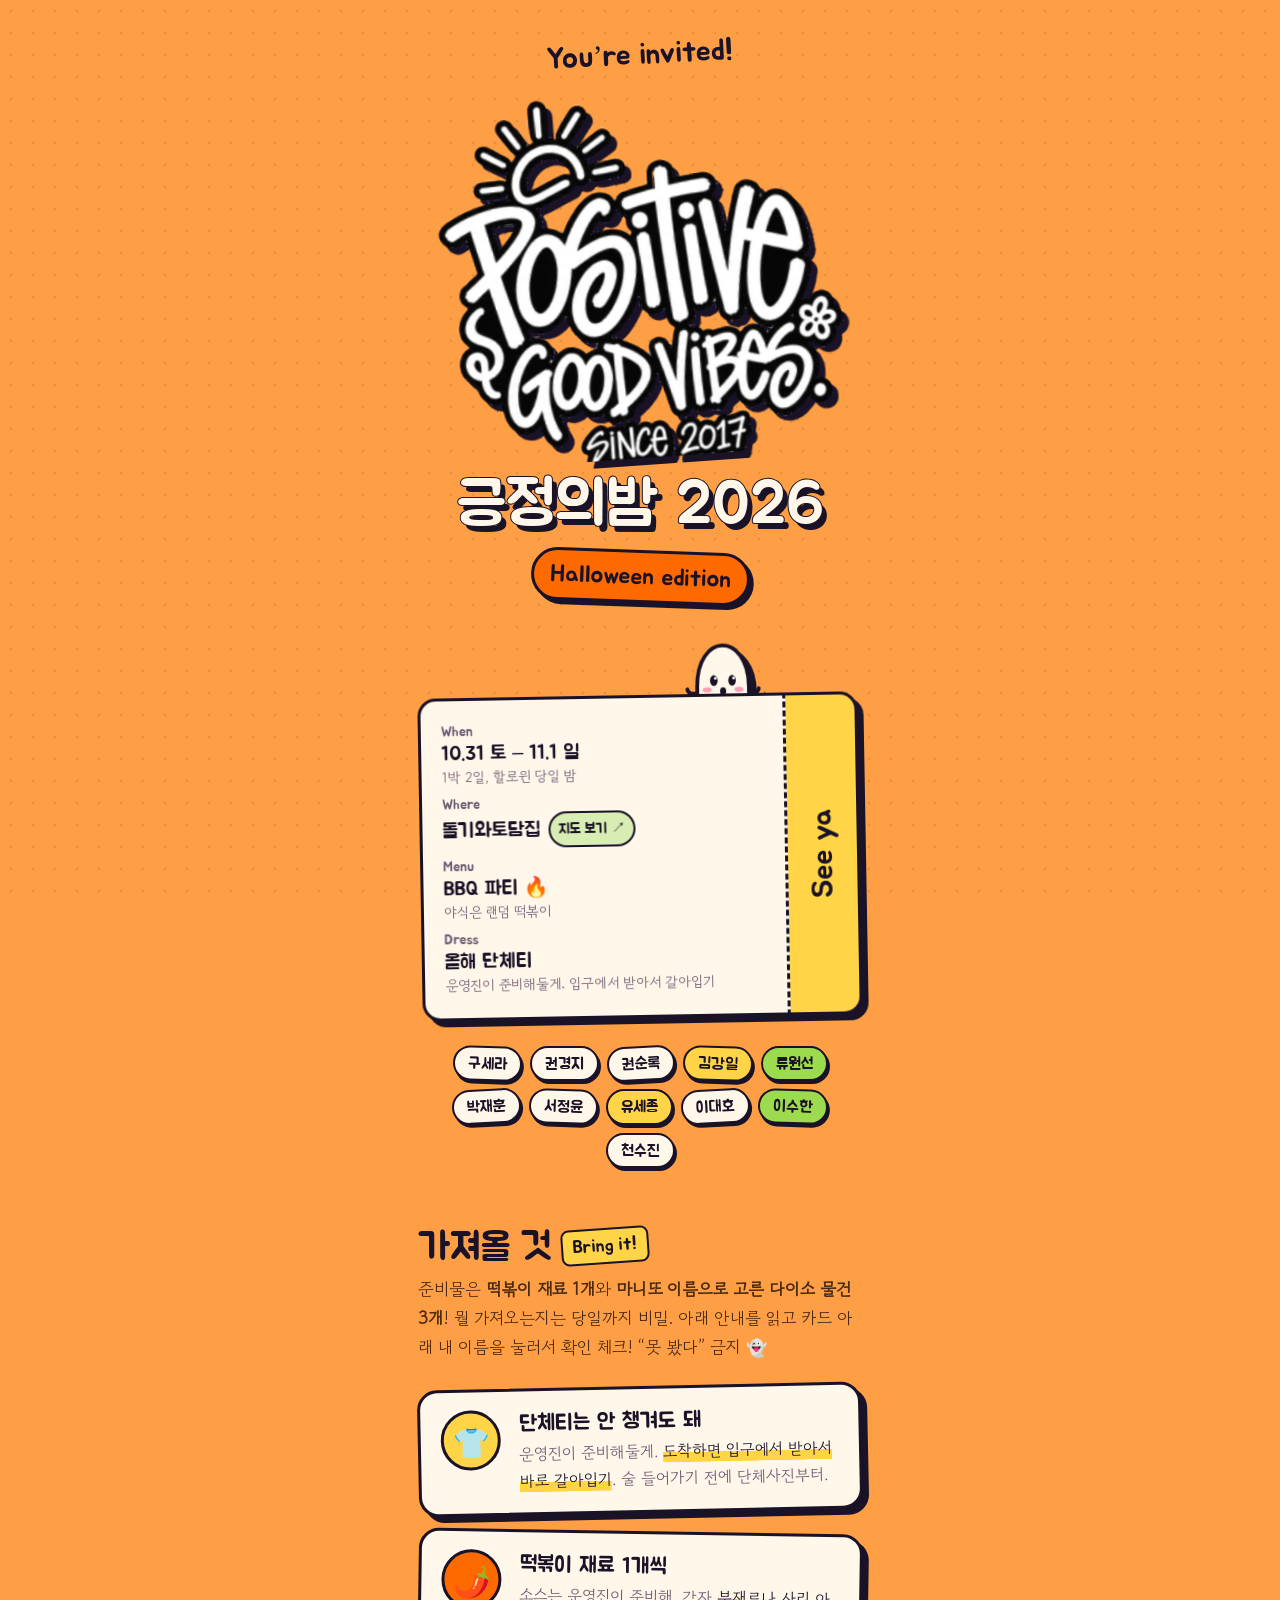
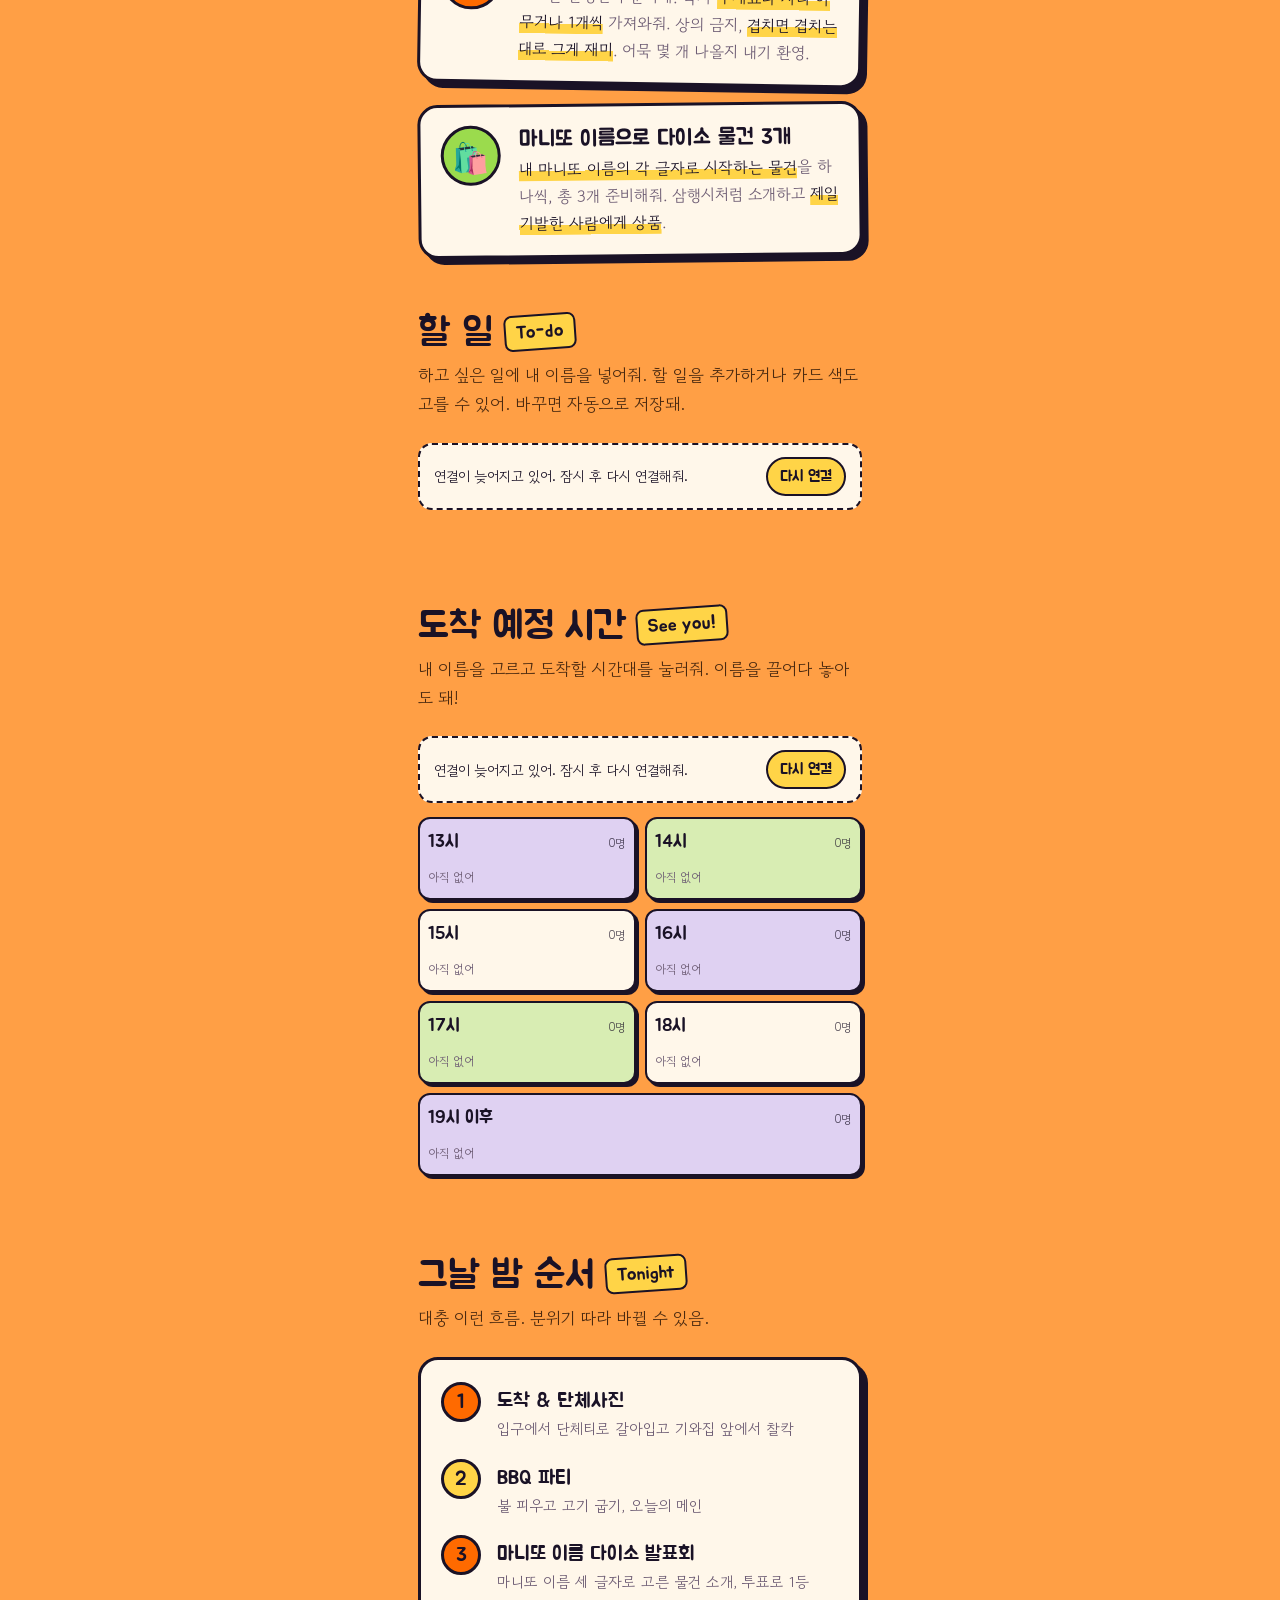
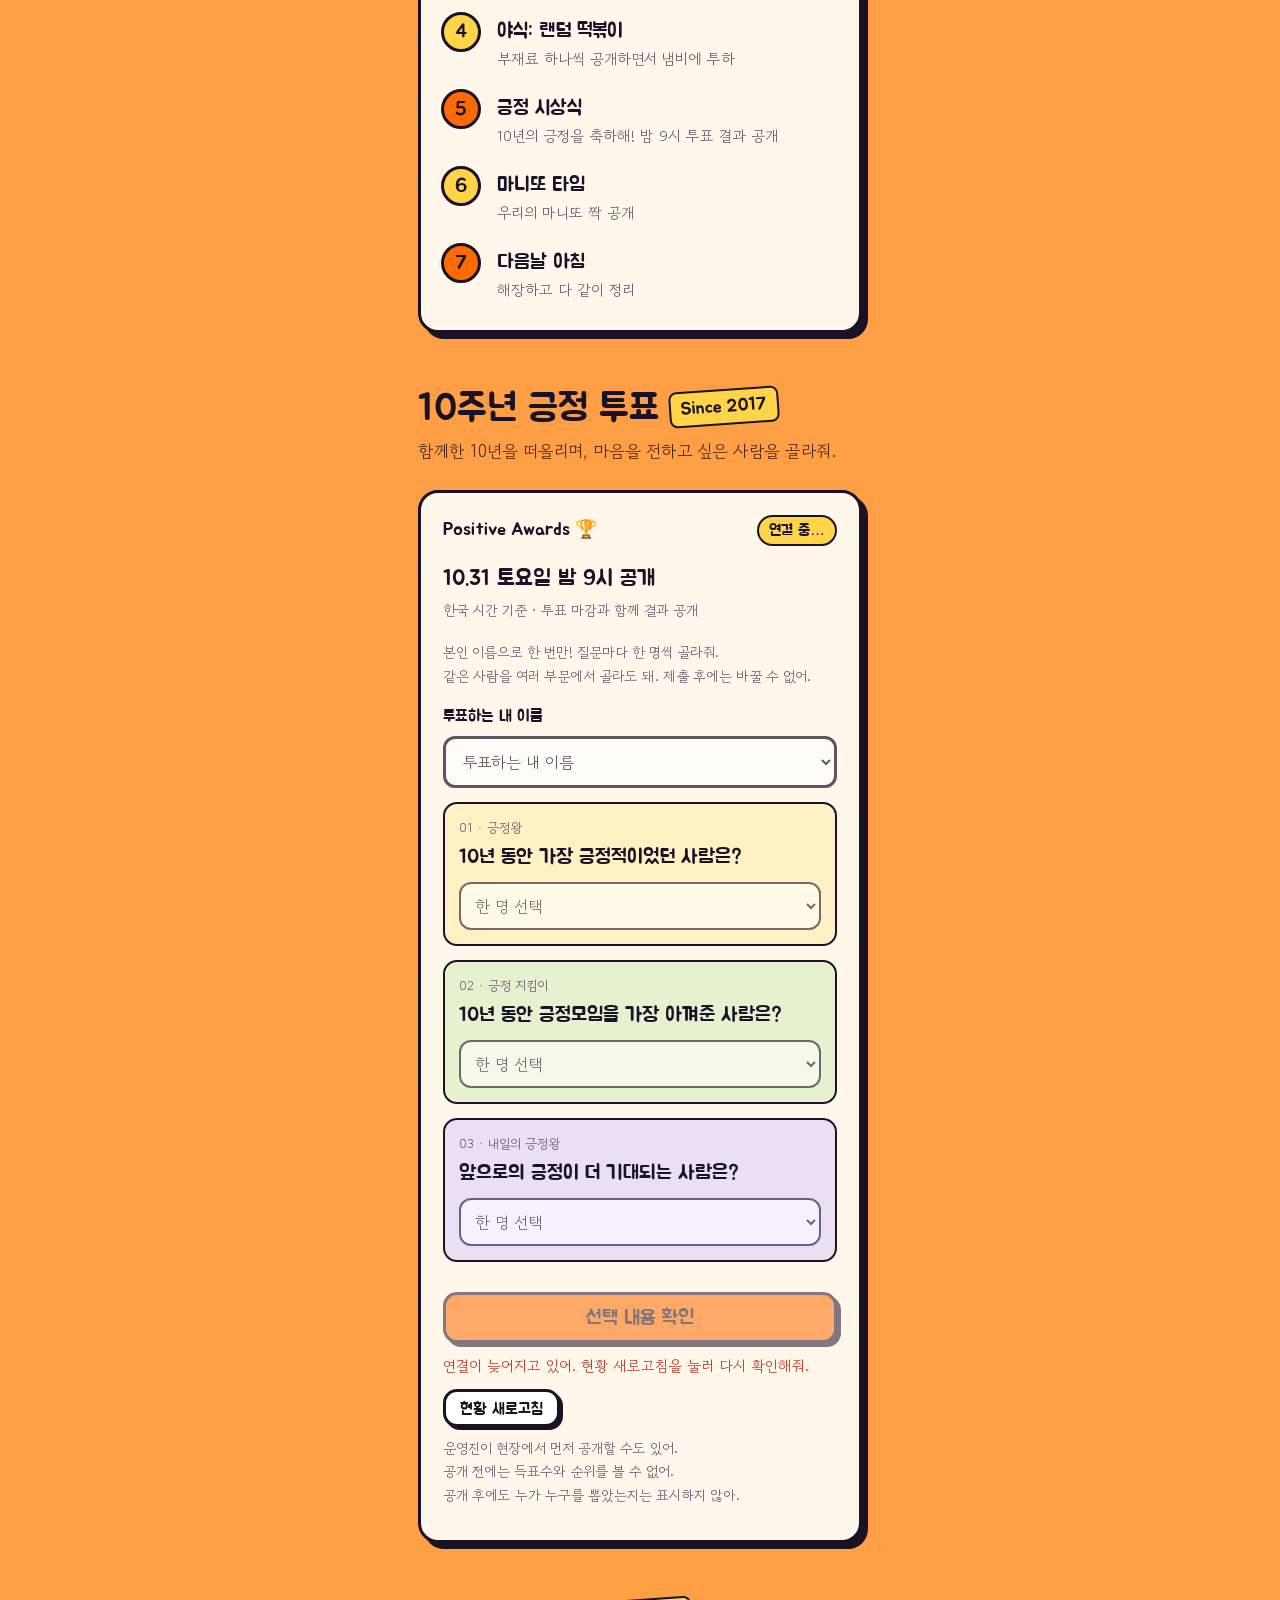
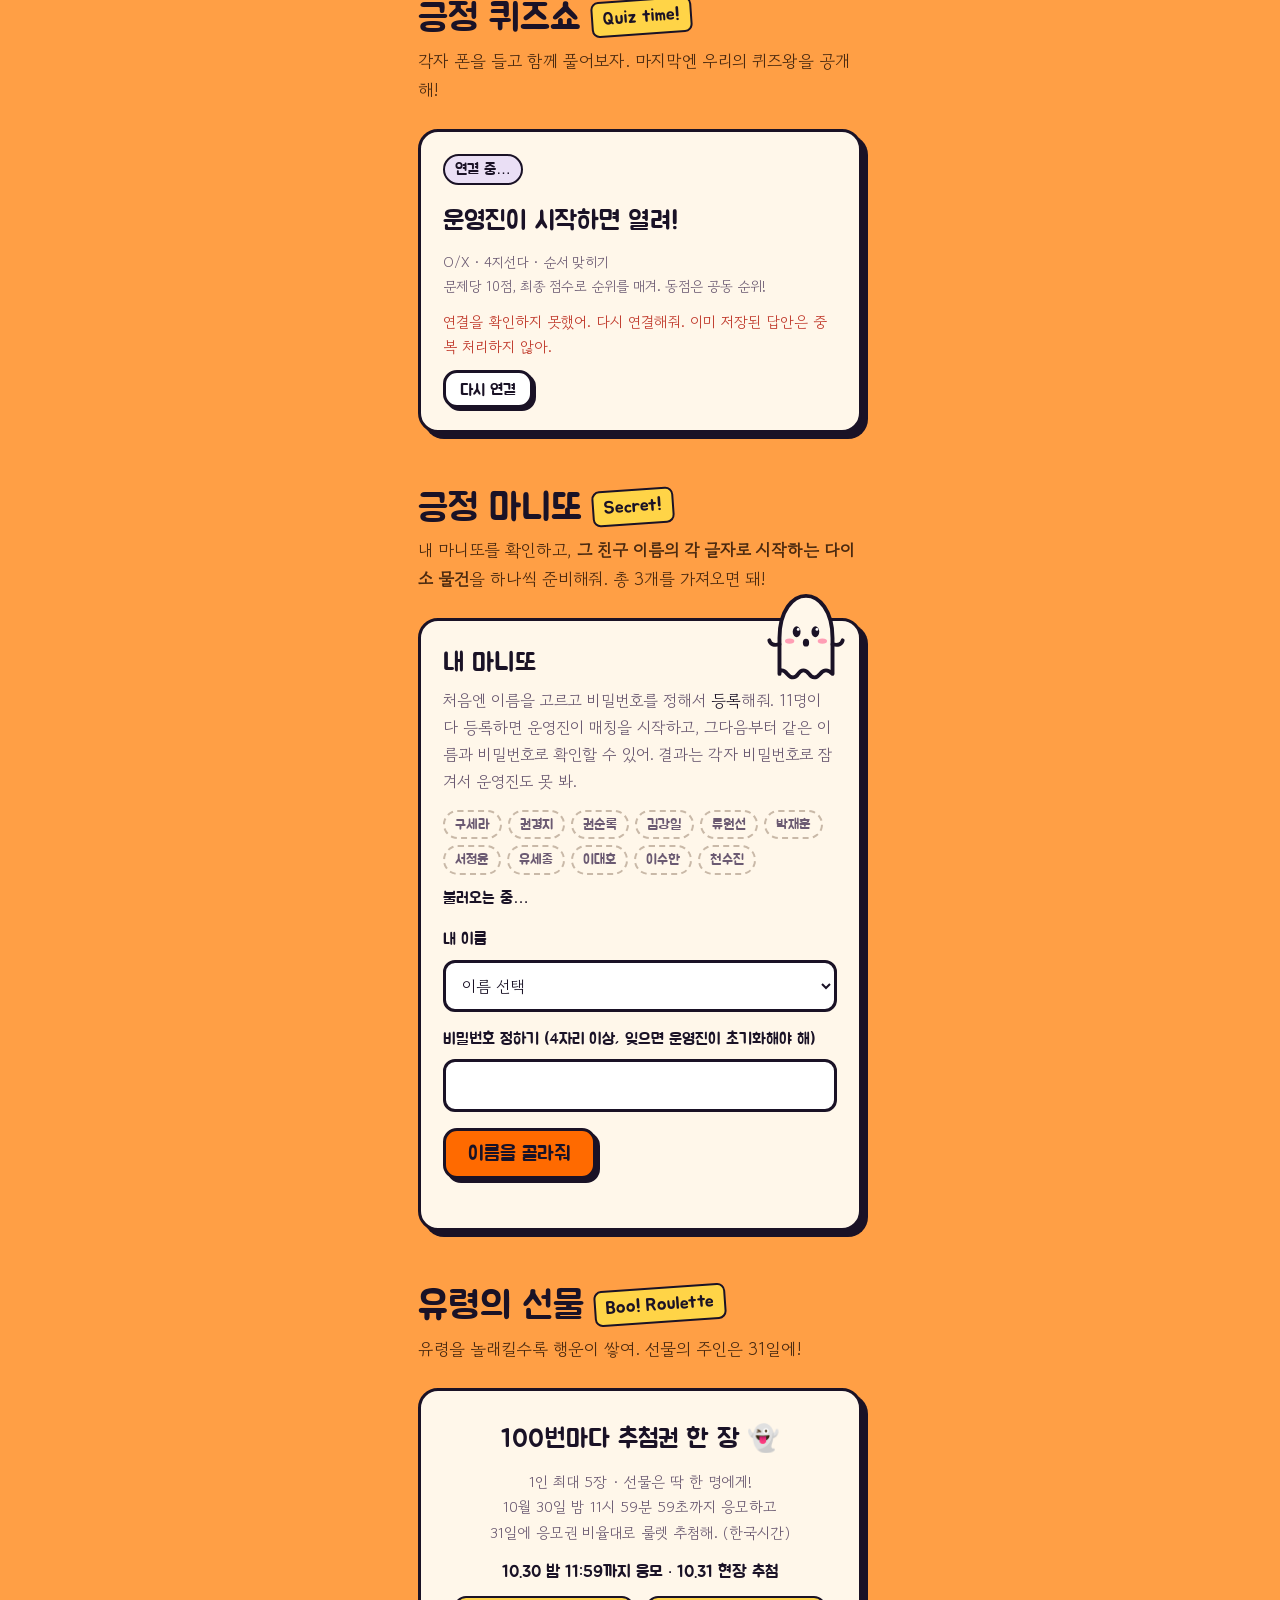
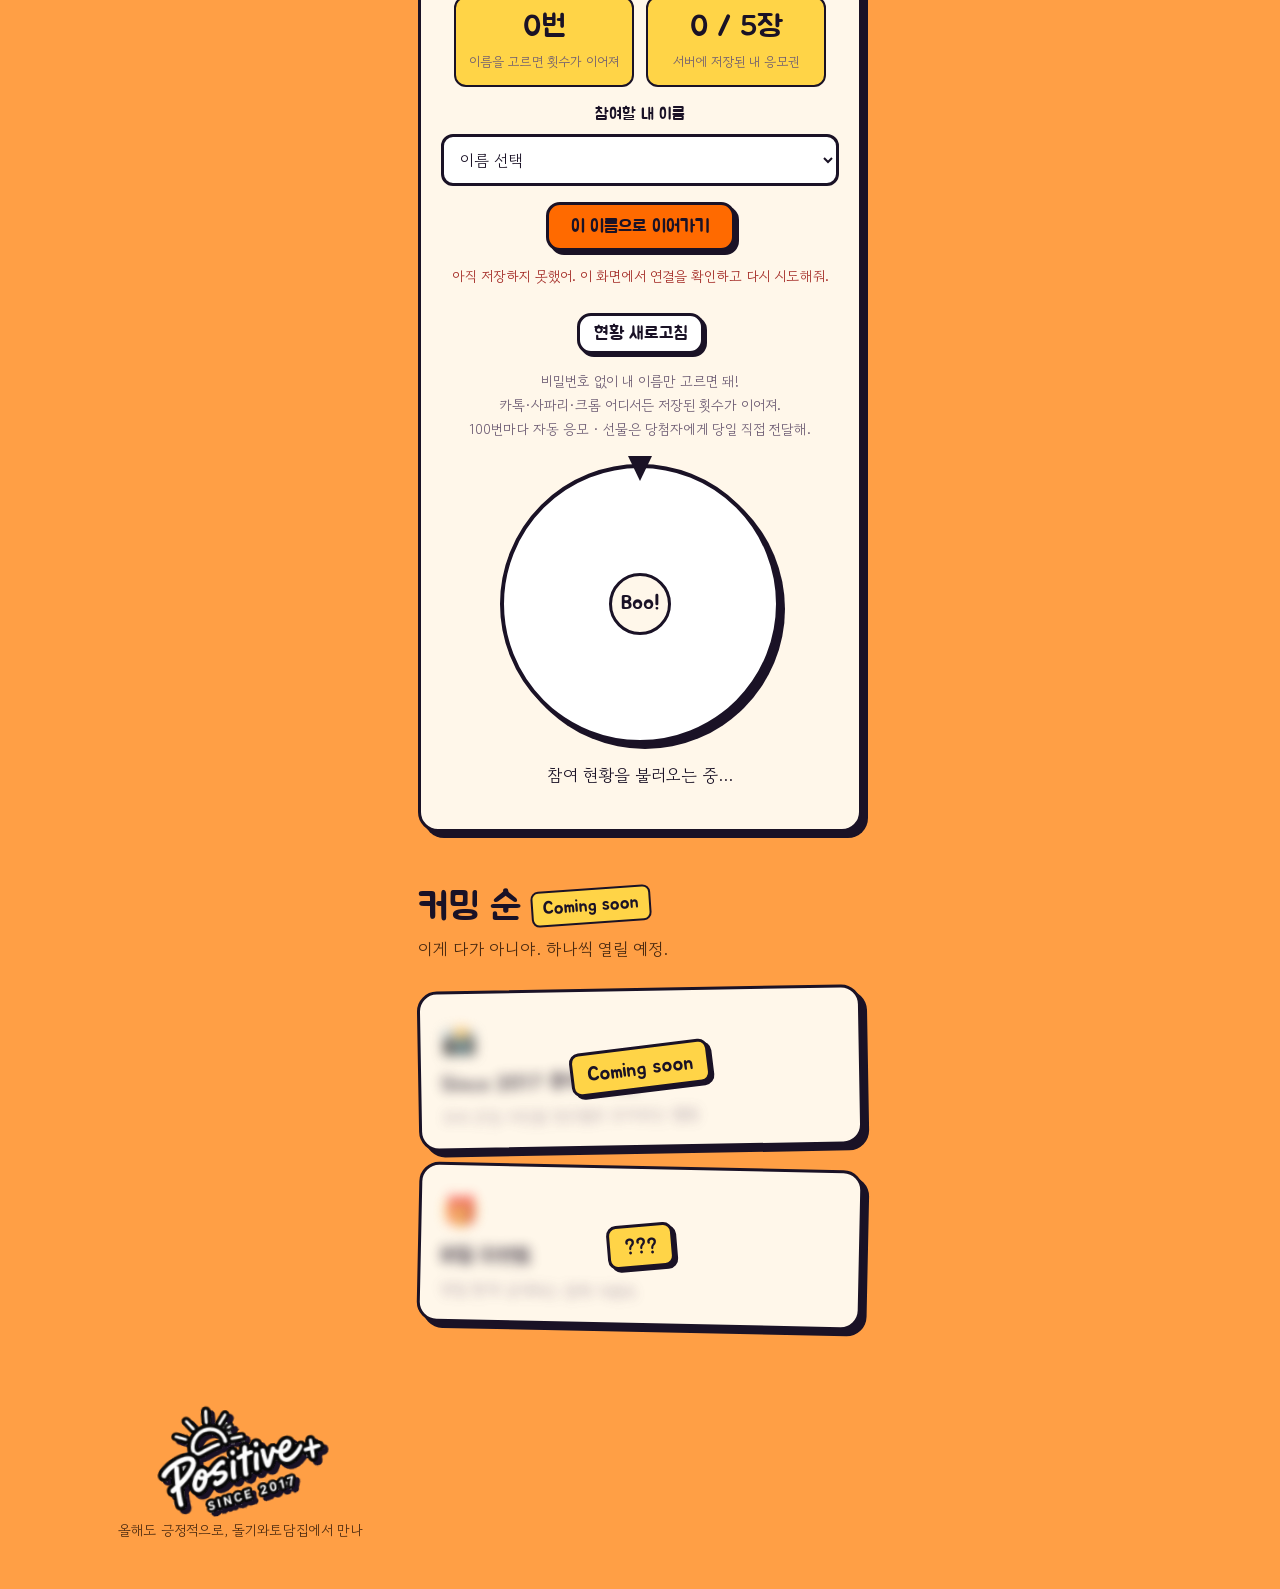
==== index.html @ c1f5f9d8 "다이소 준비물을 마니또 이름 기준으로 안내" ====
<!DOCTYPE html>
<html lang="ko">
<head>
<meta charset="utf-8">
<meta name="viewport" content="width=device-width, initial-scale=1, viewport-fit=cover">
<title>긍정의밤 2026 🎃</title>
<meta name="description" content="10.31(토)–11.1(일) 돌기와토담집. BBQ 파티와 할로윈 밤! 할 일 고르고 마니또 등록하러 와.">
<meta name="theme-color" content="#FF9F45">
<meta property="og:type" content="website">
<meta property="og:site_name" content="긍정의밤 2026">
<meta property="og:title" content="긍정의밤 2026 🎃 할로윈 에디션">
<meta property="og:description" content="10.31(토)–11.1(일) 돌기와토담집. BBQ 파티와 할로윈 밤! 할 일 고르고 마니또 등록하러 와.">
<meta property="og:url" content="https://ohead-yonsei.github.io/positive2026/">
<meta property="og:image" content="https://ohead-yonsei.github.io/positive2026/og.jpg">
<meta property="og:image:alt" content="Positive Good Vibes 로고와 긍정의밤 2026 초대장">
<meta property="og:locale" content="ko_KR">
<meta name="twitter:card" content="summary_large_image">
<link rel="preconnect" href="https://script.google.com">
<link rel="preconnect" href="https://script.googleusercontent.com">
<script src="config.js"></script>
<script>
// Start the board request before fonts and the rest of the page finish loading.
window.GJ_BOARD_REQUEST=function(){
  const api=(window.GJ_API||'').trim();
  if(!/^https:\/\/script\.google\.com\//.test(api))return Promise.resolve({error:new Error('noapi')});
  const controller=new AbortController(),timer=setTimeout(()=>controller.abort(),18000);
  return fetch(api+'?'+new URLSearchParams({a:'state',t:Date.now()}),{cache:'no-store',signal:controller.signal})
    .then(r=>{if(!r.ok)throw Error('network');return r.json()})
    .then(value=>({value}),error=>({error})).finally(()=>clearTimeout(timer));
};
window.GJ_BOARD_INITIAL=window.GJ_BOARD_REQUEST();
</script>
<link rel="icon" href="data:image/svg+xml,%3Csvg xmlns='http://www.w3.org/2000/svg' viewBox='0 0 100 100'%3E%3Ctext y='.9em' font-size='90'%3E%F0%9F%8E%83%3C/text%3E%3C/svg%3E">
<link rel="stylesheet" href="vote.css?v=20261028-2">
<link rel="stylesheet" href="quiz.css?v=20261028-1">
<link rel="preconnect" href="https://fonts.googleapis.com">
<link rel="preconnect" href="https://fonts.gstatic.com" crossorigin>
<link href="https://fonts.googleapis.com/css2?family=Jua&family=Permanent+Marker&family=Gowun+Dodum&display=swap" rel="stylesheet">
<style>
:root{
  color-scheme: light;
  --bg:#FF9F45; --bg2:#FF8A2A; --ink:#1A1226; --soft:#4B2A10;
  --paper:#FFF7EA; --paper-ink:#1A1226; --paper-soft:#6B5A72;
  --line:#1A1226; --pumpkin:#FF6A00; --candy:#FFD447; --slime:#9BDB4D; --grape:#7A4FD0; --blush:#FF9EB5;
  --dots:rgba(26,18,38,.10);
  --kr:"Jua","Apple SD Gothic Neo","Malgun Gothic",sans-serif;
  --marker:"Permanent Marker","Jua","Comic Sans MS",cursive;
  --body:"Gowun Dodum","Apple SD Gothic Neo","Malgun Gothic",sans-serif;
  box-sizing:border-box;
  padding-top:env(safe-area-inset-top,0px);
  padding-bottom:env(safe-area-inset-bottom,0px);
}
@media (prefers-color-scheme: dark){
  :root:not([data-theme="light"]){
    color-scheme: dark;
    --bg:#2A1846; --bg2:#1F1036; --ink:#FFF6E9; --soft:#CDBDE6;
    --paper:#FFF7EA; --paper-ink:#1A1226; --paper-soft:#6B5A72;
    --line:#0E0818; --pumpkin:#FF7B1C; --dots:rgba(255,255,255,.07);
  }
}
:root[data-theme="dark"]{
  color-scheme: dark;
  --bg:#2A1846; --bg2:#1F1036; --ink:#FFF6E9; --soft:#CDBDE6;
  --paper:#FFF7EA; --paper-ink:#1A1226; --paper-soft:#6B5A72;
  --line:#0E0818; --pumpkin:#FF7B1C; --dots:rgba(255,255,255,.07);
}
html{scroll-padding-top:env(safe-area-inset-top,0px)}
*,*::before,*::after{box-sizing:border-box}
body{margin:0;color:var(--ink);font-family:var(--body);font-size:17px;line-height:1.7;-webkit-text-size-adjust:100%;
  background:var(--bg) radial-gradient(var(--dots) 1.5px,transparent 1.6px) 0 0/22px 22px}
img,svg{max-width:100%}
html,body{overflow-x:hidden}
button{-webkit-tap-highlight-color:transparent;touch-action:manipulation}
@media (min-width:520px){body{background-attachment:fixed}main.wrap,header .wrap,footer{max-width:480px}}
:focus-visible{outline:3px solid var(--candy);outline-offset:3px;border-radius:6px}
.wrap{max-width:480px;margin:0 auto;padding:0 18px}

/* ---------- hero ---------- */
.hero{position:relative;text-align:center;padding:30px 0 10px}
.invited{font-family:var(--marker);font-size:clamp(22px,6vw,30px);color:var(--ink);margin:0;transform:rotate(-3deg)}
.logo-wrap{position:relative;width:min(86vw,400px);margin:12px auto 0}
.logo{display:block;width:100%;height:auto;transform:rotate(-4deg);filter:drop-shadow(6px 7px 0 var(--line))}
.title{font-family:var(--kr);font-weight:400;font-size:clamp(42px,13vw,62px);line-height:1;margin:16px 0 0;color:var(--paper);
  -webkit-text-stroke:2px var(--line);paint-order:stroke fill;text-shadow:5px 6px 0 var(--line)}
.edition{display:inline-block;font-family:var(--marker);font-size:clamp(18px,5vw,24px);background:var(--pumpkin);color:#1A1226;
  padding:4px 16px 2px;border:3px solid var(--line);border-radius:999px;margin-top:14px;transform:rotate(2deg);box-shadow:4px 4px 0 var(--line)}

/* ghost */
.ghost{position:absolute;width:96px;cursor:pointer;background:none;border:0;padding:0;-webkit-tap-highlight-color:transparent}
.ghost svg{display:block;width:100%;height:auto;overflow:visible}
.ticket{position:relative}
.ticket .ghost{right:96px;top:-82px;width:76px;z-index:0;animation:bob 3.2s ease-in-out infinite}
.ticket-main,.ticket-stub{position:relative;z-index:1}
@keyframes bob{0%,100%{transform:translateY(0) rotate(6deg)}50%{transform:translateY(-10px) rotate(2deg)}}
.ghost.wiggle,.ticket .ghost.wiggle{animation:wig .5s ease-in-out}
@keyframes wig{0%,100%{transform:rotate(0)}25%{transform:rotate(-14deg) scale(1.08)}75%{transform:rotate(12deg) scale(1.08)}}
.bubble{position:absolute;font-family:var(--marker);font-size:22px;background:var(--paper);color:var(--paper-ink);border:3px solid var(--line);
  border-radius:16px;padding:5px 12px 3px;box-shadow:3px 3px 0 var(--line);white-space:normal;word-break:keep-all;text-align:center;line-height:1.25;pointer-events:none;width:max-content}
.bubble::after{content:"";position:absolute;width:12px;height:12px;background:var(--paper);border:3px solid var(--line);border-top:0;border-left:0;transform:rotate(45deg)}
.ticket .bubble{right:164px;top:auto;bottom:calc(100% + 8px);z-index:2;font-size:19px;max-width:min(200px,calc(100vw - 196px));transform:rotate(-6deg)}
.ticket .bubble::after{right:-9px;bottom:12px;transform:rotate(-45deg)}
.bubble.pop{animation:bpop .35s ease-out}
@keyframes bpop{0%{transform:scale(.4) rotate(-20deg);opacity:0}100%{opacity:1}}
@media (prefers-reduced-motion: reduce){.ticket .ghost,.ghost.wiggle,.bubble.pop,.reveal.pop{animation:none!important}}

/* ticket */
.ticket{display:grid;grid-template-columns:1fr 72px;margin:92px auto 0;max-width:440px;text-align:left;color:var(--paper-ink);
  filter:drop-shadow(6px 6px 0 var(--line));transform:rotate(-1deg)}
.ticket-main,.ticket-stub{background:var(--paper);border:3px solid var(--line)}
.ticket-main{border-right:3px dashed var(--line);border-radius:18px 0 0 18px;padding:18px 20px}
.ticket-stub{border-left:0;border-radius:0 18px 18px 0;display:grid;place-items:center;background:var(--candy)}
.ticket-stub span{font-family:var(--marker);font-size:30px;writing-mode:vertical-rl;transform:rotate(180deg);line-height:1}
.trow{padding:5px 0}
.trow dt{font-family:var(--marker);font-size:14px;color:var(--paper-soft);line-height:1.2}
.trow dd{margin:0;font-family:var(--kr);font-size:20px;line-height:1.35}
.trow dd small{display:block;font-family:var(--body);font-size:14px;color:var(--paper-soft)}
.trow .venue-line{display:flex;flex-wrap:wrap;align-items:center;gap:5px 8px}
.venue-link{display:inline-flex;align-items:center;min-height:36px;padding:4px 8px;border:2px solid var(--line);border-radius:999px;background:#D8EDB3;color:var(--paper-ink);font:14px var(--kr);text-decoration:none;white-space:nowrap}
.venue-link:focus-visible{outline:3px solid var(--pumpkin);outline-offset:3px}

.guests{display:flex;flex-wrap:wrap;justify-content:center;gap:8px;margin:28px auto 0;padding:0;list-style:none;max-width:440px}
.guests li{font-family:var(--kr);font-size:16px;background:var(--paper);color:var(--paper-ink);border:2.5px solid var(--line);border-radius:999px;padding:3px 13px 1px;box-shadow:2px 3px 0 var(--line)}
.guests li:nth-child(3n){transform:rotate(-3deg)}.guests li:nth-child(3n+1){transform:rotate(2deg)}
.guests li:nth-child(4n){background:var(--candy)}.guests li:nth-child(5n){background:var(--slime)}

/* ---------- sections ---------- */
section{padding:50px 0 6px}
.sh{display:flex;align-items:flex-end;gap:10px;flex-wrap:wrap;margin:0 0 6px}
.sh h2{font-family:var(--kr);font-weight:400;font-size:clamp(30px,8.5vw,38px);line-height:1.1;margin:0}
.tag{font-family:var(--marker);font-size:18px;color:#1A1226;background:var(--candy);border:2.5px solid var(--line);border-radius:8px;padding:1px 10px 0;transform:rotate(-4deg);margin-bottom:6px}
.lede{color:var(--soft);margin:4px 0 24px}

.sticker{background:var(--paper);color:var(--paper-ink);border:3px solid var(--line);border-radius:20px;box-shadow:6px 6px 0 var(--line)}
.bring{display:grid;gap:18px}
.bring .sticker{display:grid;grid-template-columns:64px 1fr;gap:14px;padding:18px 20px}
.bring .sticker:nth-child(1){transform:rotate(-1.2deg)}
.bring .sticker:nth-child(2){transform:rotate(.9deg)}
.bring .sticker:nth-child(3){transform:rotate(-.6deg)}
.bring .ico{width:60px;height:60px;border-radius:50%;border:3px solid var(--line);display:grid;place-items:center;font-size:30px;background:var(--candy)}
.bring .sticker:nth-child(2) .ico{background:var(--pumpkin)}
.bring .sticker:nth-child(3) .ico{background:var(--slime)}
.bring h3{font-family:var(--kr);font-weight:400;font-size:22px;margin:0 0 2px;line-height:1.3}
.bring p{margin:0;color:var(--paper-soft);font-size:16px}
.bring p b{font-weight:400;color:var(--paper-ink);background:linear-gradient(transparent 58%,var(--candy) 58%)}

.pool-wrap{position:sticky;top:env(safe-area-inset-top,0px);z-index:5;background:var(--bg);padding:10px 0 12px;margin:0 -4px 14px;border-bottom:3px dashed var(--soft)}
.pool-help{margin:0 4px 8px;font-size:14px;color:var(--soft);line-height:1.5}
.pool{display:flex;flex-wrap:wrap;gap:7px;padding:0 4px}
.pchip{font-family:var(--kr);font-size:16px;background:var(--paper);color:var(--paper-ink);border:2.5px solid var(--line);border-radius:999px;
  padding:4px 12px 2px;box-shadow:2px 3px 0 var(--line);cursor:grab;touch-action:none;user-select:none;-webkit-user-select:none}
.pchip.sel{background:var(--candy);transform:translateY(-2px) rotate(-3deg)}
.floater{position:fixed;z-index:50;pointer-events:none;font-family:var(--kr);font-size:17px;background:var(--candy);color:var(--paper-ink);
  border:2.5px solid var(--line);border-radius:999px;padding:4px 13px 2px;box-shadow:4px 5px 0 var(--line);transform:translate(-50%,-60%) rotate(-6deg)}
.board{display:grid;gap:16px}
.task{position:relative;padding:14px 16px 16px;transition:transform .12s;background:var(--task-color,var(--paper))}
.task[data-color="cream"],.task-color[data-task-color="cream"]{--task-color:#FFF7EA}
.task[data-color="yellow"],.task-color[data-task-color="yellow"]{--task-color:#FFD447}
.task[data-color="mint"],.task-color[data-task-color="mint"]{--task-color:#D8EDB3}
.task[data-color="lavender"],.task-color[data-task-color="lavender"]{--task-color:#DFD1F2}
.task-color-toggle{display:inline-flex;align-items:center;gap:4px;flex:none;min-height:28px;padding:2px 6px;border:1.5px solid var(--line);border-radius:8px;background:#ffffff80;color:var(--paper-ink);font:12px var(--body);cursor:pointer;touch-action:manipulation}
.task-color-toggle::before{content:'';width:9px;height:9px;border:1px solid var(--line);border-radius:50%;background:var(--task-color)}
.task-color-toggle[aria-expanded="true"]{background:#fff}
.task-colors{position:absolute;right:12px;top:47px;z-index:6;display:flex;align-items:center;gap:7px;padding:8px;background:var(--paper);border:2px solid var(--line);border-radius:12px;box-shadow:3px 3px 0 var(--line)}
.task-colors[hidden]{display:none}
.task-color{flex:0 0 32px;width:32px;height:32px;border:2px solid var(--line);border-radius:50%;background:var(--task-color);color:var(--paper-ink);font:18px var(--kr);cursor:pointer;padding:0;touch-action:manipulation}
.task-color[aria-pressed="true"]{box-shadow:inset 0 0 0 3px #fff}
.task-color:focus-visible{outline-color:var(--line);border-radius:50%}
.task.over,.task.target{transform:scale(1.02) rotate(-.6deg);outline:3px dashed var(--pumpkin);outline-offset:4px}
.task-head{display:flex;align-items:center;gap:10px}
.task-head h3{font-family:var(--kr);font-weight:400;font-size:22px;margin:0;flex:1;line-height:1.3}
.cnt{font-family:var(--kr);font-size:14px;color:var(--paper-soft)}
.tdel{font:inherit;font-size:13px;background:none;border:2px solid var(--line);border-radius:8px;padding:2px 8px;cursor:pointer;color:var(--paper-ink)}
.tdel.arm{background:#C0392B;color:#fff;border-color:#C0392B}
.people{list-style:none;margin:10px 0 0;padding:0;display:flex;flex-wrap:wrap;gap:6px;min-height:34px}
.people li{display:inline-flex;align-items:center;gap:4px;font-family:var(--kr);font-size:16px;background:#fff;border:2px solid var(--line);border-radius:999px;padding:2px 6px 0 11px}
.people li.only{padding-right:11px}
.people li button{font:inherit;font-size:14px;line-height:1;width:22px;height:22px;border-radius:50%;border:0;background:transparent;color:var(--paper-soft);cursor:pointer;margin-bottom:2px}
.people .empty{background:none;border:2px dashed #C9B9A8;color:var(--paper-soft);font-family:var(--body);font-size:14px;padding:3px 12px}
.addtask{margin-top:20px;padding:14px 16px 16px}
.addtask label{margin-top:0}
.addrow{display:flex;gap:10px;align-items:stretch}
.addrow input{flex:1;min-width:0}
.addrow .btn{margin:0;white-space:nowrap}
.arrival-pool{display:flex;flex-wrap:wrap;gap:6px;margin:12px 0}
.arrival-pool[hidden]{display:none}
.arrival-pool .pchip{font-size:14px;padding:4px 9px 3px}
.arrival-grid{display:grid;grid-template-columns:repeat(2,minmax(0,1fr));gap:9px}
.arrival-slot{min-width:0;padding:7px 8px 8px;background:var(--paper);color:var(--paper-ink);border:2px solid var(--line);border-radius:12px;box-shadow:3px 3px 0 var(--line)}
.arrival-slot:nth-child(3n+1){background:#DFD1F2}
.arrival-slot:nth-child(3n+2){background:#D8EDB3}
.arrival-slot:last-child{grid-column:1/-1}
.arrival-slot.over,.arrival-slot.target{outline:2px dashed var(--pumpkin);outline-offset:2px}
.arrival-slot-button{display:flex;align-items:center;justify-content:space-between;gap:4px;width:100%;min-height:32px;padding:0;border:0;background:none;color:inherit;font:18px var(--kr);text-align:left;cursor:pointer}
.arrival-slot-button:disabled{cursor:default}
.arrival-slot-button small{font:12px var(--body);opacity:.75}
.arrival-names{display:flex;flex-wrap:wrap;gap:4px;list-style:none;margin:4px 0 0;padding:0;min-height:28px}
.arrival-names li{display:inline-flex;align-items:center;gap:1px;padding:0 1px 0 7px;background:#fff;border:1.5px solid var(--line);border-radius:999px;font:13px var(--kr)}
.arrival-names .empty{padding:2px 0;border:0;background:none;color:var(--paper-soft);font:12px var(--body)}
.arrival-names button{width:28px;height:28px;padding:0;border:0;border-radius:50%;background:none;color:var(--paper-soft);font:17px var(--body);cursor:pointer}
.arrival-names li.only{padding-right:7px}
#arrival-help{font-size:13px;line-height:1.5;color:var(--soft);margin:8px 0}
#arrival-sync{margin:8px 0 0;font-size:13px}
.savebar{position:fixed;left:50%;bottom:0;transform:translateX(-50%);z-index:40;width:min(460px,calc(100% - 24px));display:flex;align-items:center;justify-content:space-between;gap:12px;
  background:var(--paper);color:var(--paper-ink);border:3px solid var(--line);border-bottom:0;border-radius:18px 18px 0 0;padding:10px 14px calc(10px + env(safe-area-inset-bottom,0px));box-shadow:0 -4px 0 var(--line);font-family:var(--kr);font-size:16px}
.savebar[hidden]{display:none}
.savebar .btn{margin:0;font-size:16px;padding:8px 12px 6px}
.sb-btns{display:flex;gap:8px;flex-shrink:0}


.night{list-style:none;margin:0;padding:22px 20px 10px;counter-reset:t}
.night li{display:grid;grid-template-columns:44px 1fr;gap:12px;padding:0 0 16px;counter-increment:t}
.night li::before{content:counter(t);width:40px;height:40px;border-radius:50%;border:3px solid var(--line);background:var(--pumpkin);
  font-family:var(--marker);font-size:20px;display:grid;place-items:center;line-height:1;color:#1A1226}
.night li:nth-child(even)::before{background:var(--candy)}
.night b{display:block;font-family:var(--kr);font-weight:400;font-size:20px;line-height:1.3;padding-top:6px}
.night span{color:var(--paper-soft);font-size:15px}

/* manito */
.mcard{position:relative;padding:26px 22px 24px;margin-top:6px}
.mcard .ghost{position:absolute;top:-58px;right:14px;width:78px}
.mcard .bubble{right:92px;top:auto;bottom:calc(100% - 20px);font-size:17px;max-width:min(210px,calc(100vw - 160px));transform:rotate(4deg)}
.mcard .bubble::after{right:-9px;bottom:10px;transform:rotate(-45deg)}
.mh{font-family:var(--kr);font-weight:400;font-size:26px;margin:0 0 6px;line-height:1.3}
.how{color:var(--paper-soft);font-size:16px;margin:0 0 6px}
.how b{font-weight:400;color:var(--paper-ink)}
label{display:block;font-family:var(--kr);font-size:16px;margin:14px 0 6px}
input{width:100%;font:inherit;font-size:16px;color:var(--paper-ink);background:#fff;border:3px solid var(--line);border-radius:12px;padding:10px 12px}
.btn{display:inline-block;font-family:var(--kr);font-size:20px;padding:11px 22px 9px;border-radius:14px;border:3px solid var(--line);
  background:var(--pumpkin);color:#1A1226;cursor:pointer;margin-top:16px;box-shadow:4px 4px 0 var(--line);transition:transform .08s,box-shadow .08s}
.btn:active{transform:translate(3px,3px);box-shadow:1px 1px 0 var(--line)}
.btn.ghosty{background:#fff;font-size:16px;padding:7px 14px 5px;box-shadow:3px 3px 0 var(--line);margin-top:10px}
.msg{font-size:15px;margin:10px 0 0;min-height:1em}
.msg.ok{color:#2F7A3B}.msg.bad{color:#C0392B}
.reveal{text-align:center;padding:10px 0 4px}
.reveal p{margin:0;color:var(--paper-soft)}
.reveal strong{display:inline-block;font-family:var(--kr);font-weight:400;font-size:clamp(46px,14vw,70px);line-height:1.1;margin:10px 0;
  color:var(--pumpkin);-webkit-text-stroke:2px var(--line);paint-order:stroke fill;text-shadow:4px 4px 0 var(--line)}
.reveal.pop{animation:rpop .55s cubic-bezier(.3,1.6,.5,1)}
@keyframes rpop{0%{transform:scale(.6);opacity:0}100%{transform:none;opacity:1}}
.admin{margin-top:30px;padding:22px}
.admin h3{font-family:var(--kr);font-weight:400;font-size:24px;margin:0 0 4px}
.admin > p{margin:0;color:var(--paper-soft);font-size:15px}
.sendlist{list-style:none;margin:16px 0 0;padding:0}
.sendlist li{display:flex;align-items:center;justify-content:space-between;gap:10px;padding:8px 0;border-top:2px dashed #D9CDBF;font-family:var(--kr);font-size:18px}
.sendlist li:first-child{border-top:0}
.sendlist .btn{margin:0}
.sendlist .done{color:#2F7A3B}
select{width:100%;font:inherit;font-size:16px;color:var(--paper-ink);background:#fff;border:3px solid var(--line);border-radius:12px;padding:10px 12px}
.regchips{display:flex;flex-wrap:wrap;gap:6px;margin:14px 0 0;padding:0;list-style:none}
.regchips li{font-family:var(--kr);font-size:14px;padding:2px 10px 0;border-radius:999px;border:2px dashed #C9B9A8;color:var(--paper-soft)}
.regchips li.got{border-style:solid;border-color:var(--line);background:var(--slime);color:var(--paper-ink)}
.progress{font-family:var(--kr);font-size:16px;margin:10px 0 0}
.sync{font-size:14px;color:var(--soft);margin:0 0 10px;min-height:1.2em}
.sync.ok{color:var(--ink)}.sync.bad{color:var(--ink);font-weight:700}
.load-status{display:flex;align-items:center;flex-wrap:wrap;gap:10px;padding:12px 14px;margin:14px 0;background:var(--paper);color:var(--paper-ink);border:2px dashed var(--line);border-radius:14px;font-size:14px;line-height:1.6}
.load-status[hidden],.load-spinner[hidden],.load-retry[hidden]{display:none}
.load-note{flex:1;min-width:180px}
.load-spinner{width:18px;height:18px;flex:none;border:3px solid #DFD1F2;border-top-color:#7A4FD0;border-radius:50%;animation:load-spin .9s linear infinite}
.load-retry{border:2px solid var(--line);border-radius:999px;background:var(--candy);color:var(--paper-ink);padding:8px 12px;font:15px var(--kr);cursor:pointer}
@keyframes load-spin{to{transform:rotate(360deg)}}
@media(prefers-reduced-motion:reduce){.load-spinner{animation:none}}
.nosrv{background:var(--paper);color:var(--paper-ink);border:3px dashed var(--line);border-radius:14px;padding:10px 14px;font-size:15px}
.addrow select{flex:1;min-width:0}
.note{font-size:14px;color:var(--paper-soft);margin:16px 0 0}
.ack{margin-top:12px;padding-top:10px;border-top:2px dashed #D9CDBF}
.ack[hidden]{display:none}
.ack-head{display:flex;justify-content:space-between;gap:8px;font-family:var(--kr);font-size:14px;color:var(--paper-soft)}
.ack-cnt{color:var(--paper-ink)}
.ack-cnt.done{color:#2F7A3B}
.ackchips{display:flex;flex-wrap:wrap;gap:5px;list-style:none;margin:6px 0 0;padding:0}
.ackchip{font-family:var(--kr);font-size:14px;line-height:1.4;min-height:32px;padding:4px 10px 2px;border-radius:999px;border:2px dashed #C9B9A8;background:transparent;color:var(--paper-soft);cursor:pointer}
.ackchip.on{border:2px solid var(--line);background:var(--slime);color:var(--paper-ink)}
.soon-grid{display:grid;grid-template-columns:1fr;gap:18px}
.soon{position:relative;overflow:hidden;padding:18px 20px;min-height:130px}
.soon:nth-child(1){transform:rotate(-1deg)}.soon:nth-child(2){transform:rotate(1.2deg)}.soon:nth-child(3){transform:rotate(-.5deg)}
.soon .blur{filter:blur(6px);opacity:.7;user-select:none;-webkit-user-select:none;pointer-events:none}
.soon-ico{font-size:30px}
.soon h3{font-family:var(--kr);font-weight:400;font-size:21px;margin:4px 0 2px}
.soon p{margin:0;font-size:15px;color:var(--paper-soft)}
.stamp{position:absolute;inset:0;display:grid;place-items:center}
.stamp span{font-family:var(--marker);font-size:20px;background:var(--candy);color:#1A1226;border:3px solid var(--line);border-radius:10px;padding:3px 14px 1px;transform:rotate(-6deg);box-shadow:3px 3px 0 var(--line)}


footer{text-align:center;padding:70px 20px 40px;color:var(--soft);font-size:14px}
footer img{width:170px;height:auto;display:block;margin:0 auto 10px;transform:rotate(-5deg);filter:drop-shadow(4px 4px 0 var(--line))}
.boocount{font-family:var(--kr);font-size:15px;margin-top:6px}
.bootoast{position:fixed;left:50%;bottom:calc(16px + env(safe-area-inset-bottom,0px));transform:translateX(-50%);z-index:60;width:max-content;max-width:calc(100% - 32px);
  background:var(--paper);color:var(--paper-ink);border:3px solid var(--line);border-radius:14px;box-shadow:4px 4px 0 var(--line);padding:8px 14px 6px;font-family:var(--kr);font-size:15px;text-align:center;line-height:1.35}
.bootoast[hidden]{display:none}
.bootoast small{display:block;font-size:13px;color:var(--paper-soft)}
.gmodal{position:fixed;inset:0;z-index:80;background:rgba(14,8,24,.62);display:grid;place-items:center;padding:20px}
.gmodal[hidden]{display:none}
.gbox{position:relative;width:min(400px,100%);max-height:calc(100% - 20px);overflow:auto;padding:22px 20px 20px;text-align:center}
.gbox h3{font-family:var(--kr);font-weight:400;font-size:26px;margin:4px 0 6px}
.gbox p{margin:0;color:var(--paper-soft);font-size:15px}
.gbox p b{font-weight:400;color:var(--paper-ink)}
.gbox label{text-align:left}
.gbox img{display:block;width:100%;height:auto;border:3px solid var(--line);border-radius:12px;margin:10px 0 0;background:#fff}
.gghost svg{width:72px;height:auto;display:block;margin:0 auto}
.gclose{position:absolute;top:8px;right:10px;width:36px;height:36px;border:0;background:none;font-size:26px;line-height:1;color:var(--paper-ink);cursor:pointer}

</style>
<link rel="stylesheet" href="raffle.css?v=20261023-2">
</head>
<body>

<svg width="0" height="0" style="position:absolute" aria-hidden="true">
  <symbol id="ghost" viewBox="0 0 100 124">
    <path d="M16 62C16 27 33 8 50 8s34 19 34 54v46c-6-6-11-6-16 0-5 6-10 6-14 0-5-6-10-6-14 0-4 6-9 6-14 0-5-6-10-6-10 0Z" fill="#FFF7EA" stroke="#1A1226" stroke-width="5" stroke-linejoin="round"/>
    <path d="M16 70c-7 2-12 0-13-5M84 70c7 2 12 0 13-5" fill="none" stroke="#1A1226" stroke-width="5" stroke-linecap="round"/>
    <ellipse cx="38" cy="54" rx="5" ry="7" fill="#1A1226"/><ellipse cx="62" cy="54" rx="5" ry="7" fill="#1A1226"/>
    <circle cx="40" cy="51" r="1.8" fill="#fff"/><circle cx="64" cy="51" r="1.8" fill="#fff"/>
    <ellipse cx="29" cy="66" rx="6" ry="3.5" fill="#FF9EB5"/><ellipse cx="71" cy="66" rx="6" ry="3.5" fill="#FF9EB5"/>
    <ellipse cx="50" cy="68" rx="4" ry="5" fill="#1A1226"/>
  </symbol>
</svg>

<header class="hero">
  <div class="wrap">
    <p class="invited">You’re invited!</p>
    <div class="logo-wrap">
      <img class="logo" src="[data-uri]" alt="Positive Good Vibes since 2017 로고">
    </div>
    <h1 class="title">긍정의밤 2026</h1>
    <span class="edition">Halloween edition</span>

    <div class="ticket">
      <span class="bubble" id="b1" hidden>Boo!</span>
      <button class="ghost" data-bubble="b1" aria-label="유령 누르기"><svg><use href="#ghost"/></svg></button>
      <div class="ticket-main">
        <dl style="margin:0">
          <div class="trow"><dt>When</dt><dd>10.31 토 – 11.1 일<small>1박 2일, 할로윈 당일 밤</small></dd></div>
          <div class="trow"><dt>Where</dt><dd class="venue-line"><span>돌기와토담집</span><a class="venue-link" href="https://naver.me/xgNSc8Xl" target="_blank" rel="noopener noreferrer" aria-label="돌기와토담집 지도 보기 (새 창)">지도 보기 ↗</a></dd></div>
          <div class="trow"><dt>Menu</dt><dd>BBQ 파티 🔥<small>야식은 랜덤 떡볶이</small></dd></div>
          <div class="trow"><dt>Dress</dt><dd>올해 단체티<small>운영진이 준비해둘게. 입구에서 받아서 갈아입기</small></dd></div>
        </dl>
      </div>
      <div class="ticket-stub"><span id="dday">D-?</span></div>
    </div>

    <ul class="guests" aria-label="초대된 사람">
      <li>구세라</li><li>권경지</li><li>권순록</li><li>김강일</li><li>류원선</li><li>박재훈</li><li>서정윤</li><li>유세종</li><li>이대호</li><li>이수한</li><li>천수진</li>
    </ul>
  </div>
</header>

<main class="wrap">
  <section id="bring">
    <div class="sh"><h2>가져올 것</h2><span class="tag">Bring it!</span></div>
    <p class="lede">준비물은 <b>떡볶이 재료 1개</b>와 <b>마니또 이름으로 고른 다이소 물건 3개</b>! 뭘 가져오는지는 당일까지 비밀. 아래 안내를 읽고 카드 아래 내 이름을 눌러서 확인 체크! “못 봤다” 금지 👻</p>
    <div class="bring">
      <div class="sticker"><div class="ico" aria-hidden="true">👕</div><div><h3>단체티는 안 챙겨도 돼</h3><p>운영진이 준비해둘게. <b>도착하면 입구에서 받아서 바로 갈아입기</b>. 술 들어가기 전에 단체사진부터.</p></div></div>
      <div class="sticker"><div class="ico" aria-hidden="true">🌶️</div><div><h3>떡볶이 재료 1개씩</h3><p>소스는 운영진이 준비해. 각자 <b>부재료나 사리 아무거나 1개씩</b> 가져와줘. 상의 금지, <b>겹치면 겹치는 대로 그게 재미</b>. 어묵 몇 개 나올지 내기 환영.</p><div class="ack" data-ack="ack-ttk"><div class="ack-head"><span>확인했으면 내 이름 톡</span><span class="ack-cnt"></span></div><ul class="ackchips"></ul></div></div></div>
      <div class="sticker"><div class="ico" aria-hidden="true">🛍️</div><div><h3>마니또 이름으로 다이소 물건 3개</h3><p><b>내 마니또 이름의 각 글자로 시작하는 물건</b>을 하나씩, 총 3개 준비해줘. 삼행시처럼 소개하고 <b>제일 기발한 사람에게 상품</b>.</p><div class="ack" data-ack="ack-daiso"><div class="ack-head"><span>확인했으면 내 이름 톡</span><span class="ack-cnt"></span></div><ul class="ackchips"></ul></div></div></div>
    </div>
  </section>

  <section id="todo">
    <div class="sh"><h2>할 일</h2><span class="tag">To-do</span></div>
    <p class="lede" id="todo-lede">하고 싶은 일에 내 이름을 넣어줘. 할 일을 추가하거나 카드 색도 고를 수 있어. 바꾸면 자동으로 저장돼.</p>

    <div class="pool-wrap" id="pool-wrap" hidden>
      <p class="pool-help" id="pool-help">이름을 할 일 카드로 끌어다 놓거나, 이름을 누른 다음 카드를 눌러줘. 한 사람이 여러 일을 맡아도 돼.</p>
      <div class="pool" id="pool"></div>
    </div>

    <p class="nosrv" id="nosrv" hidden>아직 서버가 연결되지 않았어. 연결되면 여기서 바로 이름을 넣을 수 있어.</p>
    <div class="load-status" id="board-load" role="status"><span class="load-spinner" aria-hidden="true"></span><span class="load-note">할 일을 불러오는 중이야… 잠깐만 기다려줘 👻</span><button type="button" class="load-retry" hidden>다시 연결</button></div>
    <p class="sync" id="sync" aria-live="polite"></p>
    <div class="board" id="board" aria-busy="true"></div>

    <div class="addtask sticker" id="addtask" hidden>
      <label for="t-new">할 일 추가</label>
      <div class="addrow">
        <input id="t-new" placeholder="예: 장보기, 고기 굽기, 설거지" maxlength="30" autocomplete="off">
        <button class="btn" id="t-add">추가</button>
      </div>
    </div>
  </section>



  <section id="arrival">
    <div class="sh"><h2>도착 예정 시간</h2><span class="tag">See you!</span></div>
    <p class="lede">내 이름을 고르고 도착할 시간대를 눌러줘. 이름을 끌어다 놓아도 돼!</p>
    <div class="load-status" id="arrival-load" role="status"><span class="load-spinner" aria-hidden="true"></span><span class="load-note">도착 시간을 불러오는 중이야…</span><button type="button" class="load-retry" hidden>다시 연결</button></div>
    <div class="arrival-pool" id="arrival-pool" aria-label="도착 시간을 정할 이름" hidden></div>
    <p id="arrival-help">도착 시간을 불러오는 중…</p>
    <div class="arrival-grid" id="arrival-grid" aria-label="도착 예정 시간별 명단" aria-busy="true"></div>
    <p class="sync" id="arrival-sync" aria-live="polite"></p>
  </section>

  <section id="night">
    <div class="sh"><h2>그날 밤 순서</h2><span class="tag">Tonight</span></div>
    <p class="lede">대충 이런 흐름. 분위기 따라 바뀔 수 있음.</p>
    <ol class="night sticker">
      <li><div><b>도착 &amp; 단체사진</b><span>입구에서 단체티로 갈아입고 기와집 앞에서 찰칵</span></div></li>
      <li><div><b>BBQ 파티</b><span>불 피우고 고기 굽기, 오늘의 메인</span></div></li>
      <li><div><b>마니또 이름 다이소 발표회</b><span>마니또 이름 세 글자로 고른 물건 소개, 투표로 1등</span></div></li>
      <li><div><b>야식: 랜덤 떡볶이</b><span>부재료 하나씩 공개하면서 냄비에 투하</span></div></li>
      <li><div><b>긍정 시상식</b><span>10년의 긍정을 축하해! 밤 9시 투표 결과 공개</span></div></li>
      <li><div><b>마니또 타임</b><span>우리의 마니또 짝 공개</span></div></li>
      <li><div><b>다음날 아침</b><span>해장하고 다 같이 정리</span></div></li>
    </ol>
  </section>

  <section id="vote">
    <div class="sh"><h2>10주년 긍정 투표</h2><span class="tag">Since 2017</span></div>
    <p class="lede">함께한 10년을 떠올리며, 마음을 전하고 싶은 사람을 골라줘.</p>
    <div class="sticker vote-card">
      <div class="vote-top"><p class="vote-kicker">Positive Awards 🏆</p><span class="vote-total" id="vote-total">연결 중…</span></div>
      <p class="vote-date" id="vote-date">10.31 토요일 밤 9시 공개</p>
      <p class="vote-clock" id="vote-clock">한국 시간 기준 · 투표 마감과 함께 결과 공개</p>
      <div id="vote-entry">
        <p class="vote-note">본인 이름으로 한 번만! 질문마다 한 명씩 골라줘.<br>같은 사람을 여러 부문에서 골라도 돼. 제출 후에는 바꿀 수 없어.</p>
        <label for="vote-name">투표하는 내 이름</label>
        <select id="vote-name" disabled></select>
        <p class="vote-done" id="vote-done" role="status" hidden></p>
        <form id="vote-form">
          <div id="vote-fields">
            <div class="vote-question"><label for="vote-choice-0"><small>01 · 긍정왕</small>10년 동안 가장 긍정적이었던 사람은?</label><select id="vote-choice-0" required disabled></select></div>
            <div class="vote-question"><label for="vote-choice-1"><small>02 · 긍정 지킴이</small>10년 동안 긍정모임을 가장 아껴준 사람은?</label><select id="vote-choice-1" required disabled></select></div>
            <div class="vote-question"><label for="vote-choice-2"><small>03 · 내일의 긍정왕</small>앞으로의 긍정이 더 기대되는 사람은?</label><select id="vote-choice-2" required disabled></select></div>
            <button class="btn" id="vote-review" type="submit" disabled>선택 내용 확인</button>
          </div>
          <div class="vote-confirm" id="vote-confirm" hidden>
            <h3 id="vote-review-name" tabindex="-1"></h3>
            <ul class="vote-review" id="vote-review-list"></ul>
            <p class="vote-note">제출하면 수정할 수 없어. 내 이름과 선택을 한 번 더 확인해줘.</p>
            <button class="btn" id="vote-send" type="button" disabled>이대로 투표하기</button>
            <button class="btn ghosty" id="vote-edit" type="button">다시 고르기</button>
          </div>
        </form>
      </div>
      <div id="vote-results" hidden></div>
      <p class="msg" id="vote-status" role="status">투표함을 불러오는 중이야…</p>
      <button class="btn ghosty" id="vote-retry" type="button">현황 새로고침</button>
      <p class="vote-note">운영진이 현장에서 먼저 공개할 수도 있어.<br>공개 전에는 득표수와 순위를 볼 수 없어.<br>공개 후에도 누가 누구를 뽑았는지는 표시하지 않아.</p>
      <noscript><p>투표하려면 브라우저의 자바스크립트를 켜줘.</p></noscript>
    </div>
  </section>

  <section id="quiz">
    <div class="sh"><h2>긍정 퀴즈쇼</h2><span class="tag">Quiz time!</span></div>
    <p class="lede">각자 폰을 들고 함께 풀어보자. 마지막엔 우리의 퀴즈왕을 공개해!</p>
    <div class="sticker quiz-card">
      <div class="quiz-top"><span id="quiz-phase" class="quiz-pill">연결 중…</span><span id="quiz-count" class="quiz-note"></span></div>
      <h3 id="quiz-title" class="quiz-title">운영진이 시작하면 열려!</h3>
      <p id="quiz-intro" class="quiz-note">O/X · 4지선다 · 순서 맞히기<br>문제당 10점, 최종 점수로 순위를 매겨. 동점은 공동 순위!</p>
      <div id="quiz-entry" hidden>
        <label for="quiz-name">참여할 내 이름</label>
        <select id="quiz-name" disabled></select>
        <button class="btn" type="button" id="quiz-join" disabled>이 이름으로 입장</button>
        <p class="quiz-note">본인 이름으로 참여해줘. 브라우저가 바뀌어도 같은 이름으로 이어갈 수 있어.</p>
      </div>
      <ul id="quiz-people" class="quiz-people" aria-label="퀴즈 참가자"></ul>
      <div id="quiz-play" hidden>
        <p class="quiz-note" id="quiz-help"></p>
        <div id="quiz-answers"></div>
        <button class="btn" id="quiz-submit" type="button" disabled>답안 제출</button>
        <div id="quiz-feedback" class="quiz-feedback" hidden></div>
      </div>
      <div id="quiz-results" hidden><p id="quiz-final-note" class="quiz-note"></p><ol id="quiz-ranking" class="quiz-ranking"></ol></div>
      <p id="quiz-status" class="msg" role="status">퀴즈 진행 상황을 불러오는 중…</p>
      <button class="btn ghosty" id="quiz-retry" type="button">다시 연결</button>
    </div>
  </section>

  <section id="event-admin" hidden>
    <div class="sh"><h2>운영진 진행실</h2><span class="tag">Admin</span></div>
    <div class="sticker event-admin-card">
      <div id="qa-login"><label for="qa-pw">운영진 비밀번호</label><input id="qa-pw" type="password" autocomplete="off"><button class="btn" id="qa-auth" type="button">운영진 연결</button></div>
      <p class="msg" id="qa-status" role="status">운영진 비밀번호로 퀴즈와 투표 공개를 진행해줘.</p>
      <div id="qa-body" hidden>
        <button class="btn ghosty" id="qa-refresh" type="button">진행 상황 새로고침</button>
        <button class="btn ghosty" id="qa-logout" type="button">운영진 연결 해제</button>
        <div class="quiz-admin-section">
          <h3>투표 결과 공개</h3><p class="quiz-note" id="qa-vote-state">투표 현황을 확인하는 중…</p>
          <button class="btn" id="qa-vote-open" type="button">투표 마감 · 결과 미리 공개</button>
          <p class="quiz-note">공개하면 투표가 즉시 마감되고 다시 숨길 수 없어. 미리 공개하지 않으면 10월 31일 밤 9시에 자동 공개돼.</p>
        </div>
        <div class="quiz-admin-section">
          <h3>퀴즈 진행</h3><p id="qa-summary" class="quiz-admin-summary"></p>
          <button class="btn" id="qa-open" type="button">퀴즈 시작 · 입장 열기</button>
          <button class="btn" id="qa-question" type="button" hidden>첫 문제 시작</button>
          <button class="btn" id="qa-reveal" type="button" hidden>답안 마감 · 정답 공개</button>
          <button class="btn" id="qa-next" type="button" hidden>다음 문제</button>
          <button class="btn" id="qa-finish" type="button" hidden>퀴즈 종료 · 최종 순위 공개</button>
          <button class="btn ghosty" id="qa-prepare" type="button" hidden>새 게임 준비</button>
          <p class="quiz-note">입장을 열고 친구들이 들어오면 첫 문제를 시작해줘. 제출 현황을 보며 정답을 공개하고 다음 문제로 넘어가면 돼.</p>
        </div>
        <div id="qa-confirm" class="quiz-admin-confirm" hidden><p id="qa-confirm-text"></p><button class="btn" id="qa-confirm-go" type="button">진행하기</button><button class="btn ghosty" id="qa-confirm-cancel" type="button">취소</button></div>
        <details class="quiz-admin-section" id="qa-editor-details">
          <summary>퀴즈 문제 만들기 · 수정</summary>
          <p class="quiz-note" id="qa-draft-note"></p>
          <ol class="quiz-edit-list" id="qa-list"></ol>
          <div class="quiz-editor" id="qa-editor">
            <h4 id="qa-editor-title">새 문제 추가</h4>
            <label for="qa-type">문제 유형</label><select id="qa-type"><option value="ox">O/X</option><option value="choice">4지선다</option><option value="order">순서대로 배치</option></select>
            <label for="qa-prompt">문제</label><textarea id="qa-prompt" rows="2" maxlength="200"></textarea>
            <div id="qa-options-wrap" hidden><label for="qa-options" id="qa-options-label">보기 · 한 줄에 하나씩</label><textarea id="qa-options" rows="4"></textarea></div>
            <div id="qa-answer-wrap"><label for="qa-answer">정답</label><select id="qa-answer"></select></div>
            <label for="qa-explanation">정답 공개 때 보여줄 설명 (선택)</label><textarea id="qa-explanation" rows="2" maxlength="500"></textarea>
            <button class="btn" id="qa-add" type="button">목록에 추가</button><button class="btn ghosty" id="qa-cancel-edit" type="button" hidden>수정 취소</button>
          </div>
          <p class="quiz-note" id="qa-unsaved"></p><button class="btn" id="qa-save" type="button">문제 목록 저장</button>
          <p class="quiz-note">최대 20문제. 순서 문제는 정답 순서로 입력하면 참가자에게는 섞어서 보여줘. 게임 중에는 문제를 바꿀 수 없어.</p>
        </details>
      </div>
    </div>
  </section>

  <section id="manito">
    <div class="sh"><h2>긍정 마니또</h2><span class="tag">Secret!</span></div>
    <p class="lede">내 마니또를 확인하고, <b>그 친구 이름의 각 글자로 시작하는 다이소 물건</b>을 하나씩 준비해줘. 총 3개를 가져오면 돼!</p>

    <div class="sticker mcard">
      <span class="bubble" id="b2" hidden>Boo!</span>
      <button class="ghost" data-bubble="b2" aria-label="유령 누르기"><svg><use href="#ghost"/></svg></button>
      <h3 class="mh">내 마니또</h3>
      <p class="how">처음엔 이름을 고르고 비밀번호를 정해서 <b>등록</b>해줘. 11명이 다 등록하면 운영진이 매칭을 시작하고, 그다음부터 같은 이름과 비밀번호로 확인할 수 있어. 결과는 각자 비밀번호로 잠겨서 운영진도 못 봐.</p>
      <ul class="regchips" id="mn-chips"></ul>
      <p class="progress" id="mn-progress"></p>
      <div id="mn-form">
        <label for="mn-name">내 이름</label>
        <select id="mn-name"></select>
        <label for="mn-pw" id="mn-pwlabel">비밀번호</label>
        <input id="mn-pw" type="password" autocomplete="off">
        <div id="mn-pw2-wrap" hidden>
          <label for="mn-pw2">비밀번호 한 번 더</label>
          <input id="mn-pw2" type="password" autocomplete="off">
        </div>
        <button class="btn" id="mn-go">등록하기</button>
        <p class="msg" id="mn-msg" aria-live="polite"></p>
      </div>
      <div id="m-show" hidden>
        <div class="reveal" id="r-card">
          <p>너의 마니또는</p>
          <strong id="r-who"></strong>
          <p>우선 짝만 기억해둬! 무엇을 할지는 정해지면 안내할게.</p>
        </div>
        <button class="btn ghosty" id="m-hide">화면에서 가리기</button>
      </div>
    </div>

    <div id="m-admin" class="sticker admin" hidden>
      <h3>운영진 전용</h3>
      <p>매칭을 시작해도 결과는 어디에도 표시되지 않아. 운영진도 누가 누구인지 볼 수 없어.</p>
      <label for="ad-pw">운영진 비밀번호</label>
      <input id="ad-pw" type="password" autocomplete="off">
      <button class="btn" id="ad-start" disabled>매칭 시작</button>
      <p class="msg" id="ad-msg" aria-live="polite"></p>
      <label for="ad-who">비밀번호를 잊은 사람 초기화</label>
      <div class="addrow"><select id="ad-who"></select><button class="btn ghosty" id="ad-reset">초기화</button></div>
      <p class="note">초기화하면 그 사람은 다시 등록해야 하고, 매칭도 처음부터 다시 시작해야 해.</p>
    </div>
  </section>
  <section id="raffle">
    <div class="sh"><h2>유령의 선물</h2><span class="tag">Boo! Roulette</span></div>
    <p class="lede">유령을 놀래킬수록 행운이 쌓여. 선물의 주인은 31일에!</p>
    <div class="sticker raffle-card">
      <h3>100번마다 추첨권 한 장 👻</h3>
      <p class="raffle-rules">1인 최대 5장 · 선물은 딱 한 명에게!<br>10월 30일 밤 11시 59분 59초까지 응모하고<br>31일에 응모권 비율대로 룰렛 추첨해. (한국시간)</p>
      <p id="rf-clock" class="raffle-clock"></p>
      <div class="raffle-meter"><div><strong id="rf-count">0번</strong><span id="rf-count-label">이름을 고르면 횟수가 이어져</span></div><div><strong id="rf-tickets">0 / 5장</strong><span>서버에 저장된 내 응모권</span></div></div>
      <label for="rf-name">참여할 내 이름</label>
      <select id="rf-name"></select>
      <button class="btn" id="rf-enroll" disabled>이 이름으로 이어가기</button>
      <button class="btn" id="rf-sync" hidden>내 횟수 저장 확인</button>
      <p id="rf-status" class="raffle-status" role="status">추첨 이벤트를 불러오는 중…</p>
      <button class="btn ghosty" id="rf-retry">현황 새로고침</button>
      <p class="note">비밀번호 없이 내 이름만 고르면 돼!<br>카톡·사파리·크롬 어디서든 저장된 횟수가 이어져.<br>100번마다 자동 응모 · 선물은 당첨자에게 당일 직접 전달해.</p>
      <div class="raffle-wheel"><canvas id="rf-wheel" width="600" height="600" role="img" aria-label="응모권 수에 비례한 룰렛. 아래에서 이름별 응모권과 확률을 확인할 수 있어."></canvas></div>
      <p id="rf-total">참여 현황을 불러오는 중…</p>
      <ul class="raffle-entries" id="rf-entries" aria-label="이름별 응모권과 당첨 확률"></ul>
      <p id="rf-winner" role="status" hidden></p>
      <div id="rf-admin" hidden>
        <h3>운영진 · 선물 추첨</h3>
        <p class="note">10월 31일 0시부터 한 번만 추첨할 수 있어. 당일 다 같이 모였을 때 눌러줘. 응모자가 없으면 추첨하지 않아.</p>
        <label for="rf-admin-pw">운영진 비밀번호</label>
        <input id="rf-admin-pw" type="password" autocomplete="off">
        <button class="btn" id="rf-draw" disabled>룰렛 돌려 한 명 뽑기</button>
        <p class="msg" id="rf-admin-msg" role="status"></p>
      </div>
    </div>
  </section>
  <section id="soon">
    <div class="sh"><h2>커밍 순</h2><span class="tag">Coming soon</span></div>
    <p class="lede">이게 다가 아니야. 하나씩 열릴 예정.</p>
    <div class="soon-grid">
      <div class="sticker soon"><div class="blur" aria-hidden="true"><div class="soon-ico">📸</div><h3>Since 2017 추억 사진관</h3><p>우리 모임 사진을 연도별로 모아보는 앨범</p></div><div class="stamp"><span>Coming soon</span></div></div>
      <div class="sticker soon"><div class="blur" aria-hidden="true"><div class="soon-ico">🎁</div><h3>비밀 이벤트</h3><p>당일 밤에 공개되는 깜짝 이벤트</p></div><div class="stamp"><span>???</span></div></div>
    </div>
  </section>
</main>

<footer>
  <img src="[data-uri]" alt="Positive+ since 2017">
  올해도 긍정적으로, 돌기와토담집에서 만나
  <div class="boocount" id="boocount"></div>
</footer>
<div class="bootoast" id="bootoast" aria-live="polite" hidden></div>

<div class="gmodal" id="gift-modal" hidden>
  <div class="sticker gbox" role="dialog" aria-modal="true" aria-labelledby="g-title">
    <button class="gclose" id="g-close" aria-label="닫기">×</button>
    <h3 id="g-title">👻 100번 놀래킴 달성!</h3>
    <div id="g-ask">
      <p>내 이름을 고르면 100번마다 자동으로 응모돼!<br>10월 31일 추첨하고 선물은 당일 직접 전달해.</p>
      <button class="btn" id="g-enter">내 추첨권 받으러 가기</button>
    </div>

  </div>
</div>

<script>
(function(){
const NAMES=['구세라','권경지','권순록','김강일','류원선','박재훈','서정윤','유세종','이대호','이수한','천수진'];
const N=NAMES.length;
const $=id=>document.getElementById(id);
const store={get(k){try{return localStorage.getItem(k)}catch(e){return null}},set(k,v){try{localStorage.setItem(k,v)}catch(e){}}};

(function(){
  const start=new Date('2026-10-31T00:00:00+09:00'), end=new Date('2026-11-02T00:00:00+09:00'), now=new Date();
  const el=$('dday');
  if(now>=end) el.textContent='See ya';
  else if(now>=start) el.textContent='Today!';
  else el.textContent='D-'+Math.ceil((start-now)/86400000);
})();

/* Boo! ghosts */
const BOOS=['Boo!','Boo! 놀랐지?','긍정 Boo!','Boo~ 떡볶이 뭐 가져와?','Boo! 입구에서 단체티 받아!','Boo! 마니또 확인했어?','Booooo!'];
let booN=0;
document.querySelectorAll('.ghost').forEach(g=>g.addEventListener('click',()=>{
  const b=$(g.dataset.bubble);
  booN++;
  b.textContent=BOOS[(booN-1)%BOOS.length];
  b.hidden=false;b.classList.remove('pop');void b.offsetWidth;b.classList.add('pop');
  g.classList.remove('wiggle');void g.offsetWidth;g.classList.add('wiggle');
  clearTimeout(b._t);b._t=setTimeout(()=>{b.hidden=true},1800);
  document.dispatchEvent(new CustomEvent('gj-boo',{detail:booN}));
}));
document.querySelectorAll('.ghost').forEach(g=>g.addEventListener('animationend',e=>{if(e.animationName==='wig')g.classList.remove('wiggle')}));


})();
</script>
<script>
(function(){
const NAMES=['구세라','권경지','권순록','김강일','류원선','박재훈','서정윤','유세종','이대호','이수한','천수진'];
const N=NAMES.length;
const API=/^https:\/\/script\.google\.com\//.test((window.GJ_API||'').trim())?window.GJ_API.trim():'';
const $=id=>document.getElementById(id);
const store={get(k){try{return localStorage.getItem(k)}catch(e){return null}},set(k,v){try{localStorage.setItem(k,v)}catch(e){}}};
const C=window.crypto&&crypto.subtle;
function el(tag,cls,text){const e=document.createElement(tag);if(cls)e.className=cls;if(text!=null)e.textContent=text;return e}

/* ---------- server ---------- */
async function api(params,post){
  if(!API){const e=new Error('noapi');e.code='noapi';throw e}
  let r;
  if(post) r=await fetch(API,{method:'POST',body:JSON.stringify(params)});
  else r=await fetch(API+'?'+new URLSearchParams({...params,t:Date.now()}).toString(),{cache:'no-store'});
  const j=await r.json();
  if(!j.ok){const e=new Error(j.err);e.code=j.err;e.data=j;throw e}
  return j;
}

let S={board:{tasks:[]},registered:[],started:false};
let loaded=false, cachedBoard=false;
const BOARD_CACHE='gj26-board-cache-v1';
try{
  const c=JSON.parse(store.get(BOARD_CACHE));
  if(c&&c.api===API&&Date.now()-c.at<7*86400000&&Array.isArray(c.board?.tasks)&&c.board.tasks.every(t=>typeof t.id==='string'&&typeof t.title==='string'&&Array.isArray(t.people))){S.board=c.board;cachedBoard=true}
}catch(e){}
function cacheBoard(){store.set(BOARD_CACHE,JSON.stringify({api:API,at:Date.now(),board:S.board}));cachedBoard=true}

/* ---------- board ---------- */
let selected=null, arrivalSelected=null, armed=null, colorOpen=null, pending=0, queue=Promise.resolve();
const ARRIVAL_HOURS=[13,14,15,16,17,18,19];
const arrivalLabel=hour=>hour===19?'19시 이후':hour+'시';
const TASK_COLORS=[['cream','크림'],['yellow','노랑'],['mint','연두'],['lavender','라벤더']];
const taskColor=t=>TASK_COLORS.some(([key])=>key===t.color)?t.color:t.id==='staff'?'yellow':'cream';
function setSync(t,cls){['sync','arrival-sync'].forEach(id=>{const s=$(id);s.textContent=t;s.className='sync'+(cls?' '+cls:'')})}

function renderBoard(){
  const live=!!API&&loaded;
  $('pool-wrap').hidden=!live;$('addtask').hidden=!live;
  const pool=$('pool');pool.innerHTML='';
  NAMES.forEach((n,i)=>{const b=el('button','pchip'+(selected===i?' sel':''),n);b.type='button';b.dataset.i=i;pool.appendChild(b)});
  $('pool-help').textContent=selected===null?'내 이름을 할 일 카드로 끌어다 놓거나, 이름을 누른 다음 카드를 눌러줘. 자동으로 저장돼.':NAMES[selected]+' 선택됨. 넣을 카드를 눌러줘.';
  const board=$('board'), focused=document.activeElement?.closest('[data-task-color],[data-color-toggle]');
  const restore=focused?{tid:focused.closest('.task').dataset.id,color:focused.dataset.taskColor}:null;
  board.innerHTML='';
  S.board.tasks.filter(t=>!String(t.id).startsWith('ack-')).forEach(t=>{
    const card=el('div','sticker task'+(t.id==='staff'?' staff':'')+(selected!==null&&live?' target':''));card.dataset.id=t.id;
    card.dataset.color=taskColor(t);
    const head=el('div','task-head');
    head.append(el('h3',null,t.title),el('span','cnt',t.people.length+'명'));
    if(live){
      const toggle=el('button','task-color-toggle','색');toggle.type='button';toggle.dataset.colorToggle=t.id;
      toggle.setAttribute('aria-label',t.title+' 카드 색 고르기');toggle.setAttribute('aria-expanded',String(colorOpen===t.id));toggle.setAttribute('aria-controls','task-colors-'+t.id);head.appendChild(toggle);
    }
    if(live&&t.id!=='staff'){const d=el('button','tdel'+(armed===t.id?' arm':''),armed===t.id?'정말 삭제?':'삭제');d.type='button';d.dataset.del=t.id;head.appendChild(d)}
    const ul=el('ul','people');
    if(!t.people.length) ul.appendChild(el('li','empty',live?'이름을 여기로':'아직 비어 있어'));
    t.people.forEach(i=>{const li=el('li',live?'':'only',NAMES[i]);if(live){const x=el('button',null,'×');x.type='button';x.dataset.rm=t.id+':'+i;x.setAttribute('aria-label',NAMES[i]+' 빼기');li.appendChild(x)}ul.appendChild(li)});
    card.append(head,ul);
    if(live){
      const colors=el('div','task-colors');colors.setAttribute('role','group');colors.setAttribute('aria-label',t.title+' 배경색');
      colors.id='task-colors-'+t.id;colors.hidden=colorOpen!==t.id;
      TASK_COLORS.forEach(([key,label])=>{
        const active=key===taskColor(t),button=el('button','task-color',active?'✓':'');
        button.type='button';button.dataset.taskColor=key;button.title=label;
        button.setAttribute('aria-label',t.title+': '+label+' 배경');button.setAttribute('aria-pressed',String(active));colors.appendChild(button);
      });
      card.appendChild(colors);
    }
    board.appendChild(card);
  });
  if(restore){
    const card=Array.from(board.children).find(c=>c.dataset.id===restore.tid);
    const control=restore.color&&colorOpen===restore.tid?Array.from(card?.querySelectorAll('[data-task-color]')||[]).find(b=>b.dataset.taskColor===restore.color):card?.querySelector('[data-color-toggle]');
    control?.focus({preventScroll:true});
  }
}
function applyLocal(op){
  const b=S.board, t=op.tid?b.tasks.find(x=>x.id===op.tid):null;
  if(op.type==='add'&&t&&!t.people.includes(op.i)) t.people.push(op.i);
  else if(op.type==='remove'&&t) t.people=t.people.filter(p=>p!==op.i);
  else if(op.type==='setColor'&&t&&TASK_COLORS.some(([key])=>key===op.color)) t.color=op.color;
  else if(op.type==='setArrival'||op.type==='removeArrival'){
    if(!Array.isArray(b.arrivals))b.arrivals=Array(N).fill(null);
    if(op.type==='setArrival')b.arrivals[op.i]=op.hour;
    else if(b.arrivals[op.i]===op.hour)b.arrivals[op.i]=null;
  }
  else if(op.type==='addTask') b.tasks.push({id:op.id,title:op.title,people:[]});
  else if(op.type==='delTask') b.tasks=b.tasks.filter(x=>x.id!==op.tid);
}
function send(op){
  applyLocal(op);renderBoard();renderAcks();renderArrivals();
  pending++;setSync('저장 중…');
  queue=queue.then(async()=>{
    try{const j=await api({a:'board',op},true);pending--;if(!pending){S.board=j.board;S.registered=j.registered;S.started=j.started;cacheBoard();renderAll();setSync('저장됨 ✓','ok')}}
    catch(e){pending--;setSync('저장하지 못했어. 새로고침 후 다시 해줘','bad');refresh()}
  });
}
$('board').addEventListener('click',e=>{
  if(!API||!loaded) return;
  const toggle=e.target.closest('[data-color-toggle]');
  if(toggle){colorOpen=colorOpen===toggle.dataset.colorToggle?null:toggle.dataset.colorToggle;renderBoard();return}
  const color=e.target.closest('[data-task-color]');
  if(color){
    const card=color.closest('.task');
    colorOpen=null;
    if(card.dataset.color!==color.dataset.taskColor)send({type:'setColor',tid:card.dataset.id,color:color.dataset.taskColor});
    else renderBoard();
    return;
  }
  if(e.target.closest('.task-colors'))return;
  const rm=e.target.closest('[data-rm]');
  if(rm){const[tid,i]=rm.dataset.rm.split(':');send({type:'remove',tid,i:+i});return}
  const del=e.target.closest('[data-del]');
  if(del){const id=del.dataset.del;
    if(armed===id){armed=null;send({type:'delTask',tid:id})}
    else{armed=id;renderBoard();setTimeout(()=>{if(armed===id){armed=null;renderBoard()}},3000)}
    return}
  const card=e.target.closest('.task');
  if(card&&selected!==null){const i=selected;selected=null;send({type:'add',tid:card.dataset.id,i})}
});
$('board').addEventListener('keydown',e=>{if(e.key==='Escape'&&colorOpen!==null){e.preventDefault();colorOpen=null;renderBoard()}});
let drag=null;
function startDrag(e,scope){
  if(!API||!loaded)return;
  const c=e.target.closest('.pchip');if(!c)return;
  drag={scope,i:+c.dataset.i,x:e.clientX,y:e.clientY,on:false,fl:null,over:null};
}
$('pool').addEventListener('pointerdown',e=>startDrag(e,'task'));
$('arrival-pool').addEventListener('pointerdown',e=>startDrag(e,'arrival'));
function dropAt(x,y,scope){const t=document.elementFromPoint(x,y);return t?t.closest(scope==='arrival'?'.arrival-slot':'.task'):null}
document.addEventListener('pointermove',e=>{
  if(!drag)return;
  if(!drag.on&&Math.hypot(e.clientX-drag.x,e.clientY-drag.y)>6){drag.on=true;drag.fl=el('div','floater',NAMES[drag.i]);document.body.appendChild(drag.fl)}
  if(!drag.on)return;
  e.preventDefault();
  drag.fl.style.left=e.clientX+'px';drag.fl.style.top=e.clientY+'px';
  const t=dropAt(e.clientX,e.clientY,drag.scope);
  if(drag.over&&drag.over!==t)drag.over.classList.remove('over');
  if(t)t.classList.add('over');drag.over=t;
  if(e.clientY<70)window.scrollBy(0,-12);else if(e.clientY>innerHeight-70)window.scrollBy(0,12);
},{passive:false});
function endDrag(e,cancel){
  if(!drag)return;const d=drag;drag=null;
  if(d.fl)d.fl.remove();if(d.over)d.over.classList.remove('over');
  if(cancel)return;
  if(d.on){const t=dropAt(e.clientX,e.clientY,d.scope);if(t){
    if(d.scope==='arrival'){arrivalSelected=null;send({type:'setArrival',i:d.i,hour:+t.dataset.hour})}
    else{selected=null;send({type:'add',tid:t.dataset.id,i:d.i})}
  }}
  else if(d.scope==='arrival'){arrivalSelected=arrivalSelected===d.i?null:d.i;renderArrivals()}
  else{selected=(selected===d.i?null:d.i);renderBoard()}
}
document.addEventListener('pointerup',e=>endDrag(e,false));
document.addEventListener('pointercancel',e=>endDrag(e,true));
function addTask(){
  const v=$('t-new').value.trim();if(!v||!API||!loaded)return;
  $('t-new').value='';
  send({type:'addTask',id:'t'+Date.now().toString(36)+Math.floor(Math.random()*1e4),title:v.slice(0,40)});
}
$('t-add').addEventListener('click',addTask);
$('t-new').addEventListener('keydown',e=>{if(e.key==='Enter'&&!e.isComposing){e.preventDefault();addTask()}});

/* ---------- 도착 예정 시간 ---------- */
function renderArrivals(){
  const live=!!API&&loaded, values=Array.isArray(S.board.arrivals)?S.board.arrivals:[];
  const available=NAMES.map((_,i)=>i).filter(i=>!ARRIVAL_HOURS.includes(values[i]));
  if(arrivalSelected!==null&&!available.includes(arrivalSelected))arrivalSelected=null;
  const active=document.activeElement, poolFocus=active?.closest('#arrival-pool .pchip'), slotFocus=active?.closest('.arrival-slot');
  const restoreName=poolFocus?.dataset.i,restoreHour=slotFocus?.dataset.hour;
  const pool=$('arrival-pool');pool.hidden=!live||!available.length;pool.replaceChildren();
  $('arrival-help').hidden=!live;
  available.forEach(i=>{const b=el('button','pchip'+(arrivalSelected===i?' sel':''),NAMES[i]);b.type='button';b.dataset.i=i;b.setAttribute('aria-pressed',String(arrivalSelected===i));pool.appendChild(b)});
  $('arrival-help').textContent=!live?(API?'도착 시간을 불러오는 중…':'서버가 연결되면 도착 시간을 정할 수 있어.'):!available.length?'모두 도착 시간을 정했어! 바꾸려면 이름 옆 ×로 빼고 다시 골라줘.':arrivalSelected===null?'시간을 정한 이름은 위 목록에서 사라져. 시간 변경은 ×로 빼고 다시 골라줘.':NAMES[arrivalSelected]+' 선택됨. 도착할 시간대를 눌러줘.';
  const grid=$('arrival-grid');grid.replaceChildren();
  ARRIVAL_HOURS.forEach(hour=>{
    const people=NAMES.map((_,i)=>i).filter(i=>values[i]===hour),label=arrivalLabel(hour);
    const slot=el('div','arrival-slot'+(live&&arrivalSelected!==null?' target':''));slot.dataset.hour=hour;
    const button=el('button','arrival-slot-button');button.type='button';button.disabled=!live;button.setAttribute('aria-label',label+' 도착 시간 선택');
    button.append(el('span',null,label),el('small',null,people.length+'명'));
    const ul=el('ul','arrival-names');ul.setAttribute('aria-label',label+' 도착 예정');
    if(!people.length)ul.appendChild(el('li','empty','아직 없어'));
    people.forEach(i=>{const li=el('li',live?'':'only',NAMES[i]);if(live){const remove=el('button',null,'×');remove.type='button';remove.dataset.arrivalRemove=i;remove.setAttribute('aria-label',NAMES[i]+' '+label+' 도착 취소');li.appendChild(remove)}ul.appendChild(li)});
    slot.append(button,ul);grid.appendChild(slot);
  });
  if(restoreName!==undefined)Array.from(pool.children).find(b=>b.dataset.i===restoreName)?.focus({preventScroll:true});
  else if(restoreHour!==undefined)Array.from(grid.children).find(s=>s.dataset.hour===restoreHour)?.querySelector('.arrival-slot-button').focus({preventScroll:true});
}
$('arrival-pool').addEventListener('click',e=>{
  if(e.detail!==0||!API||!loaded)return;
  const b=e.target.closest('.pchip');if(!b)return;
  arrivalSelected=arrivalSelected===+b.dataset.i?null:+b.dataset.i;renderArrivals();
});
$('arrival-grid').addEventListener('click',e=>{
  if(!API||!loaded)return;
  const slot=e.target.closest('.arrival-slot');if(!slot)return;
  const hour=+slot.dataset.hour,remove=e.target.closest('[data-arrival-remove]');
  if(remove){send({type:'removeArrival',i:+remove.dataset.arrivalRemove,hour});return}
  if(arrivalSelected===null){$('arrival-help').textContent='위에서 내 이름을 먼저 골라줘.';return}
  const i=arrivalSelected;arrivalSelected=null;send({type:'setArrival',i,hour});
});

/* ---------- 가져올 것 확인 ---------- */
const ACKS=[['ack-ttk','떡볶이 확인'],['ack-daiso','다이소 확인']];
let acksEnsured=false;
function ensureAcks(){
  if(acksEnsured||!API||!loaded)return;acksEnsured=true;
  ACKS.forEach(([id,title])=>{if(!S.board.tasks.some(t=>t.id===id))send({type:'addTask',id,title})});
}
function renderAcks(){
  const live=!!API&&loaded;
  document.querySelectorAll('.ack').forEach(box=>{
    box.hidden=!live;if(!live)return;
    const t=S.board.tasks.find(x=>x.id===box.dataset.ack), on=new Set(t?t.people:[]);
    const cnt=box.querySelector('.ack-cnt');cnt.textContent=on.size===N?'전원 확인 완료 🎉':`확인 ${on.size}/${N}`;cnt.className='ack-cnt'+(on.size===N?' done':'');
    const ul=box.querySelector('.ackchips');ul.innerHTML='';
    NAMES.forEach((n,i)=>{const li=document.createElement('li');const b=el('button','ackchip'+(on.has(i)?' on':''),(on.has(i)?'✓ ':'')+n);b.type='button';b.dataset.i=i;b.setAttribute('aria-pressed',on.has(i));li.appendChild(b);ul.appendChild(li)});
  });
}
document.querySelector('.bring').addEventListener('click',e=>{
  const b=e.target.closest('.ackchip');if(!b||!API||!loaded)return;
  const tid=b.closest('.ack').dataset.ack, i=+b.dataset.i;
  const t=S.board.tasks.find(x=>x.id===tid);
  if(!t){send({type:'addTask',id:tid,title:'확인'});send({type:'add',tid,i});return}
  send({type:t.people.includes(i)?'remove':'add',tid,i});
});

/* ---------- manito crypto ---------- */
const b64={enc(u8){let s='';u8=new Uint8Array(u8);for(let i=0;i<u8.length;i++)s+=String.fromCharCode(u8[i]);return btoa(s)},dec(s){const b=atob(s);const u=new Uint8Array(b.length);for(let i=0;i<b.length;i++)u[i]=b.charCodeAt(i);return u}};
const hex=u8=>[...new Uint8Array(u8)].map(x=>x.toString(16).padStart(2,'0')).join('');
const rnd=n=>crypto.getRandomValues(new Uint8Array(n));
const EC={name:'ECDH',namedCurve:'P-256'};
async function pinKeys(pin,salt){
  const base=await C.importKey('raw',new TextEncoder().encode(pin),'PBKDF2',false,['deriveBits']);
  const bits=new Uint8Array(await C.deriveBits({name:'PBKDF2',salt,iterations:300000,hash:'SHA-256'},base,512));
  const aes=await C.importKey('raw',bits.slice(0,32),'AES-GCM',false,['encrypt','decrypt']);
  const ver=hex(await C.digest('SHA-256',bits.slice(32)));
  return {aes,ver};
}

/* ---------- manito UI ---------- */
const sel=$('mn-name');
sel.innerHTML='<option value="">이름 선택</option>'+NAMES.map((n,i)=>`<option value="${i}">${n}</option>`).join('');
const savedName=store.get('gj26-name');if(savedName!==null)sel.value=savedName;
$('ad-who').innerHTML=NAMES.map((n,i)=>`<option value="${i}">${n}</option>`).join('');

function msg(id,t,cls){const m=$(id);m.textContent=t||'';m.className='msg'+(cls?' '+cls:'')}
function renderManito(){
  const reg=new Set(S.registered);
  $('mn-chips').innerHTML=NAMES.map((n,i)=>`<li class="${reg.has(i)?'got':''}">${reg.has(i)?'✓ ':''}${n}</li>`).join('');
  $('mn-progress').textContent=!loaded?'불러오는 중…':S.started?'매칭 완료! 이름과 비밀번호로 내 마니또를 확인해봐.':`${reg.size}/${N}명 등록${reg.size===N?'. 운영진이 매칭을 시작하면 확인할 수 있어.':''}`;
  const v=sel.value, isReg=v!==''&&reg.has(+v);
  $('mn-pw2-wrap').hidden=isReg||v==='';
  $('mn-go').textContent=v===''?'이름을 골라줘':isReg?(S.started?'내 마니또 확인하기':'등록 확인하기'):'등록하기';
  $('mn-go').disabled=v===''||!loaded;
  $('mn-pwlabel').textContent=isReg?'비밀번호':'비밀번호 정하기 (4자리 이상, 잊으면 운영진이 초기화해야 해)';
  $('ad-start').textContent=S.started?'다시 섞기':'매칭 시작';
  $('ad-start').disabled=!(reg.size===N);
}
sel.addEventListener('change',()=>{msg('mn-msg','');$('m-show').hidden=true;renderManito()});

$('mn-go').addEventListener('click',async()=>{
  const v=sel.value;if(v==='')return;
  const i=+v, pw=$('mn-pw').value, isReg=S.registered.includes(i);
  if(!C){msg('mn-msg','이 브라우저에서는 안 돼. 크롬이나 사파리로 열어줘.','bad');return}
  if(pw.length<4){msg('mn-msg','비밀번호는 4자리 이상이야.','bad');return}
  $('mn-go').disabled=true;
  try{
    if(!isReg){
      if(pw!==$('mn-pw2').value){msg('mn-msg','두 비밀번호가 달라. 다시 입력해줘.','bad');return}
      msg('mn-msg','등록하는 중…');
      const kp=await C.generateKey(EC,true,['deriveKey']);
      const pub=await C.exportKey('raw',kp.publicKey), priv=await C.exportKey('pkcs8',kp.privateKey);
      const salt=rnd(16), iv=rnd(12);
      const {aes,ver}=await pinKeys(pw,salt);
      const enc=await C.encrypt({name:'AES-GCM',iv,additionalData:new Uint8Array([i])},aes,priv);
      const j=await api({a:'register',i,pub:b64.enc(pub),salt:b64.enc(salt),iv:b64.enc(iv),enc:b64.enc(enc),ver},true);
      S.registered=j.registered;S.started=j.started;store.set('gj26-name',v);
      $('mn-pw').value='';$('mn-pw2').value='';
      msg('mn-msg',NAMES[i]+' 등록 완료! 비밀번호 꼭 기억해둬.','ok');renderManito();
    }else{
      msg('mn-msg','확인하는 중…');
      const s=await api({a:'salt',i});
      const {aes,ver}=await pinKeys(pw,b64.dec(s.salt));
      const r=await api({a:'mine',i,v:ver});
      store.set('gj26-name',v);$('mn-pw').value='';
      if(!r.started){msg('mn-msg','등록은 잘 돼 있어. 아직 매칭 전이니까 조금만 기다려줘.','ok');return}
      const priv=await C.decrypt({name:'AES-GCM',iv:b64.dec(r.iv),additionalData:new Uint8Array([i])},aes,b64.dec(r.enc));
      const pk=await C.importKey('pkcs8',priv,EC,false,['deriveKey']);
      const ep=await C.importKey('raw',b64.dec(r.eph),EC,false,[]);
      const k=await C.deriveKey({name:'ECDH',public:ep},pk,{name:'AES-GCM',length:256},false,['decrypt']);
      const t=new Uint8Array(await C.decrypt({name:'AES-GCM',iv:b64.dec(r.iv2),additionalData:new Uint8Array([i])},k,b64.dec(r.ct)))[0];
      msg('mn-msg','');
      $('r-who').textContent=NAMES[t];$('m-show').hidden=false;
      const c=$('r-card');c.classList.remove('pop');void c.offsetWidth;c.classList.add('pop');
    }
  }catch(e){
    const c=e.code;
    const M={taken:'이미 등록된 이름이야. 본인인데 비밀번호가 기억 안 나면 운영진에게 초기화를 부탁해.',badpin:'비밀번호가 맞지 않아.'+(e.data&&e.data.left!=null?` (남은 시도 ${e.data.left}번)`:''),locked:'비밀번호를 너무 많이 틀렸어. 운영진에게 초기화를 부탁해.',notreg:'아직 등록되지 않은 이름이야.',noapi:'아직 서버가 연결되지 않았어.'};
    msg('mn-msg',M[c]||'문제가 생겼어. 잠시 후 다시 해줘.','bad');
    refresh();
  }finally{$('mn-go').disabled=false;renderManito()}
});
$('m-hide').addEventListener('click',()=>{$('m-show').hidden=true;$('r-who').textContent=''});

/* ---------- admin (#admin) ---------- */
let startArmed=false;
$('ad-start').addEventListener('click',async()=>{
  const pw=$('ad-pw').value;if(!pw){msg('ad-msg','운영진 비밀번호를 입력해줘.','bad');return}
  if(S.started&&!startArmed){startArmed=true;$('ad-start').textContent='정말 다시 섞을까?';setTimeout(()=>{startArmed=false;renderManito()},4000);return}
  startArmed=false;$('ad-start').disabled=true;msg('ad-msg','섞는 중…');
  try{
    const {pubs}=await api({a:'pubs',pw},true);
    const order=[...Array(N).keys()];
    for(let i=N-1;i>0;i--){const r=crypto.getRandomValues(new Uint32Array(1))[0]%(i+1);[order[i],order[r]]=[order[r],order[i]]}
    let target=new Array(N);for(let k=0;k<N;k++)target[order[k]]=order[(k+1)%N];
    const eph=await C.generateKey(EC,true,['deriveKey']);
    const items=[];
    for(let i=0;i<N;i++){
      const rp=await C.importKey('raw',b64.dec(pubs[i]),EC,false,[]);
      const k=await C.deriveKey({name:'ECDH',public:rp},eph.privateKey,{name:'AES-GCM',length:256},false,['encrypt']);
      const iv2=rnd(12);
      const ct=await C.encrypt({name:'AES-GCM',iv:iv2,additionalData:new Uint8Array([i])},k,new Uint8Array([target[i]]));
      items.push({i,iv2:b64.enc(iv2),ct:b64.enc(ct)});
    }
    target=null;order.length=0;
    const j=await api({a:'start',pw,eph:b64.enc(await C.exportKey('raw',eph.publicKey)),items},true);
    S.registered=j.registered;S.started=j.started;
    msg('ad-msg','매칭 완료! 결과는 아무 데도 표시되지 않아. 단톡방에 확인하라고 알려줘.','ok');
  }catch(e){msg('ad-msg',e.code==='badpw'?'운영진 비밀번호가 틀렸어.':e.code==='not_all'?'아직 11명이 다 등록하지 않았어.':'문제가 생겼어. 잠시 후 다시 해줘.','bad')}
  finally{renderManito()}
});
$('ad-reset').addEventListener('click',async()=>{
  const pw=$('ad-pw').value;if(!pw){msg('ad-msg','운영진 비밀번호를 입력해줘.','bad');return}
  const i=+$('ad-who').value;
  try{const j=await api({a:'reset',pw,i},true);S.registered=j.registered;S.started=j.started;msg('ad-msg',NAMES[i]+' 초기화 완료. 다시 등록하면 매칭도 다시 시작해줘.','ok')}
  catch(e){msg('ad-msg',e.code==='badpw'?'운영진 비밀번호가 틀렸어.':'문제가 생겼어. 잠시 후 다시 해줘.','bad')}
  renderManito();
});
function applyHash(){$('m-admin').hidden=location.hash!=='#admin';if(location.hash==='#admin')requestAnimationFrame(()=>($('event-admin')||$('manito')).scrollIntoView({block:'start'}))}
window.addEventListener('hashchange',applyHash);applyHash();

/* ---------- load & poll ---------- */
function renderAll(){renderBoard();renderArrivals();renderManito();renderAcks()}
let refreshing=false, firstState=window.GJ_BOARD_INITIAL;
function loadStatus(mode){
  ['board','arrival'].forEach(kind=>{
    const box=$(kind+'-load'),name=kind==='board'?'할 일':'도착 시간';
    box.hidden=mode==='done'||mode==='none';
    box.querySelector('.load-spinner').hidden=mode==='error';
    box.querySelector('.load-retry').hidden=mode!=='error';
    box.querySelector('.load-note').textContent=mode==='error'?'연결이 늦어지고 있어. 잠시 후 다시 연결해줘.':mode==='slow'?'서버에서 '+name+'을 가져오는 중이야. 조금만 더 기다려줘 👻':cachedBoard?'마지막으로 본 '+name+'이야. 최신 내용을 확인하고 있어…':name+'을 불러오는 중이야… 잠깐만 기다려줘 👻';
  });
  ['board','arrival-grid'].forEach(id=>$(id).setAttribute('aria-busy',String(mode==='loading'||mode==='slow')));
}
async function refresh(){
  if(!API){renderAll();loadStatus('none');$('nosrv').hidden=false;return}
  if(refreshing||pending||drag)return;
  refreshing=true;
  if(!loaded)loadStatus('loading');
  const slow=setTimeout(()=>{if(!loaded)loadStatus('slow')},6000);
  try{
    const request=firstState||window.GJ_BOARD_REQUEST();firstState=null;
    const result=await request;if(result.error)throw result.error;
    const j=result.value;if(!j.ok)throw Error(j.err);
    if(!pending&&!drag){S=j;loaded=true;cacheBoard();renderAll();loadStatus('done');ensureAcks()}
  }catch(e){if(!loaded)loadStatus('error')}
  finally{clearTimeout(slow);refreshing=false}
}
document.querySelectorAll('.load-retry').forEach(b=>b.addEventListener('click',refresh));
renderAll();refresh();
setInterval(()=>{if(document.visibilityState==='visible')refresh()},20000);
document.addEventListener('visibilitychange',()=>{if(document.visibilityState==='visible')refresh()});
})();
</script>
<script src="raffle.js?v=20261023-2"></script>
<script src="vote.js?v=20261028-2"></script>
<script src="quiz.js?v=20261028-1"></script>
</body>
</html>
---- vote.css ----
#vote [hidden]{display:none!important}
.vote-card{padding:22px;color:var(--paper-ink)}
.vote-top{display:flex;align-items:center;justify-content:space-between;gap:8px;flex-wrap:wrap}
.vote-kicker{font:18px var(--marker);margin:0}
.vote-total{font:15px var(--kr);background:var(--candy);border:2px solid var(--line);border-radius:999px;padding:4px 10px}
.vote-date{font:22px/1.35 var(--kr);margin:18px 0 6px;word-break:keep-all}
.vote-clock{font-size:14px;color:var(--paper-soft);margin:0 0 18px;min-height:24px}
.vote-note{font-size:14px;color:var(--paper-soft);margin:10px 0;word-break:keep-all}
.vote-question{border:2px solid var(--line);border-radius:14px;margin:14px 0;padding:14px;background:#FFF1C4}
.vote-question:nth-child(2){background:#E6F1CF}
.vote-question:nth-child(3){background:#EADFF5}
.vote-question label,.vote-question h3{font:20px/1.45 var(--kr);margin:0 0 10px;word-break:keep-all}
.vote-question small{display:block;font:13px var(--body);margin-bottom:6px;color:var(--paper-soft)}
.vote-question select{padding:9px 10px;border-width:2px}
.vote-question select:disabled{opacity:.6}
.vote-card button:disabled{opacity:.55;cursor:default}
.vote-card .btn{width:100%}
.vote-card .btn.ghosty{width:auto}
.vote-confirm{border-top:2px dashed #C9B9A8;margin-top:18px;padding-top:16px}
.vote-confirm h3{font:23px var(--kr);margin:0 0 10px}
.vote-review{list-style:none;padding:0;margin:0}
.vote-review li{padding:8px 0;border-bottom:1px solid #DDCFBD;font-size:14px}
.vote-review strong{display:block;font:21px var(--kr);margin-top:4px}
.vote-done{padding:16px;border:2px dashed var(--line);border-radius:14px;background:#E6F1CF;margin:16px 0;font:19px/1.5 var(--kr);word-break:keep-all}
.vote-winner{font:25px/1.4 var(--kr);margin:10px 0 14px;word-break:keep-all}
.vote-ranking{list-style:none;padding:0;margin:0;font-size:14px}
.vote-ranking li{display:grid;grid-template-columns:58px 1fr 30px;gap:8px;align-items:center;padding:4px 0}
.vote-bar{height:9px;background:#fff8;border-radius:8px;overflow:hidden}
.vote-bar span{display:block;height:100%;background:var(--grape);border-radius:8px}
.vote-ranking b{text-align:right;font-weight:400}
#vote-status{word-break:keep-all}
@media(max-width:360px){.vote-card{padding:16px}.vote-question{padding:12px}.vote-question label,.vote-question h3{font-size:18px}}
---- quiz.css ----
#quiz [hidden],#event-admin[hidden],#event-admin [hidden]{display:none!important}
.quiz-card,.event-admin-card{padding:22px;color:var(--paper-ink)}
.quiz-top{display:flex;justify-content:space-between;gap:8px;align-items:center;flex-wrap:wrap}
.quiz-pill{font:15px var(--kr);padding:4px 10px;border:2px solid var(--line);border-radius:99px;background:#EADFF5}
.quiz-title{font:26px/1.4 var(--kr);margin:18px 0 12px;word-break:keep-all}
.quiz-note{font-size:14px;color:var(--paper-soft);word-break:keep-all;margin:10px 0}
.quiz-people{display:flex;flex-wrap:wrap;gap:6px;list-style:none;padding:0;margin:12px 0}
.quiz-people li{font:14px var(--kr);background:#E6F1CF;border:2px solid var(--line);border-radius:99px;padding:4px 9px}
.quiz-options{display:grid;grid-template-columns:1fr 1fr;gap:10px;margin:18px 0}
.quiz-option{min-height:60px;border:2px solid var(--line);border-radius:12px;background:#fff;font:18px/1.5 var(--kr);color:var(--paper-ink);padding:12px;cursor:pointer;overflow-wrap:anywhere}
.quiz-option[aria-pressed="true"]{background:var(--candy);box-shadow:3px 3px 0 var(--line)}
.quiz-order{list-style:none;padding:0;margin:18px 0;counter-reset:quizorder}
.quiz-order li{display:flex;gap:8px;align-items:center;padding:10px 0;border-bottom:1px dashed #CABEA8;counter-increment:quizorder}
.quiz-order li::before{content:counter(quizorder);font:18px var(--marker);width:22px;flex:none}
.quiz-order li>span{flex:1;min-width:0;overflow-wrap:anywhere;font:17px/1.4 var(--kr)}
.quiz-move{width:40px;height:44px;flex:none;border:2px solid var(--line);border-radius:10px;background:#EADFF5;font:20px var(--kr);color:var(--paper-ink);cursor:pointer}
.quiz-feedback{background:#E6F1CF;border:2px solid var(--line);border-radius:14px;padding:16px;margin:16px 0;word-break:keep-all}
.quiz-feedback h4{font:22px var(--kr);margin:0 0 8px}
.quiz-feedback p{margin:6px 0;font-size:15px}
.quiz-feedback.wrong{background:#FFF1C4}
.quiz-card .btn{width:100%}
.quiz-card .btn.ghosty{width:auto}
#quiz button:disabled,#event-admin button:disabled{opacity:.5;cursor:default}
.quiz-ranking{list-style:none;padding:0;margin:14px 0}
.quiz-ranking li{display:grid;grid-template-columns:42px 1fr auto;gap:10px;align-items:center;padding:12px 8px;border-top:1px dashed #CABEA8;font:20px var(--kr)}
.quiz-ranking li.mine{background:#FFF1C4;border-radius:10px}
.quiz-ranking small{display:block;font:13px var(--body);color:var(--paper-soft);margin-top:3px}
.event-admin-card h3{font:24px var(--kr);margin:0 0 12px}
.event-admin-card h4{font:21px var(--kr);margin:18px 0 8px}
.event-admin-card textarea{width:100%;resize:vertical;font:16px/1.6 var(--body);color:var(--paper-ink);background:#fff;border:2px solid var(--line);border-radius:10px;padding:10px}
.event-admin-card select,.event-admin-card input{border-width:2px}
.event-admin-card .btn{font-size:17px;margin:8px 6px 0 0;padding:10px 14px}
.quiz-admin-section{border-top:2px dashed #CABEA8;margin-top:20px;padding-top:16px}
.quiz-admin-summary{font:18px/1.5 var(--kr);word-break:keep-all}
.quiz-edit-list{list-style:none;padding:0;margin:12px 0}
.quiz-edit-list li{border:2px solid var(--line);border-radius:12px;background:#EADFF5;padding:12px;margin:8px 0}
.quiz-edit-list p{font:17px/1.5 var(--kr);margin:0;overflow-wrap:anywhere}
.quiz-edit-list small{display:block;font:13px/1.5 var(--body);margin:6px 0;overflow-wrap:anywhere}
.quiz-edit-list button{border:1px solid var(--line);border-radius:8px;padding:8px 10px;min-height:36px;margin:3px 4px 0 0;font:14px var(--kr);background:#fff;color:var(--paper-ink);cursor:pointer}
.quiz-editor{border:2px solid var(--line);border-radius:12px;background:#FFF1C4;padding:14px}
.quiz-editor label{margin-top:12px}
.quiz-admin-confirm{margin-top:16px;padding:14px;border:3px solid var(--line);border-radius:12px;background:#FFE0B5}
.quiz-admin-confirm p{font:18px/1.5 var(--kr);margin:0}
.event-admin-card details>summary{font:20px var(--kr);cursor:pointer;padding:12px 0}
@media(max-width:360px){.quiz-card,.event-admin-card{padding:16px}.quiz-options{gap:8px}.quiz-option{font-size:16px;padding:10px}}
---- raffle.css ----
.raffle-card{padding:22px 20px;text-align:center}
.raffle-card h3{font-family:var(--kr);font-weight:400;font-size:26px;margin:4px 0 8px}
.raffle-rules{color:var(--paper-soft);font-size:15px;margin:0 auto 16px;max-width:360px}
.raffle-meter{display:flex;justify-content:center;gap:12px;margin:14px 0}
.raffle-meter div{flex:1;max-width:180px;padding:10px 5px;border:2px solid var(--line);border-radius:12px;background:var(--candy)}
.raffle-meter strong{display:block;font:30px var(--kr);color:var(--paper-ink)}
.raffle-meter span{font-size:13px;color:var(--paper-soft)}
.raffle-clock{font:17px var(--kr);margin:10px 0}
.raffle-status{font-size:14px;min-height:1.5em;color:var(--paper-soft);overflow-wrap:anywhere}
.raffle-status.bad{color:#a32924}
.raffle-entries{list-style:none;padding:0;margin:16px 0 0;display:grid;grid-template-columns:repeat(2,minmax(0,1fr));gap:7px;text-align:left}
.raffle-entries li{font:14px var(--kr);border:2px solid var(--line);border-radius:10px;padding:7px 9px;display:flex;justify-content:space-between;gap:4px;background:#fff}
.raffle-entries li.empty{grid-column:1/-1;display:block;text-align:center;color:var(--paper-soft);border-style:dashed}
.raffle-wheel{position:relative;width:min(280px,100%);margin:22px auto 12px}
.raffle-wheel::before{content:'';position:absolute;z-index:2;left:50%;top:-8px;transform:translateX(-50%);border-left:12px solid transparent;border-right:12px solid transparent;border-top:25px solid var(--line)}
.raffle-wheel canvas{display:block;width:100%;height:auto;border:4px solid var(--line);border-radius:50%;background:#fff;box-shadow:5px 5px 0 var(--line);transition:transform 5s cubic-bezier(.12,.75,.12,1)}
.raffle-wheel::after{content:'Boo!';position:absolute;left:50%;top:50%;transform:translate(-50%,-50%);background:var(--paper);border:3px solid var(--line);border-radius:50%;width:62px;height:62px;display:grid;place-items:center;font:20px var(--marker)}
#rf-winner{font:28px var(--kr);margin:14px 0 4px;color:var(--paper-ink)}
#rf-admin{text-align:left;border-top:3px dashed var(--paper-soft);margin-top:24px;padding-top:18px}
#rf-admin .note{line-height:1.6}
.raffle-card .btn{max-width:100%;font-size:18px}
.raffle-card [hidden]{display:none!important}
@media(prefers-reduced-motion:reduce){.raffle-wheel canvas{transition:none}}
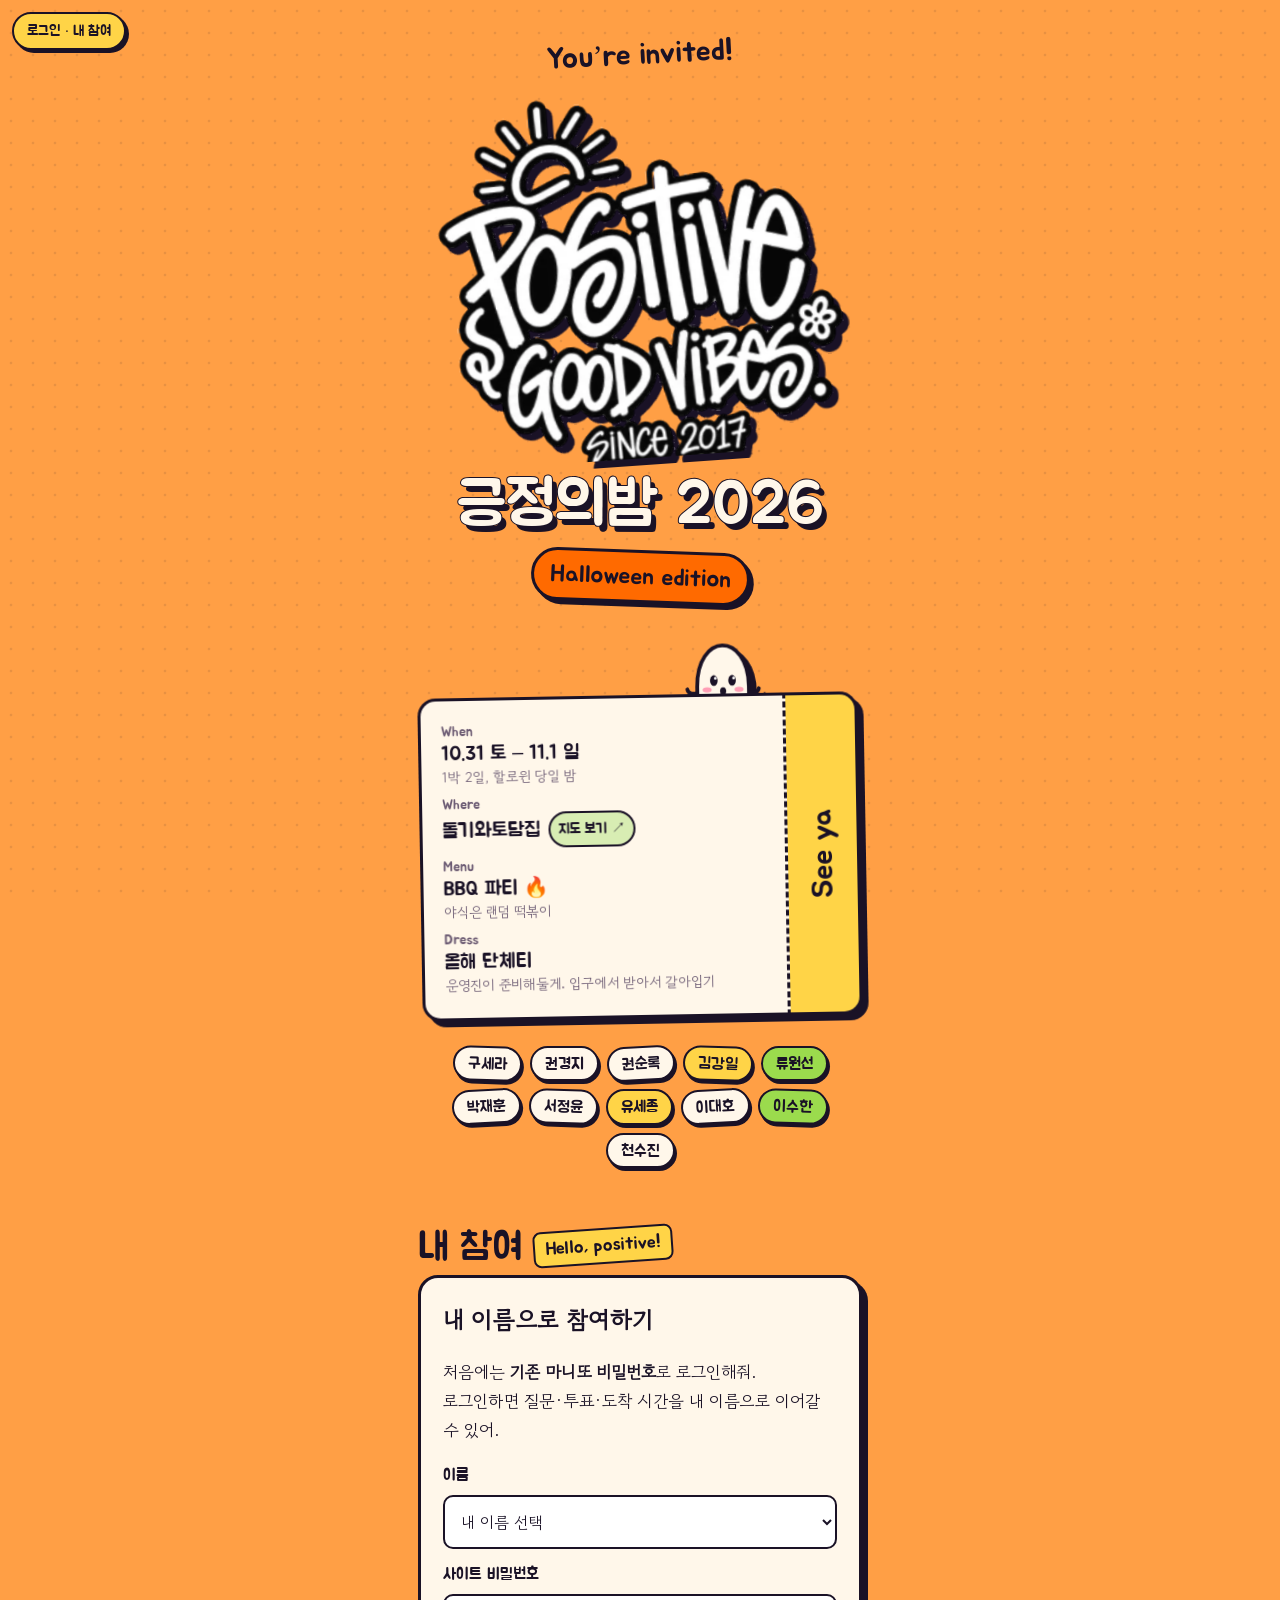
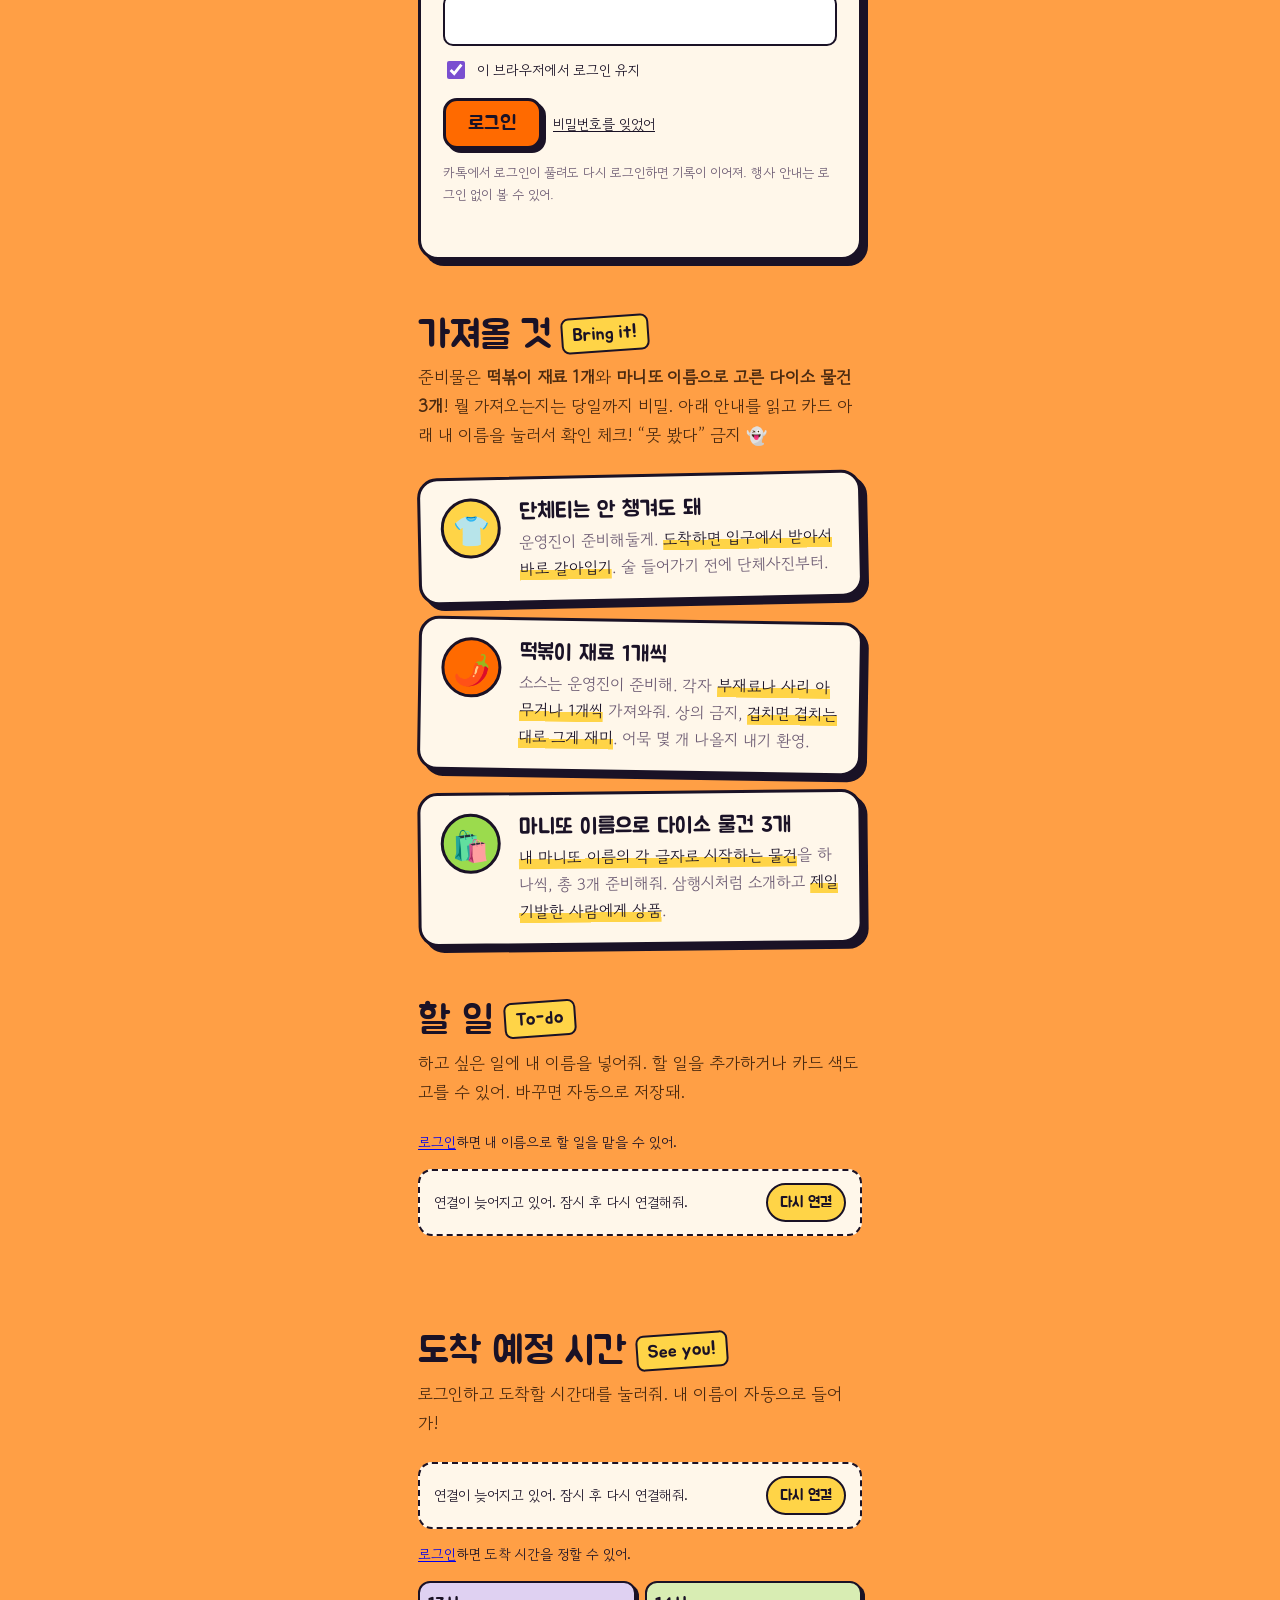
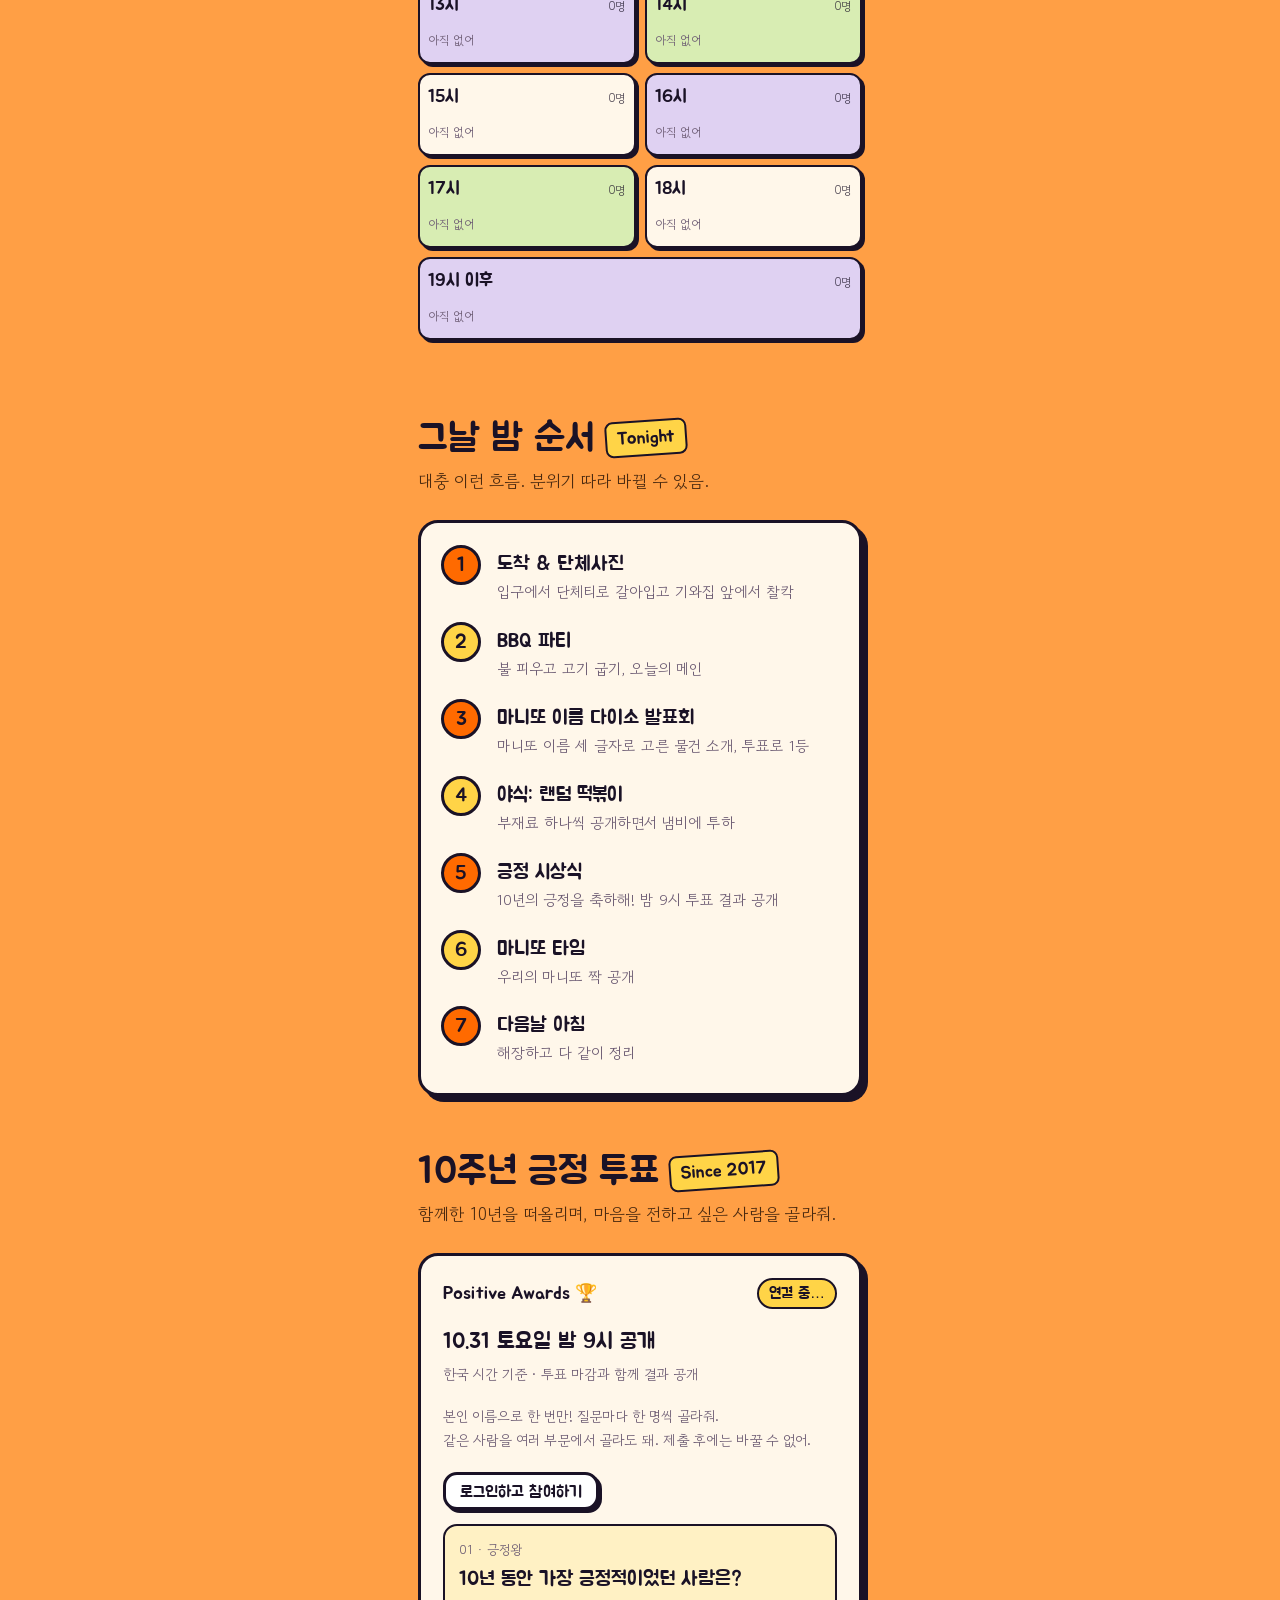
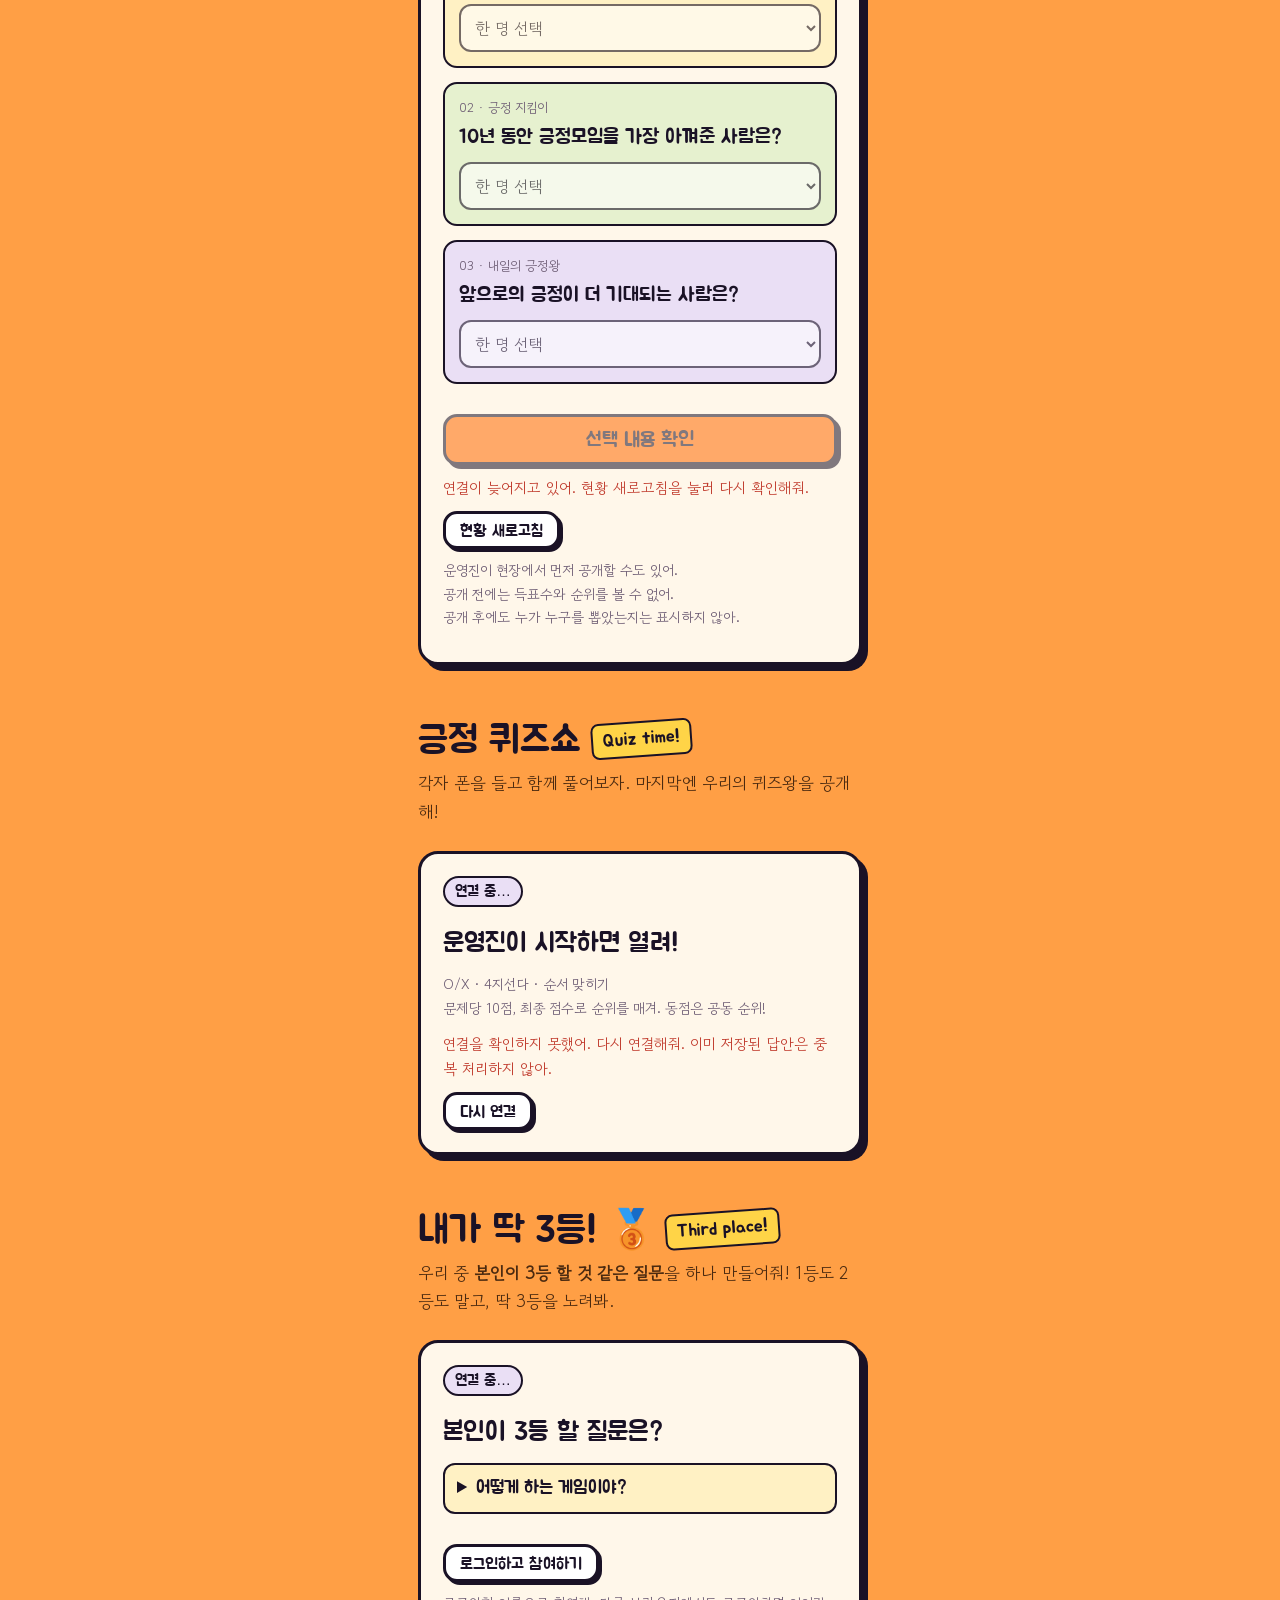
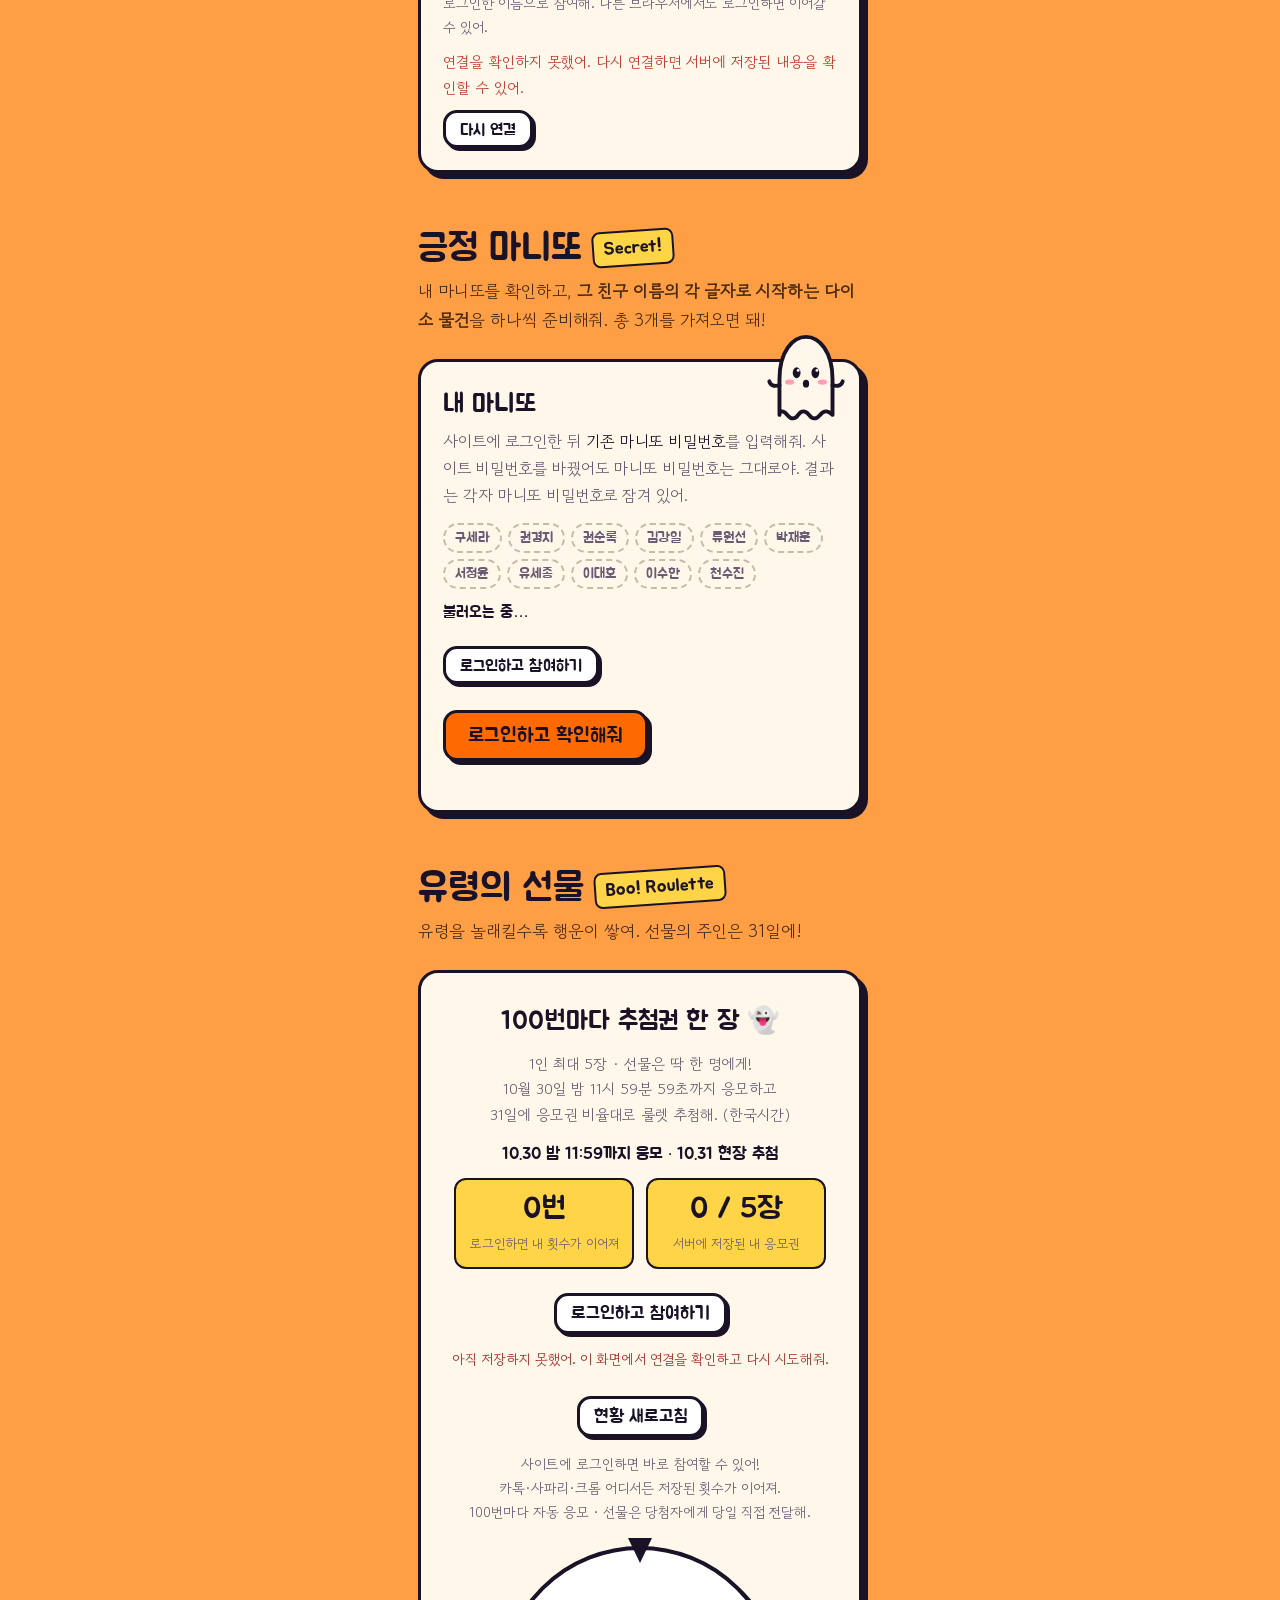
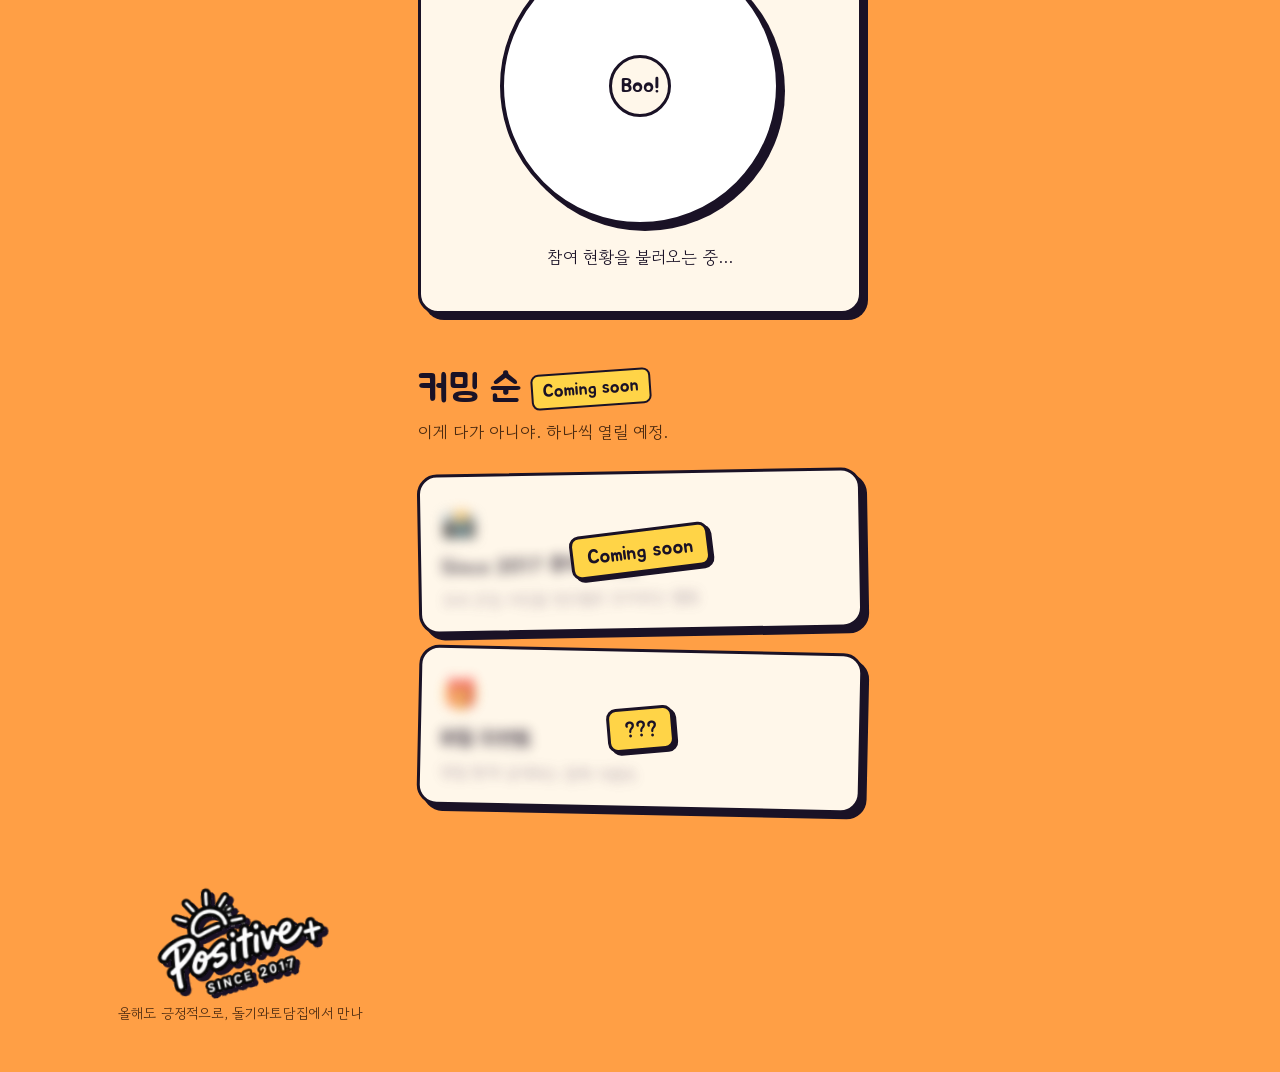
==== commit 8b4ab6dc: "통합 로그인과 3등 질문 게임 배포" ====
--- a/index.html
+++ b/index.html
@@ -33,6 +33,8 @@
 <link rel="icon" href="data:image/svg+xml,%3Csvg xmlns='http://www.w3.org/2000/svg' viewBox='0 0 100 100'%3E%3Ctext y='.9em' font-size='90'%3E%F0%9F%8E%83%3C/text%3E%3C/svg%3E">
 <link rel="stylesheet" href="vote.css?v=20261028-2">
 <link rel="stylesheet" href="quiz.css?v=20261028-1">
+<link rel="stylesheet" href="third.css?v=20261029-1">
+<link rel="stylesheet" href="auth.css?v=20261029-1">
 <link rel="preconnect" href="https://fonts.googleapis.com">
 <link rel="preconnect" href="https://fonts.gstatic.com" crossorigin>
 <link href="https://fonts.googleapis.com/css2?family=Jua&family=Permanent+Marker&family=Gowun+Dodum&display=swap" rel="stylesheet">
@@ -344,7 +346,39 @@
   </div>
 </header>
 
+<nav class="account-nav" aria-label="내 계정"><button type="button" id="auth-jump">로그인 · 내 참여</button></nav>
 <main class="wrap">
+  <section id="account">
+    <div class="sh"><h2>내 참여</h2><span class="tag">Hello, positive!</span></div>
+    <div class="sticker auth-card">
+      <h3 id="auth-heading" tabindex="-1">내 이름으로 참여하기</h3>
+      <form id="auth-login-form">
+        <p>처음에는 <b>기존 마니또 비밀번호</b>로 로그인해줘.<br>로그인하면 질문·투표·도착 시간을 내 이름으로 이어갈 수 있어.</p>
+        <label for="auth-name">이름</label><select id="auth-name" autocomplete="username" required></select>
+        <label for="auth-password">사이트 비밀번호</label><input id="auth-password" type="password" autocomplete="current-password" minlength="4" maxlength="128" required>
+        <label class="auth-check"><input id="auth-remember" type="checkbox" checked>이 브라우저에서 로그인 유지</label>
+        <button class="btn" id="auth-login" type="submit">로그인</button>
+        <button class="auth-link" id="auth-forgot" type="button">비밀번호를 잊었어</button>
+        <p class="auth-note">카톡에서 로그인이 풀려도 다시 로그인하면 기록이 이어져. 행사 안내는 로그인 없이 볼 수 있어.</p>
+      </form>
+      <div id="auth-member" hidden>
+        <p>아래에서 내 기록을 확인하고 바로 참여해봐!</p>
+        <div class="auth-summary" id="auth-summary"></div>
+        <button class="btn ghosty" id="auth-logout" type="button">로그아웃</button>
+      </div>
+      <details id="auth-change" hidden>
+        <summary id="auth-change-title">사이트 비밀번호 변경</summary>
+        <p class="auth-note" id="auth-change-note"></p>
+        <form id="auth-change-form">
+          <label for="auth-current">현재 사이트 비밀번호 (또는 임시 비밀번호)</label><input id="auth-current" type="password" autocomplete="current-password" minlength="4" maxlength="128" required>
+          <label for="auth-new">새 사이트 비밀번호</label><input id="auth-new" type="password" autocomplete="new-password" minlength="4" maxlength="128" required>
+          <label for="auth-new-confirm">새 비밀번호 한 번 더</label><input id="auth-new-confirm" type="password" autocomplete="new-password" minlength="4" maxlength="128" required>
+          <button class="btn" id="auth-change-save" type="submit">사이트 비밀번호 저장</button>
+        </form>
+      </details>
+      <p class="msg" id="auth-status" role="status" aria-live="polite"></p>
+    </div>
+  </section>
   <section id="bring">
     <div class="sh"><h2>가져올 것</h2><span class="tag">Bring it!</span></div>
     <p class="lede">준비물은 <b>떡볶이 재료 1개</b>와 <b>마니또 이름으로 고른 다이소 물건 3개</b>! 뭘 가져오는지는 당일까지 비밀. 아래 안내를 읽고 카드 아래 내 이름을 눌러서 확인 체크! “못 봤다” 금지 👻</p>
@@ -359,6 +393,7 @@
     <div class="sh"><h2>할 일</h2><span class="tag">To-do</span></div>
     <p class="lede" id="todo-lede">하고 싶은 일에 내 이름을 넣어줘. 할 일을 추가하거나 카드 색도 고를 수 있어. 바꾸면 자동으로 저장돼.</p>
 
+    <p class="auth-locked-note" id="board-login-note"><a href="#account">로그인</a>하면 내 이름으로 할 일을 맡을 수 있어.</p>
     <div class="pool-wrap" id="pool-wrap" hidden>
       <p class="pool-help" id="pool-help">이름을 할 일 카드로 끌어다 놓거나, 이름을 누른 다음 카드를 눌러줘. 한 사람이 여러 일을 맡아도 돼.</p>
       <div class="pool" id="pool"></div>
@@ -382,8 +417,9 @@
 
   <section id="arrival">
     <div class="sh"><h2>도착 예정 시간</h2><span class="tag">See you!</span></div>
-    <p class="lede">내 이름을 고르고 도착할 시간대를 눌러줘. 이름을 끌어다 놓아도 돼!</p>
+    <p class="lede">로그인하고 도착할 시간대를 눌러줘. 내 이름이 자동으로 들어가!</p>
     <div class="load-status" id="arrival-load" role="status"><span class="load-spinner" aria-hidden="true"></span><span class="load-note">도착 시간을 불러오는 중이야…</span><button type="button" class="load-retry" hidden>다시 연결</button></div>
+    <p class="auth-locked-note" id="arrival-login-note"><a href="#account">로그인</a>하면 도착 시간을 정할 수 있어.</p>
     <div class="arrival-pool" id="arrival-pool" aria-label="도착 시간을 정할 이름" hidden></div>
     <p id="arrival-help">도착 시간을 불러오는 중…</p>
     <div class="arrival-grid" id="arrival-grid" aria-label="도착 예정 시간별 명단" aria-busy="true"></div>
@@ -466,14 +502,68 @@
     </div>
   </section>
 
+  <section id="third">
+    <div class="sh"><h2>내가 딱 3등! 🥉</h2><span class="tag">Third place!</span></div>
+    <p class="lede">우리 중 <b>본인이 3등 할 것 같은 질문</b>을 하나 만들어줘! 1등도 2등도 말고, 딱 3등을 노려봐.</p>
+    <div class="sticker third-card">
+      <div class="quiz-top"><span class="quiz-pill" id="third-phase">질문 모집 중</span><span class="quiz-note" id="third-count"></span></div>
+      <h3 id="third-title" class="quiz-title">본인이 3등 할 질문은?</h3>
+      <details class="third-rules"><summary>어떻게 하는 게임이야?</summary>
+        <ol><li>본인이 3등 할 것 같은 질문을 하나 제출해.</li><li>운영진이 시작하면 질문이 무작위 순서로 나와.</li><li>질문에 어울리는 사람을 1·2·3순위로 골라. 각각 3·2·1점!</li><li>순위 공개 후 작성자 공개! 본인이 쓴 질문에서 본인이 3등이면 성공이야.</li></ol>
+        <p>작성자는 자기 질문에 투표하지 않아. 다른 참가자는 본인에게도 투표할 수 있어. 3등이 걸린 동점은 추가 투표하고, 그래도 동점이면 공동 3등으로 인정해.</p>
+      </details>
+      <div id="third-identity"><label for="third-name">참여할 내 이름</label><select id="third-name" disabled></select><p class="quiz-note">로그인한 이름으로 참여해. 다른 브라우저에서도 로그인하면 이어갈 수 있어.</p></div>
+      <form id="third-entry" hidden>
+        <label for="third-prompt">본인이 3등 할 것 같은 질문</label>
+        <textarea id="third-prompt" rows="3" minlength="5" maxlength="180" placeholder="예: 무인도에 떨어져도 은근히 잘 살 것 같은 사람은?"></textarea>
+        <p class="quiz-note">1등 할 것 같은 질문이 아니라, <b>본인이 3등 할 것 같은 질문!</b> 이름을 직접 쓰지 말고, 누구에게 표가 갈지 고민되는 질문으로 만들어봐.</p>
+        <button class="btn" id="third-save" type="submit" disabled>질문 저장</button>
+        <p class="quiz-note" id="third-saved">한 사람당 하나. 운영진이 시작하기 전까지 수정할 수 있어.</p>
+      </form>
+      <div id="third-ballot" hidden><p class="quiz-note" id="third-vote-help"></p><div id="third-picks"></div><button class="btn" id="third-vote" type="button" disabled>선택한 순서로 투표</button></div>
+      <div id="third-results" hidden><h4>친구들이 뽑은 순위</h4><ol id="third-ranking" class="quiz-ranking"></ol></div>
+      <div id="third-reveal" class="third-reveal" hidden></div>
+      <div id="third-finish" hidden><h4>오늘의 3등 예측 성공자 🥉</h4><p id="third-winners"></p><ol id="third-history" class="third-history"></ol></div>
+      <p class="msg" id="third-status" role="status">질문함을 불러오는 중이야…</p><button class="btn ghosty" id="third-retry" type="button">다시 연결</button>
+    </div>
+  </section>
+
   <section id="event-admin" hidden>
     <div class="sh"><h2>운영진 진행실</h2><span class="tag">Admin</span></div>
     <div class="sticker event-admin-card">
       <div id="qa-login"><label for="qa-pw">운영진 비밀번호</label><input id="qa-pw" type="password" autocomplete="off"><button class="btn" id="qa-auth" type="button">운영진 연결</button></div>
-      <p class="msg" id="qa-status" role="status">운영진 비밀번호로 퀴즈와 투표 공개를 진행해줘.</p>
+      <p class="msg" id="qa-status" role="status">운영진 비밀번호로 퀴즈·3등 게임·투표 공개를 진행해줘.</p>
       <div id="qa-body" hidden>
+        <div id="auth-admin" hidden>
+          <h3>사이트 로그인 비밀번호 초기화</h3>
+          <p class="quiz-note">사이트 비밀번호만 바뀌어. 마니또 등록·매칭과 질문·투표 기록은 유지돼. 기존 사이트 로그인은 모두 해제돼.</p>
+          <form id="auth-admin-reset-form">
+            <label for="auth-admin-who">초기화할 사람</label><select id="auth-admin-who"></select>
+            <p class="quiz-note" id="auth-admin-info"></p>
+            <label for="auth-admin-temp">전달할 임시 사이트 비밀번호 (4자 이상)</label><input id="auth-admin-temp" type="password" autocomplete="new-password" minlength="4" maxlength="128" required>
+            <label class="auth-check"><input id="auth-admin-confirm" type="checkbox" required>선택한 사람의 사이트 비밀번호만 초기화할게</label>
+            <button class="btn" id="auth-admin-reset" type="submit" disabled>사이트 비밀번호만 초기화</button>
+            <button class="btn ghosty" id="auth-admin-refresh" type="button">계정 현황 다시 확인</button>
+          </form>
+          <p class="quiz-note">임시 비밀번호를 본인에게 따로 알려줘. 로그인 후 새 비밀번호를 정하게 돼.</p>
+          <p class="msg" id="auth-admin-status" role="status"></p>
+        </div>
         <button class="btn ghosty" id="qa-refresh" type="button">진행 상황 새로고침</button>
         <button class="btn ghosty" id="qa-logout" type="button">운영진 연결 해제</button>
+        <div class="quiz-admin-section" id="third-admin">
+          <h3>내가 딱 3등! 진행</h3><p id="third-admin-summary" class="quiz-admin-summary">운영진 연결을 기다리는 중…</p>
+          <p class="quiz-note">질문을 확인하고 시작하면 무작위 순서가 확정돼. 작성자는 순위 다음에 별도로 공개해.</p>
+          <button class="btn ghosty" id="third-admin-refresh" type="button">질문·진행 새로고침</button>
+          <details id="third-review"><summary>제출된 질문 검토</summary><p class="quiz-note">작성자 이름은 이 목록에 표시하지 않아. 진행하지 않을 질문은 제외할 수 있어.</p><ul id="third-admin-list" class="quiz-edit-list"></ul></details>
+          <button class="btn" id="third-start" type="button" disabled>질문 마감 · 무작위 시작</button>
+          <button class="btn" id="third-close" type="button" hidden>투표 마감 · 순위 확인</button>
+          <button class="btn" id="third-author" type="button" hidden>작성자 · 성공 여부 공개</button>
+          <button class="btn" id="third-next" type="button" hidden>다음 질문</button>
+          <button class="btn" id="third-end" type="button" hidden>최종 결과 공개</button>
+          <button class="btn ghosty" id="third-prepare" type="button" hidden>질문 다시 모으기</button>
+          <div id="third-confirm" class="quiz-admin-confirm" hidden><p id="third-confirm-text"></p><button class="btn" id="third-confirm-go" type="button">진행하기</button><button class="btn ghosty" id="third-confirm-cancel" type="button">취소</button></div>
+          <p class="msg" id="third-admin-status" role="status"></p>
+        </div>
         <div class="quiz-admin-section">
           <h3>투표 결과 공개</h3><p class="quiz-note" id="qa-vote-state">투표 현황을 확인하는 중…</p>
           <button class="btn" id="qa-vote-open" type="button">투표 마감 · 결과 미리 공개</button>
@@ -518,7 +608,7 @@
       <span class="bubble" id="b2" hidden>Boo!</span>
       <button class="ghost" data-bubble="b2" aria-label="유령 누르기"><svg><use href="#ghost"/></svg></button>
       <h3 class="mh">내 마니또</h3>
-      <p class="how">처음엔 이름을 고르고 비밀번호를 정해서 <b>등록</b>해줘. 11명이 다 등록하면 운영진이 매칭을 시작하고, 그다음부터 같은 이름과 비밀번호로 확인할 수 있어. 결과는 각자 비밀번호로 잠겨서 운영진도 못 봐.</p>
+      <p class="how">사이트에 로그인한 뒤 <b>기존 마니또 비밀번호</b>를 입력해줘. 사이트 비밀번호를 바꿨어도 마니또 비밀번호는 그대로야. 결과는 각자 마니또 비밀번호로 잠겨 있어.</p>
       <ul class="regchips" id="mn-chips"></ul>
       <p class="progress" id="mn-progress"></p>
       <div id="mn-form">
@@ -550,9 +640,9 @@
       <input id="ad-pw" type="password" autocomplete="off">
       <button class="btn" id="ad-start" disabled>매칭 시작</button>
       <p class="msg" id="ad-msg" aria-live="polite"></p>
-      <label for="ad-who">비밀번호를 잊은 사람 초기화</label>
-      <div class="addrow"><select id="ad-who"></select><button class="btn ghosty" id="ad-reset">초기화</button></div>
-      <p class="note">초기화하면 그 사람은 다시 등록해야 하고, 매칭도 처음부터 다시 시작해야 해.</p>
+      <label for="ad-who">마니또 등록 초기화 · 매칭 재진행 필요</label>
+      <div class="addrow"><select id="ad-who"></select><button class="btn ghosty" id="ad-reset">마니또 초기화</button></div>
+      <p class="note">마니또 초기화는 그 사람의 등록과 기존 매칭을 지워. 사이트 로그인 비밀번호를 잊은 경우에는 위 운영진 진행실의 ‘사이트 비밀번호만 초기화’를 사용해줘.</p>
     </div>
   </section>
   <section id="raffle">
@@ -562,14 +652,14 @@
       <h3>100번마다 추첨권 한 장 👻</h3>
       <p class="raffle-rules">1인 최대 5장 · 선물은 딱 한 명에게!<br>10월 30일 밤 11시 59분 59초까지 응모하고<br>31일에 응모권 비율대로 룰렛 추첨해. (한국시간)</p>
       <p id="rf-clock" class="raffle-clock"></p>
-      <div class="raffle-meter"><div><strong id="rf-count">0번</strong><span id="rf-count-label">이름을 고르면 횟수가 이어져</span></div><div><strong id="rf-tickets">0 / 5장</strong><span>서버에 저장된 내 응모권</span></div></div>
+      <div class="raffle-meter"><div><strong id="rf-count">0번</strong><span id="rf-count-label">로그인하면 내 횟수가 이어져</span></div><div><strong id="rf-tickets">0 / 5장</strong><span>서버에 저장된 내 응모권</span></div></div>
       <label for="rf-name">참여할 내 이름</label>
       <select id="rf-name"></select>
-      <button class="btn" id="rf-enroll" disabled>이 이름으로 이어가기</button>
+      <button class="btn" id="rf-enroll" disabled>내 횟수 불러오기</button>
       <button class="btn" id="rf-sync" hidden>내 횟수 저장 확인</button>
       <p id="rf-status" class="raffle-status" role="status">추첨 이벤트를 불러오는 중…</p>
       <button class="btn ghosty" id="rf-retry">현황 새로고침</button>
-      <p class="note">비밀번호 없이 내 이름만 고르면 돼!<br>카톡·사파리·크롬 어디서든 저장된 횟수가 이어져.<br>100번마다 자동 응모 · 선물은 당첨자에게 당일 직접 전달해.</p>
+      <p class="note">사이트에 로그인하면 바로 참여할 수 있어!<br>카톡·사파리·크롬 어디서든 저장된 횟수가 이어져.<br>100번마다 자동 응모 · 선물은 당첨자에게 당일 직접 전달해.</p>
       <div class="raffle-wheel"><canvas id="rf-wheel" width="600" height="600" role="img" aria-label="응모권 수에 비례한 룰렛. 아래에서 이름별 응모권과 확률을 확인할 수 있어."></canvas></div>
       <p id="rf-total">참여 현황을 불러오는 중…</p>
       <ul class="raffle-entries" id="rf-entries" aria-label="이름별 응모권과 당첨 확률"></ul>
@@ -606,13 +696,14 @@
     <button class="gclose" id="g-close" aria-label="닫기">×</button>
     <h3 id="g-title">👻 100번 놀래킴 달성!</h3>
     <div id="g-ask">
-      <p>내 이름을 고르면 100번마다 자동으로 응모돼!<br>10월 31일 추첨하고 선물은 당일 직접 전달해.</p>
+      <p>로그인하면 100번마다 자동으로 응모돼!<br>10월 31일 추첨하고 선물은 당일 직접 전달해.</p>
       <button class="btn" id="g-enter">내 추첨권 받으러 가기</button>
     </div>
 
   </div>
 </div>
 
+<script src="auth.js?v=20261029-1"></script>
 <script>
 (function(){
 const NAMES=['구세라','권경지','권순록','김강일','류원선','박재훈','서정윤','유세종','이대호','이수한','천수진'];
@@ -655,15 +746,10 @@
 const C=window.crypto&&crypto.subtle;
 function el(tag,cls,text){const e=document.createElement(tag);if(cls)e.className=cls;if(text!=null)e.textContent=text;return e}
 
+const A=window.GJ_AUTH;
 /* ---------- server ---------- */
 async function api(params,post){
-  if(!API){const e=new Error('noapi');e.code='noapi';throw e}
-  let r;
-  if(post) r=await fetch(API,{method:'POST',body:JSON.stringify(params)});
-  else r=await fetch(API+'?'+new URLSearchParams({...params,t:Date.now()}).toString(),{cache:'no-store'});
-  const j=await r.json();
-  if(!j.ok){const e=new Error(j.err);e.code=j.err;e.data=j;throw e}
-  return j;
+  return A.request(params,{required:['board','register','mine'].includes(params.a)});
 }
 
 let S={board:{tasks:[]},registered:[],started:false};
@@ -684,11 +770,13 @@
 function setSync(t,cls){['sync','arrival-sync'].forEach(id=>{const s=$(id);s.textContent=t;s.className='sync'+(cls?' '+cls:'')})}
 
 function renderBoard(){
-  const live=!!API&&loaded;
+  const live=!!API&&loaded&&A.identity()!==null;
+  selected=live?A.identity():null;
+  $('board-login-note').hidden=A.identity()!==null;
   $('pool-wrap').hidden=!live;$('addtask').hidden=!live;
   const pool=$('pool');pool.innerHTML='';
-  NAMES.forEach((n,i)=>{const b=el('button','pchip'+(selected===i?' sel':''),n);b.type='button';b.dataset.i=i;pool.appendChild(b)});
-  $('pool-help').textContent=selected===null?'내 이름을 할 일 카드로 끌어다 놓거나, 이름을 누른 다음 카드를 눌러줘. 자동으로 저장돼.':NAMES[selected]+' 선택됨. 넣을 카드를 눌러줘.';
+  NAMES.forEach((n,i)=>{if(i!==A.identity())return;const b=el('button','pchip'+(selected===i?' sel':''),n);b.type='button';b.dataset.i=i;pool.appendChild(b)});
+  $('pool-help').textContent=selected===null?'내 이름을 할 일 카드로 끌어다 놓거나, 이름을 누른 다음 카드를 눌러줘. 자동으로 저장돼.':NAMES[selected]+' · 맡고 싶은 카드를 누르면 내 이름이 들어가.';
   const board=$('board'), focused=document.activeElement?.closest('[data-task-color],[data-color-toggle]');
   const restore=focused?{tid:focused.closest('.task').dataset.id,color:focused.dataset.taskColor}:null;
   board.innerHTML='';
@@ -701,10 +789,10 @@
       const toggle=el('button','task-color-toggle','색');toggle.type='button';toggle.dataset.colorToggle=t.id;
       toggle.setAttribute('aria-label',t.title+' 카드 색 고르기');toggle.setAttribute('aria-expanded',String(colorOpen===t.id));toggle.setAttribute('aria-controls','task-colors-'+t.id);head.appendChild(toggle);
     }
-    if(live&&t.id!=='staff'){const d=el('button','tdel'+(armed===t.id?' arm':''),armed===t.id?'정말 삭제?':'삭제');d.type='button';d.dataset.del=t.id;head.appendChild(d)}
+    if(live&&t.id!=='staff'&&!t.people.some(i=>i!==A.identity())){const d=el('button','tdel'+(armed===t.id?' arm':''),armed===t.id?'정말 삭제?':'삭제');d.type='button';d.dataset.del=t.id;head.appendChild(d)}
     const ul=el('ul','people');
     if(!t.people.length) ul.appendChild(el('li','empty',live?'이름을 여기로':'아직 비어 있어'));
-    t.people.forEach(i=>{const li=el('li',live?'':'only',NAMES[i]);if(live){const x=el('button',null,'×');x.type='button';x.dataset.rm=t.id+':'+i;x.setAttribute('aria-label',NAMES[i]+' 빼기');li.appendChild(x)}ul.appendChild(li)});
+    t.people.forEach(i=>{const li=el('li',live?'':'only',NAMES[i]);if(live&&i===A.identity()){const x=el('button',null,'×');x.type='button';x.dataset.rm=t.id+':'+i;x.setAttribute('aria-label',NAMES[i]+' 빼기');li.appendChild(x)}ul.appendChild(li)});
     card.append(head,ul);
     if(live){
       const colors=el('div','task-colors');colors.setAttribute('role','group');colors.setAttribute('aria-label',t.title+' 배경색');
@@ -738,15 +826,17 @@
   else if(op.type==='delTask') b.tasks=b.tasks.filter(x=>x.id!==op.tid);
 }
 function send(op){
+  if(A.identity()===null){A.open();return}
+  const owner=A.identity();
   applyLocal(op);renderBoard();renderAcks();renderArrivals();
   pending++;setSync('저장 중…');
   queue=queue.then(async()=>{
-    try{const j=await api({a:'board',op},true);pending--;if(!pending){S.board=j.board;S.registered=j.registered;S.started=j.started;cacheBoard();renderAll();setSync('저장됨 ✓','ok')}}
-    catch(e){pending--;setSync('저장하지 못했어. 새로고침 후 다시 해줘','bad');refresh()}
+    try{if(A.identity()!==owner)throw Error('auth_changed');const j=await api({a:'board',op},true);pending--;if(!pending){S.board=j.board;S.registered=j.registered;S.started=j.started;cacheBoard();renderAll();setSync('저장됨 ✓','ok')}}
+    catch(e){pending--;setSync(A.errorText(e),'bad');refresh()}
   });
 }
 $('board').addEventListener('click',e=>{
-  if(!API||!loaded) return;
+  if(!API||!loaded||A.identity()===null) return;
   const toggle=e.target.closest('[data-color-toggle]');
   if(toggle){colorOpen=colorOpen===toggle.dataset.colorToggle?null:toggle.dataset.colorToggle;renderBoard();return}
   const color=e.target.closest('[data-task-color]');
@@ -771,7 +861,7 @@
 $('board').addEventListener('keydown',e=>{if(e.key==='Escape'&&colorOpen!==null){e.preventDefault();colorOpen=null;renderBoard()}});
 let drag=null;
 function startDrag(e,scope){
-  if(!API||!loaded)return;
+  if(!API||!loaded||A.identity()===null)return;
   const c=e.target.closest('.pchip');if(!c)return;
   drag={scope,i:+c.dataset.i,x:e.clientX,y:e.clientY,on:false,fl:null,over:null};
 }
@@ -803,7 +893,7 @@
 document.addEventListener('pointerup',e=>endDrag(e,false));
 document.addEventListener('pointercancel',e=>endDrag(e,true));
 function addTask(){
-  const v=$('t-new').value.trim();if(!v||!API||!loaded)return;
+  const v=$('t-new').value.trim();if(!v||!API||!loaded||A.identity()===null)return;
   $('t-new').value='';
   send({type:'addTask',id:'t'+Date.now().toString(36)+Math.floor(Math.random()*1e4),title:v.slice(0,40)});
 }
@@ -812,15 +902,18 @@
 
 /* ---------- 도착 예정 시간 ---------- */
 function renderArrivals(){
-  const live=!!API&&loaded, values=Array.isArray(S.board.arrivals)?S.board.arrivals:[];
-  const available=NAMES.map((_,i)=>i).filter(i=>!ARRIVAL_HOURS.includes(values[i]));
-  if(arrivalSelected!==null&&!available.includes(arrivalSelected))arrivalSelected=null;
+  const live=!!API&&loaded&&A.identity()!==null, values=Array.isArray(S.board.arrivals)?S.board.arrivals:[];
+  const available=NAMES.map((_,i)=>i).filter(i=>i===A.identity()&&!ARRIVAL_HOURS.includes(values[i]));
+  arrivalSelected=live?A.identity():null;
+  $('arrival-login-note').hidden=A.identity()!==null;
+  if(A.identity()!==null)A.summary('arrival',values[A.identity()]?arrivalLabel(values[A.identity()])+' 도착 예정':'도착 시간 정하기',A.identity());
+
   const active=document.activeElement, poolFocus=active?.closest('#arrival-pool .pchip'), slotFocus=active?.closest('.arrival-slot');
   const restoreName=poolFocus?.dataset.i,restoreHour=slotFocus?.dataset.hour;
   const pool=$('arrival-pool');pool.hidden=!live||!available.length;pool.replaceChildren();
   $('arrival-help').hidden=!live;
   available.forEach(i=>{const b=el('button','pchip'+(arrivalSelected===i?' sel':''),NAMES[i]);b.type='button';b.dataset.i=i;b.setAttribute('aria-pressed',String(arrivalSelected===i));pool.appendChild(b)});
-  $('arrival-help').textContent=!live?(API?'도착 시간을 불러오는 중…':'서버가 연결되면 도착 시간을 정할 수 있어.'):!available.length?'모두 도착 시간을 정했어! 바꾸려면 이름 옆 ×로 빼고 다시 골라줘.':arrivalSelected===null?'시간을 정한 이름은 위 목록에서 사라져. 시간 변경은 ×로 빼고 다시 골라줘.':NAMES[arrivalSelected]+' 선택됨. 도착할 시간대를 눌러줘.';
+  $('arrival-help').textContent=!live?(API?'도착 시간을 불러오는 중…':'서버가 연결되면 도착 시간을 정할 수 있어.'):NAMES[A.identity()]+'의 도착할 시간대를 눌러줘. 다른 시간대를 누르면 바로 변경돼.';
   const grid=$('arrival-grid');grid.replaceChildren();
   ARRIVAL_HOURS.forEach(hour=>{
     const people=NAMES.map((_,i)=>i).filter(i=>values[i]===hour),label=arrivalLabel(hour);
@@ -829,7 +922,7 @@
     button.append(el('span',null,label),el('small',null,people.length+'명'));
     const ul=el('ul','arrival-names');ul.setAttribute('aria-label',label+' 도착 예정');
     if(!people.length)ul.appendChild(el('li','empty','아직 없어'));
-    people.forEach(i=>{const li=el('li',live?'':'only',NAMES[i]);if(live){const remove=el('button',null,'×');remove.type='button';remove.dataset.arrivalRemove=i;remove.setAttribute('aria-label',NAMES[i]+' '+label+' 도착 취소');li.appendChild(remove)}ul.appendChild(li)});
+    people.forEach(i=>{const li=el('li',live?'':'only',NAMES[i]);if(live&&i===A.identity()){const remove=el('button',null,'×');remove.type='button';remove.dataset.arrivalRemove=i;remove.setAttribute('aria-label',NAMES[i]+' '+label+' 도착 취소');li.appendChild(remove)}ul.appendChild(li)});
     slot.append(button,ul);grid.appendChild(slot);
   });
   if(restoreName!==undefined)Array.from(pool.children).find(b=>b.dataset.i===restoreName)?.focus({preventScroll:true});
@@ -841,7 +934,7 @@
   arrivalSelected=arrivalSelected===+b.dataset.i?null:+b.dataset.i;renderArrivals();
 });
 $('arrival-grid').addEventListener('click',e=>{
-  if(!API||!loaded)return;
+  if(!API||!loaded||A.identity()===null)return;
   const slot=e.target.closest('.arrival-slot');if(!slot)return;
   const hour=+slot.dataset.hour,remove=e.target.closest('[data-arrival-remove]');
   if(remove){send({type:'removeArrival',i:+remove.dataset.arrivalRemove,hour});return}
@@ -853,21 +946,21 @@
 const ACKS=[['ack-ttk','떡볶이 확인'],['ack-daiso','다이소 확인']];
 let acksEnsured=false;
 function ensureAcks(){
-  if(acksEnsured||!API||!loaded)return;acksEnsured=true;
+  if(acksEnsured||!API||!loaded||A.identity()===null)return;acksEnsured=true;
   ACKS.forEach(([id,title])=>{if(!S.board.tasks.some(t=>t.id===id))send({type:'addTask',id,title})});
 }
 function renderAcks(){
-  const live=!!API&&loaded;
+  const live=!!API&&loaded&&A.identity()!==null;
   document.querySelectorAll('.ack').forEach(box=>{
     box.hidden=!live;if(!live)return;
     const t=S.board.tasks.find(x=>x.id===box.dataset.ack), on=new Set(t?t.people:[]);
     const cnt=box.querySelector('.ack-cnt');cnt.textContent=on.size===N?'전원 확인 완료 🎉':`확인 ${on.size}/${N}`;cnt.className='ack-cnt'+(on.size===N?' done':'');
     const ul=box.querySelector('.ackchips');ul.innerHTML='';
-    NAMES.forEach((n,i)=>{const li=document.createElement('li');const b=el('button','ackchip'+(on.has(i)?' on':''),(on.has(i)?'✓ ':'')+n);b.type='button';b.dataset.i=i;b.setAttribute('aria-pressed',on.has(i));li.appendChild(b);ul.appendChild(li)});
+    NAMES.forEach((n,i)=>{const li=document.createElement('li');const b=el('button','ackchip'+(on.has(i)?' on':''),(on.has(i)?'✓ ':'')+n);b.type='button';b.disabled=i!==A.identity();b.dataset.i=i;b.setAttribute('aria-pressed',on.has(i));li.appendChild(b);ul.appendChild(li)});
   });
 }
 document.querySelector('.bring').addEventListener('click',e=>{
-  const b=e.target.closest('.ackchip');if(!b||!API||!loaded)return;
+  const b=e.target.closest('.ackchip');if(!b||!API||!loaded||A.identity()===null||+b.dataset.i!==A.identity())return;
   const tid=b.closest('.ack').dataset.ack, i=+b.dataset.i;
   const t=S.board.tasks.find(x=>x.id===tid);
   if(!t){send({type:'addTask',id:tid,title:'확인'});send({type:'add',tid,i});return}
@@ -890,19 +983,20 @@
 /* ---------- manito UI ---------- */
 const sel=$('mn-name');
 sel.innerHTML='<option value="">이름 선택</option>'+NAMES.map((n,i)=>`<option value="${i}">${n}</option>`).join('');
-const savedName=store.get('gj26-name');if(savedName!==null)sel.value=savedName;
+A.bindIdentity(sel);
 $('ad-who').innerHTML=NAMES.map((n,i)=>`<option value="${i}">${n}</option>`).join('');
 
 function msg(id,t,cls){const m=$(id);m.textContent=t||'';m.className='msg'+(cls?' '+cls:'')}
 function renderManito(){
   const reg=new Set(S.registered);
   $('mn-chips').innerHTML=NAMES.map((n,i)=>`<li class="${reg.has(i)?'got':''}">${reg.has(i)?'✓ ':''}${n}</li>`).join('');
-  $('mn-progress').textContent=!loaded?'불러오는 중…':S.started?'매칭 완료! 이름과 비밀번호로 내 마니또를 확인해봐.':`${reg.size}/${N}명 등록${reg.size===N?'. 운영진이 매칭을 시작하면 확인할 수 있어.':''}`;
+  $('mn-progress').textContent=!loaded?'불러오는 중…':S.started?'매칭 완료! 기존 마니또 비밀번호로 확인해봐.':`${reg.size}/${N}명 등록${reg.size===N?'. 운영진이 매칭을 시작하면 확인할 수 있어.':''}`;
   const v=sel.value, isReg=v!==''&&reg.has(+v);
   $('mn-pw2-wrap').hidden=isReg||v==='';
-  $('mn-go').textContent=v===''?'이름을 골라줘':isReg?(S.started?'내 마니또 확인하기':'등록 확인하기'):'등록하기';
+  $('mn-pw').hidden=v==='';$('mn-pwlabel').hidden=v==='';
+  $('mn-go').textContent=v===''?'로그인하고 확인해줘':isReg?(S.started?'내 마니또 확인하기':'등록 확인하기'):'등록하기';
   $('mn-go').disabled=v===''||!loaded;
-  $('mn-pwlabel').textContent=isReg?'비밀번호':'비밀번호 정하기 (4자리 이상, 잊으면 운영진이 초기화해야 해)';
+  $('mn-pwlabel').textContent=isReg?'기존 마니또 비밀번호 (사이트 비밀번호와 별도)':'비밀번호 정하기 (4자리 이상, 잊으면 운영진이 초기화해야 해)';
   $('ad-start').textContent=S.started?'다시 섞기':'매칭 시작';
   $('ad-start').disabled=!(reg.size===N);
 }
@@ -910,7 +1004,7 @@
 
 $('mn-go').addEventListener('click',async()=>{
   const v=sel.value;if(v==='')return;
-  const i=+v, pw=$('mn-pw').value, isReg=S.registered.includes(i);
+  const i=+v, authEpoch=A.epoch, pw=$('mn-pw').value, isReg=S.registered.includes(i);
   if(!C){msg('mn-msg','이 브라우저에서는 안 돼. 크롬이나 사파리로 열어줘.','bad');return}
   if(pw.length<4){msg('mn-msg','비밀번호는 4자리 이상이야.','bad');return}
   $('mn-go').disabled=true;
@@ -939,13 +1033,14 @@
       const ep=await C.importKey('raw',b64.dec(r.eph),EC,false,[]);
       const k=await C.deriveKey({name:'ECDH',public:ep},pk,{name:'AES-GCM',length:256},false,['decrypt']);
       const t=new Uint8Array(await C.decrypt({name:'AES-GCM',iv:b64.dec(r.iv2),additionalData:new Uint8Array([i])},k,b64.dec(r.ct)))[0];
+      if(A.identity()!==i||A.epoch!==authEpoch)return;
       msg('mn-msg','');
       $('r-who').textContent=NAMES[t];$('m-show').hidden=false;
       const c=$('r-card');c.classList.remove('pop');void c.offsetWidth;c.classList.add('pop');
     }
   }catch(e){
     const c=e.code;
-    const M={taken:'이미 등록된 이름이야. 본인인데 비밀번호가 기억 안 나면 운영진에게 초기화를 부탁해.',badpin:'비밀번호가 맞지 않아.'+(e.data&&e.data.left!=null?` (남은 시도 ${e.data.left}번)`:''),locked:'비밀번호를 너무 많이 틀렸어. 운영진에게 초기화를 부탁해.',notreg:'아직 등록되지 않은 이름이야.',noapi:'아직 서버가 연결되지 않았어.'};
+    const M={auth_required:'사이트에 먼저 로그인해줘.',auth_change_required:'사이트 비밀번호를 먼저 변경해줘.',auth_changed:'로그인 정보가 바뀌었어. 다시 확인해줘.',taken:'이미 등록된 이름이야. 본인인데 비밀번호가 기억 안 나면 운영진에게 초기화를 부탁해.',badpin:'비밀번호가 맞지 않아.'+(e.data&&e.data.left!=null?` (남은 시도 ${e.data.left}번)`:''),locked:'비밀번호를 너무 많이 틀렸어. 운영진에게 초기화를 부탁해.',notreg:'아직 등록되지 않은 이름이야.',noapi:'아직 서버가 연결되지 않았어.'};
     msg('mn-msg',M[c]||'문제가 생겼어. 잠시 후 다시 해줘.','bad');
     refresh();
   }finally{$('mn-go').disabled=false;renderManito()}
@@ -990,7 +1085,14 @@
 window.addEventListener('hashchange',applyHash);applyHash();
 
 /* ---------- load & poll ---------- */
-function renderAll(){renderBoard();renderArrivals();renderManito();renderAcks()}
+function renderAll(){
+  renderBoard();renderArrivals();renderManito();renderAcks();
+  const i=A.identity();if(i!==null&&loaded){
+    const tasks=S.board.tasks.filter(t=>!t.id.startsWith('ack-')&&t.people.includes(i)).map(t=>t.title);
+    A.summary('todo',tasks.length?'내 할 일: '+tasks.join(' · '):'내 할 일 고르기',i);
+    A.summary('bring','준비물 확인 '+ACKS.filter(([id])=>S.board.tasks.find(t=>t.id===id)?.people.includes(i)).length+'/2',i);
+  }
+}
 let refreshing=false, firstState=window.GJ_BOARD_INITIAL;
 function loadStatus(mode){
   ['board','arrival'].forEach(kind=>{
@@ -1017,13 +1119,17 @@
   finally{clearTimeout(slow);refreshing=false}
 }
 document.querySelectorAll('.load-retry').forEach(b=>b.addEventListener('click',refresh));
+A.subscribe(()=>{sel.value=A.identity()===null?'':String(A.identity());selected=A.identity();arrivalSelected=A.identity();colorOpen=null;armed=null;
+  $('m-show').hidden=true;$('r-who').textContent='';$('mn-pw').value='';$('mn-pw2').value='';msg('mn-msg','');
+  renderAll();ensureAcks();});
 renderAll();refresh();
 setInterval(()=>{if(document.visibilityState==='visible')refresh()},20000);
 document.addEventListener('visibilitychange',()=>{if(document.visibilityState==='visible')refresh()});
 })();
 </script>
-<script src="raffle.js?v=20261023-2"></script>
-<script src="vote.js?v=20261028-2"></script>
-<script src="quiz.js?v=20261028-1"></script>
+<script src="raffle.js?v=20261029-auth1"></script>
+<script src="vote.js?v=20261029-auth1"></script>
+<script src="third.js?v=20261029-auth1"></script>
+<script src="quiz.js?v=20261029-auth1"></script>
 </body>
 </html>
--- a/third.css
+++ b/third.css
@@ -0,0 +1,23 @@
+#third [hidden],#third-admin [hidden]{display:none!important}
+.third-card{padding:22px;color:var(--paper-ink)}
+.third-card h4{font:22px var(--kr);margin:20px 0 10px}
+.third-card textarea{box-sizing:border-box;width:100%;resize:vertical;font:16px/1.6 var(--body);color:var(--paper-ink);background:#fff;border:2px solid var(--line);border-radius:12px;padding:12px;min-height:110px}
+.third-card .btn{width:100%;margin-top:10px}
+.third-card .btn.ghosty{width:auto}
+.third-card button:disabled,#third-admin button:disabled{opacity:.5;cursor:default}
+.third-rules{background:#FFF1C4;border:2px solid var(--line);border-radius:12px;padding:12px;margin:12px 0 20px;font-size:14px}
+.third-rules summary{font:18px var(--kr);cursor:pointer}
+.third-rules ol{padding-left:22px;margin:12px 0}.third-rules li{margin:7px 0}
+.third-rules p{margin:8px 0 0}
+#third-entry label{margin-top:18px}
+.third-pick{display:grid;grid-template-columns:64px 1fr;gap:10px;align-items:center;margin:12px 0}
+.third-pick label{margin:0;font:18px var(--kr)}
+.third-pick select{margin:0;min-width:0}
+.third-reveal{border:3px solid var(--line);border-radius:14px;background:#EADFF5;padding:16px;margin-top:20px;word-break:keep-all}
+.third-reveal.success{background:#E6F1CF}.third-reveal h4{margin:0 0 10px}.third-reveal p{margin:6px 0}
+.third-history{padding-left:23px;font-size:14px}.third-history li{margin:12px 0;overflow-wrap:anywhere}
+#third-winners{font:22px/1.5 var(--kr)}
+#third-review summary{font:18px var(--kr);cursor:pointer;padding:12px 0}
+#third-admin-list li.excluded{background:#eee;opacity:.75}
+#third-title{overflow-wrap:anywhere}
+@media(max-width:360px){.third-card{padding:16px}.third-pick{grid-template-columns:56px 1fr;gap:7px}}
--- a/auth.css
+++ b/auth.css
@@ -0,0 +1,13 @@
+[hidden]{display:none!important}
+.account-nav{position:fixed;top:calc(12px + env(safe-area-inset-top,0px));left:12px;z-index:30}
+.account-nav button{font-family:var(--kr);font-size:14px;color:var(--paper-ink);background:var(--candy);border:2px solid var(--line);border-radius:20px;padding:8px 13px;box-shadow:3px 3px 0 var(--line);cursor:pointer;max-width:65vw}
+#account{scroll-margin-top:75px}.auth-card{padding:22px}.auth-card h3{font-size:24px;margin:0 0 8px}.auth-card p{line-height:1.7}
+.auth-card label,#auth-admin label{display:block;margin:12px 0 6px;font-family:var(--kr)}
+.auth-card input:not([type=checkbox]),.auth-card select,#auth-admin input:not([type=checkbox]),#auth-admin select{width:100%;font:16px var(--body);padding:12px;border:2px solid var(--line);border-radius:10px;background:#fff;color:var(--paper-ink)}
+.auth-card .auth-check,#auth-admin .auth-check{display:flex;gap:9px;align-items:center;font:14px var(--body);line-height:1.5}
+.auth-check input{width:18px;height:18px;flex-shrink:0;accent-color:#7A4FD0}.auth-card .btn{margin:10px 6px 0 0}.auth-card .auth-note{font-size:13px;color:var(--paper-soft)}
+.auth-summary{display:grid;grid-template-columns:repeat(2,minmax(0,1fr));gap:8px;margin:16px 0}.auth-summary a{color:var(--paper-ink);background:#F1E7FF;border:2px solid var(--line);border-radius:10px;padding:10px;font:14px var(--kr);text-decoration:none;overflow-wrap:anywhere;line-height:1.5}
+.auth-summary a:hover{background:var(--candy)}.auth-card details{border-top:2px dashed var(--line);margin-top:16px;padding-top:12px}.auth-card summary{cursor:pointer;font-family:var(--kr)}
+.auth-identity{font-family:var(--kr);margin:10px 0;color:var(--paper-ink)}.auth-identity .btn{margin:0}.auth-link{display:inline-block;border:0;background:none;text-decoration:underline;font:14px var(--body);color:var(--paper-ink);cursor:pointer;padding:10px 0}
+#auth-admin{border-top:2px dashed var(--line);padding-top:16px;margin-top:16px}.auth-locked-note{font:14px var(--body);line-height:1.7}.ackchip:disabled{opacity:1;cursor:default}.auth-summary[hidden],.auth-card [hidden],#auth-admin[hidden],.auth-identity[hidden]{display:none!important}
+@media(max-width:360px){.auth-card{padding:16px}.auth-summary{grid-template-columns:1fr}}
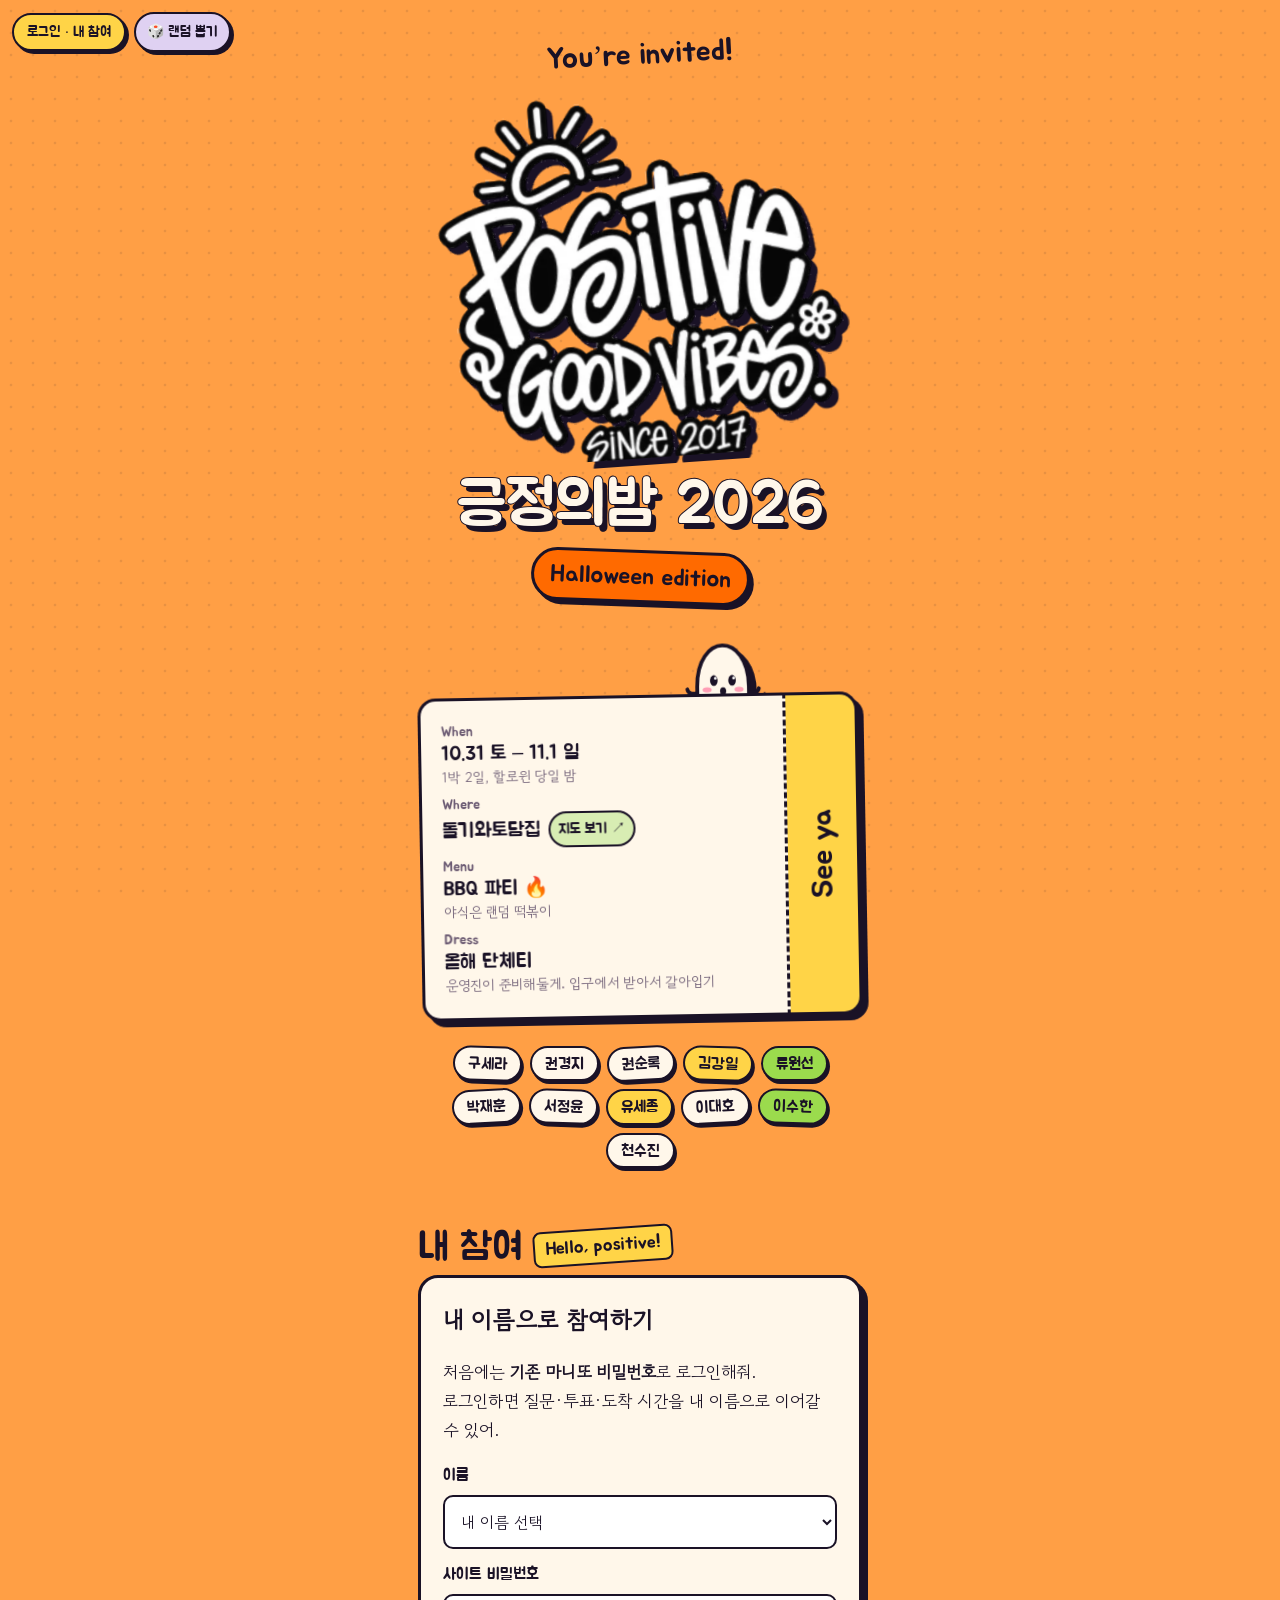
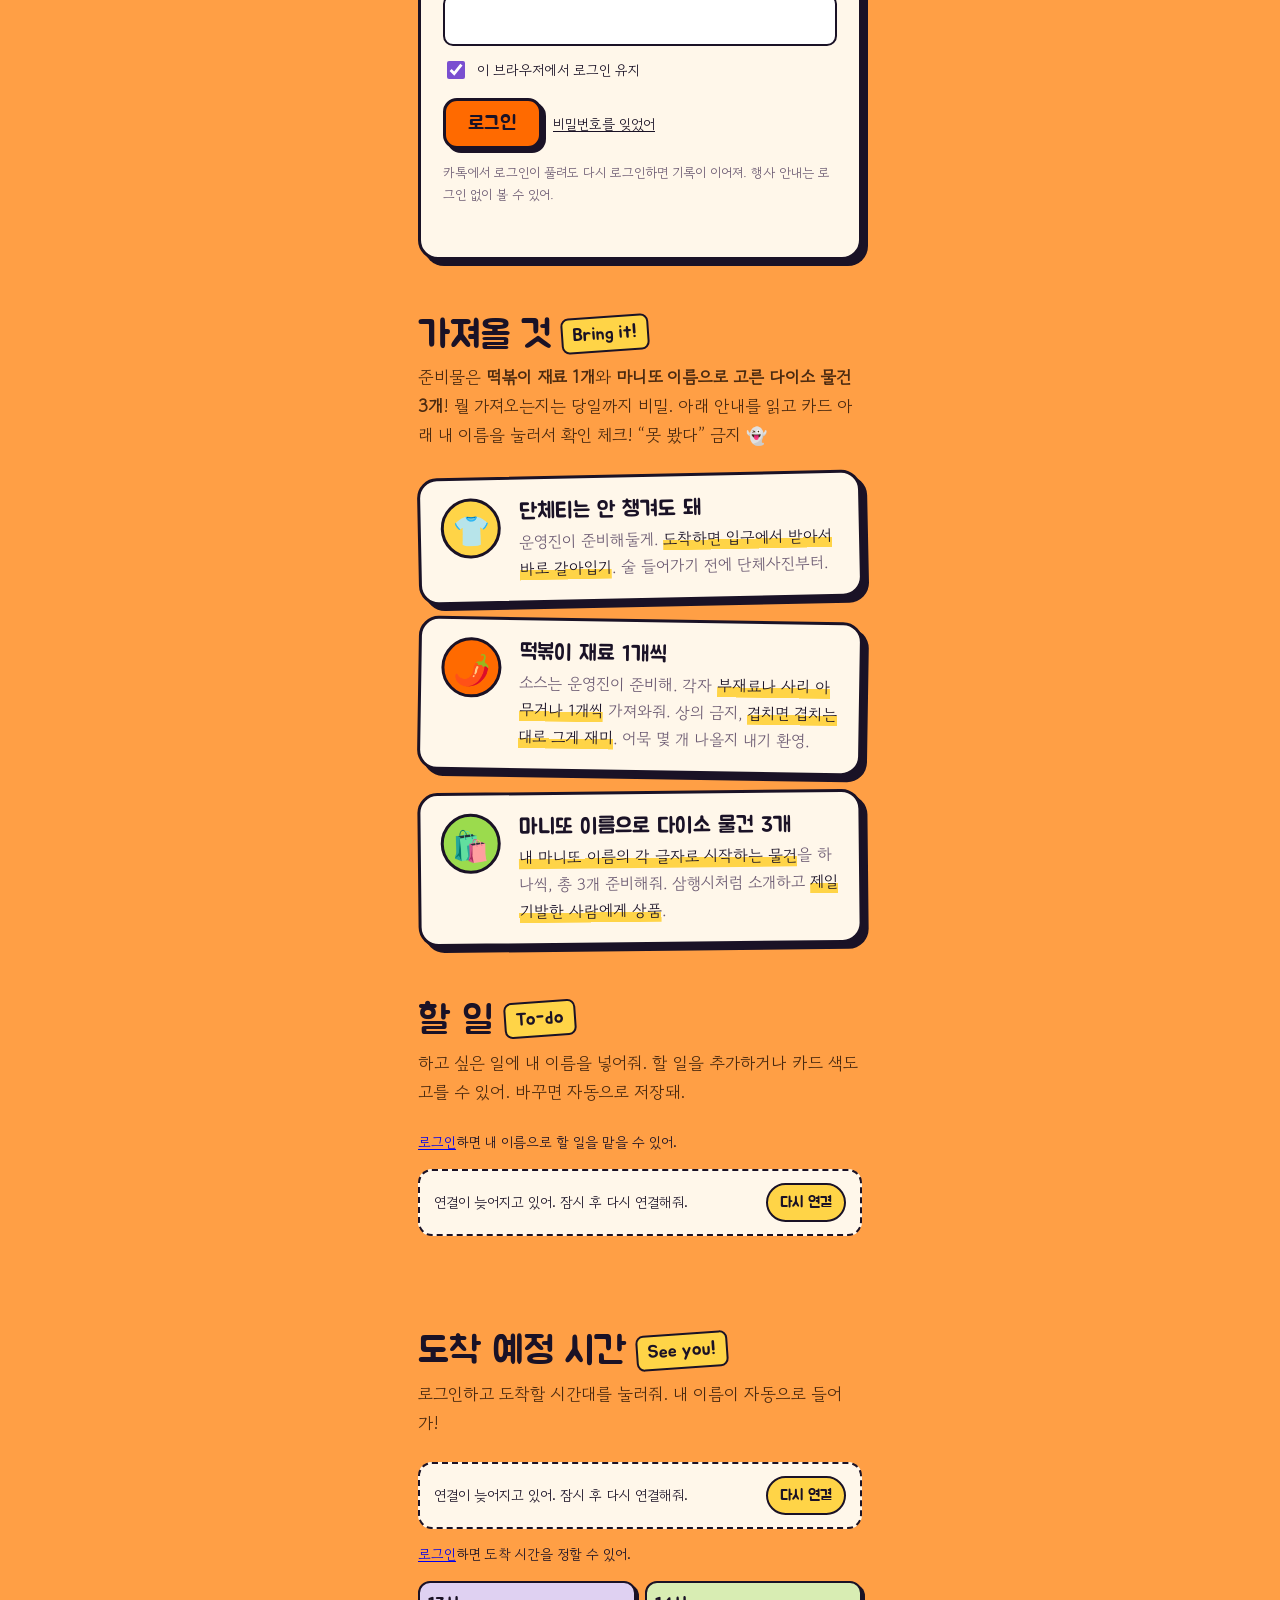
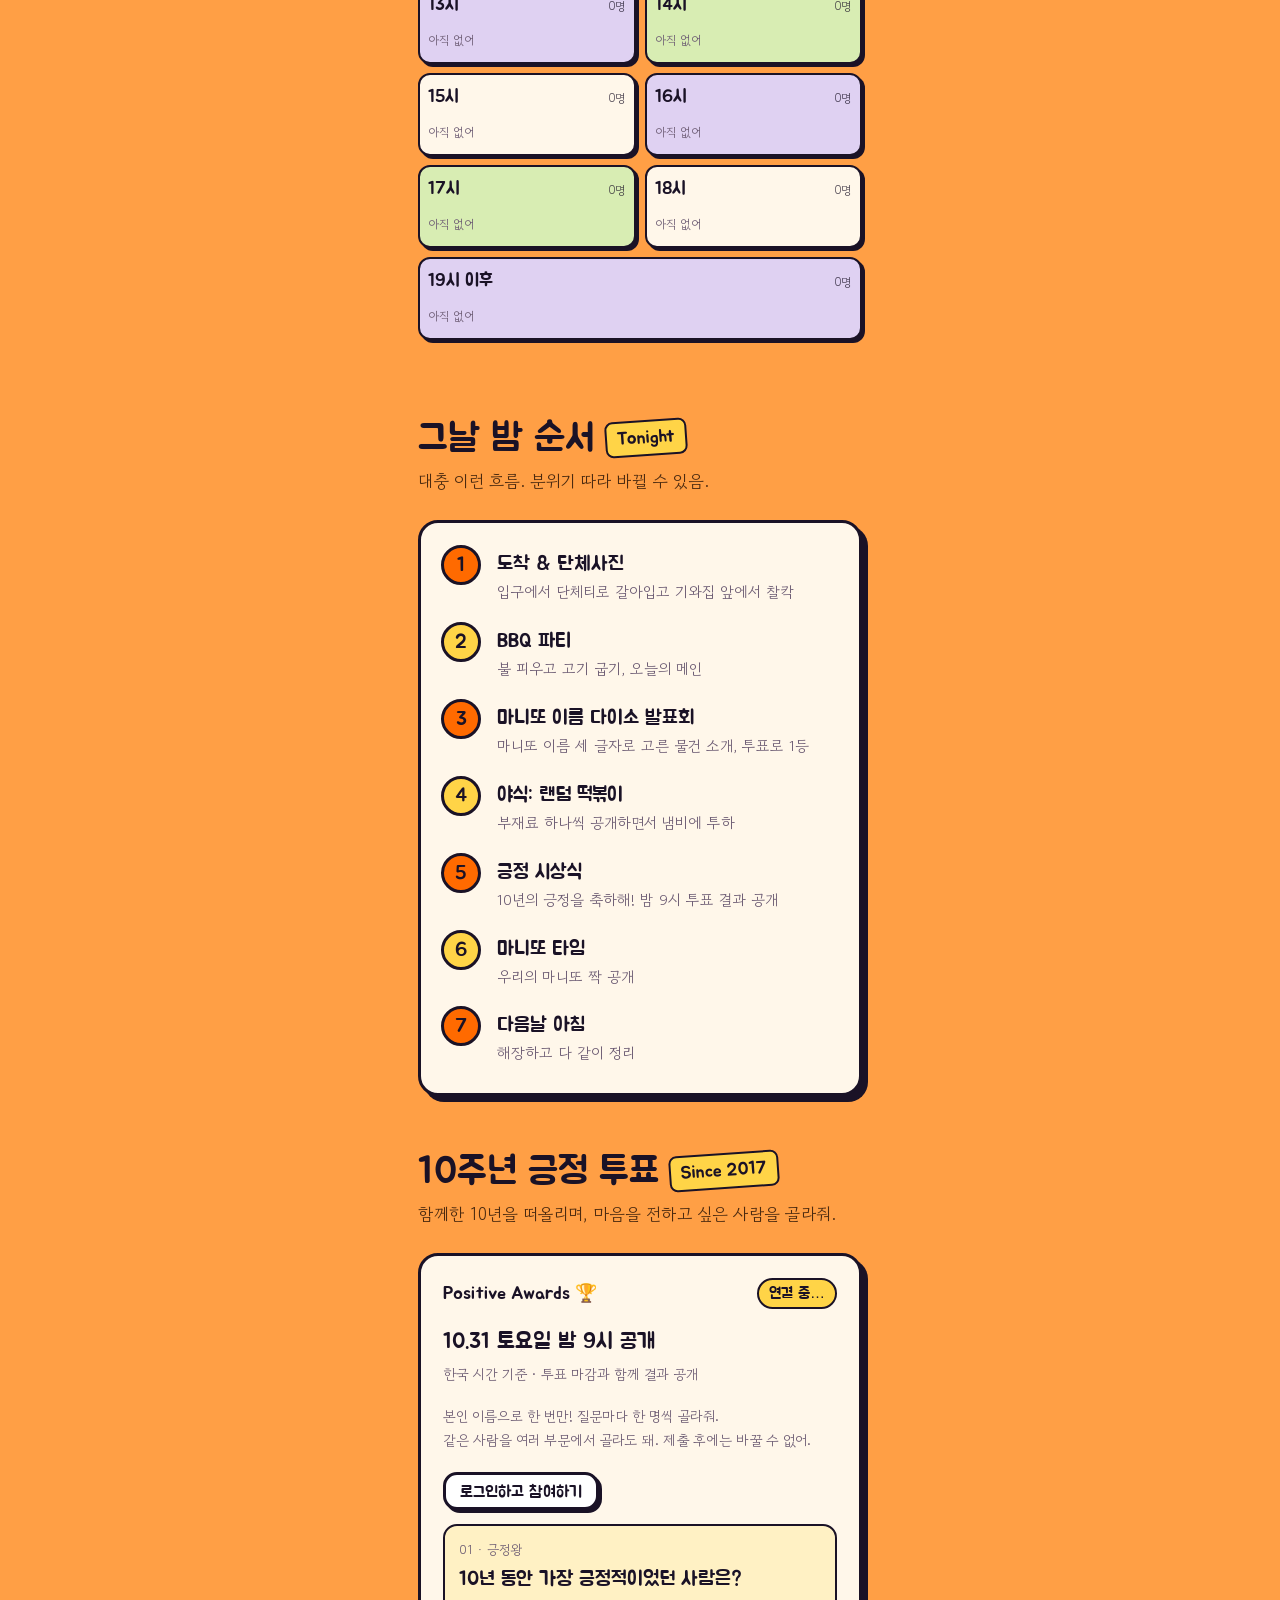
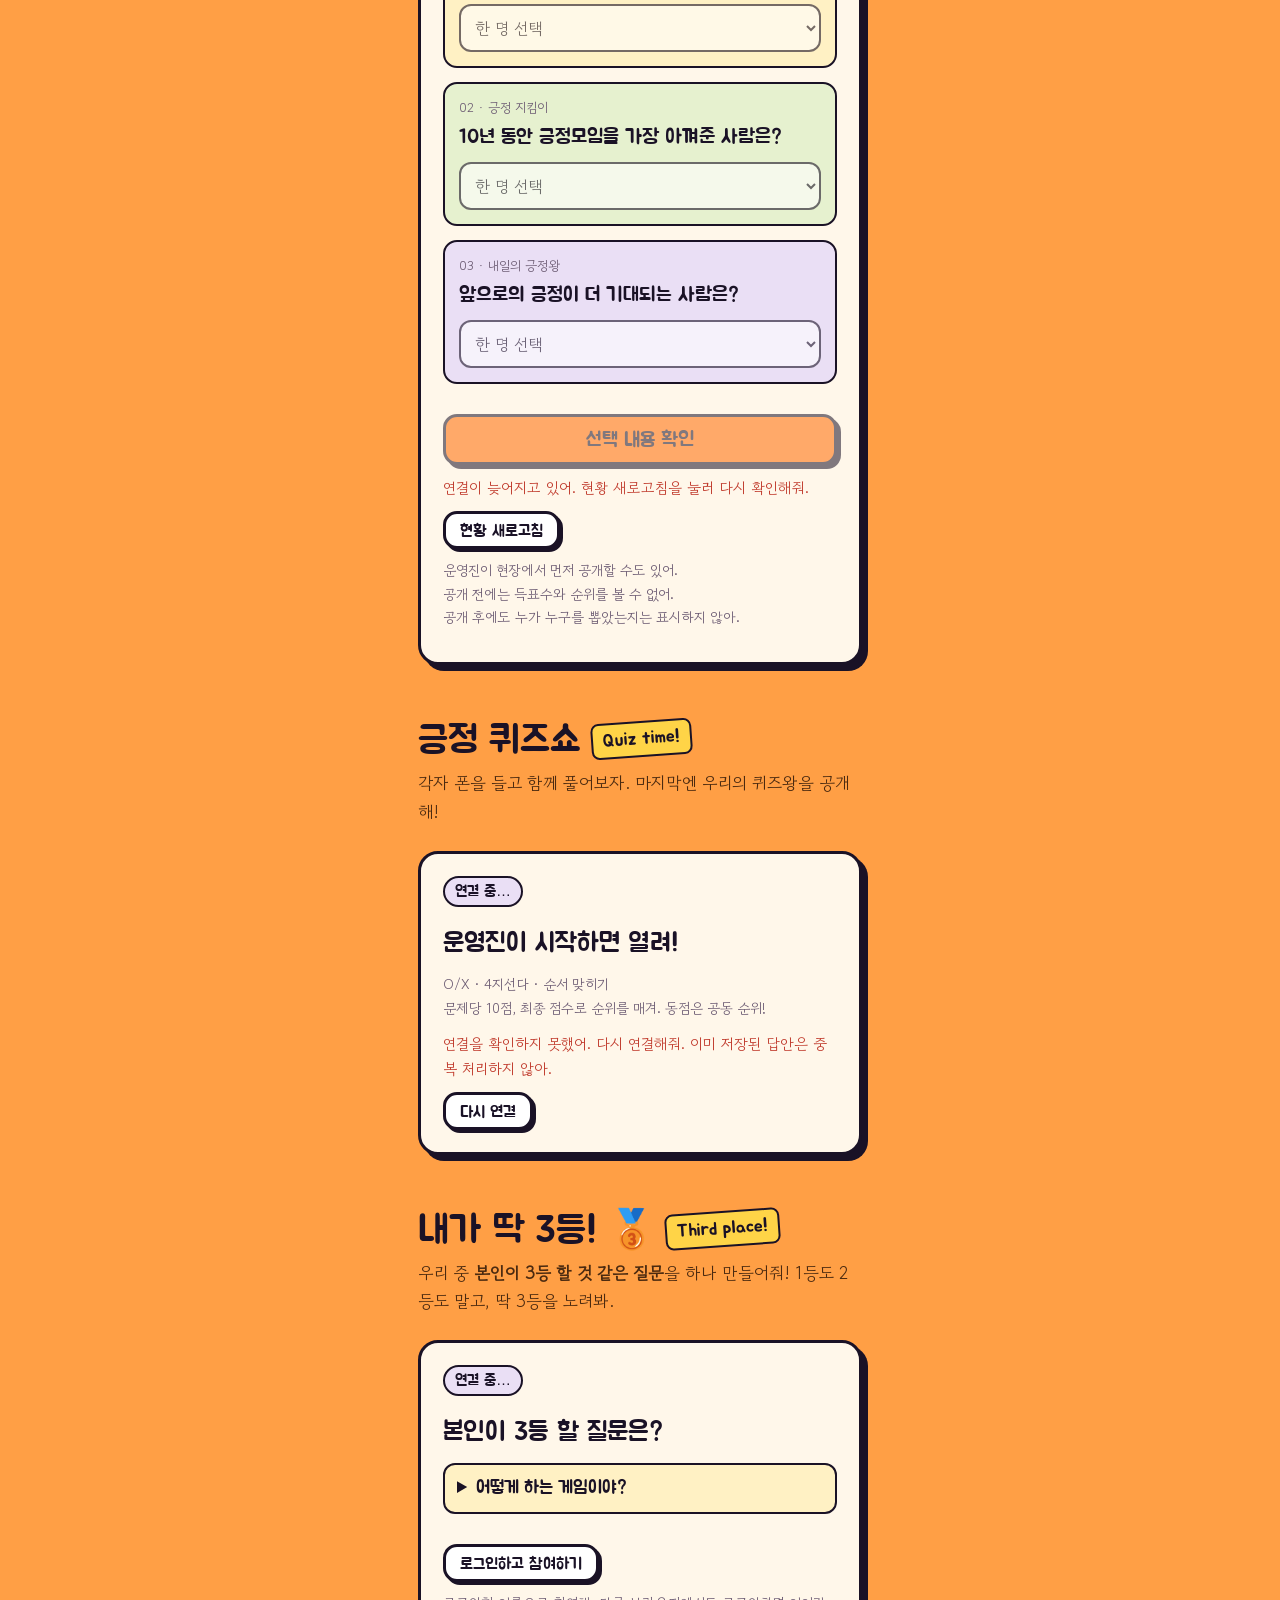
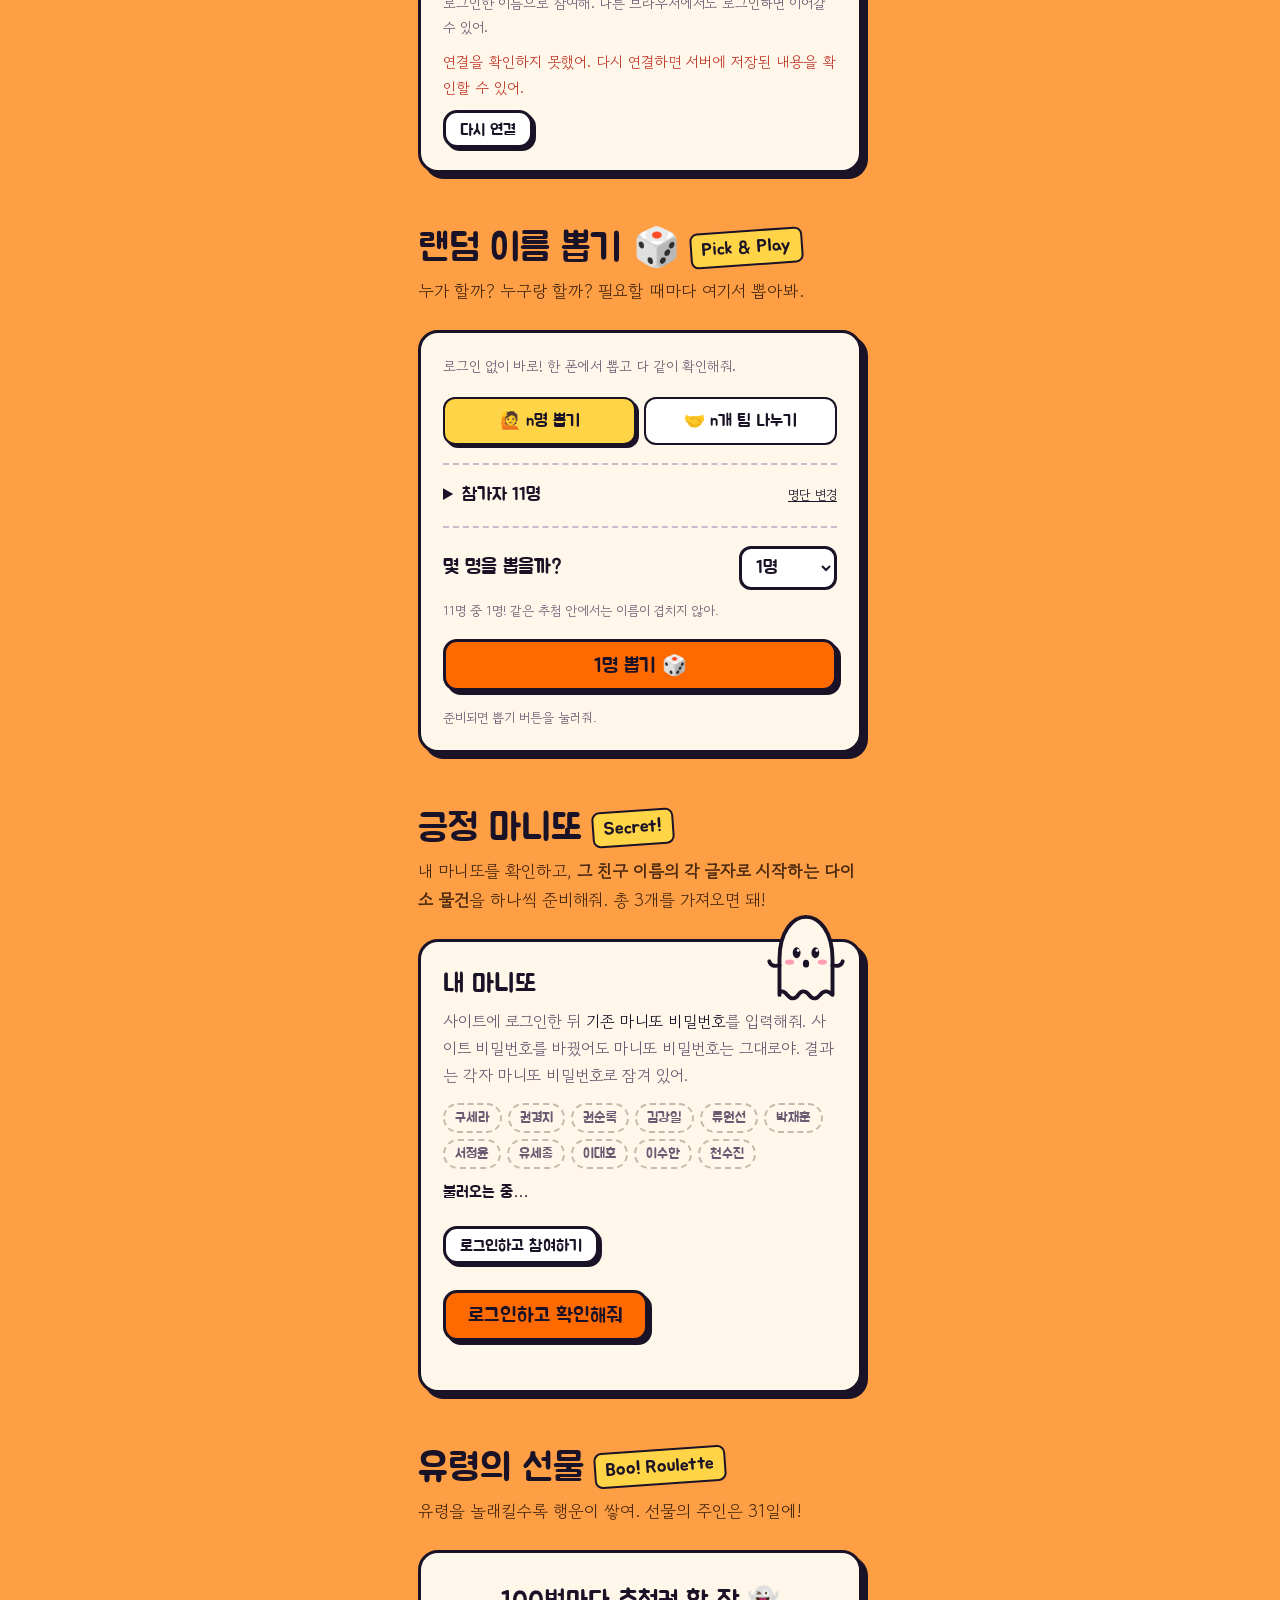
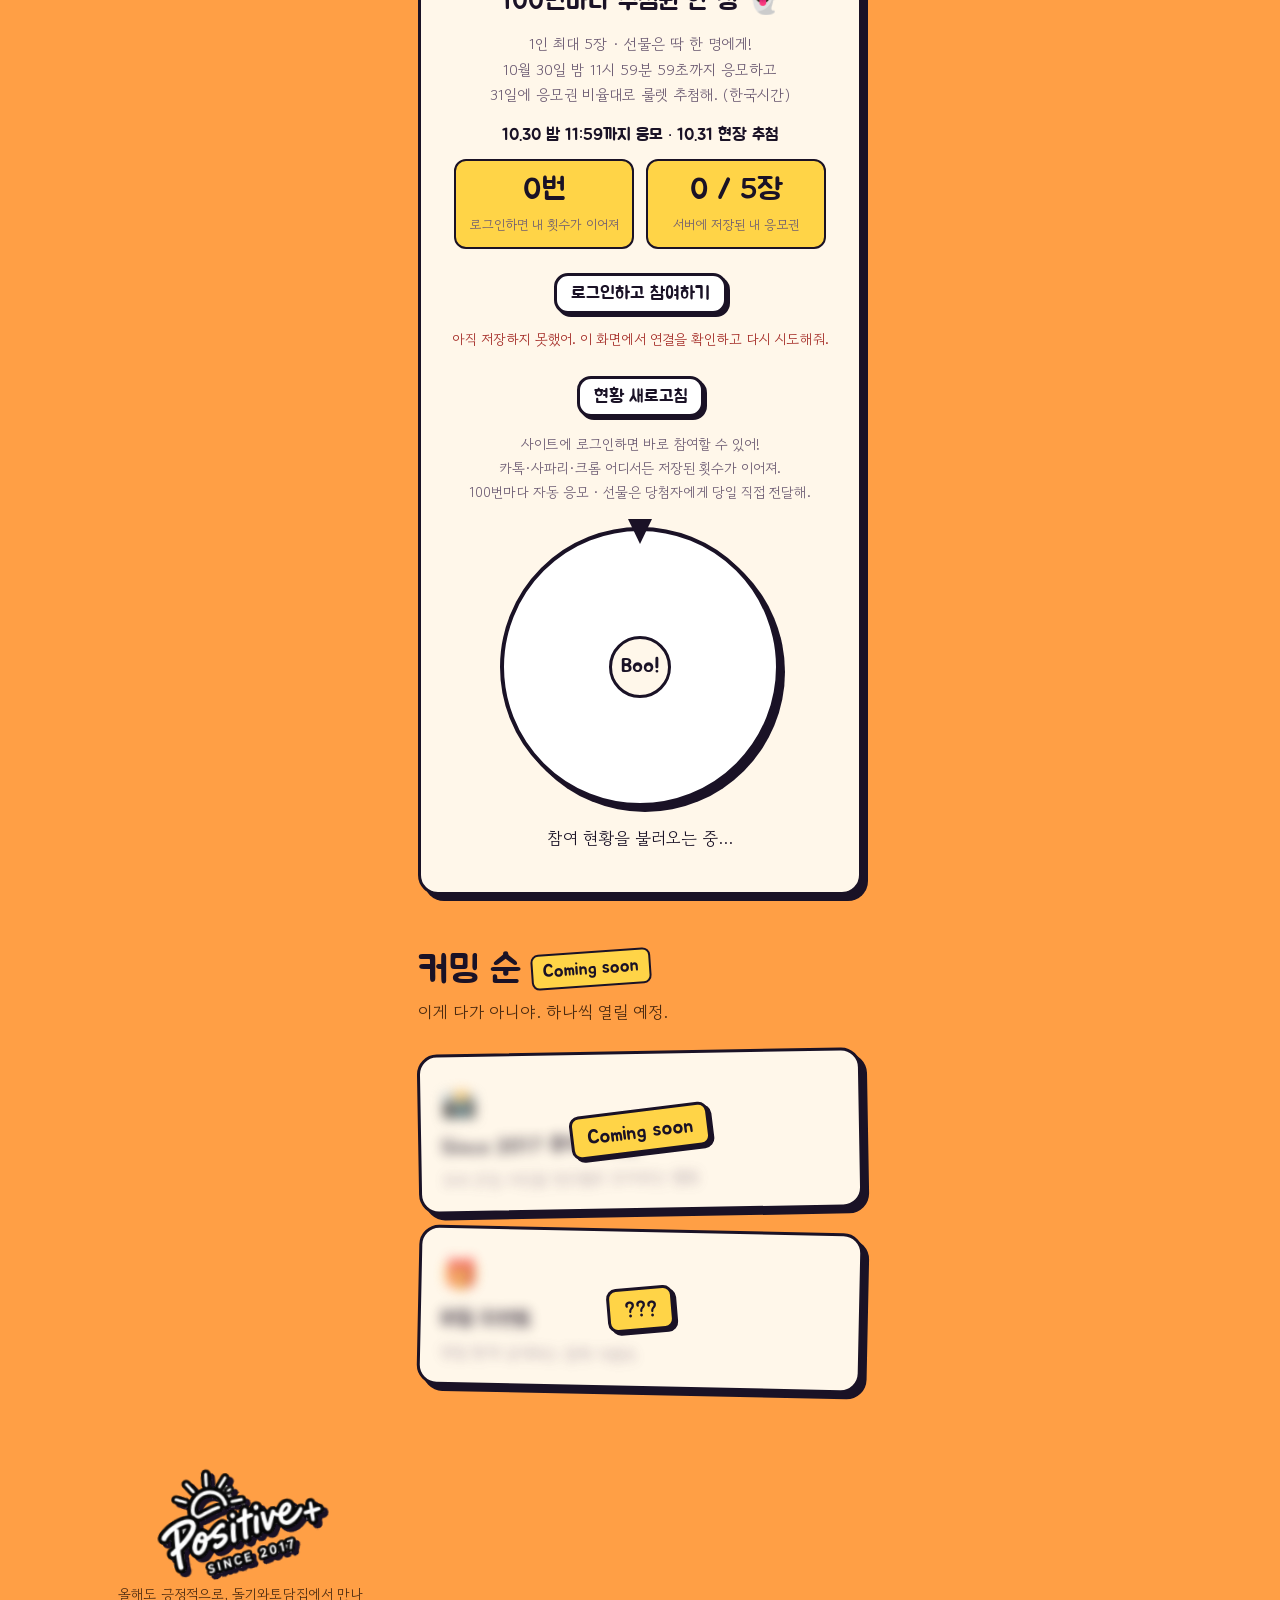
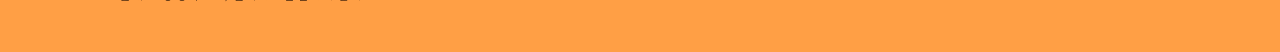
==== commit dbe39c29: "현장용 랜덤 이름 추첨과 균등 팀 배정 추가" ====
--- a/index.html
+++ b/index.html
@@ -35,6 +35,7 @@
 <link rel="stylesheet" href="quiz.css?v=20261028-1">
 <link rel="stylesheet" href="third.css?v=20261029-1">
 <link rel="stylesheet" href="auth.css?v=20261029-1">
+<link rel="stylesheet" href="picker.css?v=20261030-1">
 <link rel="preconnect" href="https://fonts.googleapis.com">
 <link rel="preconnect" href="https://fonts.gstatic.com" crossorigin>
 <link href="https://fonts.googleapis.com/css2?family=Jua&family=Permanent+Marker&family=Gowun+Dodum&display=swap" rel="stylesheet">
@@ -346,7 +347,7 @@
   </div>
 </header>
 
-<nav class="account-nav" aria-label="내 계정"><button type="button" id="auth-jump">로그인 · 내 참여</button></nav>
+<nav class="account-nav" aria-label="바로가기"><button type="button" id="auth-jump">로그인 · 내 참여</button><a class="picker-shortcut" href="#picker">🎲 랜덤 뽑기</a></nav>
 <main class="wrap">
   <section id="account">
     <div class="sh"><h2>내 참여</h2><span class="tag">Hello, positive!</span></div>
@@ -525,6 +526,36 @@
       <div id="third-reveal" class="third-reveal" hidden></div>
       <div id="third-finish" hidden><h4>오늘의 3등 예측 성공자 🥉</h4><p id="third-winners"></p><ol id="third-history" class="third-history"></ol></div>
       <p class="msg" id="third-status" role="status">질문함을 불러오는 중이야…</p><button class="btn ghosty" id="third-retry" type="button">다시 연결</button>
+    </div>
+  </section>
+
+  <section id="picker" aria-labelledby="picker-heading">
+    <div class="sh"><h2 id="picker-heading">랜덤 이름 뽑기 🎲</h2><span class="tag">Pick &amp; Play</span></div>
+    <p class="lede">누가 할까? 누구랑 할까? 필요할 때마다 여기서 뽑아봐.</p>
+    <div class="sticker picker-card">
+      <p class="picker-intro">로그인 없이 바로! 한 폰에서 뽑고 다 같이 확인해줘.</p>
+      <form id="picker-form">
+        <fieldset class="picker-modes">
+          <legend class="picker-sr">뽑기 방식</legend>
+          <label><input type="radio" name="picker-mode" id="picker-mode-people" value="people" checked><span>🙋 n명 뽑기</span></label>
+          <label><input type="radio" name="picker-mode" id="picker-mode-teams" value="teams"><span>🤝 n개 팀 나누기</span></label>
+        </fieldset>
+        <details class="picker-participants">
+          <summary><span id="picker-selected">참가자 11명</span><span class="picker-edit">명단 변경</span></summary>
+          <p class="picker-note">이번에 함께할 사람만 체크해줘.</p>
+          <div class="picker-selection"><button type="button" id="picker-all">모두 선택</button><button type="button" id="picker-none">모두 해제</button></div>
+          <div id="picker-people" class="picker-people" role="group" aria-label="뽑기 참가자"></div>
+        </details>
+        <div class="picker-count-row"><label for="picker-count" id="picker-count-label">몇 명을 뽑을까?</label><select id="picker-count" aria-describedby="picker-help" disabled><option value="1">1명</option></select></div>
+        <p class="picker-note" id="picker-help">같은 추첨 안에서는 이름이 겹치지 않아.</p>
+        <button class="btn picker-go" id="picker-go" type="submit" disabled>1명 뽑기 🎲</button>
+      </form>
+      <p class="picker-note picker-feedback" id="picker-feedback" role="status" aria-live="polite">뽑기를 준비하고 있어…</p>
+      <div id="picker-result" class="picker-result" role="region" aria-labelledby="picker-result-title" hidden>
+        <h3 id="picker-result-title"></h3><div id="picker-result-list"></div>
+        <p class="picker-note" id="picker-result-note"></p>
+      </div>
+      <noscript>랜덤 뽑기를 사용하려면 브라우저에서 자바스크립트를 켜줘.</noscript>
     </div>
   </section>
 
@@ -1131,5 +1162,6 @@
 <script src="vote.js?v=20261029-auth1"></script>
 <script src="third.js?v=20261029-auth1"></script>
 <script src="quiz.js?v=20261029-auth1"></script>
+<script src="picker.js?v=20261030-1"></script>
 </body>
 </html>
--- a/picker.css
+++ b/picker.css
@@ -0,0 +1,39 @@
+.account-nav{display:flex;align-items:center;gap:8px}
+.picker-shortcut{display:inline-flex;align-items:center;min-height:40px;padding:7px 11px;border:2px solid var(--line);border-radius:20px;box-shadow:3px 3px 0 var(--line);background:#DFD1F2;color:var(--paper-ink);font:14px var(--kr);text-decoration:none;white-space:nowrap}
+#picker{scroll-margin-top:70px}
+.picker-card{padding:22px;color-scheme:light}
+.picker-intro{font-size:14px;color:var(--paper-soft);margin:0 0 18px;word-break:keep-all}
+.picker-modes{display:grid;grid-template-columns:1fr 1fr;gap:8px;border:0;padding:0;margin:0 0 18px;min-width:0}
+.picker-modes label{position:relative;margin:0;cursor:pointer;font:17px var(--kr)}
+.picker-modes input,.picker-sr{position:absolute;width:1px;height:1px;padding:0;margin:-1px;overflow:hidden;clip:rect(0,0,0,0);white-space:nowrap;border:0}
+.picker-modes span{display:flex;align-items:center;justify-content:center;min-height:48px;padding:8px 4px;border:2px solid var(--line);border-radius:12px;background:#fff;text-align:center}
+.picker-modes input:checked+span{background:var(--candy);box-shadow:3px 3px 0 var(--line)}
+.picker-modes input:focus-visible+span{outline:3px solid var(--grape);outline-offset:3px}
+.picker-participants{border-block:2px dashed #C9BACC;padding:12px 0;margin:0 0 18px}
+.picker-participants summary{font:18px/1.6 var(--kr);cursor:pointer;min-height:36px;padding:4px 0}
+.picker-edit{float:right;font:13px/2.2 var(--body);text-decoration:underline}
+.picker-note{font-size:13px;color:var(--paper-soft);line-height:1.65;margin:10px 0;word-break:keep-all}
+.picker-selection{display:flex;gap:16px;margin:8px 0}
+.picker-selection button{border:0;background:none;color:var(--paper-ink);font:14px var(--body);text-decoration:underline;padding:8px 0;cursor:pointer}
+.picker-people{display:grid;grid-template-columns:repeat(3,minmax(0,1fr));gap:8px;padding:3px 0 8px}
+.picker-people label{display:flex;align-items:center;justify-content:center;gap:5px;font:16px var(--kr);margin:0;padding:9px 3px;min-height:44px;border:2px solid var(--line);border-radius:11px;background:#fff;cursor:pointer}
+.picker-people label:has(input:checked){background:#E6F1CF}
+.picker-people input{width:16px;height:16px;margin:0;padding:0;accent-color:#6A45B4;flex-shrink:0}
+.picker-count-row{display:flex;align-items:center;justify-content:space-between;gap:12px}
+.picker-count-row label{margin:0;font:20px var(--kr)}
+.picker-count-row select{width:98px;flex-shrink:0;padding:9px 10px;font:18px var(--kr)}
+.picker-card .picker-go{width:100%;margin-top:8px}
+.picker-card button:disabled,.picker-card select:disabled{opacity:.45;cursor:default}
+.picker-feedback{margin:16px 0 0;min-height:1.65em}
+.picker-result{border-top:2px dashed var(--line);margin-top:18px;padding-top:18px}
+.picker-result h3{font:26px var(--kr);margin:0 0 15px}
+.picker-result-list{display:flex;flex-wrap:wrap;gap:10px;list-style:none;padding:0;margin:0}
+.picker-result-list li{background:var(--candy);border:2px solid var(--line);border-radius:12px;box-shadow:3px 3px 0 var(--line);padding:7px 15px;font:24px var(--kr)}
+.picker-teams{display:grid;gap:12px}
+.picker-team{border:2px solid var(--line);border-radius:14px;padding:14px;background:#DFD1F2}
+.picker-team:nth-child(4n+2){background:#E6F1CF}.picker-team:nth-child(4n+3){background:#FFE1B8}.picker-team:nth-child(4n+4){background:#FFF1B5}
+.picker-team h4{font:20px var(--kr);margin:0 0 10px;display:flex;align-items:center;justify-content:space-between}
+.picker-team h4 small{font:13px var(--body)}
+.picker-team ul{display:flex;flex-wrap:wrap;gap:7px;list-style:none;margin:0;padding:0}
+.picker-team li{font:20px var(--kr);background:#ffffffb8;padding:4px 9px;border-radius:8px}
+@media(max-width:360px){.picker-card{padding:16px}.picker-modes label{font-size:15px}.picker-people{gap:6px}.picker-people label{font-size:15px}}
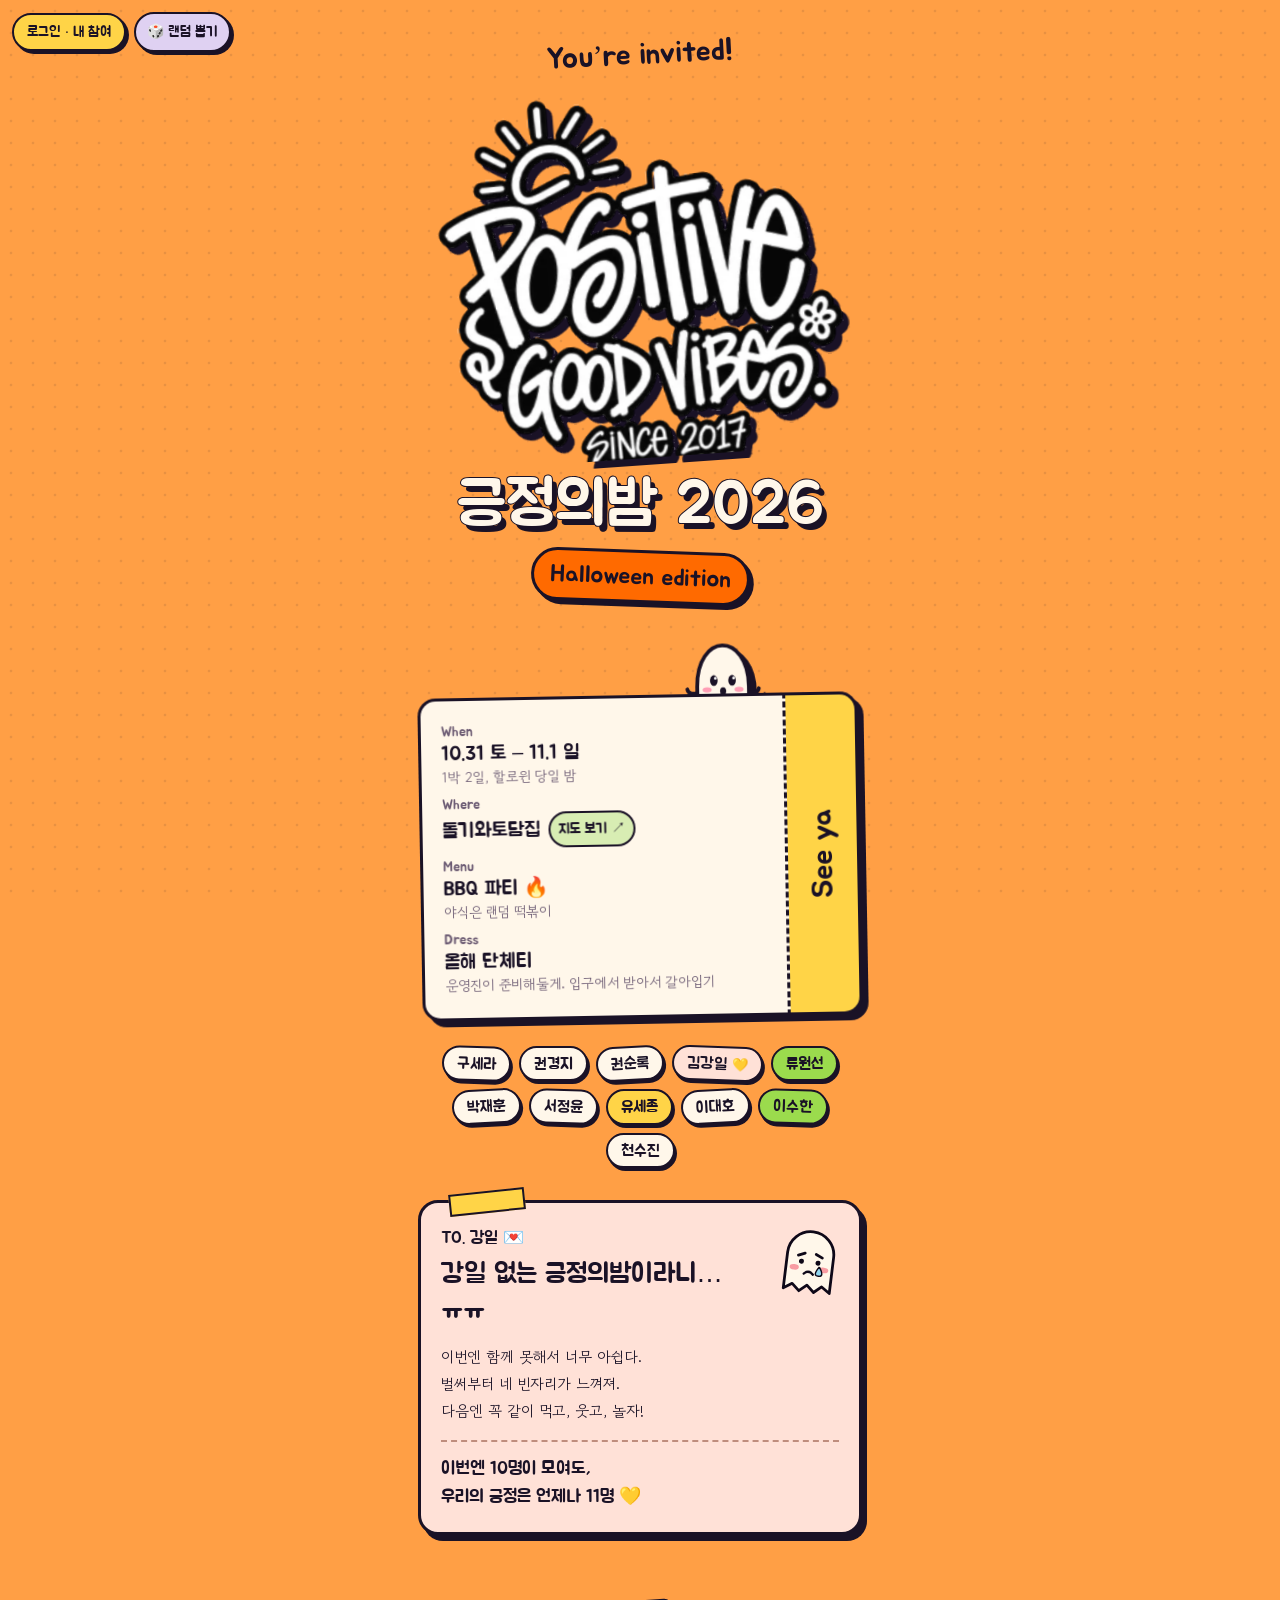
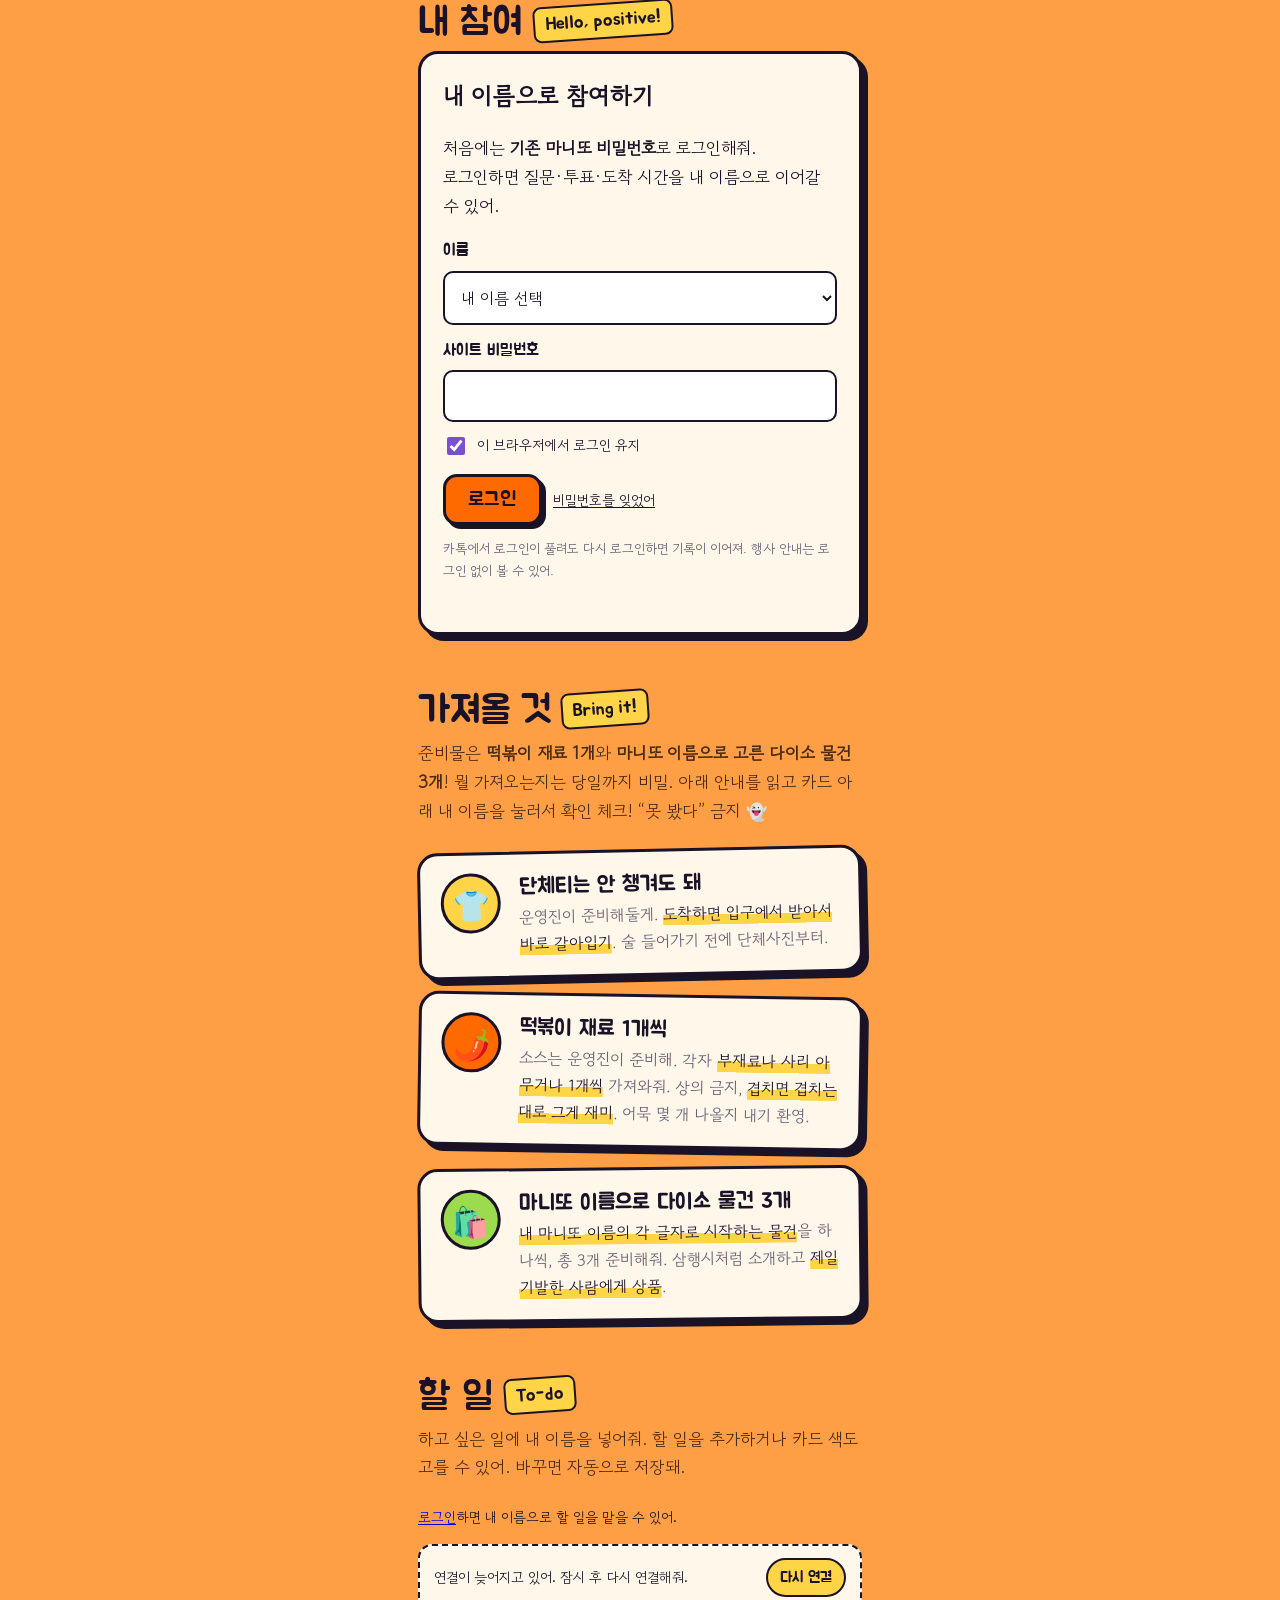
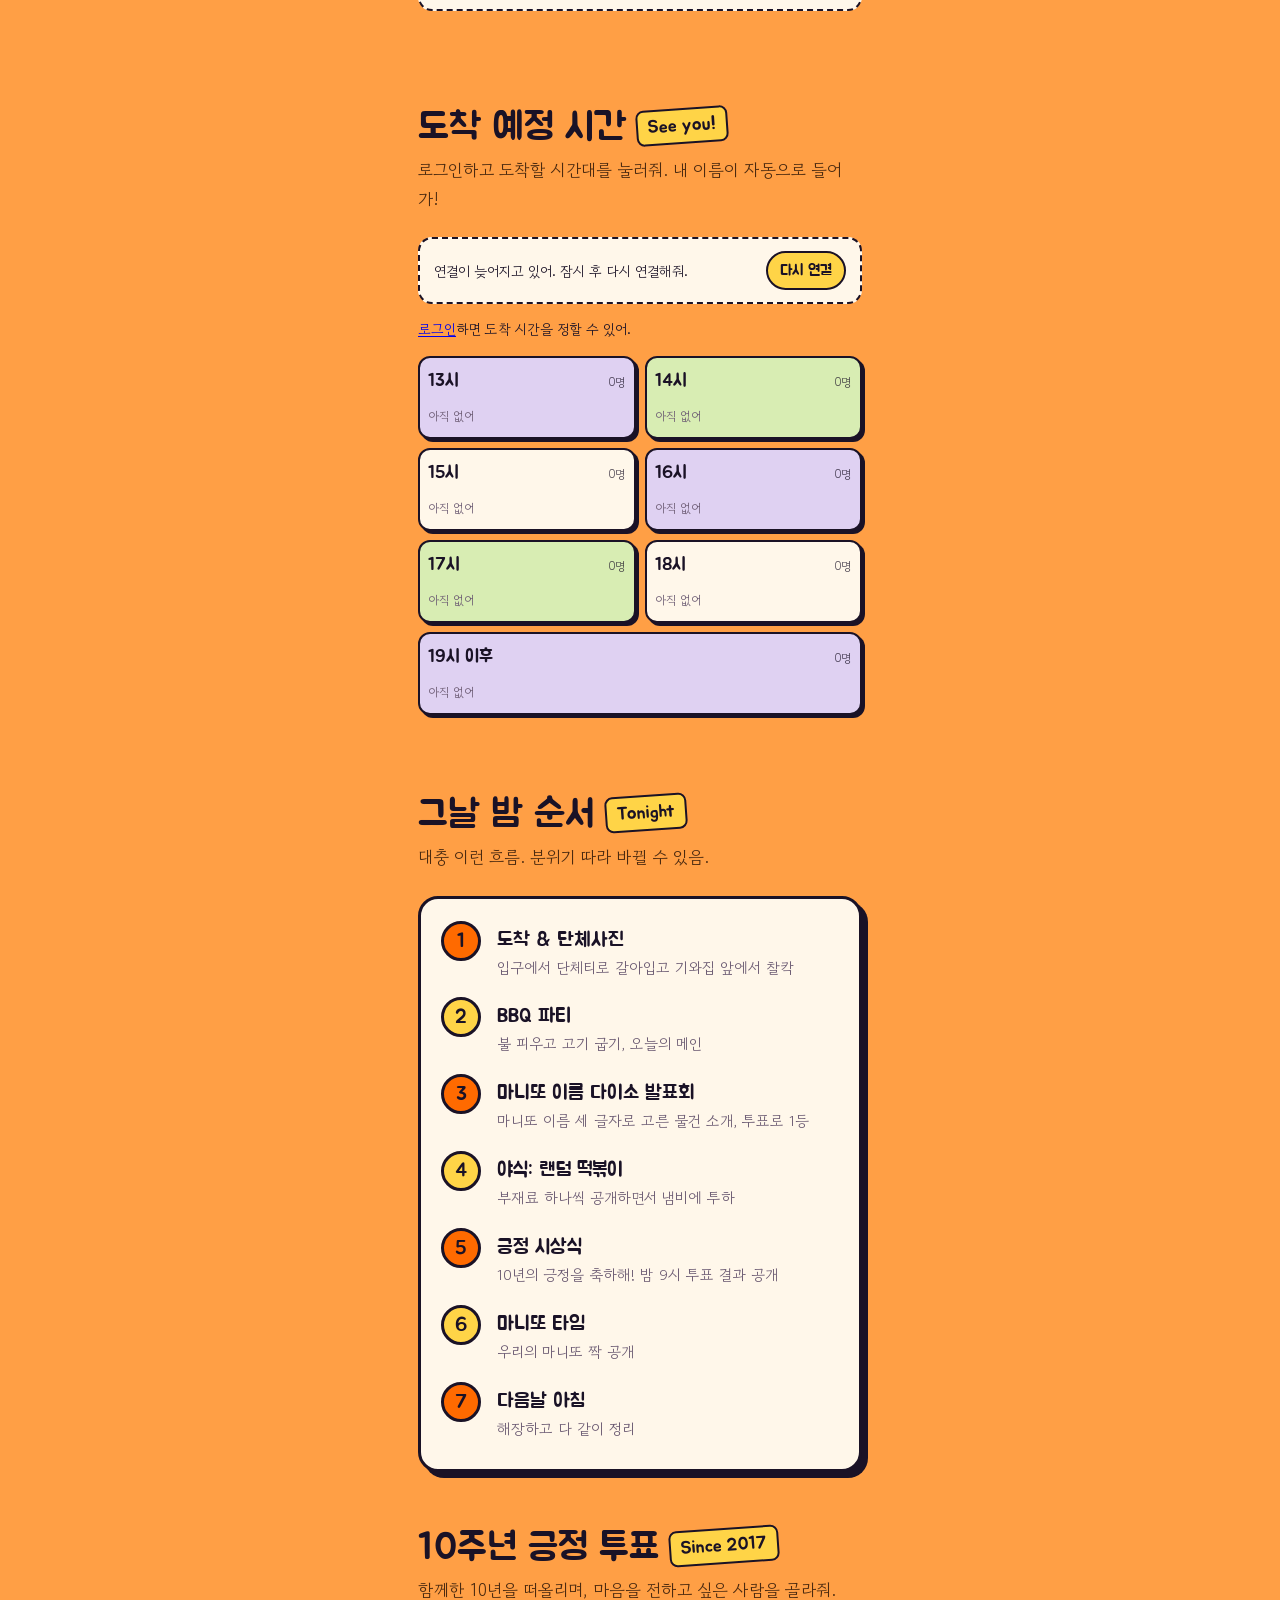
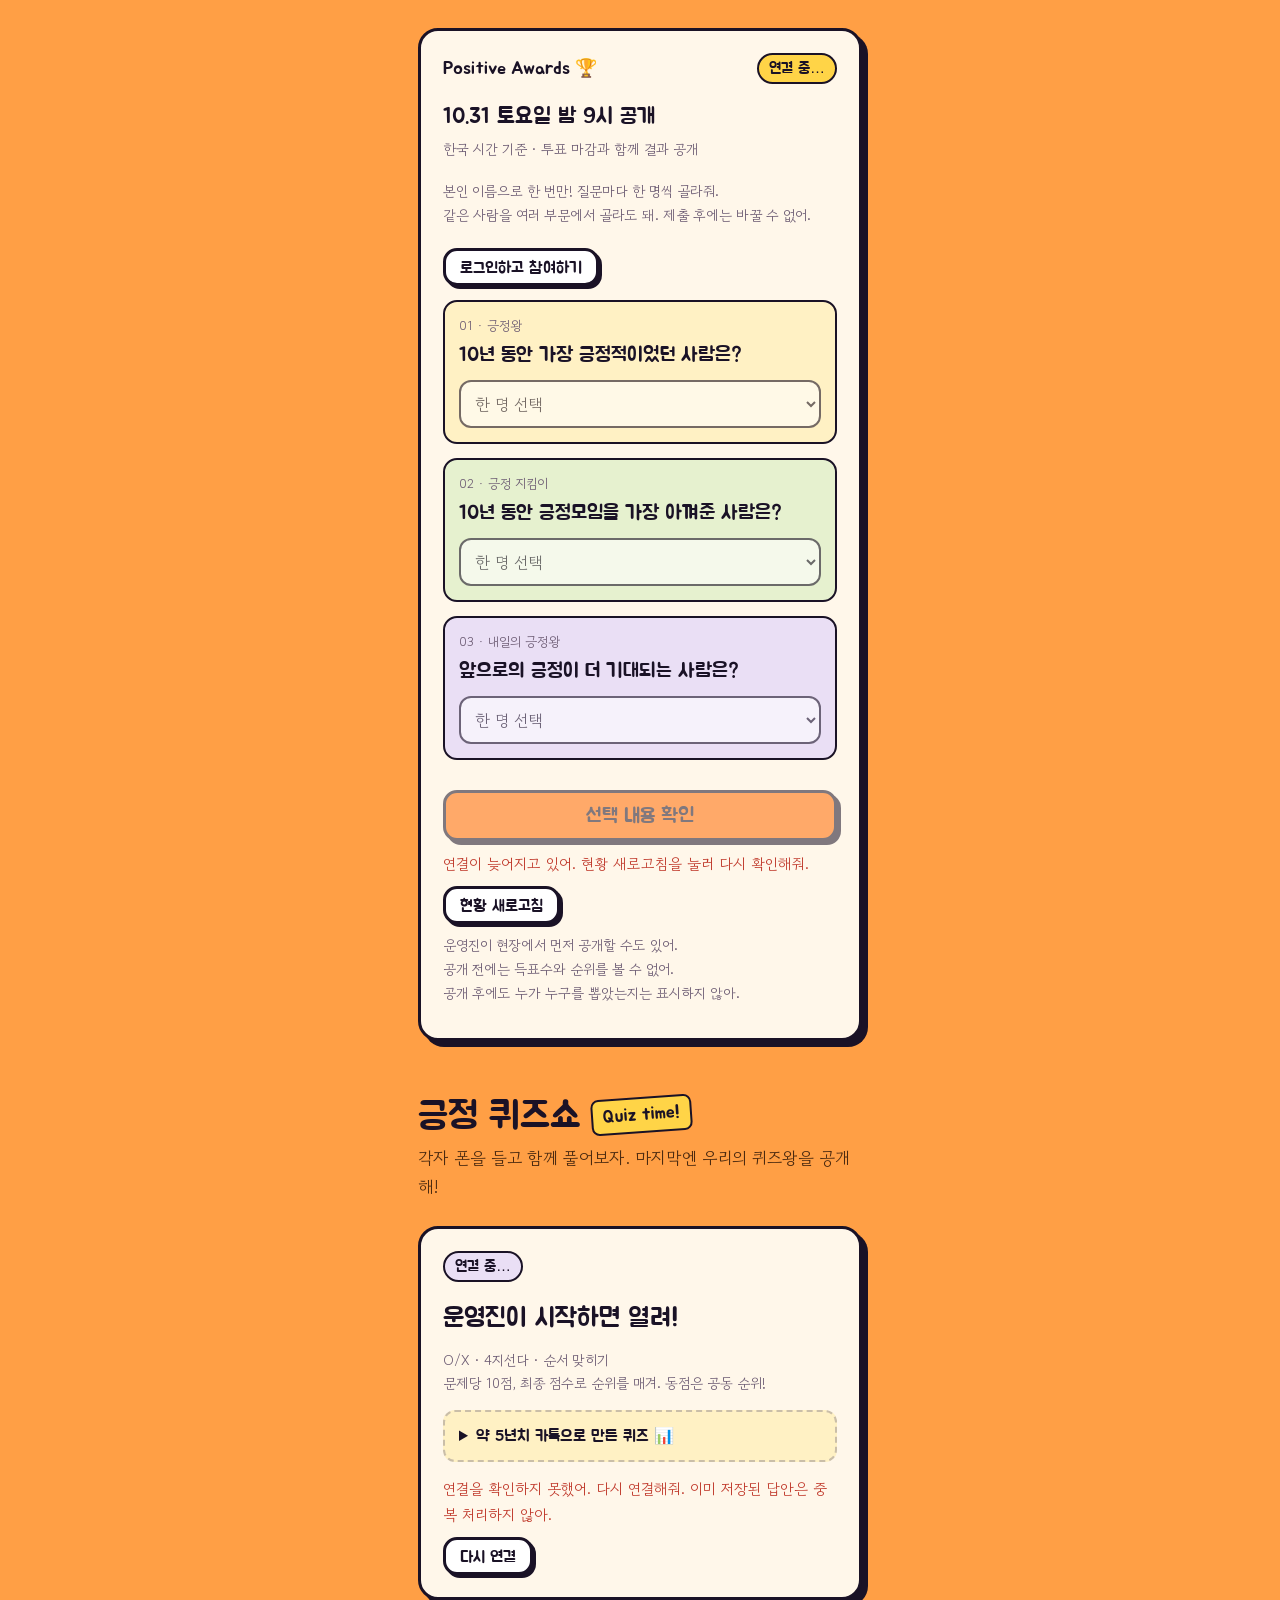
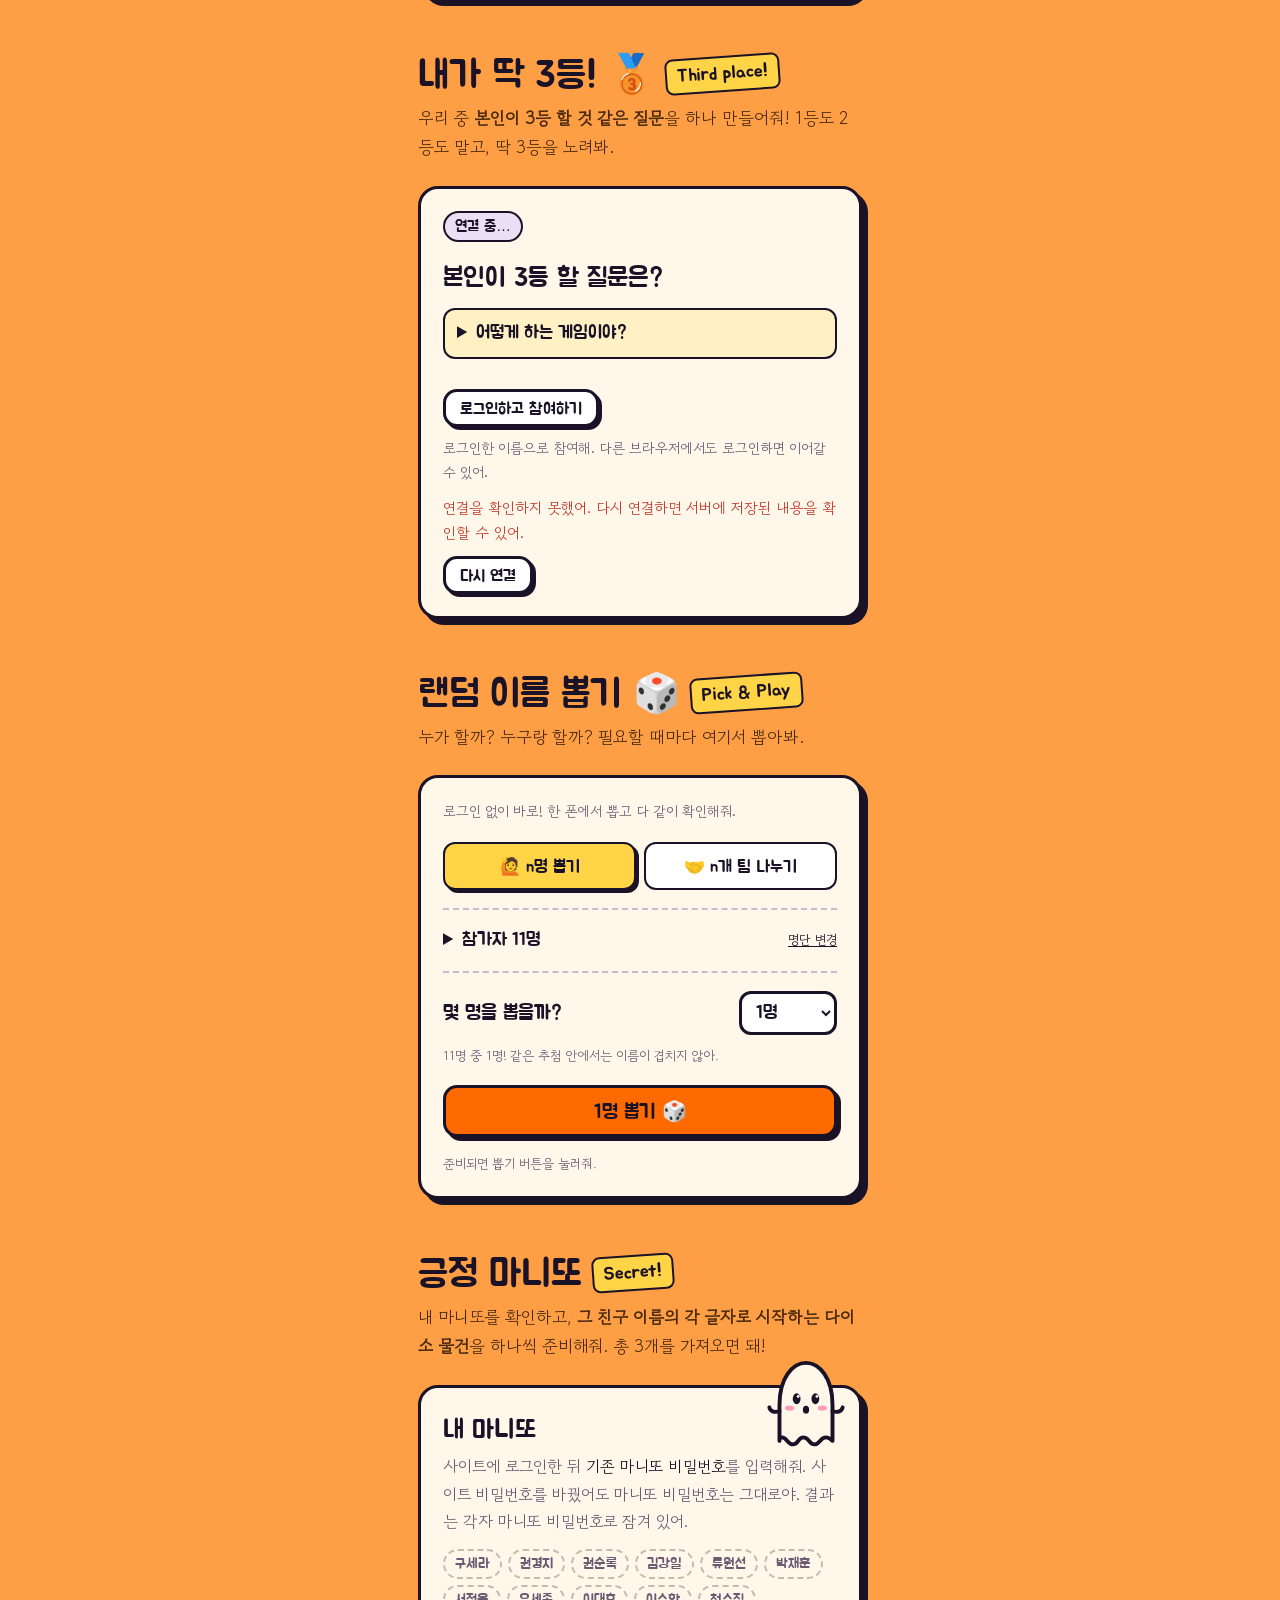
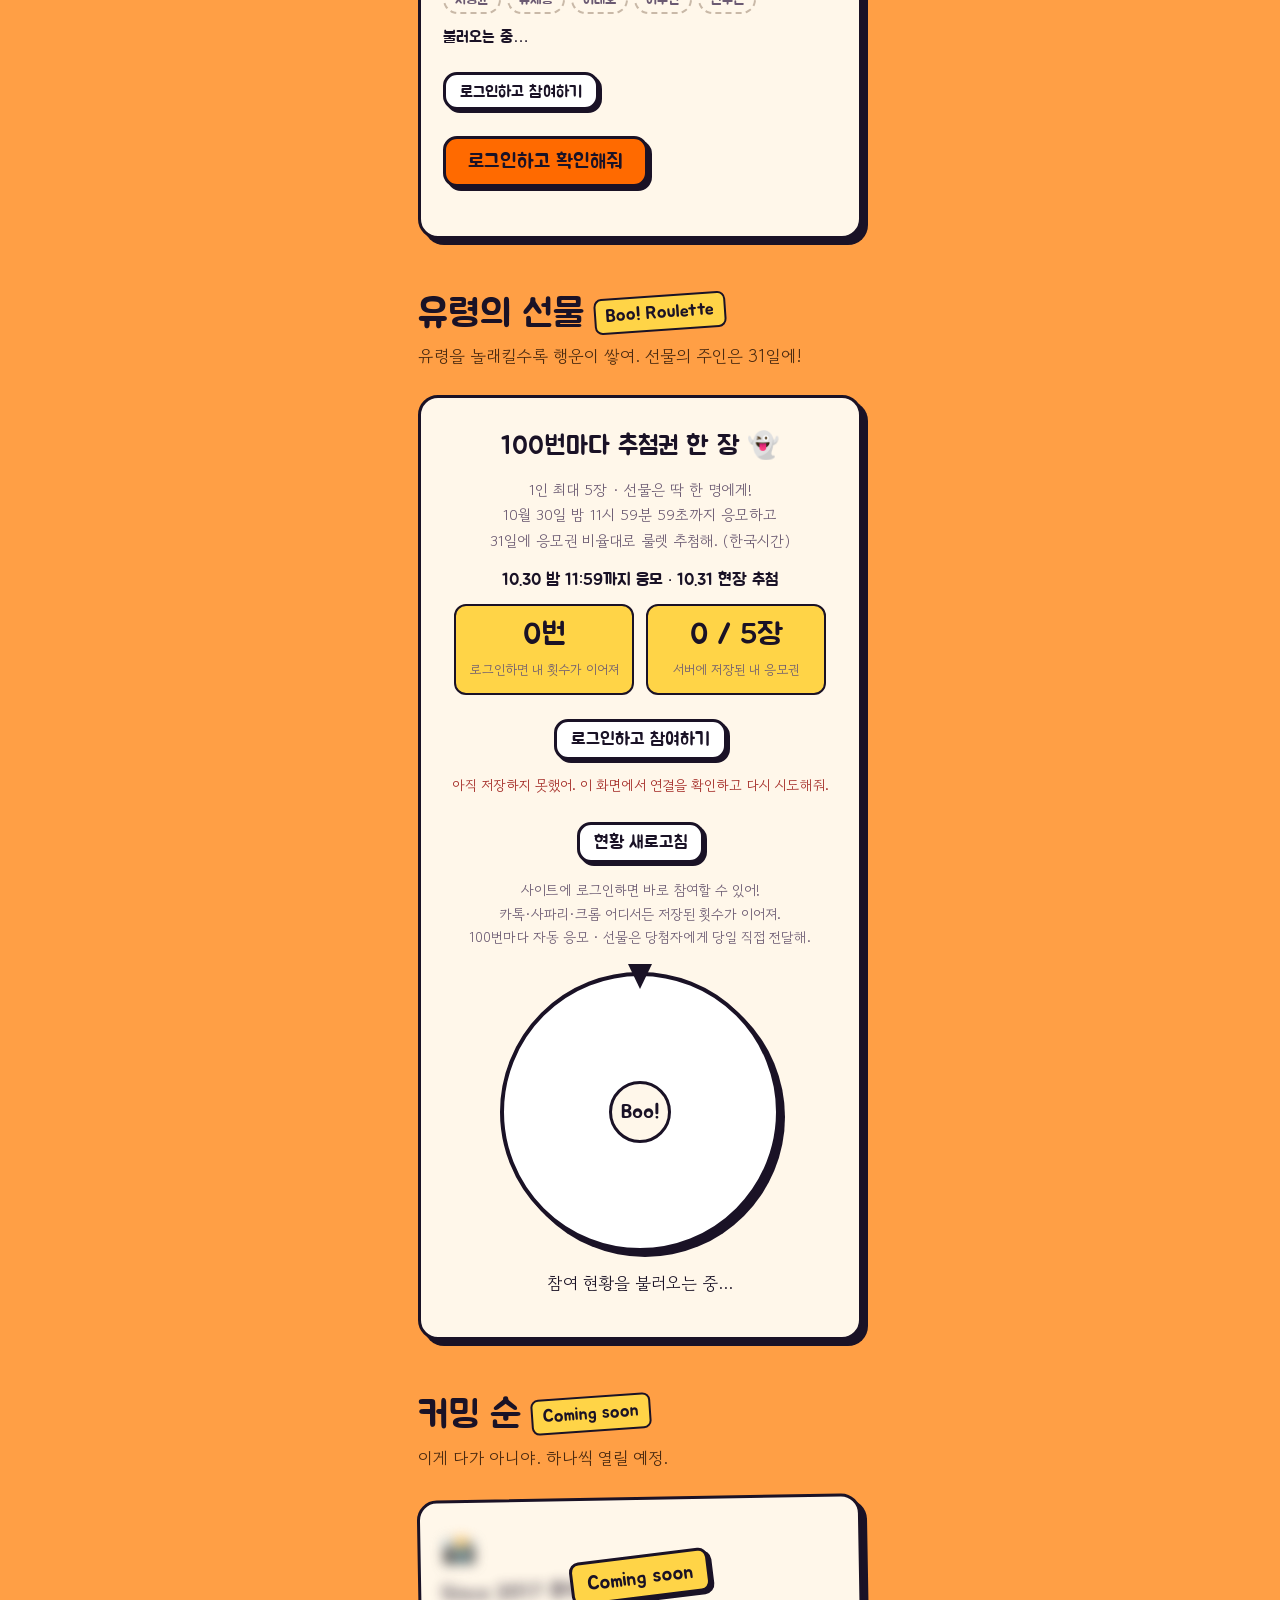
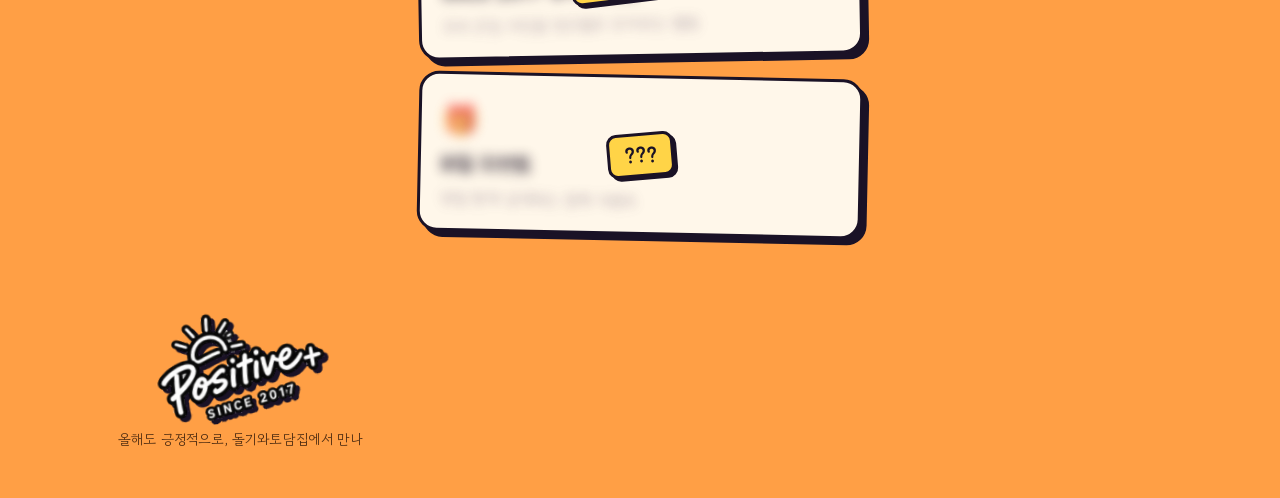
==== commit a2ad887a: "강일이에게 보내는 편지와 5년치 카톡 퀴즈 안내 추가" ====
--- a/index.html
+++ b/index.html
@@ -32,7 +32,7 @@
 </script>
 <link rel="icon" href="data:image/svg+xml,%3Csvg xmlns='http://www.w3.org/2000/svg' viewBox='0 0 100 100'%3E%3Ctext y='.9em' font-size='90'%3E%F0%9F%8E%83%3C/text%3E%3C/svg%3E">
 <link rel="stylesheet" href="vote.css?v=20261028-2">
-<link rel="stylesheet" href="quiz.css?v=20261028-1">
+<link rel="stylesheet" href="quiz.css?v=20261030-1">
 <link rel="stylesheet" href="third.css?v=20261029-1">
 <link rel="stylesheet" href="auth.css?v=20261029-1">
 <link rel="stylesheet" href="picker.css?v=20261030-1">
@@ -125,6 +125,15 @@
 .guests li{font-family:var(--kr);font-size:16px;background:var(--paper);color:var(--paper-ink);border:2.5px solid var(--line);border-radius:999px;padding:3px 13px 1px;box-shadow:2px 3px 0 var(--line)}
 .guests li:nth-child(3n){transform:rotate(-3deg)}.guests li:nth-child(3n+1){transform:rotate(2deg)}
 .guests li:nth-child(4n){background:var(--candy)}.guests li:nth-child(5n){background:var(--slime)}
+.guests li.guest-in-spirit{background:#FFE1D7;display:inline-flex;align-items:center;gap:5px}
+.guest-in-spirit span{font-size:13px}
+.miss-you{position:relative;margin:32px 0 8px;padding:24px 20px 20px;background:#FFE1D7;color:var(--paper-ink);border:3px solid var(--line);border-radius:20px;box-shadow:5px 6px 0 var(--line);text-align:left;word-break:keep-all}
+.miss-you::before{content:"";position:absolute;top:-12px;left:28px;width:76px;height:22px;border:2px solid var(--line);background:var(--candy);transform:rotate(-6deg)}
+.miss-you .miss-you-to{margin:0 0 8px;font:17px var(--marker)}
+.miss-you h2{max-width:calc(100% - 68px);font:clamp(21px,6.9vw,27px)/1.35 var(--kr);font-weight:400;margin:0 0 14px;overflow-wrap:anywhere}
+.miss-you p{font-size:15px;line-height:1.8;margin:0 0 16px}
+.miss-you .miss-you-ghost{position:absolute;right:17px;top:23px;width:65px;height:76px;transform:rotate(7deg)}
+.miss-you .miss-you-sign{margin:0;padding-top:13px;border-top:2px dashed #BF8D7D;font:18px/1.6 var(--kr)}
 
 /* ---------- sections ---------- */
 section{padding:50px 0 6px}
@@ -342,8 +351,22 @@
     </div>
 
     <ul class="guests" aria-label="초대된 사람">
-      <li>구세라</li><li>권경지</li><li>권순록</li><li>김강일</li><li>류원선</li><li>박재훈</li><li>서정윤</li><li>유세종</li><li>이대호</li><li>이수한</li><li>천수진</li>
+      <li>구세라</li><li>권경지</li><li>권순록</li><li class="guest-in-spirit">김강일 <span aria-label="올해는 마음으로 함께">💛</span></li><li>류원선</li><li>박재훈</li><li>서정윤</li><li>유세종</li><li>이대호</li><li>이수한</li><li>천수진</li>
     </ul>
+    <aside class="miss-you" aria-labelledby="miss-you-title">
+      <p class="miss-you-to">TO. 강일 💌</p>
+      <svg class="miss-you-ghost" viewBox="0 0 70 82" aria-hidden="true" focusable="false">
+        <path d="M10 70V31a25 25 0 0 1 50 0v39l-9-6-8 7-8-7-8 7-8-7z" fill="#FFF7EA" stroke="#0E0818" stroke-width="3" stroke-linejoin="round"/>
+        <path d="m22 33 7-3m12 0 7 3" fill="none" stroke="#0E0818" stroke-width="3" stroke-linecap="round"/>
+        <circle cx="26" cy="39" r="2.7" fill="#0E0818"/><circle cx="44" cy="39" r="2.7" fill="#0E0818"/>
+        <ellipse cx="19" cy="46" rx="5" ry="3" fill="#F89CA2"/><ellipse cx="51" cy="46" rx="5" ry="3" fill="#F89CA2"/>
+        <path d="M30 52q5-5 10 0" fill="none" stroke="#0E0818" stroke-width="2.5" stroke-linecap="round"/>
+        <path d="M46 43q-7 10 0 10t0-10" fill="#91D7F0" stroke="#0E0818" stroke-width="1.5"/>
+      </svg>
+      <h2 id="miss-you-title">강일 없는 긍정의밤이라니… ㅠㅠ</h2>
+      <p>이번엔 함께 못해서 너무 아쉽다.<br>벌써부터 네 빈자리가 느껴져.<br>다음엔 꼭 같이 먹고, 웃고, 놀자!</p>
+      <p class="miss-you-sign">이번엔 10명이 모여도,<br>우리의 긍정은 언제나 11명 💛</p>
+    </aside>
   </div>
 </header>
 
@@ -484,6 +507,12 @@
       <div class="quiz-top"><span id="quiz-phase" class="quiz-pill">연결 중…</span><span id="quiz-count" class="quiz-note"></span></div>
       <h3 id="quiz-title" class="quiz-title">운영진이 시작하면 열려!</h3>
       <p id="quiz-intro" class="quiz-note">O/X · 4지선다 · 순서 맞히기<br>문제당 10점, 최종 점수로 순위를 매겨. 동점은 공동 순위!</p>
+      <details class="quiz-data-note">
+        <summary>약 5년치 카톡으로 만든 퀴즈 📊</summary>
+        <p>2021.09.17–2026.10.28의 대화 기록을 바탕으로, 추억 문제와 카톡 통계 문제를 섞었어. 통계는 긍정 친구 11명 기준이야.</p>
+        <p>메시지 수는 보낸 말풍선 1개를 1건으로 세고, 웃음·사진·이모티콘도 포함해. 말버릇·단어 문제는 ㅋ·ㅎ, 기호, 링크, 첨부 표시를 빼고 비교했어.</p>
+        <p>단독 표현은 메시지 전체가 같은 경우, 단어는 그 단어가 등장한 메시지 수를 세었어. 다른 철자는 따로 집계했고, 자세한 기준과 횟수는 정답 공개 때 알려줄게!</p>
+      </details>
       <div id="quiz-entry" hidden>
         <label for="quiz-name">참여할 내 이름</label>
         <select id="quiz-name" disabled></select>
--- a/quiz.css
+++ b/quiz.css
@@ -4,6 +4,9 @@
 .quiz-pill{font:15px var(--kr);padding:4px 10px;border:2px solid var(--line);border-radius:99px;background:#EADFF5}
 .quiz-title{font:26px/1.4 var(--kr);margin:18px 0 12px;word-break:keep-all}
 .quiz-note{font-size:14px;color:var(--paper-soft);word-break:keep-all;margin:10px 0}
+.quiz-data-note{margin:14px 0;padding:12px 14px;border:2px dashed #CABEA8;border-radius:12px;background:#FFF1C4;font-size:13px;line-height:1.7;word-break:keep-all}
+.quiz-data-note summary{font:16px/1.5 var(--kr);cursor:pointer}
+.quiz-data-note p{margin:10px 0 0;color:var(--paper-soft)}
 .quiz-people{display:flex;flex-wrap:wrap;gap:6px;list-style:none;padding:0;margin:12px 0}
 .quiz-people li{font:14px var(--kr);background:#E6F1CF;border:2px solid var(--line);border-radius:99px;padding:4px 9px}
 .quiz-options{display:grid;grid-template-columns:1fr 1fr;gap:10px;margin:18px 0}
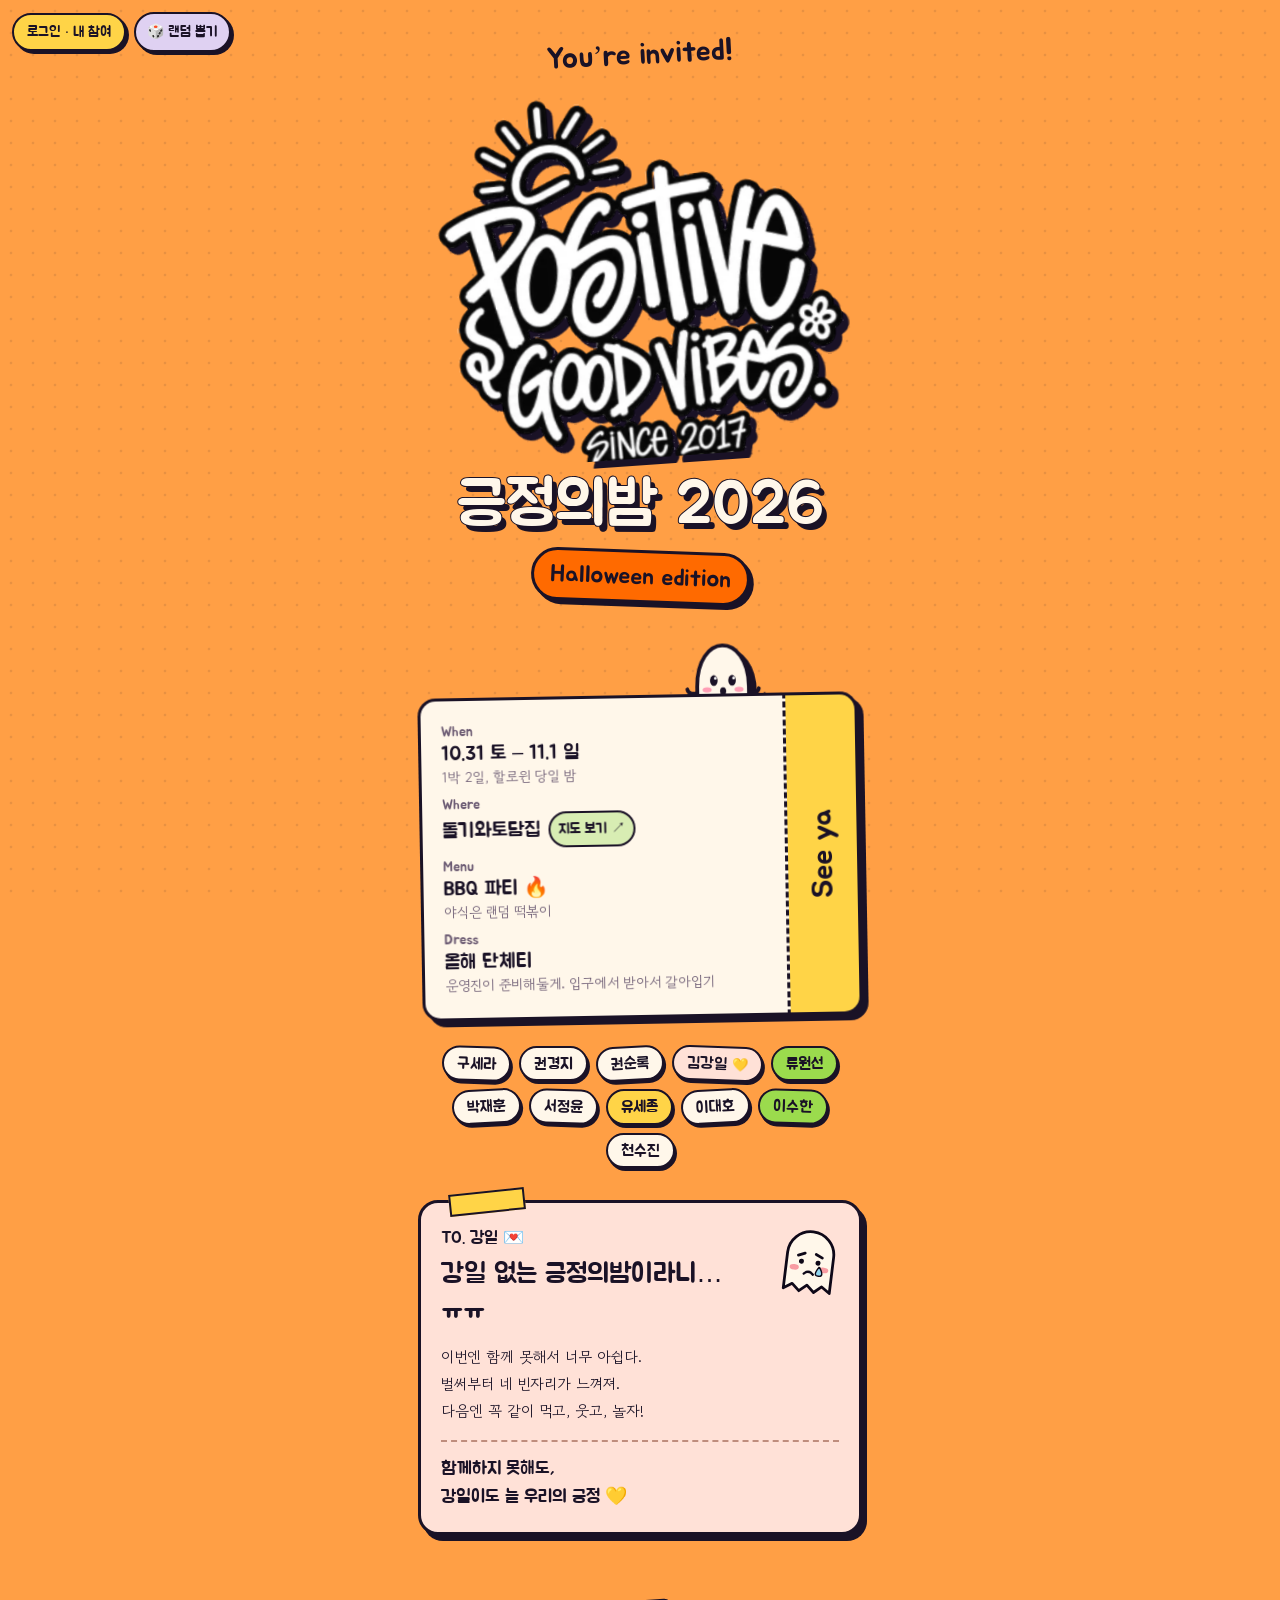
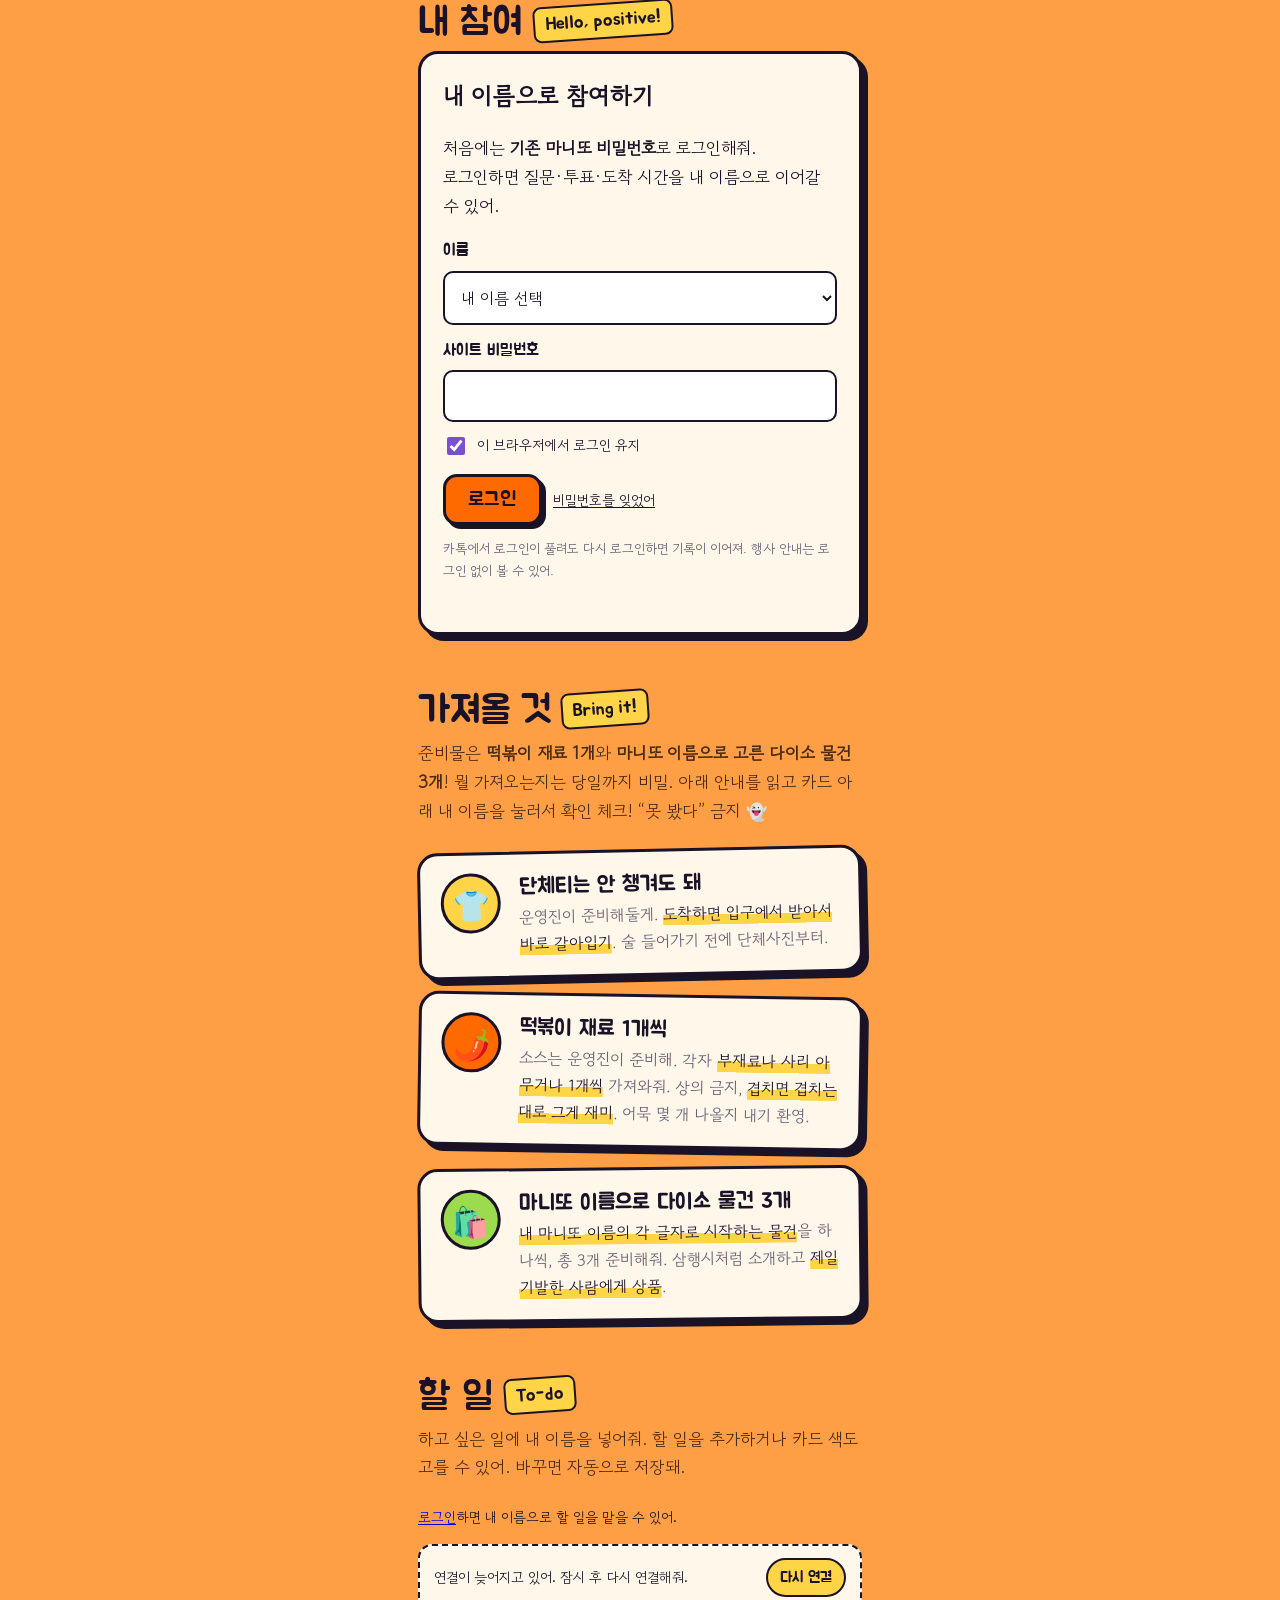
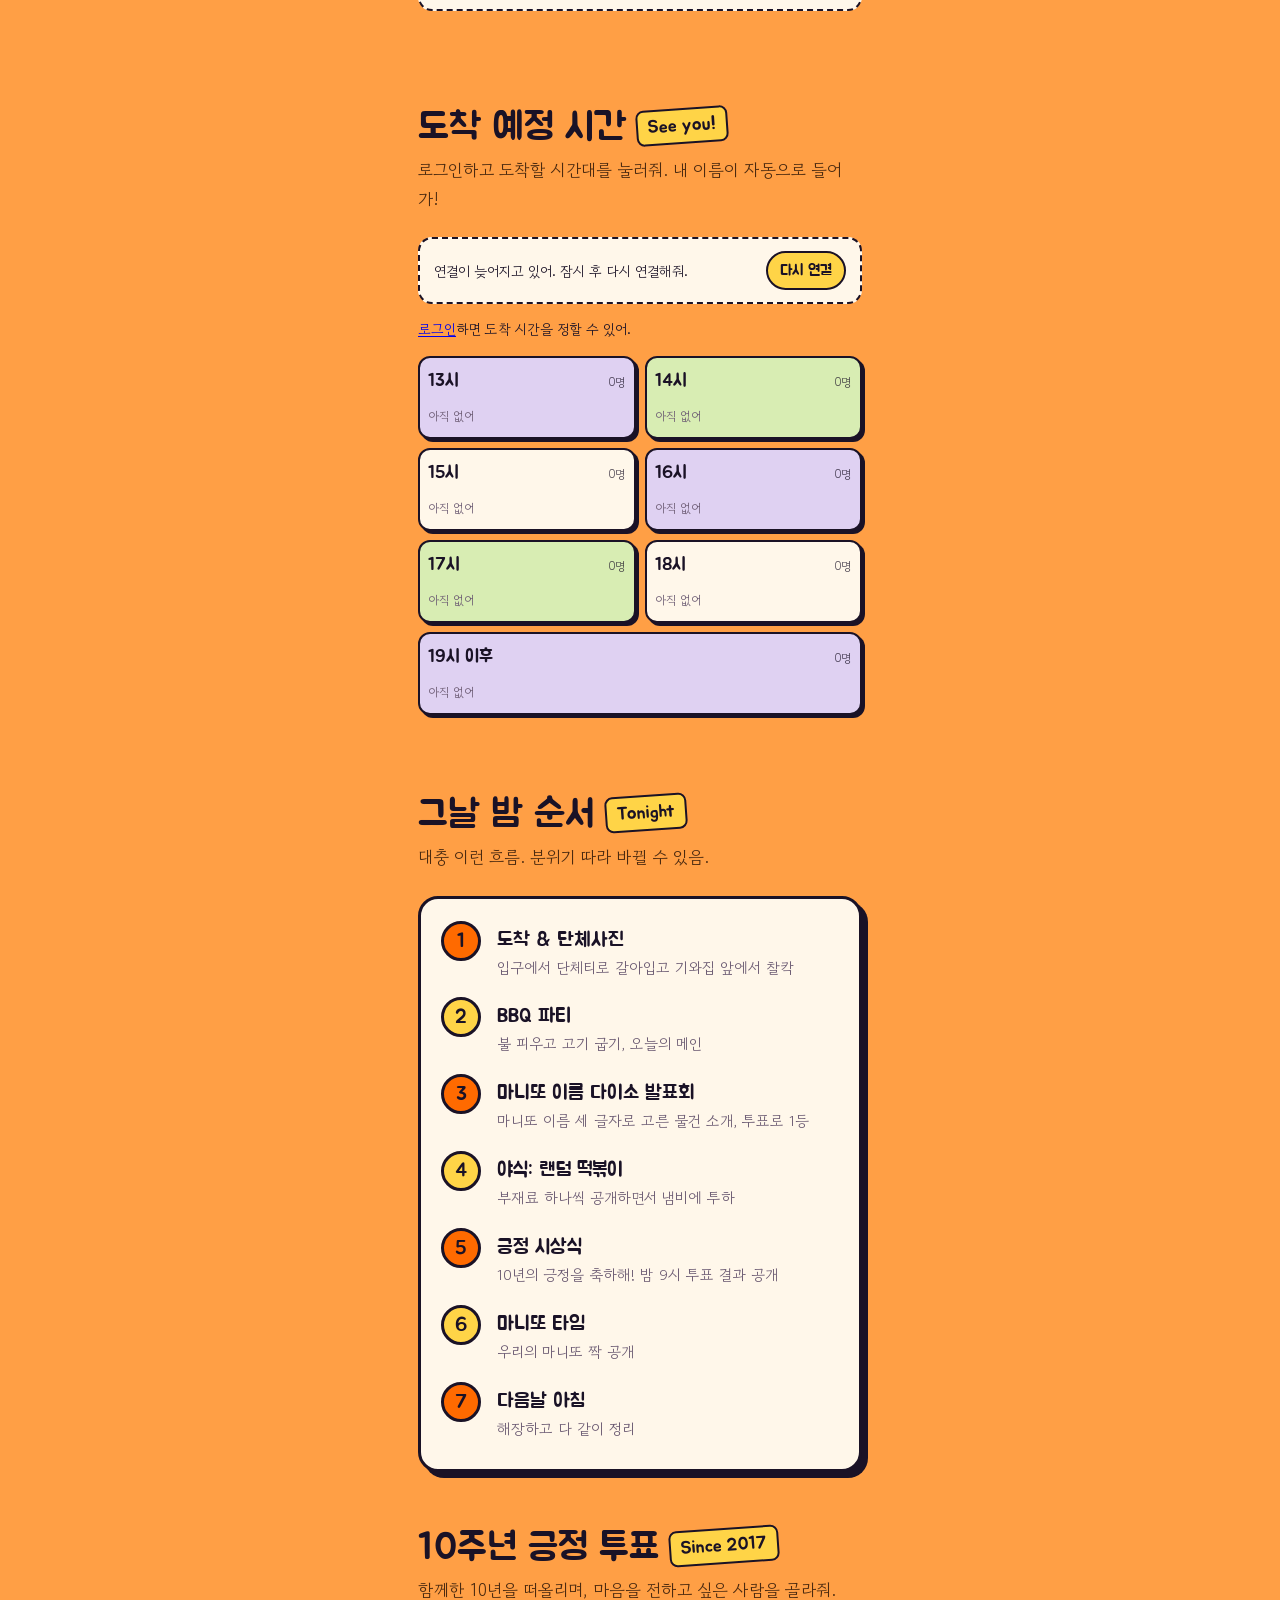
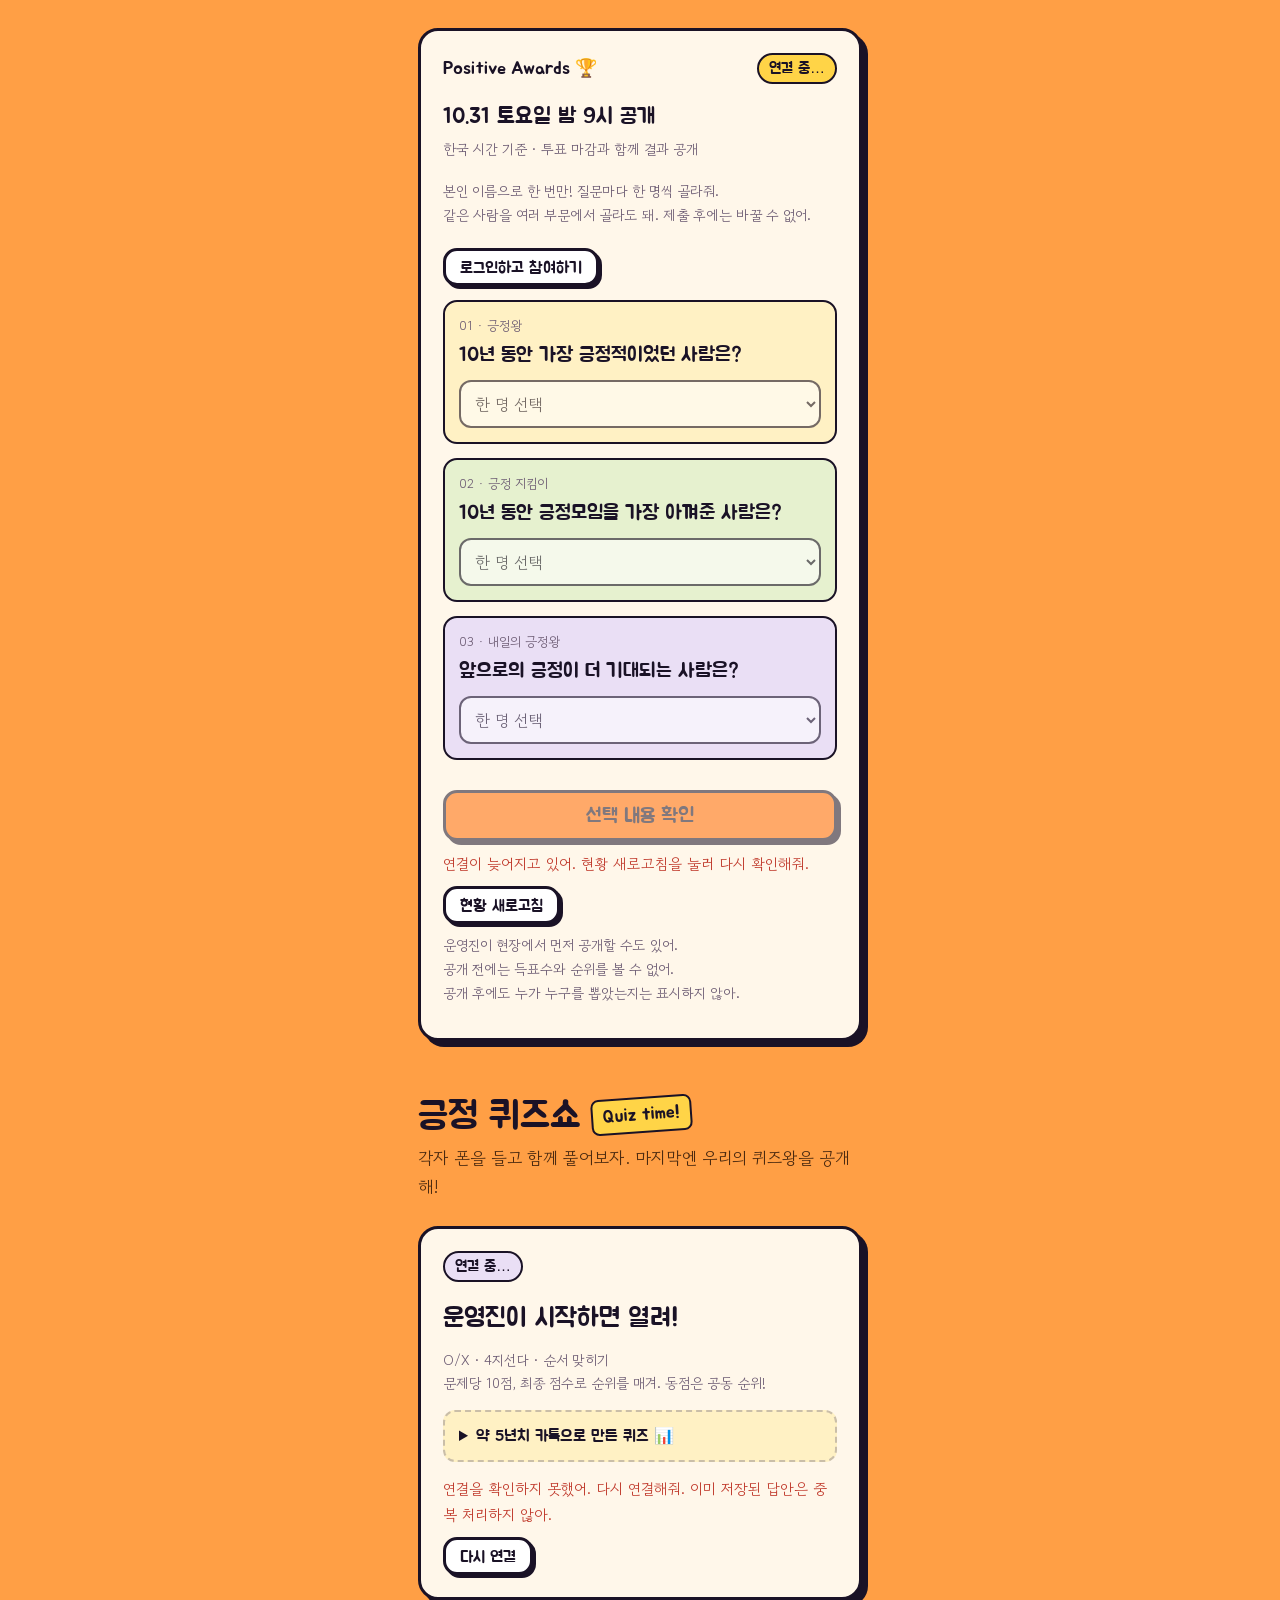
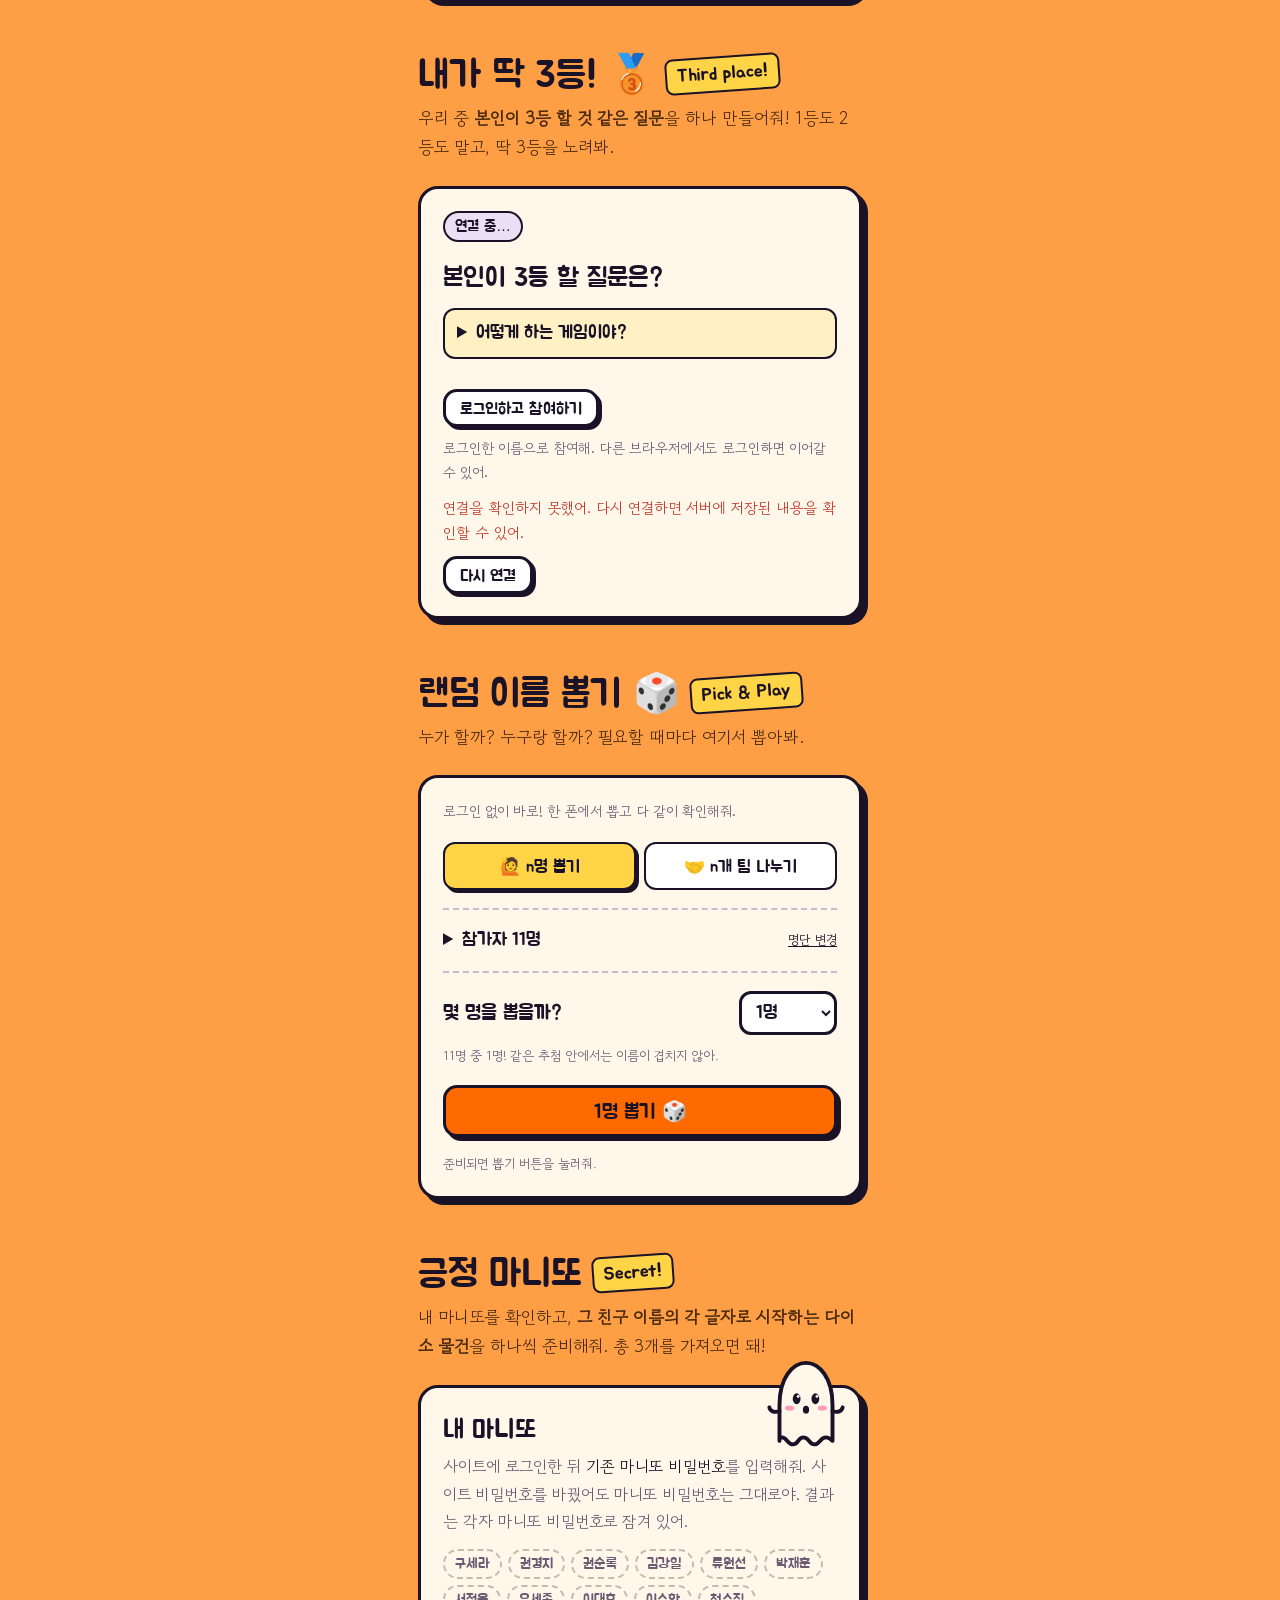
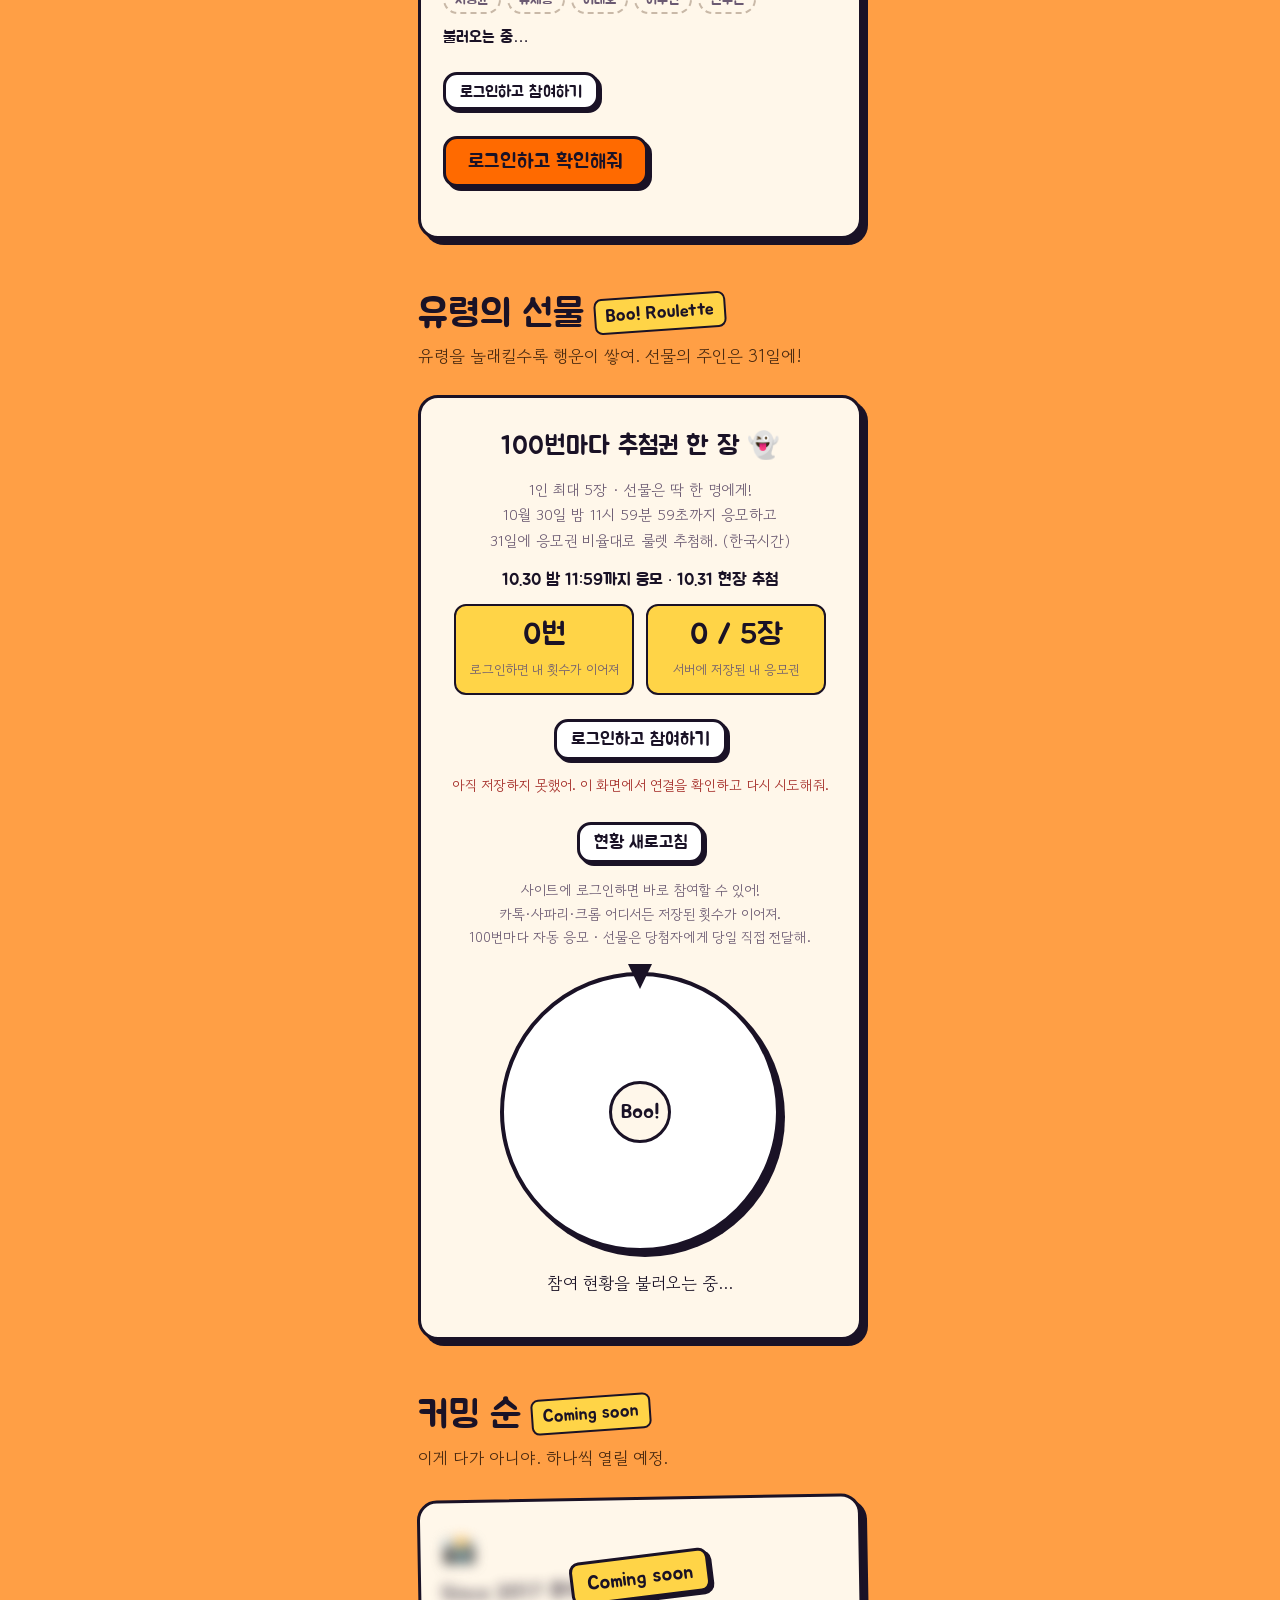
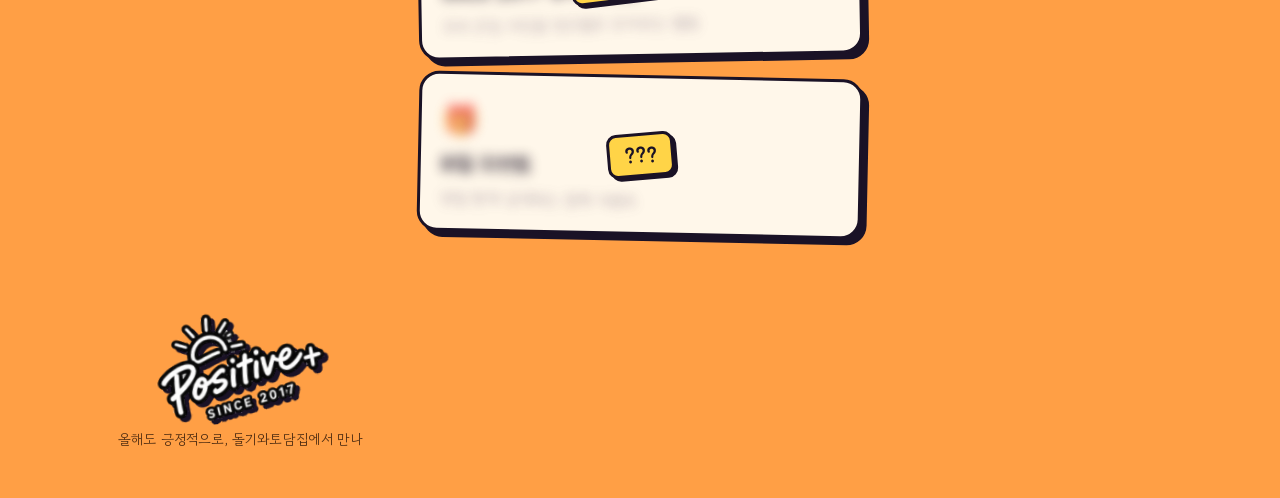
==== commit 2222ee28: "모임 인원으로 한정하지 않도록 편지 문구 수정" ====
--- a/index.html
+++ b/index.html
@@ -365,7 +365,7 @@
       </svg>
       <h2 id="miss-you-title">강일 없는 긍정의밤이라니… ㅠㅠ</h2>
       <p>이번엔 함께 못해서 너무 아쉽다.<br>벌써부터 네 빈자리가 느껴져.<br>다음엔 꼭 같이 먹고, 웃고, 놀자!</p>
-      <p class="miss-you-sign">이번엔 10명이 모여도,<br>우리의 긍정은 언제나 11명 💛</p>
+      <p class="miss-you-sign">함께하지 못해도,<br>강일이도 늘 우리의 긍정 💛</p>
     </aside>
   </div>
 </header>
@@ -509,7 +509,7 @@
       <p id="quiz-intro" class="quiz-note">O/X · 4지선다 · 순서 맞히기<br>문제당 10점, 최종 점수로 순위를 매겨. 동점은 공동 순위!</p>
       <details class="quiz-data-note">
         <summary>약 5년치 카톡으로 만든 퀴즈 📊</summary>
-        <p>2021.09.17–2026.10.28의 대화 기록을 바탕으로, 추억 문제와 카톡 통계 문제를 섞었어. 통계는 긍정 친구 11명 기준이야.</p>
+        <p>2021.09.17–2026.10.28의 대화 기록을 바탕으로, 추억 문제와 카톡 통계 문제를 섞었어. 통계는 계모임 참여자들의 대화를 기준으로 집계했어.</p>
         <p>메시지 수는 보낸 말풍선 1개를 1건으로 세고, 웃음·사진·이모티콘도 포함해. 말버릇·단어 문제는 ㅋ·ㅎ, 기호, 링크, 첨부 표시를 빼고 비교했어.</p>
         <p>단독 표현은 메시지 전체가 같은 경우, 단어는 그 단어가 등장한 메시지 수를 세었어. 다른 철자는 따로 집계했고, 자세한 기준과 횟수는 정답 공개 때 알려줄게!</p>
       </details>
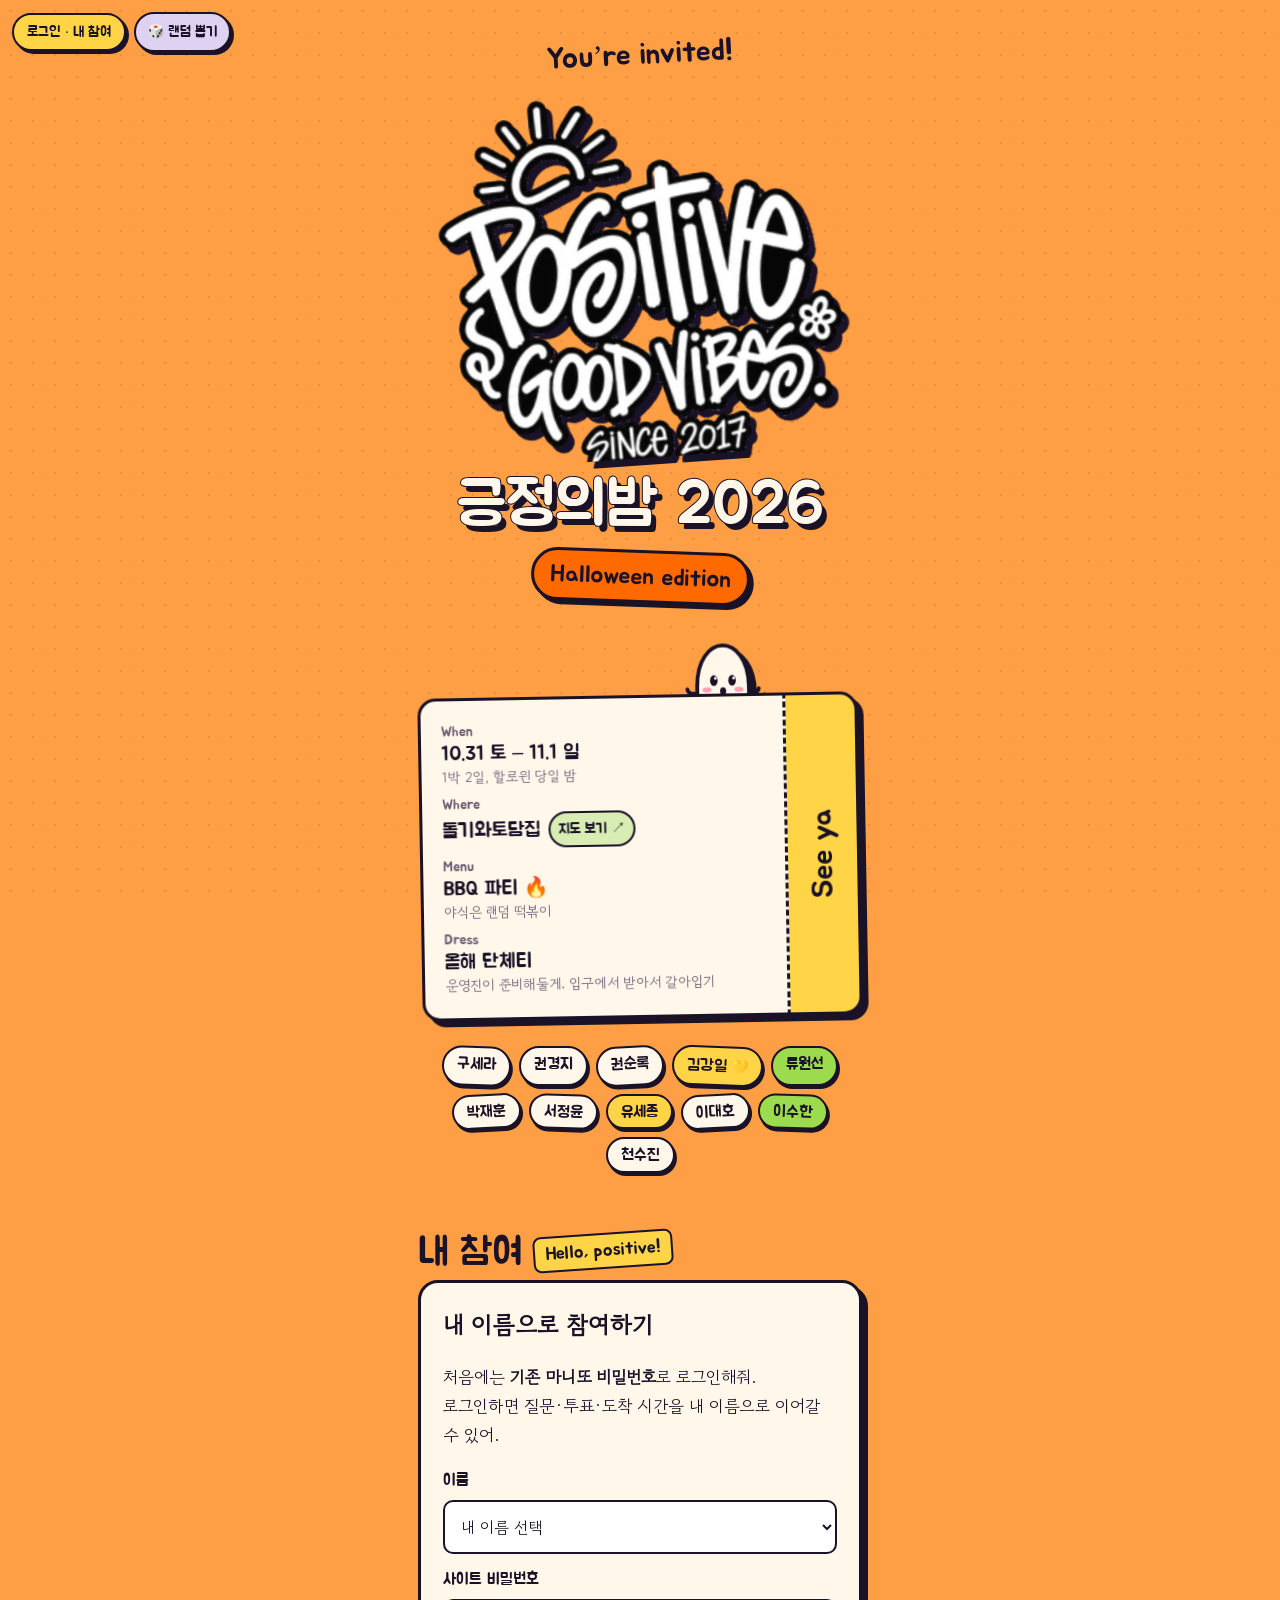
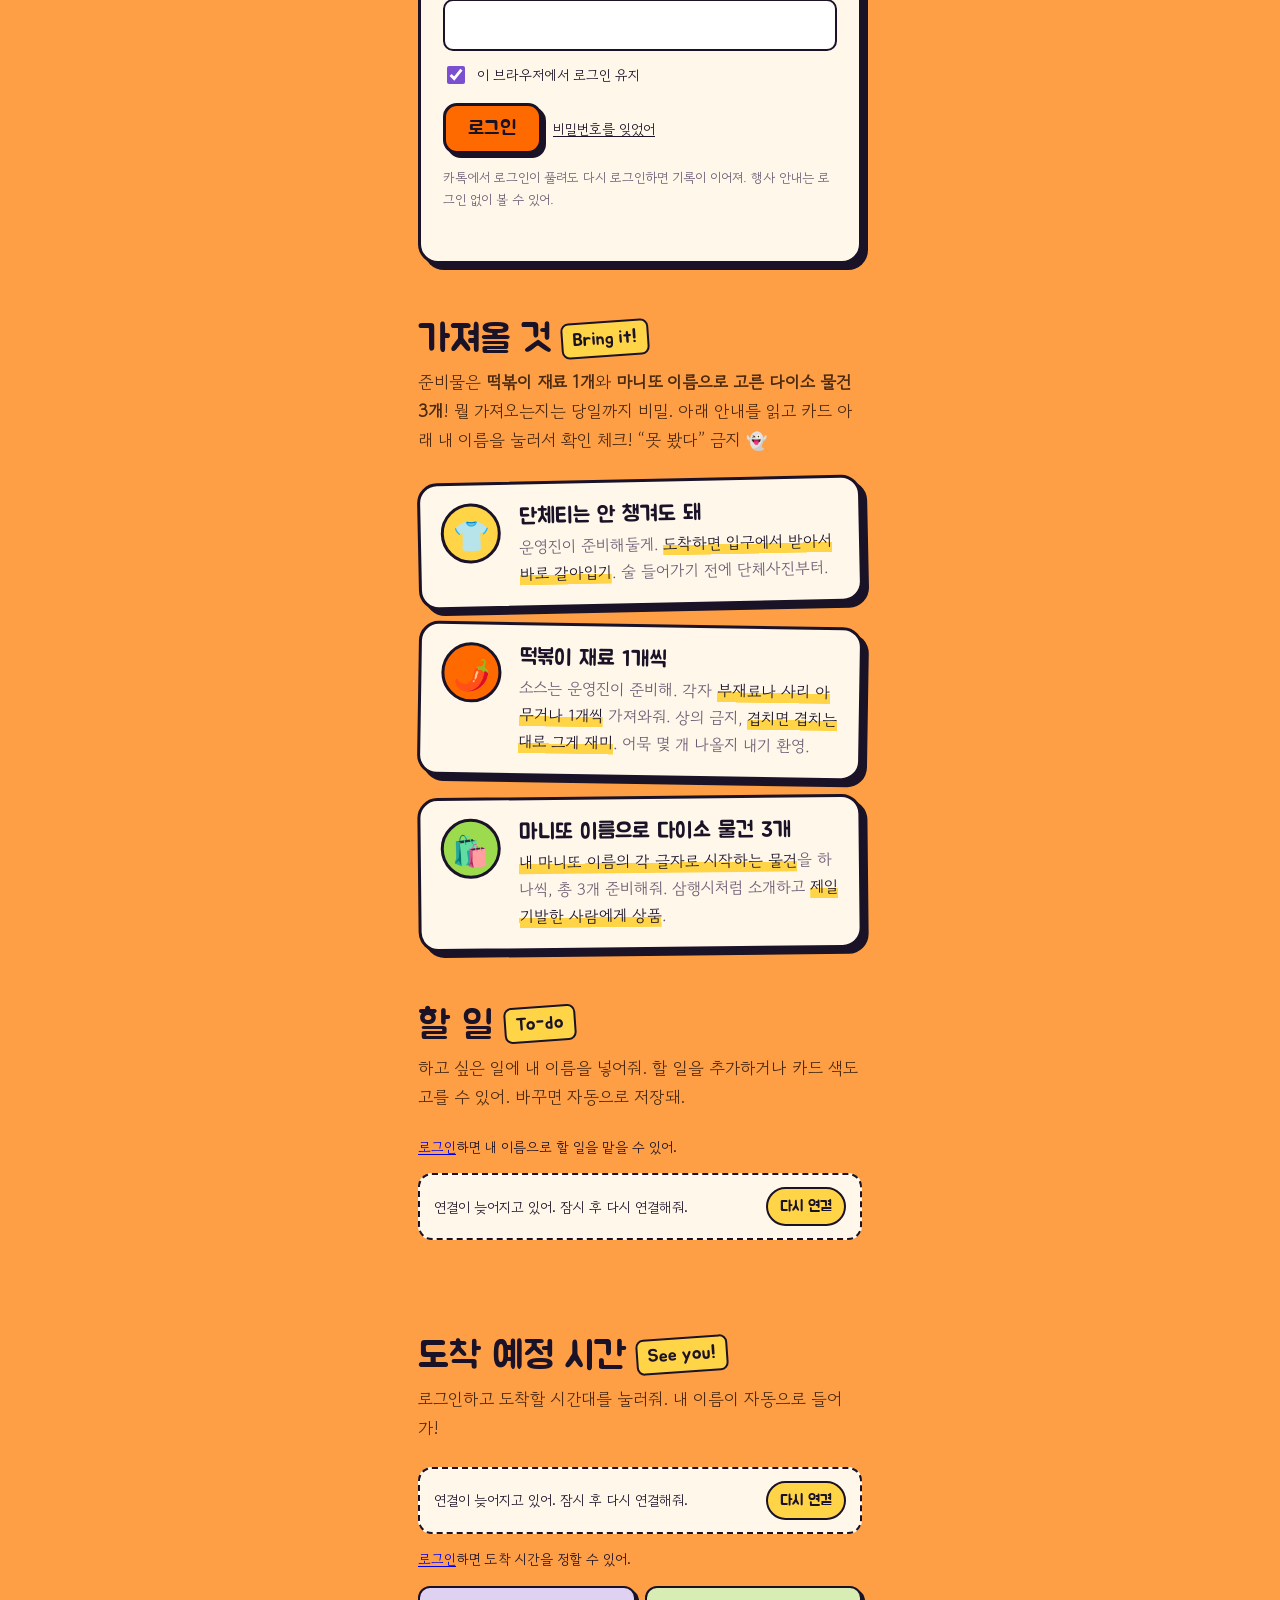
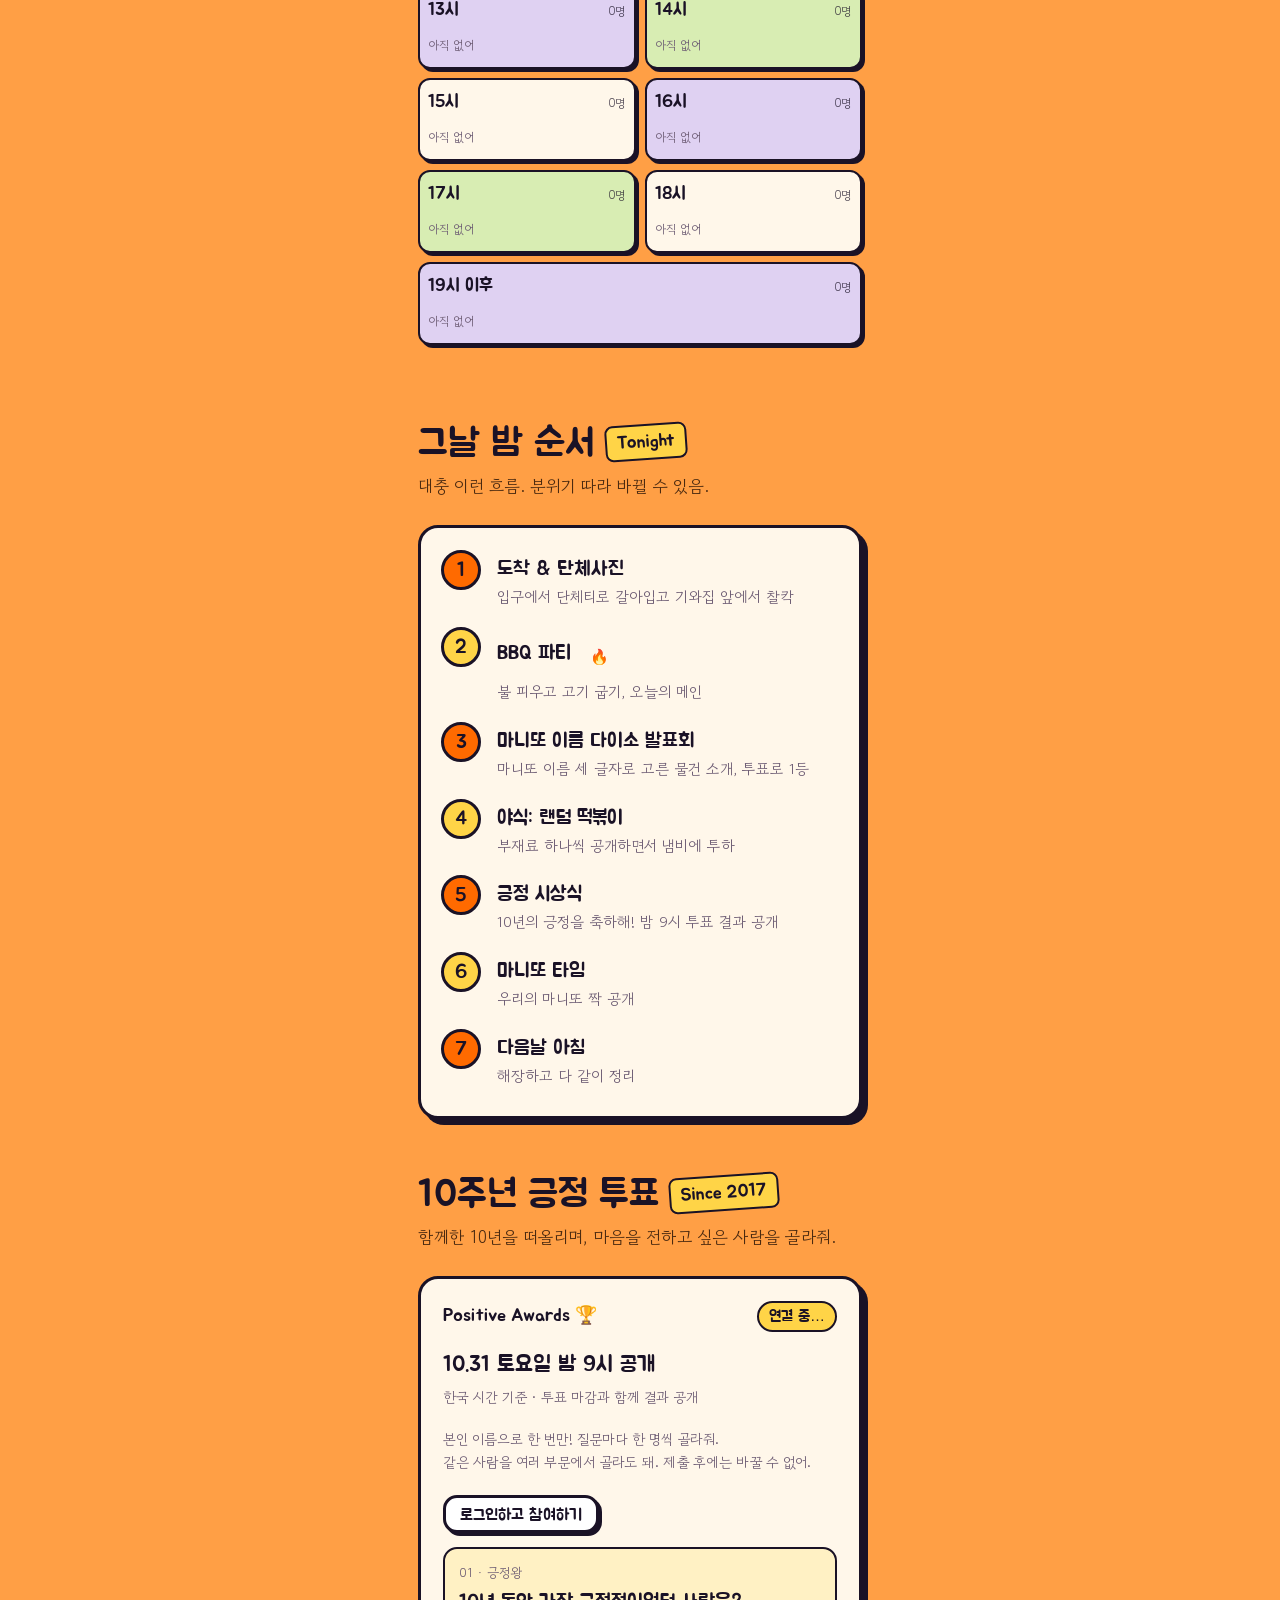
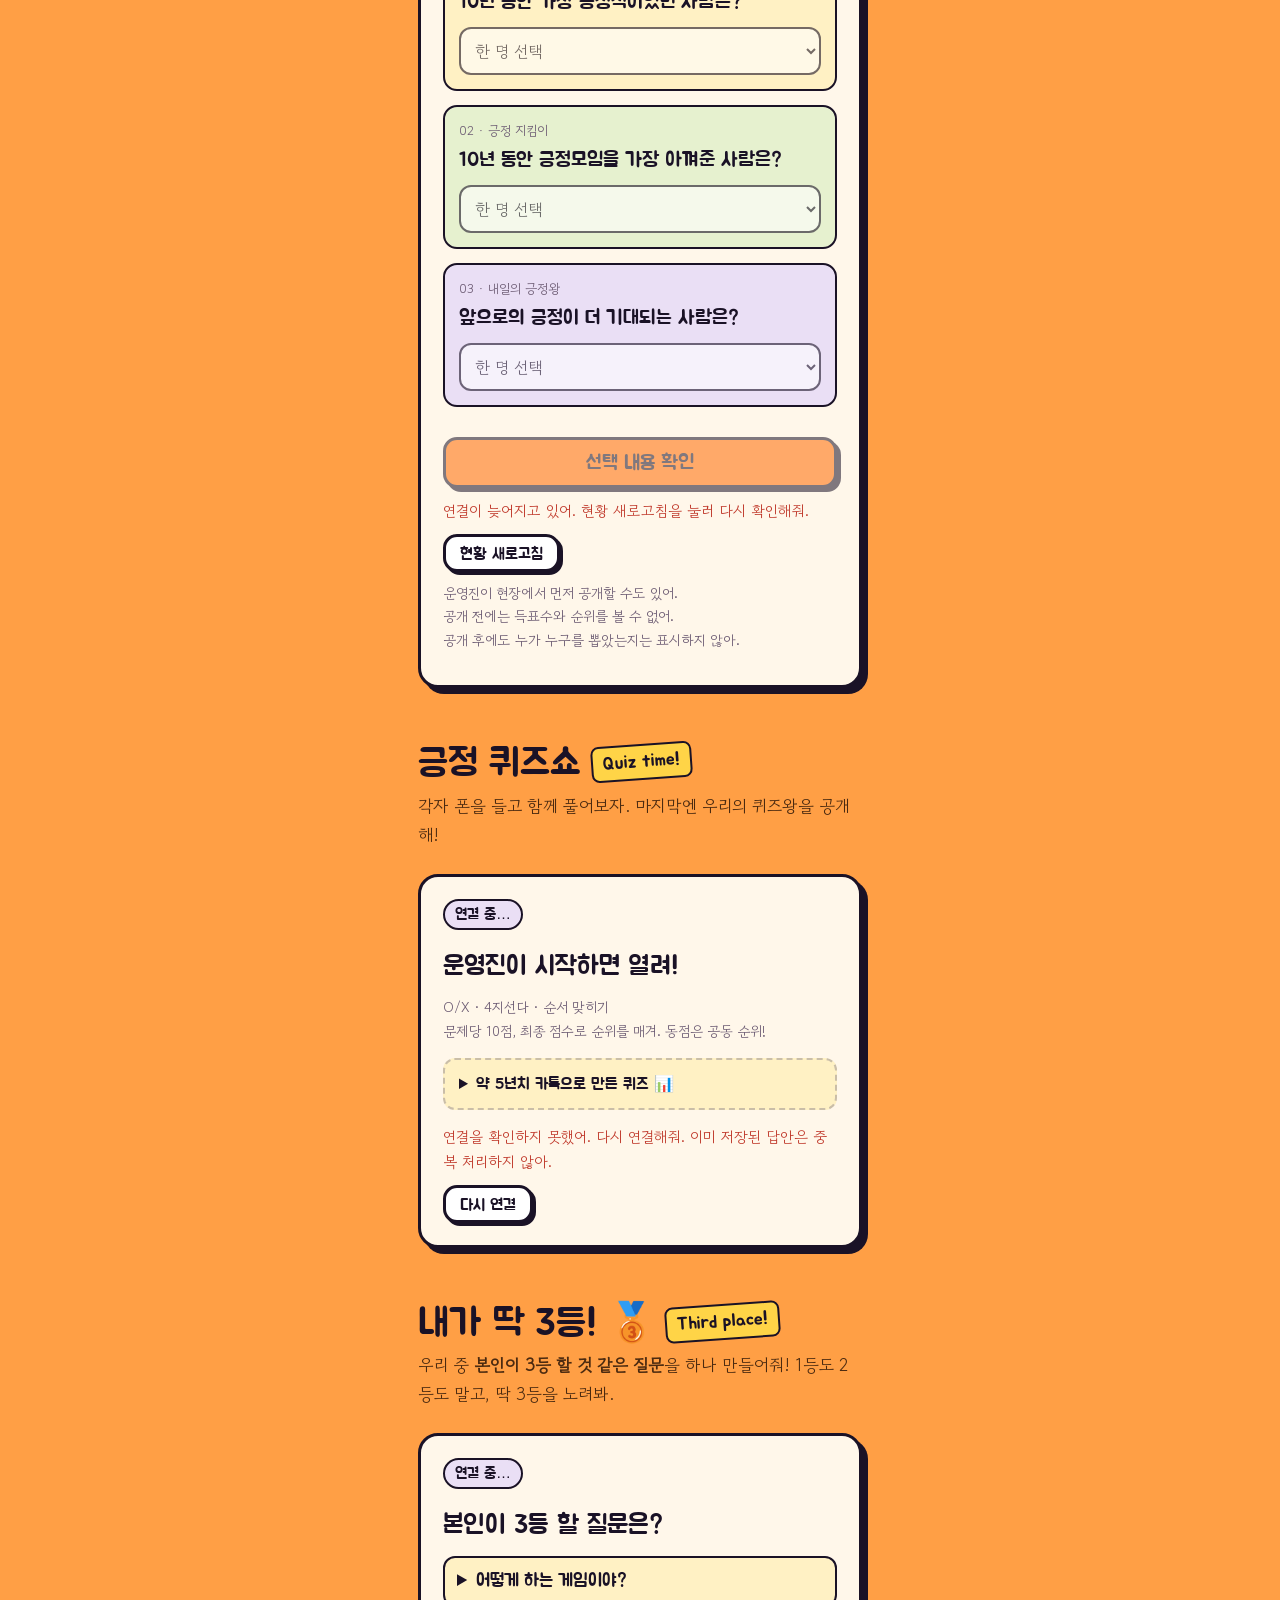
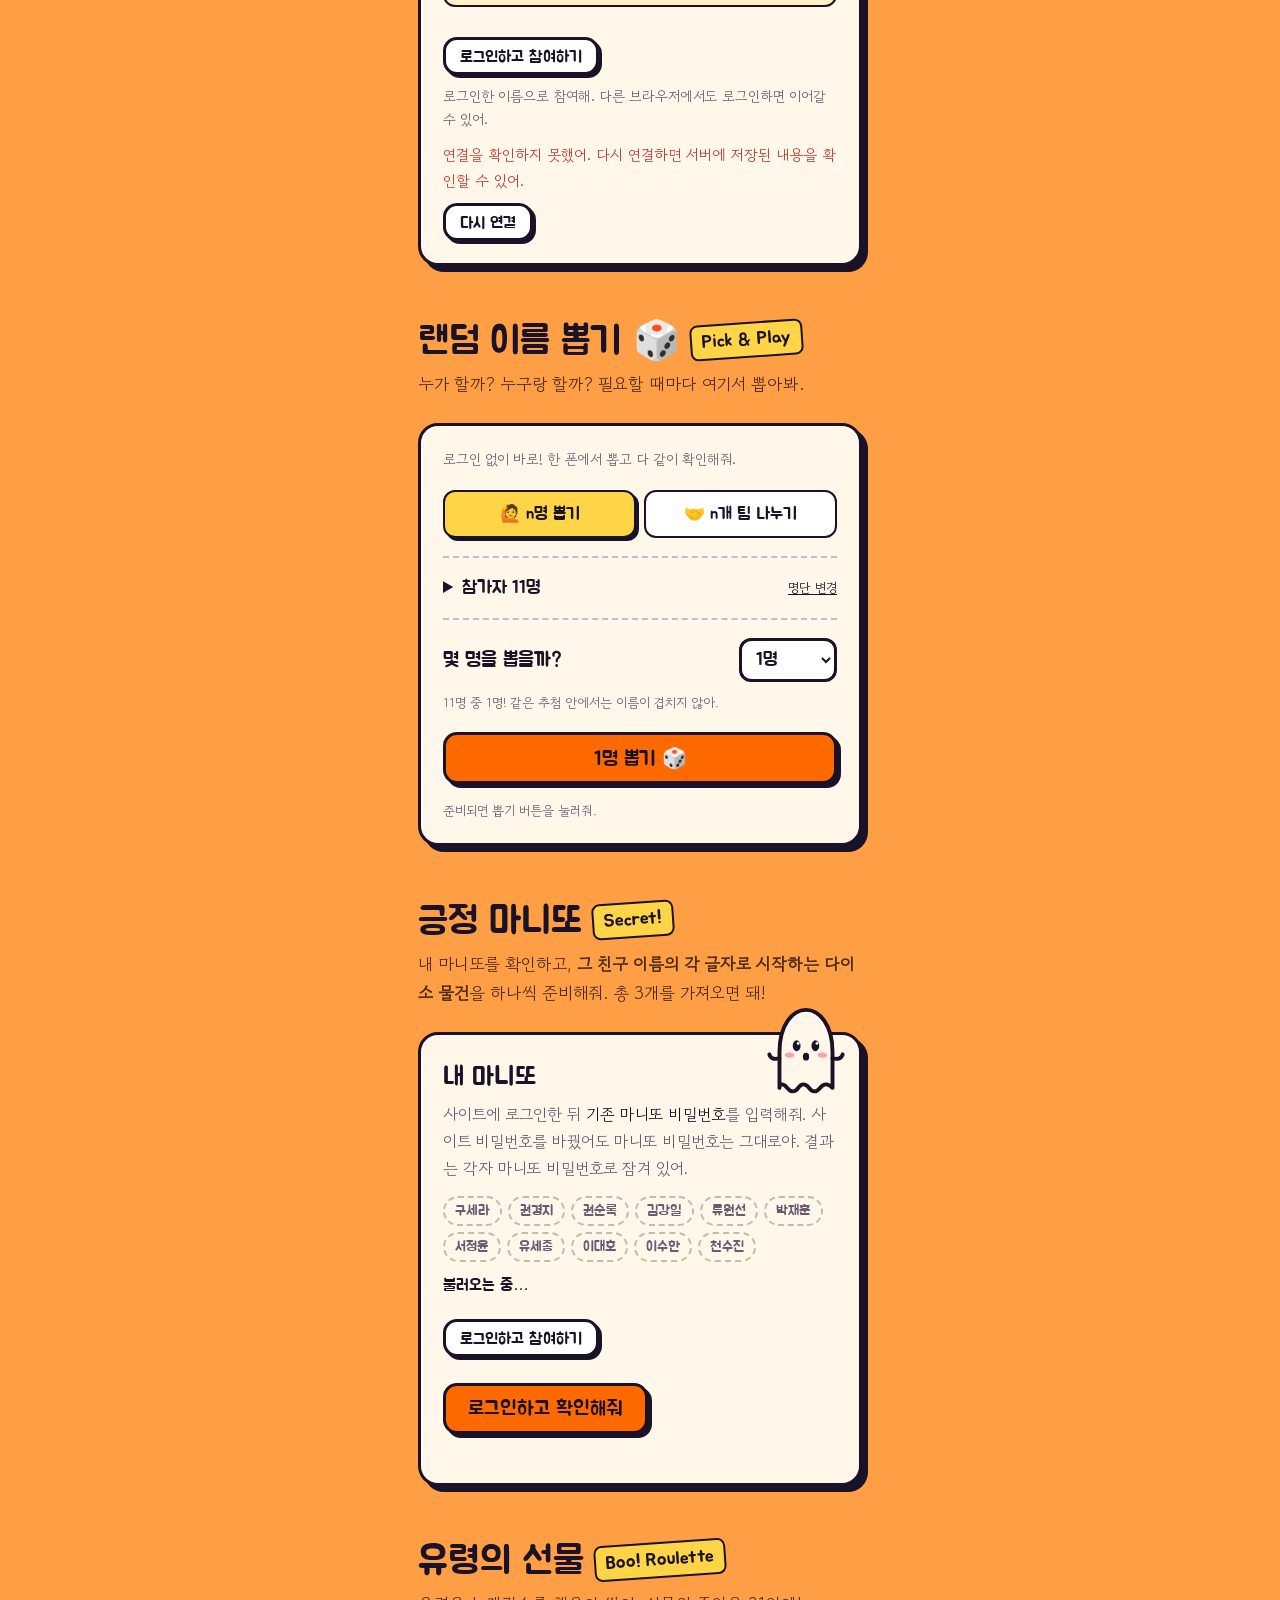
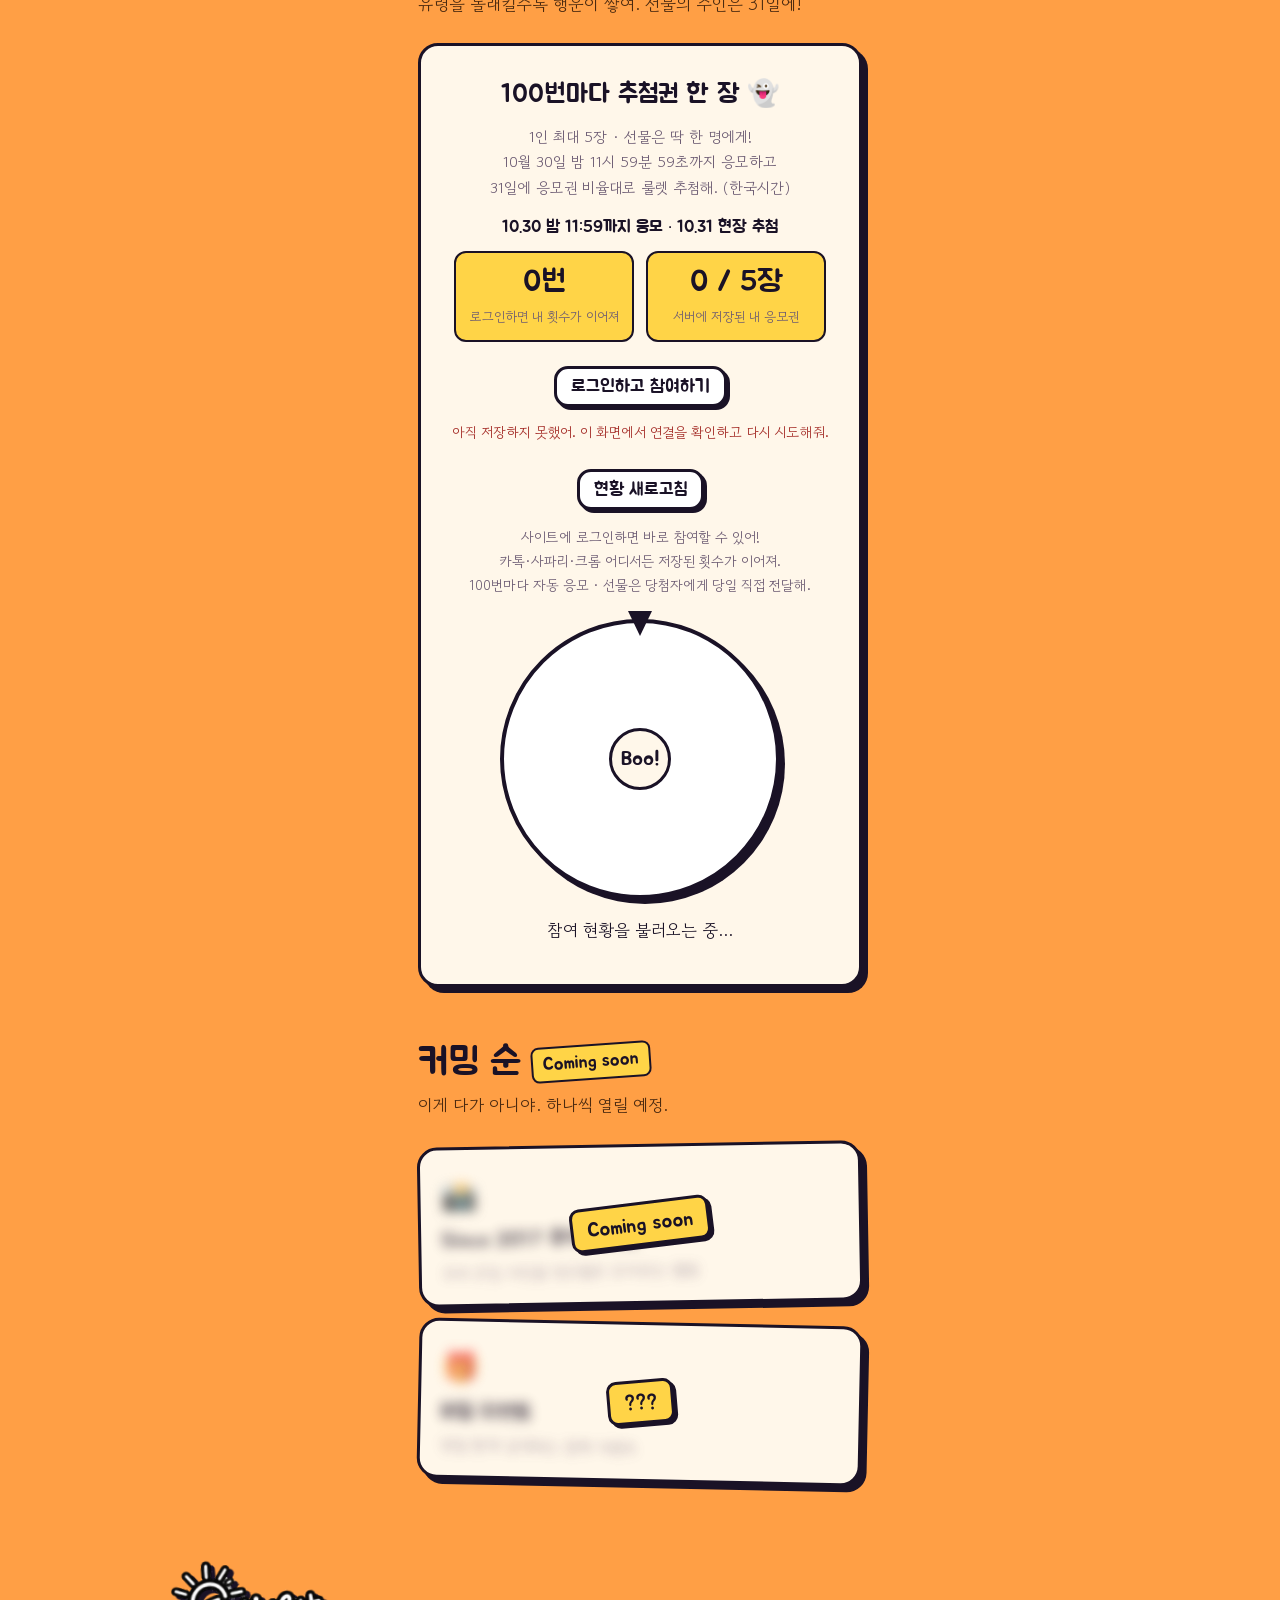
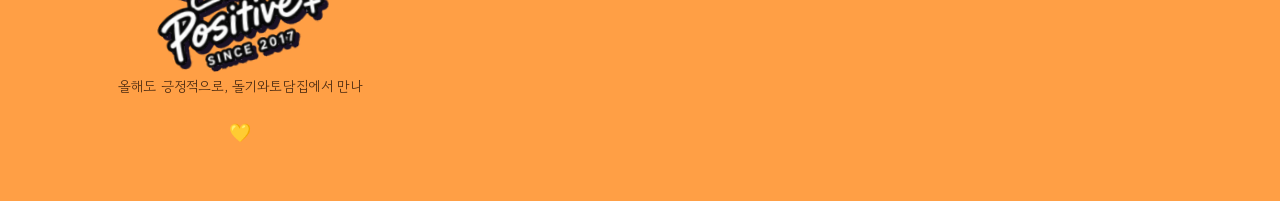
==== commit b2f452a0: "강일이 편지를 이름과 작은 스티커 속 이스터에그로 숨기기" ====
--- a/index.html
+++ b/index.html
@@ -33,6 +33,7 @@
 <link rel="icon" href="data:image/svg+xml,%3Csvg xmlns='http://www.w3.org/2000/svg' viewBox='0 0 100 100'%3E%3Ctext y='.9em' font-size='90'%3E%F0%9F%8E%83%3C/text%3E%3C/svg%3E">
 <link rel="stylesheet" href="vote.css?v=20261028-2">
 <link rel="stylesheet" href="quiz.css?v=20261030-1">
+<link rel="stylesheet" href="kangil.css?v=20261030-1">
 <link rel="stylesheet" href="third.css?v=20261029-1">
 <link rel="stylesheet" href="auth.css?v=20261029-1">
 <link rel="stylesheet" href="picker.css?v=20261030-1">
@@ -125,15 +126,7 @@
 .guests li{font-family:var(--kr);font-size:16px;background:var(--paper);color:var(--paper-ink);border:2.5px solid var(--line);border-radius:999px;padding:3px 13px 1px;box-shadow:2px 3px 0 var(--line)}
 .guests li:nth-child(3n){transform:rotate(-3deg)}.guests li:nth-child(3n+1){transform:rotate(2deg)}
 .guests li:nth-child(4n){background:var(--candy)}.guests li:nth-child(5n){background:var(--slime)}
-.guests li.guest-in-spirit{background:#FFE1D7;display:inline-flex;align-items:center;gap:5px}
-.guest-in-spirit span{font-size:13px}
-.miss-you{position:relative;margin:32px 0 8px;padding:24px 20px 20px;background:#FFE1D7;color:var(--paper-ink);border:3px solid var(--line);border-radius:20px;box-shadow:5px 6px 0 var(--line);text-align:left;word-break:keep-all}
-.miss-you::before{content:"";position:absolute;top:-12px;left:28px;width:76px;height:22px;border:2px solid var(--line);background:var(--candy);transform:rotate(-6deg)}
-.miss-you .miss-you-to{margin:0 0 8px;font:17px var(--marker)}
-.miss-you h2{max-width:calc(100% - 68px);font:clamp(21px,6.9vw,27px)/1.35 var(--kr);font-weight:400;margin:0 0 14px;overflow-wrap:anywhere}
-.miss-you p{font-size:15px;line-height:1.8;margin:0 0 16px}
-.miss-you .miss-you-ghost{position:absolute;right:17px;top:23px;width:65px;height:76px;transform:rotate(7deg)}
-.miss-you .miss-you-sign{margin:0;padding-top:13px;border-top:2px dashed #BF8D7D;font:18px/1.6 var(--kr)}
+
 
 /* ---------- sections ---------- */
 section{padding:50px 0 6px}
@@ -351,22 +344,9 @@
     </div>
 
     <ul class="guests" aria-label="초대된 사람">
-      <li>구세라</li><li>권경지</li><li>권순록</li><li class="guest-in-spirit">김강일 <span aria-label="올해는 마음으로 함께">💛</span></li><li>류원선</li><li>박재훈</li><li>서정윤</li><li>유세종</li><li>이대호</li><li>이수한</li><li>천수진</li>
+      <li>구세라</li><li>권경지</li><li>권순록</li><li class="guest-in-spirit"><button type="button" data-kangil="letter" aria-haspopup="dialog" aria-controls="kangil-dialog">김강일 <span aria-hidden="true">💛</span></button></li><li>류원선</li><li>박재훈</li><li>서정윤</li><li>유세종</li><li>이대호</li><li>이수한</li><li>천수진</li>
     </ul>
-    <aside class="miss-you" aria-labelledby="miss-you-title">
-      <p class="miss-you-to">TO. 강일 💌</p>
-      <svg class="miss-you-ghost" viewBox="0 0 70 82" aria-hidden="true" focusable="false">
-        <path d="M10 70V31a25 25 0 0 1 50 0v39l-9-6-8 7-8-7-8 7-8-7z" fill="#FFF7EA" stroke="#0E0818" stroke-width="3" stroke-linejoin="round"/>
-        <path d="m22 33 7-3m12 0 7 3" fill="none" stroke="#0E0818" stroke-width="3" stroke-linecap="round"/>
-        <circle cx="26" cy="39" r="2.7" fill="#0E0818"/><circle cx="44" cy="39" r="2.7" fill="#0E0818"/>
-        <ellipse cx="19" cy="46" rx="5" ry="3" fill="#F89CA2"/><ellipse cx="51" cy="46" rx="5" ry="3" fill="#F89CA2"/>
-        <path d="M30 52q5-5 10 0" fill="none" stroke="#0E0818" stroke-width="2.5" stroke-linecap="round"/>
-        <path d="M46 43q-7 10 0 10t0-10" fill="#91D7F0" stroke="#0E0818" stroke-width="1.5"/>
-      </svg>
-      <h2 id="miss-you-title">강일 없는 긍정의밤이라니… ㅠㅠ</h2>
-      <p>이번엔 함께 못해서 너무 아쉽다.<br>벌써부터 네 빈자리가 느껴져.<br>다음엔 꼭 같이 먹고, 웃고, 놀자!</p>
-      <p class="miss-you-sign">함께하지 못해도,<br>강일이도 늘 우리의 긍정 💛</p>
-    </aside>
+
   </div>
 </header>
 
@@ -407,8 +387,8 @@
     <div class="sh"><h2>가져올 것</h2><span class="tag">Bring it!</span></div>
     <p class="lede">준비물은 <b>떡볶이 재료 1개</b>와 <b>마니또 이름으로 고른 다이소 물건 3개</b>! 뭘 가져오는지는 당일까지 비밀. 아래 안내를 읽고 카드 아래 내 이름을 눌러서 확인 체크! “못 봤다” 금지 👻</p>
     <div class="bring">
-      <div class="sticker"><div class="ico" aria-hidden="true">👕</div><div><h3>단체티는 안 챙겨도 돼</h3><p>운영진이 준비해둘게. <b>도착하면 입구에서 받아서 바로 갈아입기</b>. 술 들어가기 전에 단체사진부터.</p></div></div>
-      <div class="sticker"><div class="ico" aria-hidden="true">🌶️</div><div><h3>떡볶이 재료 1개씩</h3><p>소스는 운영진이 준비해. 각자 <b>부재료나 사리 아무거나 1개씩</b> 가져와줘. 상의 금지, <b>겹치면 겹치는 대로 그게 재미</b>. 어묵 몇 개 나올지 내기 환영.</p><div class="ack" data-ack="ack-ttk"><div class="ack-head"><span>확인했으면 내 이름 톡</span><span class="ack-cnt"></span></div><ul class="ackchips"></ul></div></div></div>
+      <div class="sticker"><button class="ico kangil-egg" type="button" data-kangil="shirt" aria-label="단체티 스티커" aria-haspopup="dialog" aria-controls="kangil-dialog"><span aria-hidden="true">👕</span></button><div><h3>단체티는 안 챙겨도 돼</h3><p>운영진이 준비해둘게. <b>도착하면 입구에서 받아서 바로 갈아입기</b>. 술 들어가기 전에 단체사진부터.</p></div></div>
+      <div class="sticker"><button class="ico kangil-egg" type="button" data-kangil="tteok" aria-label="고추 스티커" aria-haspopup="dialog" aria-controls="kangil-dialog"><span aria-hidden="true">🌶️</span></button><div><h3>떡볶이 재료 1개씩</h3><p>소스는 운영진이 준비해. 각자 <b>부재료나 사리 아무거나 1개씩</b> 가져와줘. 상의 금지, <b>겹치면 겹치는 대로 그게 재미</b>. 어묵 몇 개 나올지 내기 환영.</p><div class="ack" data-ack="ack-ttk"><div class="ack-head"><span>확인했으면 내 이름 톡</span><span class="ack-cnt"></span></div><ul class="ackchips"></ul></div></div></div>
       <div class="sticker"><div class="ico" aria-hidden="true">🛍️</div><div><h3>마니또 이름으로 다이소 물건 3개</h3><p><b>내 마니또 이름의 각 글자로 시작하는 물건</b>을 하나씩, 총 3개 준비해줘. 삼행시처럼 소개하고 <b>제일 기발한 사람에게 상품</b>.</p><div class="ack" data-ack="ack-daiso"><div class="ack-head"><span>확인했으면 내 이름 톡</span><span class="ack-cnt"></span></div><ul class="ackchips"></ul></div></div></div>
     </div>
   </section>
@@ -455,7 +435,7 @@
     <p class="lede">대충 이런 흐름. 분위기 따라 바뀔 수 있음.</p>
     <ol class="night sticker">
       <li><div><b>도착 &amp; 단체사진</b><span>입구에서 단체티로 갈아입고 기와집 앞에서 찰칵</span></div></li>
-      <li><div><b>BBQ 파티</b><span>불 피우고 고기 굽기, 오늘의 메인</span></div></li>
+      <li><div><b>BBQ 파티 <button class="kangil-spark" type="button" data-kangil="bbq" aria-label="불꽃 스티커" aria-haspopup="dialog" aria-controls="kangil-dialog"><span aria-hidden="true">🔥</span></button></b><span>불 피우고 고기 굽기, 오늘의 메인</span></div></li>
       <li><div><b>마니또 이름 다이소 발표회</b><span>마니또 이름 세 글자로 고른 물건 소개, 투표로 1등</span></div></li>
       <li><div><b>야식: 랜덤 떡볶이</b><span>부재료 하나씩 공개하면서 냄비에 투하</span></div></li>
       <li><div><b>긍정 시상식</b><span>10년의 긍정을 축하해! 밤 9시 투표 결과 공개</span></div></li>
@@ -747,8 +727,27 @@
 <footer>
   <img src="[data-uri]" alt="Positive+ since 2017">
   올해도 긍정적으로, 돌기와토담집에서 만나
+  <button class="kangil-footer" type="button" data-kangil="footer" aria-label="작은 하트 스티커" aria-haspopup="dialog" aria-controls="kangil-dialog"><span aria-hidden="true">💛</span></button>
   <div class="boocount" id="boocount"></div>
 </footer>
+<dialog id="kangil-dialog" class="kangil-dialog" aria-labelledby="miss-you-title" aria-describedby="kangil-message">
+  <div class="miss-you">
+      <p class="miss-you-to">TO. 강일 💌</p>
+      <svg class="miss-you-ghost" viewBox="0 0 70 82" aria-hidden="true" focusable="false">
+        <path d="M10 70V31a25 25 0 0 1 50 0v39l-9-6-8 7-8-7-8 7-8-7z" fill="#FFF7EA" stroke="#0E0818" stroke-width="3" stroke-linejoin="round"/>
+        <path d="m22 33 7-3m12 0 7 3" fill="none" stroke="#0E0818" stroke-width="3" stroke-linecap="round"/>
+        <circle cx="26" cy="39" r="2.7" fill="#0E0818"/><circle cx="44" cy="39" r="2.7" fill="#0E0818"/>
+        <ellipse cx="19" cy="46" rx="5" ry="3" fill="#F89CA2"/><ellipse cx="51" cy="46" rx="5" ry="3" fill="#F89CA2"/>
+        <path d="M30 52q5-5 10 0" fill="none" stroke="#0E0818" stroke-width="2.5" stroke-linecap="round"/>
+        <path d="M46 43q-7 10 0 10t0-10" fill="#91D7F0" stroke="#0E0818" stroke-width="1.5"/>
+      </svg>
+      <h2 id="miss-you-title"></h2>
+      <p id="kangil-message"></p>
+      <p class="miss-you-sign" id="kangil-sign"></p>
+      <p class="kangil-hint">어딘가에 아쉬움이 더 숨어 있어 👀</p>
+      <form method="dialog"><button class="kangil-close" autofocus>다시 숨겨두기</button></form>
+  </div>
+</dialog>
 <div class="bootoast" id="bootoast" aria-live="polite" hidden></div>
 
 <div class="gmodal" id="gift-modal" hidden>
@@ -1192,5 +1191,6 @@
 <script src="third.js?v=20261029-auth1"></script>
 <script src="quiz.js?v=20261029-auth1"></script>
 <script src="picker.js?v=20261030-1"></script>
+<script src="kangil.js?v=20261030-1"></script>
 </body>
 </html>
--- a/kangil.css
+++ b/kangil.css
@@ -0,0 +1,21 @@
+.guests li.guest-in-spirit{background:#FFE1D7;padding:0}
+.guest-in-spirit button{display:inline-flex;align-items:center;gap:5px;min-height:36px;padding:3px 13px 1px;border:0;border-radius:inherit;background:none;color:inherit;font:inherit;cursor:pointer}
+.guest-in-spirit span{font-size:13px}
+.kangil-egg{cursor:pointer;color:var(--paper-ink);font-family:inherit}
+.kangil-spark,.kangil-footer{border:0;background:none;min-width:44px;min-height:44px;padding:6px;font-size:22px;line-height:1;vertical-align:middle;cursor:pointer}
+.kangil-footer{display:block;margin:12px auto 0;font-size:18px}
+.kangil-egg:active,.kangil-spark:active,.kangil-footer:active{transform:rotate(-8deg)}
+.kangil-dialog:not([open]){display:none}
+.kangil-dialog{width:420px;max-width:calc(100% - 20px);max-height:calc(100dvh - 28px);margin:auto;padding:14px 8px 10px;border:0;background:transparent;overflow:auto;overscroll-behavior:contain;color:var(--paper-ink)}
+.kangil-dialog::backdrop{background:rgba(14,8,24,.68)}
+html.kangil-open,html.kangil-open body{overflow:hidden}
+.miss-you{position:relative;padding:24px 20px 20px;background:#FFE1D7;color:var(--paper-ink);border:3px solid var(--line);border-radius:20px;box-shadow:5px 6px 0 var(--line);text-align:left;word-break:keep-all}
+.miss-you::before{content:"";position:absolute;top:-12px;left:28px;width:76px;height:22px;border:2px solid var(--line);background:var(--candy);transform:rotate(-6deg)}
+.miss-you .miss-you-to{margin:0 0 8px;font:17px var(--marker)}
+.miss-you h2{max-width:calc(100% - 68px);font:clamp(21px,6.9vw,27px)/1.35 var(--kr);font-weight:400;margin:0 0 14px;overflow-wrap:anywhere}
+.miss-you p{font-size:15px;line-height:1.8;margin:0 0 16px;white-space:pre-line}
+.miss-you .miss-you-ghost{position:absolute;right:17px;top:23px;width:65px;height:76px;transform:rotate(7deg)}
+.miss-you .miss-you-sign{margin:0;padding-top:13px;border-top:2px dashed #BF8D7D;font:18px/1.6 var(--kr)}
+.miss-you .kangil-hint{font-size:12px;margin:16px 0 10px;color:var(--paper-soft)}
+.kangil-close{width:100%;min-height:44px;padding:9px 14px;border:2px solid var(--line);border-radius:12px;background:var(--paper);color:var(--paper-ink);font:17px var(--kr);cursor:pointer}
+.kangil-dialog :focus-visible{outline:3px solid #7F409C;outline-offset:3px}
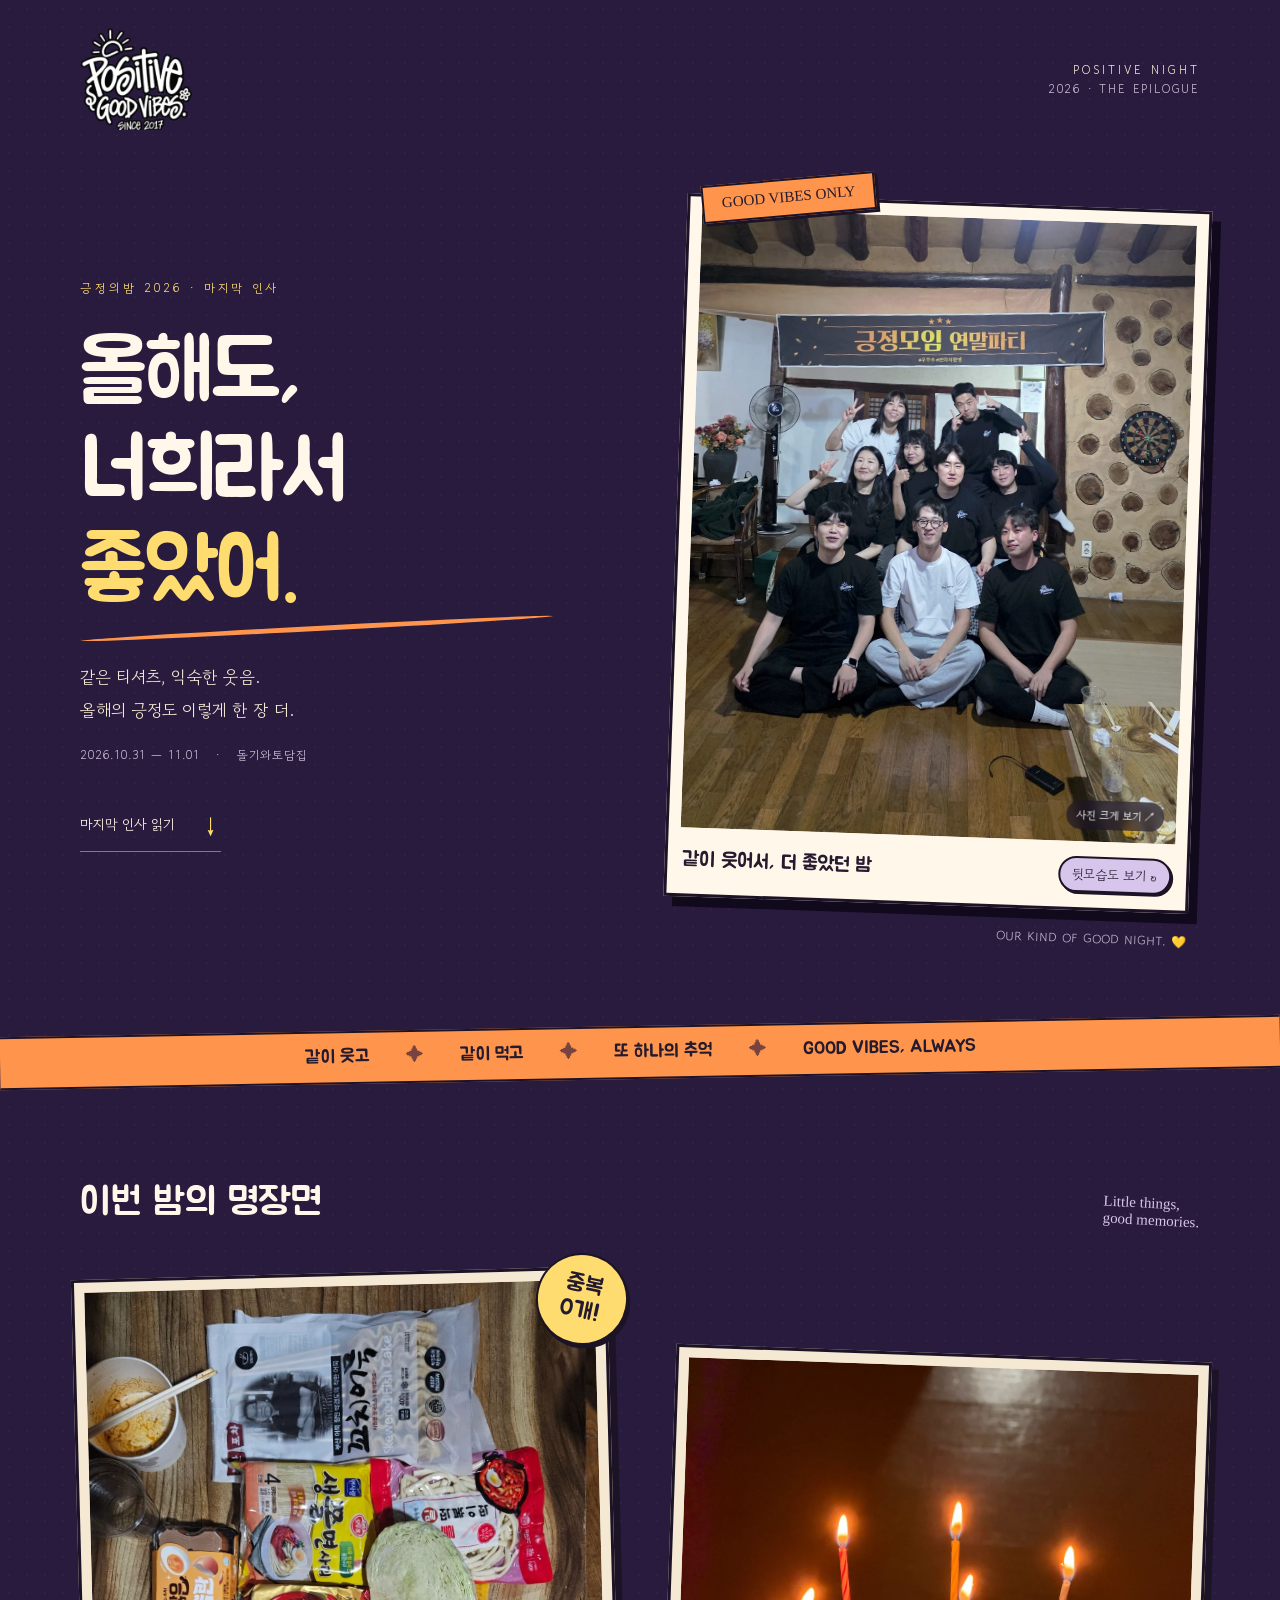
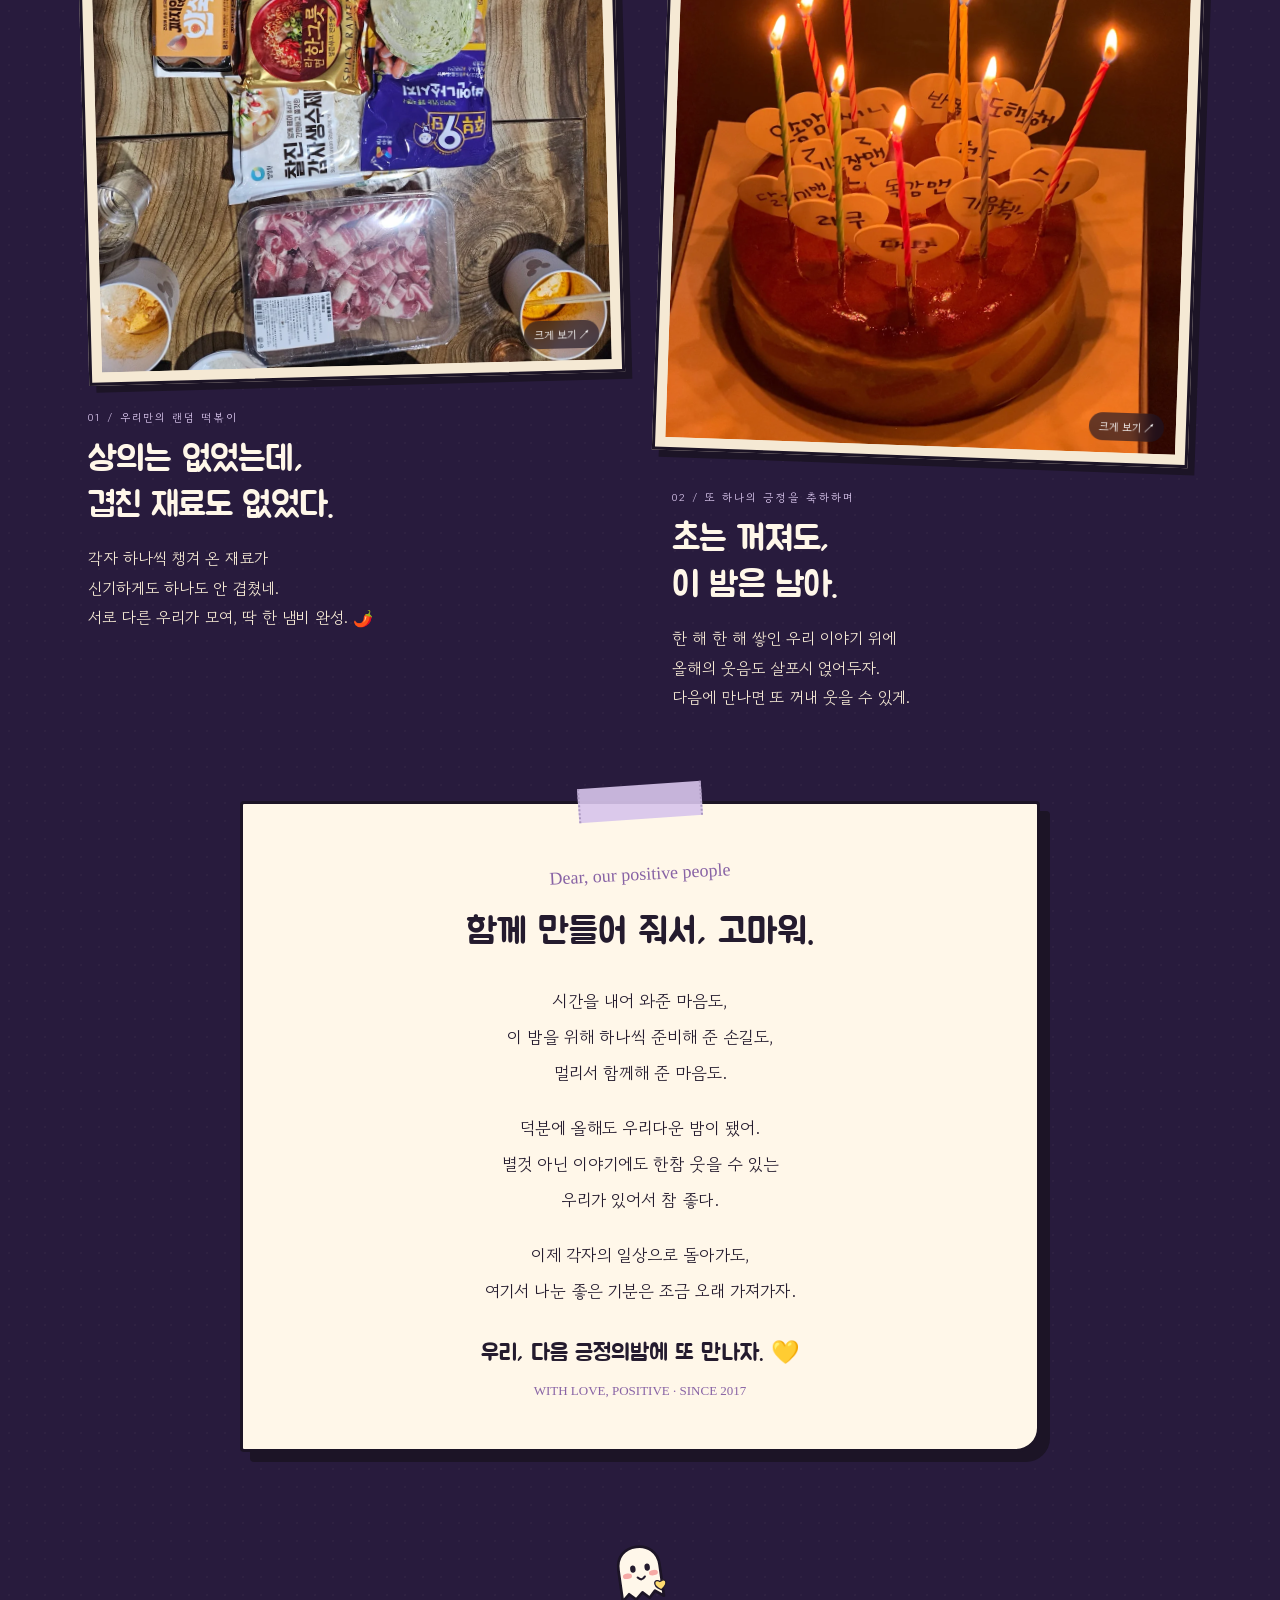
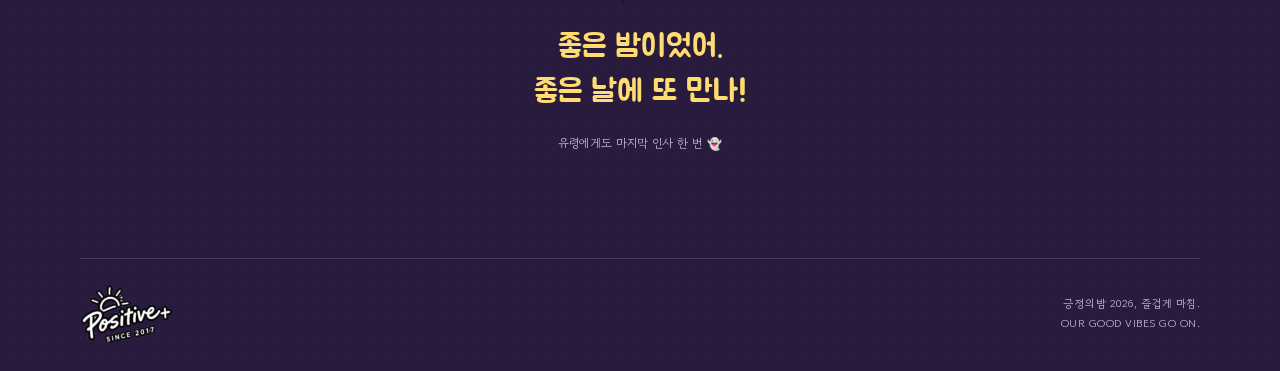
==== commit e5ecefa8: "올해도 너희라서 좋았어 · 긍정의밤 2026 엔딩" ====
--- a/index.html
+++ b/index.html
@@ -1,1196 +1,132 @@
-<!DOCTYPE html>
+<!doctype html>
 <html lang="ko">
 <head>
 <meta charset="utf-8">
 <meta name="viewport" content="width=device-width, initial-scale=1, viewport-fit=cover">
-<title>긍정의밤 2026 🎃</title>
-<meta name="description" content="10.31(토)–11.1(일) 돌기와토담집. BBQ 파티와 할로윈 밤! 할 일 고르고 마니또 등록하러 와.">
-<meta name="theme-color" content="#FF9F45">
+<title>올해도, 너희라서 좋았어. — 긍정의밤 2026</title>
+<meta name="description" content="같은 티셔츠, 익숙한 웃음. 재료 하나도 안 겹친 떡볶이까지! 함께 만들어 준 긍정의밤 2026, 고마워. 우리 다음 긍정의밤에 또 만나자.">
+<meta name="theme-color" content="#281B3D">
 <meta property="og:type" content="website">
 <meta property="og:site_name" content="긍정의밤 2026">
-<meta property="og:title" content="긍정의밤 2026 🎃 할로윈 에디션">
-<meta property="og:description" content="10.31(토)–11.1(일) 돌기와토담집. BBQ 파티와 할로윈 밤! 할 일 고르고 마니또 등록하러 와.">
+<meta property="og:title" content="올해도, 너희라서 좋았어. 💛">
+<meta property="og:description" content="중복 재료 0개였던 떡볶이부터 우리의 단체사진까지. 긍정의밤 2026, 마지막 인사.">
 <meta property="og:url" content="https://ohead-yonsei.github.io/positive2026/">
-<meta property="og:image" content="https://ohead-yonsei.github.io/positive2026/og.jpg">
-<meta property="og:image:alt" content="Positive Good Vibes 로고와 긍정의밤 2026 초대장">
+<meta property="og:image" content="https://ohead-yonsei.github.io/positive2026/ending-share.png">
+<meta property="og:image:width" content="1200">
+<meta property="og:image:height" content="630">
+<meta property="og:image:alt" content="올해도 너희라서 좋았어, 긍정의밤 2026의 케이크와 마지막 인사">
 <meta property="og:locale" content="ko_KR">
 <meta name="twitter:card" content="summary_large_image">
-<link rel="preconnect" href="https://script.google.com">
-<link rel="preconnect" href="https://script.googleusercontent.com">
-<script src="config.js"></script>
-<script>
-// Start the board request before fonts and the rest of the page finish loading.
-window.GJ_BOARD_REQUEST=function(){
-  const api=(window.GJ_API||'').trim();
-  if(!/^https:\/\/script\.google\.com\//.test(api))return Promise.resolve({error:new Error('noapi')});
-  const controller=new AbortController(),timer=setTimeout(()=>controller.abort(),18000);
-  return fetch(api+'?'+new URLSearchParams({a:'state',t:Date.now()}),{cache:'no-store',signal:controller.signal})
-    .then(r=>{if(!r.ok)throw Error('network');return r.json()})
-    .then(value=>({value}),error=>({error})).finally(()=>clearTimeout(timer));
-};
-window.GJ_BOARD_INITIAL=window.GJ_BOARD_REQUEST();
-</script>
-<link rel="icon" href="data:image/svg+xml,%3Csvg xmlns='http://www.w3.org/2000/svg' viewBox='0 0 100 100'%3E%3Ctext y='.9em' font-size='90'%3E%F0%9F%8E%83%3C/text%3E%3C/svg%3E">
-<link rel="stylesheet" href="vote.css?v=20261028-2">
-<link rel="stylesheet" href="quiz.css?v=20261030-1">
-<link rel="stylesheet" href="kangil.css?v=20261030-1">
-<link rel="stylesheet" href="third.css?v=20261029-1">
-<link rel="stylesheet" href="auth.css?v=20261029-1">
-<link rel="stylesheet" href="picker.css?v=20261030-1">
+<link rel="icon" href="data:image/svg+xml,%3Csvg xmlns='http://www.w3.org/2000/svg' viewBox='0 0 100 100'%3E%3Ctext y='.9em' font-size='90'%3E%F0%9F%92%9B%3C/text%3E%3C/svg%3E">
 <link rel="preconnect" href="https://fonts.googleapis.com">
 <link rel="preconnect" href="https://fonts.gstatic.com" crossorigin>
 <link href="https://fonts.googleapis.com/css2?family=Jua&family=Permanent+Marker&family=Gowun+Dodum&display=swap" rel="stylesheet">
 <style>
-:root{
-  color-scheme: light;
-  --bg:#FF9F45; --bg2:#FF8A2A; --ink:#1A1226; --soft:#4B2A10;
-  --paper:#FFF7EA; --paper-ink:#1A1226; --paper-soft:#6B5A72;
-  --line:#1A1226; --pumpkin:#FF6A00; --candy:#FFD447; --slime:#9BDB4D; --grape:#7A4FD0; --blush:#FF9EB5;
-  --dots:rgba(26,18,38,.10);
-  --kr:"Jua","Apple SD Gothic Neo","Malgun Gothic",sans-serif;
-  --marker:"Permanent Marker","Jua","Comic Sans MS",cursive;
-  --body:"Gowun Dodum","Apple SD Gothic Neo","Malgun Gothic",sans-serif;
-  box-sizing:border-box;
-  padding-top:env(safe-area-inset-top,0px);
-  padding-bottom:env(safe-area-inset-bottom,0px);
-}
-@media (prefers-color-scheme: dark){
-  :root:not([data-theme="light"]){
-    color-scheme: dark;
-    --bg:#2A1846; --bg2:#1F1036; --ink:#FFF6E9; --soft:#CDBDE6;
-    --paper:#FFF7EA; --paper-ink:#1A1226; --paper-soft:#6B5A72;
-    --line:#0E0818; --pumpkin:#FF7B1C; --dots:rgba(255,255,255,.07);
-  }
-}
-:root[data-theme="dark"]{
-  color-scheme: dark;
-  --bg:#2A1846; --bg2:#1F1036; --ink:#FFF6E9; --soft:#CDBDE6;
-  --paper:#FFF7EA; --paper-ink:#1A1226; --paper-soft:#6B5A72;
-  --line:#0E0818; --pumpkin:#FF7B1C; --dots:rgba(255,255,255,.07);
-}
-html{scroll-padding-top:env(safe-area-inset-top,0px)}
-*,*::before,*::after{box-sizing:border-box}
-body{margin:0;color:var(--ink);font-family:var(--body);font-size:17px;line-height:1.7;-webkit-text-size-adjust:100%;
-  background:var(--bg) radial-gradient(var(--dots) 1.5px,transparent 1.6px) 0 0/22px 22px}
-img,svg{max-width:100%}
-html,body{overflow-x:hidden}
-button{-webkit-tap-highlight-color:transparent;touch-action:manipulation}
-@media (min-width:520px){body{background-attachment:fixed}main.wrap,header .wrap,footer{max-width:480px}}
-:focus-visible{outline:3px solid var(--candy);outline-offset:3px;border-radius:6px}
-.wrap{max-width:480px;margin:0 auto;padding:0 18px}
-
-/* ---------- hero ---------- */
-.hero{position:relative;text-align:center;padding:30px 0 10px}
-.invited{font-family:var(--marker);font-size:clamp(22px,6vw,30px);color:var(--ink);margin:0;transform:rotate(-3deg)}
-.logo-wrap{position:relative;width:min(86vw,400px);margin:12px auto 0}
-.logo{display:block;width:100%;height:auto;transform:rotate(-4deg);filter:drop-shadow(6px 7px 0 var(--line))}
-.title{font-family:var(--kr);font-weight:400;font-size:clamp(42px,13vw,62px);line-height:1;margin:16px 0 0;color:var(--paper);
-  -webkit-text-stroke:2px var(--line);paint-order:stroke fill;text-shadow:5px 6px 0 var(--line)}
-.edition{display:inline-block;font-family:var(--marker);font-size:clamp(18px,5vw,24px);background:var(--pumpkin);color:#1A1226;
-  padding:4px 16px 2px;border:3px solid var(--line);border-radius:999px;margin-top:14px;transform:rotate(2deg);box-shadow:4px 4px 0 var(--line)}
-
-/* ghost */
-.ghost{position:absolute;width:96px;cursor:pointer;background:none;border:0;padding:0;-webkit-tap-highlight-color:transparent}
-.ghost svg{display:block;width:100%;height:auto;overflow:visible}
-.ticket{position:relative}
-.ticket .ghost{right:96px;top:-82px;width:76px;z-index:0;animation:bob 3.2s ease-in-out infinite}
-.ticket-main,.ticket-stub{position:relative;z-index:1}
-@keyframes bob{0%,100%{transform:translateY(0) rotate(6deg)}50%{transform:translateY(-10px) rotate(2deg)}}
-.ghost.wiggle,.ticket .ghost.wiggle{animation:wig .5s ease-in-out}
-@keyframes wig{0%,100%{transform:rotate(0)}25%{transform:rotate(-14deg) scale(1.08)}75%{transform:rotate(12deg) scale(1.08)}}
-.bubble{position:absolute;font-family:var(--marker);font-size:22px;background:var(--paper);color:var(--paper-ink);border:3px solid var(--line);
-  border-radius:16px;padding:5px 12px 3px;box-shadow:3px 3px 0 var(--line);white-space:normal;word-break:keep-all;text-align:center;line-height:1.25;pointer-events:none;width:max-content}
-.bubble::after{content:"";position:absolute;width:12px;height:12px;background:var(--paper);border:3px solid var(--line);border-top:0;border-left:0;transform:rotate(45deg)}
-.ticket .bubble{right:164px;top:auto;bottom:calc(100% + 8px);z-index:2;font-size:19px;max-width:min(200px,calc(100vw - 196px));transform:rotate(-6deg)}
-.ticket .bubble::after{right:-9px;bottom:12px;transform:rotate(-45deg)}
-.bubble.pop{animation:bpop .35s ease-out}
-@keyframes bpop{0%{transform:scale(.4) rotate(-20deg);opacity:0}100%{opacity:1}}
-@media (prefers-reduced-motion: reduce){.ticket .ghost,.ghost.wiggle,.bubble.pop,.reveal.pop{animation:none!important}}
-
-/* ticket */
-.ticket{display:grid;grid-template-columns:1fr 72px;margin:92px auto 0;max-width:440px;text-align:left;color:var(--paper-ink);
-  filter:drop-shadow(6px 6px 0 var(--line));transform:rotate(-1deg)}
-.ticket-main,.ticket-stub{background:var(--paper);border:3px solid var(--line)}
-.ticket-main{border-right:3px dashed var(--line);border-radius:18px 0 0 18px;padding:18px 20px}
-.ticket-stub{border-left:0;border-radius:0 18px 18px 0;display:grid;place-items:center;background:var(--candy)}
-.ticket-stub span{font-family:var(--marker);font-size:30px;writing-mode:vertical-rl;transform:rotate(180deg);line-height:1}
-.trow{padding:5px 0}
-.trow dt{font-family:var(--marker);font-size:14px;color:var(--paper-soft);line-height:1.2}
-.trow dd{margin:0;font-family:var(--kr);font-size:20px;line-height:1.35}
-.trow dd small{display:block;font-family:var(--body);font-size:14px;color:var(--paper-soft)}
-.trow .venue-line{display:flex;flex-wrap:wrap;align-items:center;gap:5px 8px}
-.venue-link{display:inline-flex;align-items:center;min-height:36px;padding:4px 8px;border:2px solid var(--line);border-radius:999px;background:#D8EDB3;color:var(--paper-ink);font:14px var(--kr);text-decoration:none;white-space:nowrap}
-.venue-link:focus-visible{outline:3px solid var(--pumpkin);outline-offset:3px}
-
-.guests{display:flex;flex-wrap:wrap;justify-content:center;gap:8px;margin:28px auto 0;padding:0;list-style:none;max-width:440px}
-.guests li{font-family:var(--kr);font-size:16px;background:var(--paper);color:var(--paper-ink);border:2.5px solid var(--line);border-radius:999px;padding:3px 13px 1px;box-shadow:2px 3px 0 var(--line)}
-.guests li:nth-child(3n){transform:rotate(-3deg)}.guests li:nth-child(3n+1){transform:rotate(2deg)}
-.guests li:nth-child(4n){background:var(--candy)}.guests li:nth-child(5n){background:var(--slime)}
-
-
-/* ---------- sections ---------- */
-section{padding:50px 0 6px}
-.sh{display:flex;align-items:flex-end;gap:10px;flex-wrap:wrap;margin:0 0 6px}
-.sh h2{font-family:var(--kr);font-weight:400;font-size:clamp(30px,8.5vw,38px);line-height:1.1;margin:0}
-.tag{font-family:var(--marker);font-size:18px;color:#1A1226;background:var(--candy);border:2.5px solid var(--line);border-radius:8px;padding:1px 10px 0;transform:rotate(-4deg);margin-bottom:6px}
-.lede{color:var(--soft);margin:4px 0 24px}
-
-.sticker{background:var(--paper);color:var(--paper-ink);border:3px solid var(--line);border-radius:20px;box-shadow:6px 6px 0 var(--line)}
-.bring{display:grid;gap:18px}
-.bring .sticker{display:grid;grid-template-columns:64px 1fr;gap:14px;padding:18px 20px}
-.bring .sticker:nth-child(1){transform:rotate(-1.2deg)}
-.bring .sticker:nth-child(2){transform:rotate(.9deg)}
-.bring .sticker:nth-child(3){transform:rotate(-.6deg)}
-.bring .ico{width:60px;height:60px;border-radius:50%;border:3px solid var(--line);display:grid;place-items:center;font-size:30px;background:var(--candy)}
-.bring .sticker:nth-child(2) .ico{background:var(--pumpkin)}
-.bring .sticker:nth-child(3) .ico{background:var(--slime)}
-.bring h3{font-family:var(--kr);font-weight:400;font-size:22px;margin:0 0 2px;line-height:1.3}
-.bring p{margin:0;color:var(--paper-soft);font-size:16px}
-.bring p b{font-weight:400;color:var(--paper-ink);background:linear-gradient(transparent 58%,var(--candy) 58%)}
-
-.pool-wrap{position:sticky;top:env(safe-area-inset-top,0px);z-index:5;background:var(--bg);padding:10px 0 12px;margin:0 -4px 14px;border-bottom:3px dashed var(--soft)}
-.pool-help{margin:0 4px 8px;font-size:14px;color:var(--soft);line-height:1.5}
-.pool{display:flex;flex-wrap:wrap;gap:7px;padding:0 4px}
-.pchip{font-family:var(--kr);font-size:16px;background:var(--paper);color:var(--paper-ink);border:2.5px solid var(--line);border-radius:999px;
-  padding:4px 12px 2px;box-shadow:2px 3px 0 var(--line);cursor:grab;touch-action:none;user-select:none;-webkit-user-select:none}
-.pchip.sel{background:var(--candy);transform:translateY(-2px) rotate(-3deg)}
-.floater{position:fixed;z-index:50;pointer-events:none;font-family:var(--kr);font-size:17px;background:var(--candy);color:var(--paper-ink);
-  border:2.5px solid var(--line);border-radius:999px;padding:4px 13px 2px;box-shadow:4px 5px 0 var(--line);transform:translate(-50%,-60%) rotate(-6deg)}
-.board{display:grid;gap:16px}
-.task{position:relative;padding:14px 16px 16px;transition:transform .12s;background:var(--task-color,var(--paper))}
-.task[data-color="cream"],.task-color[data-task-color="cream"]{--task-color:#FFF7EA}
-.task[data-color="yellow"],.task-color[data-task-color="yellow"]{--task-color:#FFD447}
-.task[data-color="mint"],.task-color[data-task-color="mint"]{--task-color:#D8EDB3}
-.task[data-color="lavender"],.task-color[data-task-color="lavender"]{--task-color:#DFD1F2}
-.task-color-toggle{display:inline-flex;align-items:center;gap:4px;flex:none;min-height:28px;padding:2px 6px;border:1.5px solid var(--line);border-radius:8px;background:#ffffff80;color:var(--paper-ink);font:12px var(--body);cursor:pointer;touch-action:manipulation}
-.task-color-toggle::before{content:'';width:9px;height:9px;border:1px solid var(--line);border-radius:50%;background:var(--task-color)}
-.task-color-toggle[aria-expanded="true"]{background:#fff}
-.task-colors{position:absolute;right:12px;top:47px;z-index:6;display:flex;align-items:center;gap:7px;padding:8px;background:var(--paper);border:2px solid var(--line);border-radius:12px;box-shadow:3px 3px 0 var(--line)}
-.task-colors[hidden]{display:none}
-.task-color{flex:0 0 32px;width:32px;height:32px;border:2px solid var(--line);border-radius:50%;background:var(--task-color);color:var(--paper-ink);font:18px var(--kr);cursor:pointer;padding:0;touch-action:manipulation}
-.task-color[aria-pressed="true"]{box-shadow:inset 0 0 0 3px #fff}
-.task-color:focus-visible{outline-color:var(--line);border-radius:50%}
-.task.over,.task.target{transform:scale(1.02) rotate(-.6deg);outline:3px dashed var(--pumpkin);outline-offset:4px}
-.task-head{display:flex;align-items:center;gap:10px}
-.task-head h3{font-family:var(--kr);font-weight:400;font-size:22px;margin:0;flex:1;line-height:1.3}
-.cnt{font-family:var(--kr);font-size:14px;color:var(--paper-soft)}
-.tdel{font:inherit;font-size:13px;background:none;border:2px solid var(--line);border-radius:8px;padding:2px 8px;cursor:pointer;color:var(--paper-ink)}
-.tdel.arm{background:#C0392B;color:#fff;border-color:#C0392B}
-.people{list-style:none;margin:10px 0 0;padding:0;display:flex;flex-wrap:wrap;gap:6px;min-height:34px}
-.people li{display:inline-flex;align-items:center;gap:4px;font-family:var(--kr);font-size:16px;background:#fff;border:2px solid var(--line);border-radius:999px;padding:2px 6px 0 11px}
-.people li.only{padding-right:11px}
-.people li button{font:inherit;font-size:14px;line-height:1;width:22px;height:22px;border-radius:50%;border:0;background:transparent;color:var(--paper-soft);cursor:pointer;margin-bottom:2px}
-.people .empty{background:none;border:2px dashed #C9B9A8;color:var(--paper-soft);font-family:var(--body);font-size:14px;padding:3px 12px}
-.addtask{margin-top:20px;padding:14px 16px 16px}
-.addtask label{margin-top:0}
-.addrow{display:flex;gap:10px;align-items:stretch}
-.addrow input{flex:1;min-width:0}
-.addrow .btn{margin:0;white-space:nowrap}
-.arrival-pool{display:flex;flex-wrap:wrap;gap:6px;margin:12px 0}
-.arrival-pool[hidden]{display:none}
-.arrival-pool .pchip{font-size:14px;padding:4px 9px 3px}
-.arrival-grid{display:grid;grid-template-columns:repeat(2,minmax(0,1fr));gap:9px}
-.arrival-slot{min-width:0;padding:7px 8px 8px;background:var(--paper);color:var(--paper-ink);border:2px solid var(--line);border-radius:12px;box-shadow:3px 3px 0 var(--line)}
-.arrival-slot:nth-child(3n+1){background:#DFD1F2}
-.arrival-slot:nth-child(3n+2){background:#D8EDB3}
-.arrival-slot:last-child{grid-column:1/-1}
-.arrival-slot.over,.arrival-slot.target{outline:2px dashed var(--pumpkin);outline-offset:2px}
-.arrival-slot-button{display:flex;align-items:center;justify-content:space-between;gap:4px;width:100%;min-height:32px;padding:0;border:0;background:none;color:inherit;font:18px var(--kr);text-align:left;cursor:pointer}
-.arrival-slot-button:disabled{cursor:default}
-.arrival-slot-button small{font:12px var(--body);opacity:.75}
-.arrival-names{display:flex;flex-wrap:wrap;gap:4px;list-style:none;margin:4px 0 0;padding:0;min-height:28px}
-.arrival-names li{display:inline-flex;align-items:center;gap:1px;padding:0 1px 0 7px;background:#fff;border:1.5px solid var(--line);border-radius:999px;font:13px var(--kr)}
-.arrival-names .empty{padding:2px 0;border:0;background:none;color:var(--paper-soft);font:12px var(--body)}
-.arrival-names button{width:28px;height:28px;padding:0;border:0;border-radius:50%;background:none;color:var(--paper-soft);font:17px var(--body);cursor:pointer}
-.arrival-names li.only{padding-right:7px}
-#arrival-help{font-size:13px;line-height:1.5;color:var(--soft);margin:8px 0}
-#arrival-sync{margin:8px 0 0;font-size:13px}
-.savebar{position:fixed;left:50%;bottom:0;transform:translateX(-50%);z-index:40;width:min(460px,calc(100% - 24px));display:flex;align-items:center;justify-content:space-between;gap:12px;
-  background:var(--paper);color:var(--paper-ink);border:3px solid var(--line);border-bottom:0;border-radius:18px 18px 0 0;padding:10px 14px calc(10px + env(safe-area-inset-bottom,0px));box-shadow:0 -4px 0 var(--line);font-family:var(--kr);font-size:16px}
-.savebar[hidden]{display:none}
-.savebar .btn{margin:0;font-size:16px;padding:8px 12px 6px}
-.sb-btns{display:flex;gap:8px;flex-shrink:0}
-
-
-.night{list-style:none;margin:0;padding:22px 20px 10px;counter-reset:t}
-.night li{display:grid;grid-template-columns:44px 1fr;gap:12px;padding:0 0 16px;counter-increment:t}
-.night li::before{content:counter(t);width:40px;height:40px;border-radius:50%;border:3px solid var(--line);background:var(--pumpkin);
-  font-family:var(--marker);font-size:20px;display:grid;place-items:center;line-height:1;color:#1A1226}
-.night li:nth-child(even)::before{background:var(--candy)}
-.night b{display:block;font-family:var(--kr);font-weight:400;font-size:20px;line-height:1.3;padding-top:6px}
-.night span{color:var(--paper-soft);font-size:15px}
-
-/* manito */
-.mcard{position:relative;padding:26px 22px 24px;margin-top:6px}
-.mcard .ghost{position:absolute;top:-58px;right:14px;width:78px}
-.mcard .bubble{right:92px;top:auto;bottom:calc(100% - 20px);font-size:17px;max-width:min(210px,calc(100vw - 160px));transform:rotate(4deg)}
-.mcard .bubble::after{right:-9px;bottom:10px;transform:rotate(-45deg)}
-.mh{font-family:var(--kr);font-weight:400;font-size:26px;margin:0 0 6px;line-height:1.3}
-.how{color:var(--paper-soft);font-size:16px;margin:0 0 6px}
-.how b{font-weight:400;color:var(--paper-ink)}
-label{display:block;font-family:var(--kr);font-size:16px;margin:14px 0 6px}
-input{width:100%;font:inherit;font-size:16px;color:var(--paper-ink);background:#fff;border:3px solid var(--line);border-radius:12px;padding:10px 12px}
-.btn{display:inline-block;font-family:var(--kr);font-size:20px;padding:11px 22px 9px;border-radius:14px;border:3px solid var(--line);
-  background:var(--pumpkin);color:#1A1226;cursor:pointer;margin-top:16px;box-shadow:4px 4px 0 var(--line);transition:transform .08s,box-shadow .08s}
-.btn:active{transform:translate(3px,3px);box-shadow:1px 1px 0 var(--line)}
-.btn.ghosty{background:#fff;font-size:16px;padding:7px 14px 5px;box-shadow:3px 3px 0 var(--line);margin-top:10px}
-.msg{font-size:15px;margin:10px 0 0;min-height:1em}
-.msg.ok{color:#2F7A3B}.msg.bad{color:#C0392B}
-.reveal{text-align:center;padding:10px 0 4px}
-.reveal p{margin:0;color:var(--paper-soft)}
-.reveal strong{display:inline-block;font-family:var(--kr);font-weight:400;font-size:clamp(46px,14vw,70px);line-height:1.1;margin:10px 0;
-  color:var(--pumpkin);-webkit-text-stroke:2px var(--line);paint-order:stroke fill;text-shadow:4px 4px 0 var(--line)}
-.reveal.pop{animation:rpop .55s cubic-bezier(.3,1.6,.5,1)}
-@keyframes rpop{0%{transform:scale(.6);opacity:0}100%{transform:none;opacity:1}}
-.admin{margin-top:30px;padding:22px}
-.admin h3{font-family:var(--kr);font-weight:400;font-size:24px;margin:0 0 4px}
-.admin > p{margin:0;color:var(--paper-soft);font-size:15px}
-.sendlist{list-style:none;margin:16px 0 0;padding:0}
-.sendlist li{display:flex;align-items:center;justify-content:space-between;gap:10px;padding:8px 0;border-top:2px dashed #D9CDBF;font-family:var(--kr);font-size:18px}
-.sendlist li:first-child{border-top:0}
-.sendlist .btn{margin:0}
-.sendlist .done{color:#2F7A3B}
-select{width:100%;font:inherit;font-size:16px;color:var(--paper-ink);background:#fff;border:3px solid var(--line);border-radius:12px;padding:10px 12px}
-.regchips{display:flex;flex-wrap:wrap;gap:6px;margin:14px 0 0;padding:0;list-style:none}
-.regchips li{font-family:var(--kr);font-size:14px;padding:2px 10px 0;border-radius:999px;border:2px dashed #C9B9A8;color:var(--paper-soft)}
-.regchips li.got{border-style:solid;border-color:var(--line);background:var(--slime);color:var(--paper-ink)}
-.progress{font-family:var(--kr);font-size:16px;margin:10px 0 0}
-.sync{font-size:14px;color:var(--soft);margin:0 0 10px;min-height:1.2em}
-.sync.ok{color:var(--ink)}.sync.bad{color:var(--ink);font-weight:700}
-.load-status{display:flex;align-items:center;flex-wrap:wrap;gap:10px;padding:12px 14px;margin:14px 0;background:var(--paper);color:var(--paper-ink);border:2px dashed var(--line);border-radius:14px;font-size:14px;line-height:1.6}
-.load-status[hidden],.load-spinner[hidden],.load-retry[hidden]{display:none}
-.load-note{flex:1;min-width:180px}
-.load-spinner{width:18px;height:18px;flex:none;border:3px solid #DFD1F2;border-top-color:#7A4FD0;border-radius:50%;animation:load-spin .9s linear infinite}
-.load-retry{border:2px solid var(--line);border-radius:999px;background:var(--candy);color:var(--paper-ink);padding:8px 12px;font:15px var(--kr);cursor:pointer}
-@keyframes load-spin{to{transform:rotate(360deg)}}
-@media(prefers-reduced-motion:reduce){.load-spinner{animation:none}}
-.nosrv{background:var(--paper);color:var(--paper-ink);border:3px dashed var(--line);border-radius:14px;padding:10px 14px;font-size:15px}
-.addrow select{flex:1;min-width:0}
-.note{font-size:14px;color:var(--paper-soft);margin:16px 0 0}
-.ack{margin-top:12px;padding-top:10px;border-top:2px dashed #D9CDBF}
-.ack[hidden]{display:none}
-.ack-head{display:flex;justify-content:space-between;gap:8px;font-family:var(--kr);font-size:14px;color:var(--paper-soft)}
-.ack-cnt{color:var(--paper-ink)}
-.ack-cnt.done{color:#2F7A3B}
-.ackchips{display:flex;flex-wrap:wrap;gap:5px;list-style:none;margin:6px 0 0;padding:0}
-.ackchip{font-family:var(--kr);font-size:14px;line-height:1.4;min-height:32px;padding:4px 10px 2px;border-radius:999px;border:2px dashed #C9B9A8;background:transparent;color:var(--paper-soft);cursor:pointer}
-.ackchip.on{border:2px solid var(--line);background:var(--slime);color:var(--paper-ink)}
-.soon-grid{display:grid;grid-template-columns:1fr;gap:18px}
-.soon{position:relative;overflow:hidden;padding:18px 20px;min-height:130px}
-.soon:nth-child(1){transform:rotate(-1deg)}.soon:nth-child(2){transform:rotate(1.2deg)}.soon:nth-child(3){transform:rotate(-.5deg)}
-.soon .blur{filter:blur(6px);opacity:.7;user-select:none;-webkit-user-select:none;pointer-events:none}
-.soon-ico{font-size:30px}
-.soon h3{font-family:var(--kr);font-weight:400;font-size:21px;margin:4px 0 2px}
-.soon p{margin:0;font-size:15px;color:var(--paper-soft)}
-.stamp{position:absolute;inset:0;display:grid;place-items:center}
-.stamp span{font-family:var(--marker);font-size:20px;background:var(--candy);color:#1A1226;border:3px solid var(--line);border-radius:10px;padding:3px 14px 1px;transform:rotate(-6deg);box-shadow:3px 3px 0 var(--line)}
-
-
-footer{text-align:center;padding:70px 20px 40px;color:var(--soft);font-size:14px}
-footer img{width:170px;height:auto;display:block;margin:0 auto 10px;transform:rotate(-5deg);filter:drop-shadow(4px 4px 0 var(--line))}
-.boocount{font-family:var(--kr);font-size:15px;margin-top:6px}
-.bootoast{position:fixed;left:50%;bottom:calc(16px + env(safe-area-inset-bottom,0px));transform:translateX(-50%);z-index:60;width:max-content;max-width:calc(100% - 32px);
-  background:var(--paper);color:var(--paper-ink);border:3px solid var(--line);border-radius:14px;box-shadow:4px 4px 0 var(--line);padding:8px 14px 6px;font-family:var(--kr);font-size:15px;text-align:center;line-height:1.35}
-.bootoast[hidden]{display:none}
-.bootoast small{display:block;font-size:13px;color:var(--paper-soft)}
-.gmodal{position:fixed;inset:0;z-index:80;background:rgba(14,8,24,.62);display:grid;place-items:center;padding:20px}
-.gmodal[hidden]{display:none}
-.gbox{position:relative;width:min(400px,100%);max-height:calc(100% - 20px);overflow:auto;padding:22px 20px 20px;text-align:center}
-.gbox h3{font-family:var(--kr);font-weight:400;font-size:26px;margin:4px 0 6px}
-.gbox p{margin:0;color:var(--paper-soft);font-size:15px}
-.gbox p b{font-weight:400;color:var(--paper-ink)}
-.gbox label{text-align:left}
-.gbox img{display:block;width:100%;height:auto;border:3px solid var(--line);border-radius:12px;margin:10px 0 0;background:#fff}
-.gghost svg{width:72px;height:auto;display:block;margin:0 auto}
-.gclose{position:absolute;top:8px;right:10px;width:36px;height:36px;border:0;background:none;font-size:26px;line-height:1;color:var(--paper-ink);cursor:pointer}
-
+:root{color-scheme:dark;--night:#281B3D;--ink:#241B2E;--paper:#FFF7E9;--cream:#F5E9D4;--orange:#FF954D;--yellow:#FFDC70;--lavender:#D8C5EC;--soft:#CABCD4;--line:#1C1426;--display:'Jua','Apple SD Gothic Neo',sans-serif;--body:'Gowun Dodum','Apple SD Gothic Neo',sans-serif;--marker:'Permanent Marker',cursive}
+*{box-sizing:border-box}html{scroll-behavior:smooth}body{margin:0;background:var(--night);color:var(--paper);font:16px/1.85 var(--body);overflow-x:hidden;background-image:radial-gradient(#F5E9D408 .9px,transparent .9px);background-size:18px 18px}button,a{-webkit-tap-highlight-color:transparent}button{font:inherit;cursor:pointer}a{color:inherit}button:focus-visible,a:focus-visible{outline:3px solid var(--yellow);outline-offset:6px}[hidden]{display:none!important}img{display:block;max-width:100%;height:auto}p,h1,h2,h3,figure{margin:0}button{color:inherit}::selection{background:var(--yellow);color:var(--ink)}.wrap{width:min(1120px,calc(100% - 80px));margin-inline:auto}.top{display:flex;justify-content:space-between;align-items:center;padding:28px 0 10px}.top-logo{width:112px;height:auto}.edition{font:12px/1.6 var(--body);text-align:right;letter-spacing:1.8px;color:var(--soft)}.edition b{display:block;color:var(--cream);font-weight:400;letter-spacing:3px}.hero{display:grid;grid-template-columns:1fr 1fr;align-items:center;gap:70px;padding:48px 0 84px}.eyebrow{font:12px var(--body);letter-spacing:3px;margin-bottom:28px;color:var(--yellow)}h1{font:clamp(54px,6.7vw,86px)/1.16 var(--display);letter-spacing:-2.5px;word-break:keep-all}h1 em{font-style:normal;color:var(--yellow);position:relative;white-space:nowrap}h1 em:after{content:'';height:5px;background:var(--orange);border-radius:50%;display:block;width:90%;transform:rotate(-3deg);margin-top:4px}.intro{margin-top:30px;color:var(--cream);font-size:17px;line-height:1.9;word-break:keep-all}.date{margin-top:18px;font-size:12px;letter-spacing:1px;color:var(--soft)}.letter-link{display:inline-flex;gap:26px;align-items:center;margin-top:34px;text-decoration:none;border-bottom:1px solid #FFF7E96B;padding:5px 0;font-size:14px}.letter-link span{font-size:22px;color:var(--yellow)}.hero-photo{position:relative;transform:rotate(2deg);padding-top:14px}.hero-photo:before{content:'GOOD VIBES ONLY';position:absolute;z-index:2;left:14px;top:-4px;background:var(--orange);color:var(--ink);border:2px solid var(--line);padding:4px 18px;font:15px/1.7 var(--marker);transform:rotate(-7deg);box-shadow:3px 3px 0 var(--line)}.polaroid{background:var(--paper);border:3px solid var(--line);padding:12px 12px 0;box-shadow:9px 10px 0 #110A1D;color:var(--ink)}.photo-button{padding:0;border:0;background:none;display:block;width:100%;position:relative;overflow:hidden}.group-image{width:100%;aspect-ratio:4/5;object-fit:cover;object-position:center bottom}.zoom-hint{position:absolute;bottom:12px;right:12px;font-size:11px;border-radius:30px;padding:4px 10px;background:#1C1426A6;color:white;backdrop-filter:blur(5px)}.photo-bottom{display:flex;justify-content:space-between;align-items:center;gap:10px;min-height:66px;padding:12px 3px}.photo-caption{font:20px var(--display)}.flip{border:2px solid var(--line);background:var(--lavender);color:var(--ink);padding:6px 12px;border-radius:30px;font:13px/1.5 var(--body);box-shadow:2px 2px 0 var(--line);white-space:nowrap}.photo-credit{font:12px/1.6 var(--body);letter-spacing:1px;margin-top:18px;text-align:right;color:var(--soft)}.ticker{border-block:2px solid var(--line);background:var(--orange);color:var(--ink);padding:13px 20px;display:flex;justify-content:center;gap:36px;flex-wrap:wrap;transform:rotate(-1deg);font:18px var(--display)}.ticker .star{color:#78433E}.memories{padding:100px 0 88px}.section-top{display:flex;align-items:end;justify-content:space-between;margin-bottom:44px;gap:20px}.section-top h2{font:38px/1.3 var(--display);word-break:keep-all}.section-top p{font:15px var(--marker);color:var(--lavender);transform:rotate(3deg)}.memory-grid{display:grid;grid-template-columns:1fr 1fr;gap:48px}.memory{position:relative}.memory:nth-child(2){padding-top:80px}.memory-photo{border:3px solid var(--line);padding:10px;background:var(--cream);box-shadow:7px 7px 0 var(--line);transform:rotate(-1.5deg)}.memory:nth-child(2) .memory-photo{transform:rotate(2deg)}.memory-photo img{width:100%;aspect-ratio:3/4;object-fit:cover}.memory-stamp{position:absolute;top:-20px;right:-12px;z-index:2;background:var(--yellow);color:var(--ink);border:2px solid var(--line);border-radius:50%;width:92px;height:92px;display:flex;align-items:center;justify-content:center;text-align:center;font:23px/1.15 var(--display);transform:rotate(12deg);box-shadow:3px 3px 0 var(--line)}.memory-copy{padding:30px 8px 0}.memory-number{font:11px var(--body);letter-spacing:2px;color:var(--lavender);margin-bottom:12px}.memory h3{font:35px/1.32 var(--display);letter-spacing:-.8px;margin-bottom:15px}.memory-copy p:last-child{font-size:16px;color:var(--cream);word-break:keep-all}.letter-wrap{padding:0 0 90px}.letter{position:relative;background:var(--paper);color:var(--ink);width:min(800px,100%);margin:auto;padding:60px 56px 50px;border:3px solid var(--line);border-radius:4px 4px 24px 4px;box-shadow:10px 10px 0 var(--line);text-align:center;scroll-margin-top:28px}.letter:before{content:'';position:absolute;top:-19px;left:50%;width:120px;height:34px;background:#D8C5ECE6;transform:translateX(-50%) rotate(-4deg);border-inline:2px dotted #AC99C1}.letter-kicker{font:18px var(--marker);color:#8863A5;transform:rotate(-3deg);margin-bottom:22px}.letter h2{font:36px/1.4 var(--display);margin-bottom:26px}.letter p:not(.letter-kicker):not(.sign){font-size:17px;line-height:2.1;word-break:keep-all;margin-top:20px}.letter .sign{font:23px/1.5 var(--display);margin-top:28px}.letter .sign span{font:13px var(--marker);display:block;margin-top:12px;color:#8863A5}.outro{text-align:center;padding:0 20px 46px}.goodbye{padding:0;background:none;border:0;display:inline-flex;flex-direction:column;align-items:center;gap:18px}.goodbye svg{width:58px;height:65px;transform:rotate(-8deg);transition:transform .2s}.goodbye:hover svg{transform:rotate(9deg) translateY(-4px)}.goodbye strong{font:31px/1.45 var(--display);color:var(--yellow)}.goodbye small{font:12px/1.6 var(--body);color:var(--soft)}#goodbye-message{min-height:40px;font:16px/1.6 var(--display);margin:20px 0 0;color:var(--cream)}.footer{padding:26px 0 max(28px,env(safe-area-inset-bottom));border-top:1px solid #FFF7E926;display:flex;align-items:center;justify-content:space-between;gap:20px}.footer img{width:92px;height:auto}.footer p{font-size:11px;line-height:1.8;color:var(--soft);text-align:right;letter-spacing:.5px}.photo-dialog{border:0;background:#17101F;color:var(--paper);padding:0;border-radius:16px;width:min(920px,calc(100% - 24px));max-height:calc(100dvh - 24px);box-shadow:0 20px 90px #0008}.photo-dialog::backdrop{background:#130A20EB}.dialog-head{display:flex;justify-content:space-between;align-items:center;gap:16px;padding:12px 16px}.dialog-head p{font:18px var(--display)}.dialog-close{background:var(--cream);color:var(--ink);border:0;border-radius:50%;width:38px;height:38px;font:24px/1 var(--body)}.photo-dialog img{width:100%;max-height:calc(100dvh - 104px);object-fit:contain}.photo-dialog a{font-size:12px;color:var(--cream)}.spark{position:fixed;left:var(--x);top:var(--y);pointer-events:none;z-index:20;font-size:var(--s);animation:float-heart 1.6s ease-out forwards}@keyframes float-heart{to{transform:translate(var(--dx),-160px) rotate(var(--r));opacity:0}}.sr-only{position:absolute;width:1px;height:1px;padding:0;margin:-1px;overflow:hidden;clip:rect(0,0,0,0);white-space:nowrap;border:0}noscript figure{margin-top:28px}
+@media(min-width:1440px){.hero{gap:100px;padding-top:65px}}@media(max-width:760px){.wrap{width:calc(100% - 40px)}.top{padding:22px 0 5px}.top-logo{width:85px}.edition{font-size:10px;letter-spacing:1px}.edition b{letter-spacing:2px}.hero{grid-template-columns:1fr;gap:40px;padding:42px 0 55px}.hero-text{padding-inline:8px}.eyebrow{font-size:11px;margin-bottom:22px;letter-spacing:2px}h1{font-size:clamp(52px,12vw,76px);line-height:1.17;letter-spacing:-2px}h1 br:nth-child(2){display:none}h1 em{display:inline-block}.intro{font-size:15px;margin-top:25px}.date{font-size:11px;margin-top:15px}.letter-link{margin-top:20px;font-size:13px}.hero-photo{width:calc(100% - 16px);margin:0 auto;transform:rotate(1.5deg)}.photo-caption{font-size:18px}.flip{font-size:12px;padding:6px 10px}.polaroid{padding:9px 9px 0;box-shadow:6px 7px 0 var(--line)}.photo-bottom{min-height:60px}.hero-photo:before{font-size:13px;left:8px}.photo-credit{font-size:10px;margin-top:14px}.ticker{font-size:15px;gap:10px 17px;padding:13px 10px}.ticker .optional{display:none}.memories{padding:64px 0 66px}.section-top{margin-bottom:34px;align-items:center}.section-top h2{font-size:29px}.section-top p{font-size:12px;max-width:85px;text-align:right}.memory-grid{gap:40px;grid-template-columns:1fr}.memory{padding-inline:10px}.memory:nth-child(2){padding-top:0}.memory-photo{padding:8px}.memory-photo img{aspect-ratio:3/4}.memory-stamp{right:2px;width:76px;height:76px;font-size:20px}.memory-copy{padding:27px 3px 0}.memory h3{font-size:32px}.memory-copy p:last-child{font-size:15px}.memory-number{font-size:10px}.letter-wrap{padding-bottom:58px}.letter{padding:43px 20px 36px;box-shadow:6px 7px 0 var(--line)}.letter-kicker{font-size:16px;margin-bottom:20px}.letter h2{font-size:27px;margin-bottom:22px}.letter p:not(.letter-kicker):not(.sign){font-size:14px;line-height:2}.letter .sign{font-size:22px}.goodbye strong{font-size:27px}.footer img{width:75px}.footer p{font-size:10px}.outro{padding-bottom:24px}}
+@media(prefers-reduced-motion:reduce){html{scroll-behavior:auto}*,*:before,*:after{animation:none!important;transition:none!important}.spark{display:none}}
 </style>
-<link rel="stylesheet" href="raffle.css?v=20261023-2">
 </head>
 <body>
-
-<svg width="0" height="0" style="position:absolute" aria-hidden="true">
-  <symbol id="ghost" viewBox="0 0 100 124">
-    <path d="M16 62C16 27 33 8 50 8s34 19 34 54v46c-6-6-11-6-16 0-5 6-10 6-14 0-5-6-10-6-14 0-4 6-9 6-14 0-5-6-10-6-10 0Z" fill="#FFF7EA" stroke="#1A1226" stroke-width="5" stroke-linejoin="round"/>
-    <path d="M16 70c-7 2-12 0-13-5M84 70c7 2 12 0 13-5" fill="none" stroke="#1A1226" stroke-width="5" stroke-linecap="round"/>
-    <ellipse cx="38" cy="54" rx="5" ry="7" fill="#1A1226"/><ellipse cx="62" cy="54" rx="5" ry="7" fill="#1A1226"/>
-    <circle cx="40" cy="51" r="1.8" fill="#fff"/><circle cx="64" cy="51" r="1.8" fill="#fff"/>
-    <ellipse cx="29" cy="66" rx="6" ry="3.5" fill="#FF9EB5"/><ellipse cx="71" cy="66" rx="6" ry="3.5" fill="#FF9EB5"/>
-    <ellipse cx="50" cy="68" rx="4" ry="5" fill="#1A1226"/>
-  </symbol>
-</svg>
-
-<header class="hero">
-  <div class="wrap">
-    <p class="invited">You’re invited!</p>
-    <div class="logo-wrap">
-      <img class="logo" src="[data-uri]" alt="Positive Good Vibes since 2017 로고">
+<header class="top wrap">
+  <img class="top-logo" src="ending-logo.webp" alt="Positive Good Vibes since 2017" width="533" height="487">
+  <p class="edition"><b>POSITIVE NIGHT</b>2026 · THE EPILOGUE</p>
+</header>
+<main>
+  <section class="hero wrap" aria-labelledby="ending-title">
+    <div class="hero-text">
+      <p class="eyebrow">긍정의밤 2026 · 마지막 인사</p>
+      <h1 id="ending-title">올해도,<br>너희라서<br> <em>좋았어.</em></h1>
+      <p class="intro">같은 티셔츠, 익숙한 웃음.<br>올해의 긍정도 이렇게 한 장 더.</p>
+      <p class="date">2026.10.31 — 11.01 &nbsp; · &nbsp; 돌기와토담집</p>
+      <a class="letter-link" href="#letter">마지막 인사 읽기 <span aria-hidden="true">↓</span></a>
     </div>
-    <h1 class="title">긍정의밤 2026</h1>
-    <span class="edition">Halloween edition</span>
-
-    <div class="ticket">
-      <span class="bubble" id="b1" hidden>Boo!</span>
-      <button class="ghost" data-bubble="b1" aria-label="유령 누르기"><svg><use href="#ghost"/></svg></button>
-      <div class="ticket-main">
-        <dl style="margin:0">
-          <div class="trow"><dt>When</dt><dd>10.31 토 – 11.1 일<small>1박 2일, 할로윈 당일 밤</small></dd></div>
-          <div class="trow"><dt>Where</dt><dd class="venue-line"><span>돌기와토담집</span><a class="venue-link" href="https://naver.me/xgNSc8Xl" target="_blank" rel="noopener noreferrer" aria-label="돌기와토담집 지도 보기 (새 창)">지도 보기 ↗</a></dd></div>
-          <div class="trow"><dt>Menu</dt><dd>BBQ 파티 🔥<small>야식은 랜덤 떡볶이</small></dd></div>
-          <div class="trow"><dt>Dress</dt><dd>올해 단체티<small>운영진이 준비해둘게. 입구에서 받아서 갈아입기</small></dd></div>
-        </dl>
-      </div>
-      <div class="ticket-stub"><span id="dday">D-?</span></div>
-    </div>
-
-    <ul class="guests" aria-label="초대된 사람">
-      <li>구세라</li><li>권경지</li><li>권순록</li><li class="guest-in-spirit"><button type="button" data-kangil="letter" aria-haspopup="dialog" aria-controls="kangil-dialog">김강일 <span aria-hidden="true">💛</span></button></li><li>류원선</li><li>박재훈</li><li>서정윤</li><li>유세종</li><li>이대호</li><li>이수한</li><li>천수진</li>
-    </ul>
-
-  </div>
-</header>
-
-<nav class="account-nav" aria-label="바로가기"><button type="button" id="auth-jump">로그인 · 내 참여</button><a class="picker-shortcut" href="#picker">🎲 랜덤 뽑기</a></nav>
-<main class="wrap">
-  <section id="account">
-    <div class="sh"><h2>내 참여</h2><span class="tag">Hello, positive!</span></div>
-    <div class="sticker auth-card">
-      <h3 id="auth-heading" tabindex="-1">내 이름으로 참여하기</h3>
-      <form id="auth-login-form">
-        <p>처음에는 <b>기존 마니또 비밀번호</b>로 로그인해줘.<br>로그인하면 질문·투표·도착 시간을 내 이름으로 이어갈 수 있어.</p>
-        <label for="auth-name">이름</label><select id="auth-name" autocomplete="username" required></select>
-        <label for="auth-password">사이트 비밀번호</label><input id="auth-password" type="password" autocomplete="current-password" minlength="4" maxlength="128" required>
-        <label class="auth-check"><input id="auth-remember" type="checkbox" checked>이 브라우저에서 로그인 유지</label>
-        <button class="btn" id="auth-login" type="submit">로그인</button>
-        <button class="auth-link" id="auth-forgot" type="button">비밀번호를 잊었어</button>
-        <p class="auth-note">카톡에서 로그인이 풀려도 다시 로그인하면 기록이 이어져. 행사 안내는 로그인 없이 볼 수 있어.</p>
-      </form>
-      <div id="auth-member" hidden>
-        <p>아래에서 내 기록을 확인하고 바로 참여해봐!</p>
-        <div class="auth-summary" id="auth-summary"></div>
-        <button class="btn ghosty" id="auth-logout" type="button">로그아웃</button>
-      </div>
-      <details id="auth-change" hidden>
-        <summary id="auth-change-title">사이트 비밀번호 변경</summary>
-        <p class="auth-note" id="auth-change-note"></p>
-        <form id="auth-change-form">
-          <label for="auth-current">현재 사이트 비밀번호 (또는 임시 비밀번호)</label><input id="auth-current" type="password" autocomplete="current-password" minlength="4" maxlength="128" required>
-          <label for="auth-new">새 사이트 비밀번호</label><input id="auth-new" type="password" autocomplete="new-password" minlength="4" maxlength="128" required>
-          <label for="auth-new-confirm">새 비밀번호 한 번 더</label><input id="auth-new-confirm" type="password" autocomplete="new-password" minlength="4" maxlength="128" required>
-          <button class="btn" id="auth-change-save" type="submit">사이트 비밀번호 저장</button>
-        </form>
-      </details>
-      <p class="msg" id="auth-status" role="status" aria-live="polite"></p>
+    <div class="hero-photo">
+      <figure class="polaroid">
+        <button class="photo-button" id="group-open" type="button" data-photo="ending-front.webp" data-title="같이 웃어서, 더 좋았던 밤" aria-label="단체사진 크게 보기" aria-haspopup="dialog" aria-controls="photo-dialog">
+          <img id="group-image" class="group-image" src="ending-front.webp" width="1126" height="2000" alt="긍정모임 현수막 아래에서 단체티를 입고 함께 웃는 친구들" fetchpriority="high">
+          <span class="zoom-hint" aria-hidden="true">사진 크게 보기 ↗</span>
+        </button>
+        <figcaption class="photo-bottom"><span class="photo-caption" id="group-caption">같이 웃어서, 더 좋았던 밤</span><button class="flip" id="group-flip" type="button" aria-label="단체사진 뒷모습 보기" aria-pressed="false" hidden>뒷모습도 보기 ↻</button></figcaption>
+      </figure>
+      <p class="photo-credit">OUR KIND OF GOOD NIGHT. 💛</p>
+      <noscript><figure class="polaroid"><img src="ending-back.webp" alt="Positive Good Vibes 단체티의 뒷모습을 함께 보여주는 친구들" loading="lazy"><figcaption class="photo-bottom">등에 새긴 우리의 긍정</figcaption></figure></noscript>
     </div>
   </section>
-  <section id="bring">
-    <div class="sh"><h2>가져올 것</h2><span class="tag">Bring it!</span></div>
-    <p class="lede">준비물은 <b>떡볶이 재료 1개</b>와 <b>마니또 이름으로 고른 다이소 물건 3개</b>! 뭘 가져오는지는 당일까지 비밀. 아래 안내를 읽고 카드 아래 내 이름을 눌러서 확인 체크! “못 봤다” 금지 👻</p>
-    <div class="bring">
-      <div class="sticker"><button class="ico kangil-egg" type="button" data-kangil="shirt" aria-label="단체티 스티커" aria-haspopup="dialog" aria-controls="kangil-dialog"><span aria-hidden="true">👕</span></button><div><h3>단체티는 안 챙겨도 돼</h3><p>운영진이 준비해둘게. <b>도착하면 입구에서 받아서 바로 갈아입기</b>. 술 들어가기 전에 단체사진부터.</p></div></div>
-      <div class="sticker"><button class="ico kangil-egg" type="button" data-kangil="tteok" aria-label="고추 스티커" aria-haspopup="dialog" aria-controls="kangil-dialog"><span aria-hidden="true">🌶️</span></button><div><h3>떡볶이 재료 1개씩</h3><p>소스는 운영진이 준비해. 각자 <b>부재료나 사리 아무거나 1개씩</b> 가져와줘. 상의 금지, <b>겹치면 겹치는 대로 그게 재미</b>. 어묵 몇 개 나올지 내기 환영.</p><div class="ack" data-ack="ack-ttk"><div class="ack-head"><span>확인했으면 내 이름 톡</span><span class="ack-cnt"></span></div><ul class="ackchips"></ul></div></div></div>
-      <div class="sticker"><div class="ico" aria-hidden="true">🛍️</div><div><h3>마니또 이름으로 다이소 물건 3개</h3><p><b>내 마니또 이름의 각 글자로 시작하는 물건</b>을 하나씩, 총 3개 준비해줘. 삼행시처럼 소개하고 <b>제일 기발한 사람에게 상품</b>.</p><div class="ack" data-ack="ack-daiso"><div class="ack-head"><span>확인했으면 내 이름 톡</span><span class="ack-cnt"></span></div><ul class="ackchips"></ul></div></div></div>
+  <div class="ticker" aria-label="같이 웃고, 같이 먹고, 또 하나의 추억">
+    <span>같이 웃고</span><span class="star" aria-hidden="true">✦</span><span>같이 먹고</span><span class="star" aria-hidden="true">✦</span><span>또 하나의 추억</span><span class="star optional" aria-hidden="true">✦</span><span class="optional">GOOD VIBES, ALWAYS</span>
+  </div>
+  <section class="memories wrap" aria-labelledby="memory-heading">
+    <div class="section-top"><h2 id="memory-heading">이번 밤의 명장면</h2><p>Little things,<br>good memories.</p></div>
+    <div class="memory-grid">
+      <article class="memory">
+        <span class="memory-stamp">중복<br>0개!</span>
+        <div class="memory-photo"><button type="button" class="photo-button" data-photo="ending-ingredients.webp" data-title="상의 없이 모였는데, 중복 재료 0개!" aria-label="랜덤 떡볶이 재료 사진 크게 보기" aria-haspopup="dialog" aria-controls="photo-dialog"><img src="ending-ingredients.webp" width="1050" height="1400" alt="친구들이 하나씩 가져온 어묵, 면, 달걀, 양배추 등 서로 겹치지 않은 떡볶이 재료들" loading="lazy" decoding="async"><span class="zoom-hint" aria-hidden="true">크게 보기 ↗</span></button></div>
+        <div class="memory-copy"><p class="memory-number">01 / 우리만의 랜덤 떡볶이</p><h3>상의는 없었는데,<br>겹친 재료도 없었다.</h3><p>각자 하나씩 챙겨 온 재료가<br>신기하게도 하나도 안 겹쳤네.<br>서로 다른 우리가 모여, 딱 한 냄비 완성. 🌶️</p></div>
+      </article>
+      <article class="memory">
+        <div class="memory-photo"><button type="button" class="photo-button" data-photo="ending-cake.webp" data-title="또 하나의 긍정을 축하하며" aria-label="촛불을 켠 케이크 사진 크게 보기" aria-haspopup="dialog" aria-controls="photo-dialog"><img src="ending-cake.webp" width="1081" height="1440" alt="작은 하트 장식과 여러 개의 촛불이 빛나는 긍정의밤 케이크" loading="lazy" decoding="async"><span class="zoom-hint" aria-hidden="true">크게 보기 ↗</span></button></div>
+        <div class="memory-copy"><p class="memory-number">02 / 또 하나의 긍정을 축하하며</p><h3>초는 꺼져도,<br>이 밤은 남아.</h3><p>한 해 한 해 쌓인 우리 이야기 위에<br>올해의 웃음도 살포시 얹어두자.<br>다음에 만나면 또 꺼내 웃을 수 있게.</p></div>
+      </article>
     </div>
   </section>
-
-  <section id="todo">
-    <div class="sh"><h2>할 일</h2><span class="tag">To-do</span></div>
-    <p class="lede" id="todo-lede">하고 싶은 일에 내 이름을 넣어줘. 할 일을 추가하거나 카드 색도 고를 수 있어. 바꾸면 자동으로 저장돼.</p>
-
-    <p class="auth-locked-note" id="board-login-note"><a href="#account">로그인</a>하면 내 이름으로 할 일을 맡을 수 있어.</p>
-    <div class="pool-wrap" id="pool-wrap" hidden>
-      <p class="pool-help" id="pool-help">이름을 할 일 카드로 끌어다 놓거나, 이름을 누른 다음 카드를 눌러줘. 한 사람이 여러 일을 맡아도 돼.</p>
-      <div class="pool" id="pool"></div>
-    </div>
-
-    <p class="nosrv" id="nosrv" hidden>아직 서버가 연결되지 않았어. 연결되면 여기서 바로 이름을 넣을 수 있어.</p>
-    <div class="load-status" id="board-load" role="status"><span class="load-spinner" aria-hidden="true"></span><span class="load-note">할 일을 불러오는 중이야… 잠깐만 기다려줘 👻</span><button type="button" class="load-retry" hidden>다시 연결</button></div>
-    <p class="sync" id="sync" aria-live="polite"></p>
-    <div class="board" id="board" aria-busy="true"></div>
-
-    <div class="addtask sticker" id="addtask" hidden>
-      <label for="t-new">할 일 추가</label>
-      <div class="addrow">
-        <input id="t-new" placeholder="예: 장보기, 고기 굽기, 설거지" maxlength="30" autocomplete="off">
-        <button class="btn" id="t-add">추가</button>
-      </div>
+  <section class="letter-wrap wrap" aria-labelledby="letter-heading">
+    <div class="letter" id="letter">
+      <p class="letter-kicker">Dear, our positive people</p>
+      <h2 id="letter-heading">함께 만들어 줘서, 고마워.</h2>
+      <p>시간을 내어 와준 마음도,<br>이 밤을 위해 하나씩 준비해 준 손길도,<br>멀리서 함께해 준 마음도.</p>
+      <p>덕분에 올해도 우리다운 밤이 됐어.<br>별것 아닌 이야기에도 한참 웃을 수 있는<br>우리가 있어서 참 좋다.</p>
+      <p>이제 각자의 일상으로 돌아가도,<br>여기서 나눈 좋은 기분은 조금 오래 가져가자.</p>
+      <p class="sign">우리, 다음 긍정의밤에 또 만나자. 💛<span>WITH LOVE, POSITIVE · SINCE 2017</span></p>
     </div>
   </section>
-
-
-
-  <section id="arrival">
-    <div class="sh"><h2>도착 예정 시간</h2><span class="tag">See you!</span></div>
-    <p class="lede">로그인하고 도착할 시간대를 눌러줘. 내 이름이 자동으로 들어가!</p>
-    <div class="load-status" id="arrival-load" role="status"><span class="load-spinner" aria-hidden="true"></span><span class="load-note">도착 시간을 불러오는 중이야…</span><button type="button" class="load-retry" hidden>다시 연결</button></div>
-    <p class="auth-locked-note" id="arrival-login-note"><a href="#account">로그인</a>하면 도착 시간을 정할 수 있어.</p>
-    <div class="arrival-pool" id="arrival-pool" aria-label="도착 시간을 정할 이름" hidden></div>
-    <p id="arrival-help">도착 시간을 불러오는 중…</p>
-    <div class="arrival-grid" id="arrival-grid" aria-label="도착 예정 시간별 명단" aria-busy="true"></div>
-    <p class="sync" id="arrival-sync" aria-live="polite"></p>
-  </section>
-
-  <section id="night">
-    <div class="sh"><h2>그날 밤 순서</h2><span class="tag">Tonight</span></div>
-    <p class="lede">대충 이런 흐름. 분위기 따라 바뀔 수 있음.</p>
-    <ol class="night sticker">
-      <li><div><b>도착 &amp; 단체사진</b><span>입구에서 단체티로 갈아입고 기와집 앞에서 찰칵</span></div></li>
-      <li><div><b>BBQ 파티 <button class="kangil-spark" type="button" data-kangil="bbq" aria-label="불꽃 스티커" aria-haspopup="dialog" aria-controls="kangil-dialog"><span aria-hidden="true">🔥</span></button></b><span>불 피우고 고기 굽기, 오늘의 메인</span></div></li>
-      <li><div><b>마니또 이름 다이소 발표회</b><span>마니또 이름 세 글자로 고른 물건 소개, 투표로 1등</span></div></li>
-      <li><div><b>야식: 랜덤 떡볶이</b><span>부재료 하나씩 공개하면서 냄비에 투하</span></div></li>
-      <li><div><b>긍정 시상식</b><span>10년의 긍정을 축하해! 밤 9시 투표 결과 공개</span></div></li>
-      <li><div><b>마니또 타임</b><span>우리의 마니또 짝 공개</span></div></li>
-      <li><div><b>다음날 아침</b><span>해장하고 다 같이 정리</span></div></li>
-    </ol>
-  </section>
-
-  <section id="vote">
-    <div class="sh"><h2>10주년 긍정 투표</h2><span class="tag">Since 2017</span></div>
-    <p class="lede">함께한 10년을 떠올리며, 마음을 전하고 싶은 사람을 골라줘.</p>
-    <div class="sticker vote-card">
-      <div class="vote-top"><p class="vote-kicker">Positive Awards 🏆</p><span class="vote-total" id="vote-total">연결 중…</span></div>
-      <p class="vote-date" id="vote-date">10.31 토요일 밤 9시 공개</p>
-      <p class="vote-clock" id="vote-clock">한국 시간 기준 · 투표 마감과 함께 결과 공개</p>
-      <div id="vote-entry">
-        <p class="vote-note">본인 이름으로 한 번만! 질문마다 한 명씩 골라줘.<br>같은 사람을 여러 부문에서 골라도 돼. 제출 후에는 바꿀 수 없어.</p>
-        <label for="vote-name">투표하는 내 이름</label>
-        <select id="vote-name" disabled></select>
-        <p class="vote-done" id="vote-done" role="status" hidden></p>
-        <form id="vote-form">
-          <div id="vote-fields">
-            <div class="vote-question"><label for="vote-choice-0"><small>01 · 긍정왕</small>10년 동안 가장 긍정적이었던 사람은?</label><select id="vote-choice-0" required disabled></select></div>
-            <div class="vote-question"><label for="vote-choice-1"><small>02 · 긍정 지킴이</small>10년 동안 긍정모임을 가장 아껴준 사람은?</label><select id="vote-choice-1" required disabled></select></div>
-            <div class="vote-question"><label for="vote-choice-2"><small>03 · 내일의 긍정왕</small>앞으로의 긍정이 더 기대되는 사람은?</label><select id="vote-choice-2" required disabled></select></div>
-            <button class="btn" id="vote-review" type="submit" disabled>선택 내용 확인</button>
-          </div>
-          <div class="vote-confirm" id="vote-confirm" hidden>
-            <h3 id="vote-review-name" tabindex="-1"></h3>
-            <ul class="vote-review" id="vote-review-list"></ul>
-            <p class="vote-note">제출하면 수정할 수 없어. 내 이름과 선택을 한 번 더 확인해줘.</p>
-            <button class="btn" id="vote-send" type="button" disabled>이대로 투표하기</button>
-            <button class="btn ghosty" id="vote-edit" type="button">다시 고르기</button>
-          </div>
-        </form>
-      </div>
-      <div id="vote-results" hidden></div>
-      <p class="msg" id="vote-status" role="status">투표함을 불러오는 중이야…</p>
-      <button class="btn ghosty" id="vote-retry" type="button">현황 새로고침</button>
-      <p class="vote-note">운영진이 현장에서 먼저 공개할 수도 있어.<br>공개 전에는 득표수와 순위를 볼 수 없어.<br>공개 후에도 누가 누구를 뽑았는지는 표시하지 않아.</p>
-      <noscript><p>투표하려면 브라우저의 자바스크립트를 켜줘.</p></noscript>
-    </div>
-  </section>
-
-  <section id="quiz">
-    <div class="sh"><h2>긍정 퀴즈쇼</h2><span class="tag">Quiz time!</span></div>
-    <p class="lede">각자 폰을 들고 함께 풀어보자. 마지막엔 우리의 퀴즈왕을 공개해!</p>
-    <div class="sticker quiz-card">
-      <div class="quiz-top"><span id="quiz-phase" class="quiz-pill">연결 중…</span><span id="quiz-count" class="quiz-note"></span></div>
-      <h3 id="quiz-title" class="quiz-title">운영진이 시작하면 열려!</h3>
-      <p id="quiz-intro" class="quiz-note">O/X · 4지선다 · 순서 맞히기<br>문제당 10점, 최종 점수로 순위를 매겨. 동점은 공동 순위!</p>
-      <details class="quiz-data-note">
-        <summary>약 5년치 카톡으로 만든 퀴즈 📊</summary>
-        <p>2021.09.17–2026.10.28의 대화 기록을 바탕으로, 추억 문제와 카톡 통계 문제를 섞었어. 통계는 계모임 참여자들의 대화를 기준으로 집계했어.</p>
-        <p>메시지 수는 보낸 말풍선 1개를 1건으로 세고, 웃음·사진·이모티콘도 포함해. 말버릇·단어 문제는 ㅋ·ㅎ, 기호, 링크, 첨부 표시를 빼고 비교했어.</p>
-        <p>단독 표현은 메시지 전체가 같은 경우, 단어는 그 단어가 등장한 메시지 수를 세었어. 다른 철자는 따로 집계했고, 자세한 기준과 횟수는 정답 공개 때 알려줄게!</p>
-      </details>
-      <div id="quiz-entry" hidden>
-        <label for="quiz-name">참여할 내 이름</label>
-        <select id="quiz-name" disabled></select>
-        <button class="btn" type="button" id="quiz-join" disabled>이 이름으로 입장</button>
-        <p class="quiz-note">본인 이름으로 참여해줘. 브라우저가 바뀌어도 같은 이름으로 이어갈 수 있어.</p>
-      </div>
-      <ul id="quiz-people" class="quiz-people" aria-label="퀴즈 참가자"></ul>
-      <div id="quiz-play" hidden>
-        <p class="quiz-note" id="quiz-help"></p>
-        <div id="quiz-answers"></div>
-        <button class="btn" id="quiz-submit" type="button" disabled>답안 제출</button>
-        <div id="quiz-feedback" class="quiz-feedback" hidden></div>
-      </div>
-      <div id="quiz-results" hidden><p id="quiz-final-note" class="quiz-note"></p><ol id="quiz-ranking" class="quiz-ranking"></ol></div>
-      <p id="quiz-status" class="msg" role="status">퀴즈 진행 상황을 불러오는 중…</p>
-      <button class="btn ghosty" id="quiz-retry" type="button">다시 연결</button>
-    </div>
-  </section>
-
-  <section id="third">
-    <div class="sh"><h2>내가 딱 3등! 🥉</h2><span class="tag">Third place!</span></div>
-    <p class="lede">우리 중 <b>본인이 3등 할 것 같은 질문</b>을 하나 만들어줘! 1등도 2등도 말고, 딱 3등을 노려봐.</p>
-    <div class="sticker third-card">
-      <div class="quiz-top"><span class="quiz-pill" id="third-phase">질문 모집 중</span><span class="quiz-note" id="third-count"></span></div>
-      <h3 id="third-title" class="quiz-title">본인이 3등 할 질문은?</h3>
-      <details class="third-rules"><summary>어떻게 하는 게임이야?</summary>
-        <ol><li>본인이 3등 할 것 같은 질문을 하나 제출해.</li><li>운영진이 시작하면 질문이 무작위 순서로 나와.</li><li>질문에 어울리는 사람을 1·2·3순위로 골라. 각각 3·2·1점!</li><li>순위 공개 후 작성자 공개! 본인이 쓴 질문에서 본인이 3등이면 성공이야.</li></ol>
-        <p>작성자는 자기 질문에 투표하지 않아. 다른 참가자는 본인에게도 투표할 수 있어. 3등이 걸린 동점은 추가 투표하고, 그래도 동점이면 공동 3등으로 인정해.</p>
-      </details>
-      <div id="third-identity"><label for="third-name">참여할 내 이름</label><select id="third-name" disabled></select><p class="quiz-note">로그인한 이름으로 참여해. 다른 브라우저에서도 로그인하면 이어갈 수 있어.</p></div>
-      <form id="third-entry" hidden>
-        <label for="third-prompt">본인이 3등 할 것 같은 질문</label>
-        <textarea id="third-prompt" rows="3" minlength="5" maxlength="180" placeholder="예: 무인도에 떨어져도 은근히 잘 살 것 같은 사람은?"></textarea>
-        <p class="quiz-note">1등 할 것 같은 질문이 아니라, <b>본인이 3등 할 것 같은 질문!</b> 이름을 직접 쓰지 말고, 누구에게 표가 갈지 고민되는 질문으로 만들어봐.</p>
-        <button class="btn" id="third-save" type="submit" disabled>질문 저장</button>
-        <p class="quiz-note" id="third-saved">한 사람당 하나. 운영진이 시작하기 전까지 수정할 수 있어.</p>
-      </form>
-      <div id="third-ballot" hidden><p class="quiz-note" id="third-vote-help"></p><div id="third-picks"></div><button class="btn" id="third-vote" type="button" disabled>선택한 순서로 투표</button></div>
-      <div id="third-results" hidden><h4>친구들이 뽑은 순위</h4><ol id="third-ranking" class="quiz-ranking"></ol></div>
-      <div id="third-reveal" class="third-reveal" hidden></div>
-      <div id="third-finish" hidden><h4>오늘의 3등 예측 성공자 🥉</h4><p id="third-winners"></p><ol id="third-history" class="third-history"></ol></div>
-      <p class="msg" id="third-status" role="status">질문함을 불러오는 중이야…</p><button class="btn ghosty" id="third-retry" type="button">다시 연결</button>
-    </div>
-  </section>
-
-  <section id="picker" aria-labelledby="picker-heading">
-    <div class="sh"><h2 id="picker-heading">랜덤 이름 뽑기 🎲</h2><span class="tag">Pick &amp; Play</span></div>
-    <p class="lede">누가 할까? 누구랑 할까? 필요할 때마다 여기서 뽑아봐.</p>
-    <div class="sticker picker-card">
-      <p class="picker-intro">로그인 없이 바로! 한 폰에서 뽑고 다 같이 확인해줘.</p>
-      <form id="picker-form">
-        <fieldset class="picker-modes">
-          <legend class="picker-sr">뽑기 방식</legend>
-          <label><input type="radio" name="picker-mode" id="picker-mode-people" value="people" checked><span>🙋 n명 뽑기</span></label>
-          <label><input type="radio" name="picker-mode" id="picker-mode-teams" value="teams"><span>🤝 n개 팀 나누기</span></label>
-        </fieldset>
-        <details class="picker-participants">
-          <summary><span id="picker-selected">참가자 11명</span><span class="picker-edit">명단 변경</span></summary>
-          <p class="picker-note">이번에 함께할 사람만 체크해줘.</p>
-          <div class="picker-selection"><button type="button" id="picker-all">모두 선택</button><button type="button" id="picker-none">모두 해제</button></div>
-          <div id="picker-people" class="picker-people" role="group" aria-label="뽑기 참가자"></div>
-        </details>
-        <div class="picker-count-row"><label for="picker-count" id="picker-count-label">몇 명을 뽑을까?</label><select id="picker-count" aria-describedby="picker-help" disabled><option value="1">1명</option></select></div>
-        <p class="picker-note" id="picker-help">같은 추첨 안에서는 이름이 겹치지 않아.</p>
-        <button class="btn picker-go" id="picker-go" type="submit" disabled>1명 뽑기 🎲</button>
-      </form>
-      <p class="picker-note picker-feedback" id="picker-feedback" role="status" aria-live="polite">뽑기를 준비하고 있어…</p>
-      <div id="picker-result" class="picker-result" role="region" aria-labelledby="picker-result-title" hidden>
-        <h3 id="picker-result-title"></h3><div id="picker-result-list"></div>
-        <p class="picker-note" id="picker-result-note"></p>
-      </div>
-      <noscript>랜덤 뽑기를 사용하려면 브라우저에서 자바스크립트를 켜줘.</noscript>
-    </div>
-  </section>
-
-  <section id="event-admin" hidden>
-    <div class="sh"><h2>운영진 진행실</h2><span class="tag">Admin</span></div>
-    <div class="sticker event-admin-card">
-      <div id="qa-login"><label for="qa-pw">운영진 비밀번호</label><input id="qa-pw" type="password" autocomplete="off"><button class="btn" id="qa-auth" type="button">운영진 연결</button></div>
-      <p class="msg" id="qa-status" role="status">운영진 비밀번호로 퀴즈·3등 게임·투표 공개를 진행해줘.</p>
-      <div id="qa-body" hidden>
-        <div id="auth-admin" hidden>
-          <h3>사이트 로그인 비밀번호 초기화</h3>
-          <p class="quiz-note">사이트 비밀번호만 바뀌어. 마니또 등록·매칭과 질문·투표 기록은 유지돼. 기존 사이트 로그인은 모두 해제돼.</p>
-          <form id="auth-admin-reset-form">
-            <label for="auth-admin-who">초기화할 사람</label><select id="auth-admin-who"></select>
-            <p class="quiz-note" id="auth-admin-info"></p>
-            <label for="auth-admin-temp">전달할 임시 사이트 비밀번호 (4자 이상)</label><input id="auth-admin-temp" type="password" autocomplete="new-password" minlength="4" maxlength="128" required>
-            <label class="auth-check"><input id="auth-admin-confirm" type="checkbox" required>선택한 사람의 사이트 비밀번호만 초기화할게</label>
-            <button class="btn" id="auth-admin-reset" type="submit" disabled>사이트 비밀번호만 초기화</button>
-            <button class="btn ghosty" id="auth-admin-refresh" type="button">계정 현황 다시 확인</button>
-          </form>
-          <p class="quiz-note">임시 비밀번호를 본인에게 따로 알려줘. 로그인 후 새 비밀번호를 정하게 돼.</p>
-          <p class="msg" id="auth-admin-status" role="status"></p>
-        </div>
-        <button class="btn ghosty" id="qa-refresh" type="button">진행 상황 새로고침</button>
-        <button class="btn ghosty" id="qa-logout" type="button">운영진 연결 해제</button>
-        <div class="quiz-admin-section" id="third-admin">
-          <h3>내가 딱 3등! 진행</h3><p id="third-admin-summary" class="quiz-admin-summary">운영진 연결을 기다리는 중…</p>
-          <p class="quiz-note">질문을 확인하고 시작하면 무작위 순서가 확정돼. 작성자는 순위 다음에 별도로 공개해.</p>
-          <button class="btn ghosty" id="third-admin-refresh" type="button">질문·진행 새로고침</button>
-          <details id="third-review"><summary>제출된 질문 검토</summary><p class="quiz-note">작성자 이름은 이 목록에 표시하지 않아. 진행하지 않을 질문은 제외할 수 있어.</p><ul id="third-admin-list" class="quiz-edit-list"></ul></details>
-          <button class="btn" id="third-start" type="button" disabled>질문 마감 · 무작위 시작</button>
-          <button class="btn" id="third-close" type="button" hidden>투표 마감 · 순위 확인</button>
-          <button class="btn" id="third-author" type="button" hidden>작성자 · 성공 여부 공개</button>
-          <button class="btn" id="third-next" type="button" hidden>다음 질문</button>
-          <button class="btn" id="third-end" type="button" hidden>최종 결과 공개</button>
-          <button class="btn ghosty" id="third-prepare" type="button" hidden>질문 다시 모으기</button>
-          <div id="third-confirm" class="quiz-admin-confirm" hidden><p id="third-confirm-text"></p><button class="btn" id="third-confirm-go" type="button">진행하기</button><button class="btn ghosty" id="third-confirm-cancel" type="button">취소</button></div>
-          <p class="msg" id="third-admin-status" role="status"></p>
-        </div>
-        <div class="quiz-admin-section">
-          <h3>투표 결과 공개</h3><p class="quiz-note" id="qa-vote-state">투표 현황을 확인하는 중…</p>
-          <button class="btn" id="qa-vote-open" type="button">투표 마감 · 결과 미리 공개</button>
-          <p class="quiz-note">공개하면 투표가 즉시 마감되고 다시 숨길 수 없어. 미리 공개하지 않으면 10월 31일 밤 9시에 자동 공개돼.</p>
-        </div>
-        <div class="quiz-admin-section">
-          <h3>퀴즈 진행</h3><p id="qa-summary" class="quiz-admin-summary"></p>
-          <button class="btn" id="qa-open" type="button">퀴즈 시작 · 입장 열기</button>
-          <button class="btn" id="qa-question" type="button" hidden>첫 문제 시작</button>
-          <button class="btn" id="qa-reveal" type="button" hidden>답안 마감 · 정답 공개</button>
-          <button class="btn" id="qa-next" type="button" hidden>다음 문제</button>
-          <button class="btn" id="qa-finish" type="button" hidden>퀴즈 종료 · 최종 순위 공개</button>
-          <button class="btn ghosty" id="qa-prepare" type="button" hidden>새 게임 준비</button>
-          <p class="quiz-note">입장을 열고 친구들이 들어오면 첫 문제를 시작해줘. 제출 현황을 보며 정답을 공개하고 다음 문제로 넘어가면 돼.</p>
-        </div>
-        <div id="qa-confirm" class="quiz-admin-confirm" hidden><p id="qa-confirm-text"></p><button class="btn" id="qa-confirm-go" type="button">진행하기</button><button class="btn ghosty" id="qa-confirm-cancel" type="button">취소</button></div>
-        <details class="quiz-admin-section" id="qa-editor-details">
-          <summary>퀴즈 문제 만들기 · 수정</summary>
-          <p class="quiz-note" id="qa-draft-note"></p>
-          <ol class="quiz-edit-list" id="qa-list"></ol>
-          <div class="quiz-editor" id="qa-editor">
-            <h4 id="qa-editor-title">새 문제 추가</h4>
-            <label for="qa-type">문제 유형</label><select id="qa-type"><option value="ox">O/X</option><option value="choice">4지선다</option><option value="order">순서대로 배치</option></select>
-            <label for="qa-prompt">문제</label><textarea id="qa-prompt" rows="2" maxlength="200"></textarea>
-            <div id="qa-options-wrap" hidden><label for="qa-options" id="qa-options-label">보기 · 한 줄에 하나씩</label><textarea id="qa-options" rows="4"></textarea></div>
-            <div id="qa-answer-wrap"><label for="qa-answer">정답</label><select id="qa-answer"></select></div>
-            <label for="qa-explanation">정답 공개 때 보여줄 설명 (선택)</label><textarea id="qa-explanation" rows="2" maxlength="500"></textarea>
-            <button class="btn" id="qa-add" type="button">목록에 추가</button><button class="btn ghosty" id="qa-cancel-edit" type="button" hidden>수정 취소</button>
-          </div>
-          <p class="quiz-note" id="qa-unsaved"></p><button class="btn" id="qa-save" type="button">문제 목록 저장</button>
-          <p class="quiz-note">최대 20문제. 순서 문제는 정답 순서로 입력하면 참가자에게는 섞어서 보여줘. 게임 중에는 문제를 바꿀 수 없어.</p>
-        </details>
-      </div>
-    </div>
-  </section>
-
-  <section id="manito">
-    <div class="sh"><h2>긍정 마니또</h2><span class="tag">Secret!</span></div>
-    <p class="lede">내 마니또를 확인하고, <b>그 친구 이름의 각 글자로 시작하는 다이소 물건</b>을 하나씩 준비해줘. 총 3개를 가져오면 돼!</p>
-
-    <div class="sticker mcard">
-      <span class="bubble" id="b2" hidden>Boo!</span>
-      <button class="ghost" data-bubble="b2" aria-label="유령 누르기"><svg><use href="#ghost"/></svg></button>
-      <h3 class="mh">내 마니또</h3>
-      <p class="how">사이트에 로그인한 뒤 <b>기존 마니또 비밀번호</b>를 입력해줘. 사이트 비밀번호를 바꿨어도 마니또 비밀번호는 그대로야. 결과는 각자 마니또 비밀번호로 잠겨 있어.</p>
-      <ul class="regchips" id="mn-chips"></ul>
-      <p class="progress" id="mn-progress"></p>
-      <div id="mn-form">
-        <label for="mn-name">내 이름</label>
-        <select id="mn-name"></select>
-        <label for="mn-pw" id="mn-pwlabel">비밀번호</label>
-        <input id="mn-pw" type="password" autocomplete="off">
-        <div id="mn-pw2-wrap" hidden>
-          <label for="mn-pw2">비밀번호 한 번 더</label>
-          <input id="mn-pw2" type="password" autocomplete="off">
-        </div>
-        <button class="btn" id="mn-go">등록하기</button>
-        <p class="msg" id="mn-msg" aria-live="polite"></p>
-      </div>
-      <div id="m-show" hidden>
-        <div class="reveal" id="r-card">
-          <p>너의 마니또는</p>
-          <strong id="r-who"></strong>
-          <p>우선 짝만 기억해둬! 무엇을 할지는 정해지면 안내할게.</p>
-        </div>
-        <button class="btn ghosty" id="m-hide">화면에서 가리기</button>
-      </div>
-    </div>
-
-    <div id="m-admin" class="sticker admin" hidden>
-      <h3>운영진 전용</h3>
-      <p>매칭을 시작해도 결과는 어디에도 표시되지 않아. 운영진도 누가 누구인지 볼 수 없어.</p>
-      <label for="ad-pw">운영진 비밀번호</label>
-      <input id="ad-pw" type="password" autocomplete="off">
-      <button class="btn" id="ad-start" disabled>매칭 시작</button>
-      <p class="msg" id="ad-msg" aria-live="polite"></p>
-      <label for="ad-who">마니또 등록 초기화 · 매칭 재진행 필요</label>
-      <div class="addrow"><select id="ad-who"></select><button class="btn ghosty" id="ad-reset">마니또 초기화</button></div>
-      <p class="note">마니또 초기화는 그 사람의 등록과 기존 매칭을 지워. 사이트 로그인 비밀번호를 잊은 경우에는 위 운영진 진행실의 ‘사이트 비밀번호만 초기화’를 사용해줘.</p>
-    </div>
-  </section>
-  <section id="raffle">
-    <div class="sh"><h2>유령의 선물</h2><span class="tag">Boo! Roulette</span></div>
-    <p class="lede">유령을 놀래킬수록 행운이 쌓여. 선물의 주인은 31일에!</p>
-    <div class="sticker raffle-card">
-      <h3>100번마다 추첨권 한 장 👻</h3>
-      <p class="raffle-rules">1인 최대 5장 · 선물은 딱 한 명에게!<br>10월 30일 밤 11시 59분 59초까지 응모하고<br>31일에 응모권 비율대로 룰렛 추첨해. (한국시간)</p>
-      <p id="rf-clock" class="raffle-clock"></p>
-      <div class="raffle-meter"><div><strong id="rf-count">0번</strong><span id="rf-count-label">로그인하면 내 횟수가 이어져</span></div><div><strong id="rf-tickets">0 / 5장</strong><span>서버에 저장된 내 응모권</span></div></div>
-      <label for="rf-name">참여할 내 이름</label>
-      <select id="rf-name"></select>
-      <button class="btn" id="rf-enroll" disabled>내 횟수 불러오기</button>
-      <button class="btn" id="rf-sync" hidden>내 횟수 저장 확인</button>
-      <p id="rf-status" class="raffle-status" role="status">추첨 이벤트를 불러오는 중…</p>
-      <button class="btn ghosty" id="rf-retry">현황 새로고침</button>
-      <p class="note">사이트에 로그인하면 바로 참여할 수 있어!<br>카톡·사파리·크롬 어디서든 저장된 횟수가 이어져.<br>100번마다 자동 응모 · 선물은 당첨자에게 당일 직접 전달해.</p>
-      <div class="raffle-wheel"><canvas id="rf-wheel" width="600" height="600" role="img" aria-label="응모권 수에 비례한 룰렛. 아래에서 이름별 응모권과 확률을 확인할 수 있어."></canvas></div>
-      <p id="rf-total">참여 현황을 불러오는 중…</p>
-      <ul class="raffle-entries" id="rf-entries" aria-label="이름별 응모권과 당첨 확률"></ul>
-      <p id="rf-winner" role="status" hidden></p>
-      <div id="rf-admin" hidden>
-        <h3>운영진 · 선물 추첨</h3>
-        <p class="note">10월 31일 0시부터 한 번만 추첨할 수 있어. 당일 다 같이 모였을 때 눌러줘. 응모자가 없으면 추첨하지 않아.</p>
-        <label for="rf-admin-pw">운영진 비밀번호</label>
-        <input id="rf-admin-pw" type="password" autocomplete="off">
-        <button class="btn" id="rf-draw" disabled>룰렛 돌려 한 명 뽑기</button>
-        <p class="msg" id="rf-admin-msg" role="status"></p>
-      </div>
-    </div>
-  </section>
-  <section id="soon">
-    <div class="sh"><h2>커밍 순</h2><span class="tag">Coming soon</span></div>
-    <p class="lede">이게 다가 아니야. 하나씩 열릴 예정.</p>
-    <div class="soon-grid">
-      <div class="sticker soon"><div class="blur" aria-hidden="true"><div class="soon-ico">📸</div><h3>Since 2017 추억 사진관</h3><p>우리 모임 사진을 연도별로 모아보는 앨범</p></div><div class="stamp"><span>Coming soon</span></div></div>
-      <div class="sticker soon"><div class="blur" aria-hidden="true"><div class="soon-ico">🎁</div><h3>비밀 이벤트</h3><p>당일 밤에 공개되는 깜짝 이벤트</p></div><div class="stamp"><span>???</span></div></div>
-    </div>
-  </section>
+  <div class="outro">
+    <button class="goodbye" id="goodbye" type="button" aria-label="작별 인사에 하트 보내기" hidden>
+      <svg viewBox="0 0 64 72" aria-hidden="true"><path d="M9 63V28C9 13 19 5 32 5s23 9 23 23v35l-9-7-7 7-7-7-8 7-7-7z" fill="#FFF7EA" stroke="#1C1426" stroke-width="3" stroke-linejoin="round"/><ellipse cx="25" cy="29" rx="3" ry="4" fill="#241B2E"/><ellipse cx="41" cy="29" rx="3" ry="4" fill="#241B2E"/><path d="M29 39q4 5 8 0" fill="none" stroke="#241B2E" stroke-width="2.4" stroke-linecap="round"/><ellipse cx="18" cy="36" rx="5" ry="3" fill="#F6AAA6"/><ellipse cx="47" cy="36" rx="5" ry="3" fill="#F6AAA6"/><path d="M53 47c-5-5-11 2 0 9 11-7 5-14 0-9" fill="#FFDC70" stroke="#241B2E" stroke-width="1.5"/></svg>
+      <strong>좋은 밤이었어.<br>좋은 날에 또 만나!</strong><small>유령에게도 마지막 인사 한 번 👻</small>
+    </button>
+    <noscript><p>좋은 밤이었어. 좋은 날에 또 만나! 💛</p></noscript>
+    <p id="goodbye-message" role="status" aria-live="polite"></p>
+  </div>
 </main>
-
-<footer>
-  <img src="[data-uri]" alt="Positive+ since 2017">
-  올해도 긍정적으로, 돌기와토담집에서 만나
-  <button class="kangil-footer" type="button" data-kangil="footer" aria-label="작은 하트 스티커" aria-haspopup="dialog" aria-controls="kangil-dialog"><span aria-hidden="true">💛</span></button>
-  <div class="boocount" id="boocount"></div>
-</footer>
-<dialog id="kangil-dialog" class="kangil-dialog" aria-labelledby="miss-you-title" aria-describedby="kangil-message">
-  <div class="miss-you">
-      <p class="miss-you-to">TO. 강일 💌</p>
-      <svg class="miss-you-ghost" viewBox="0 0 70 82" aria-hidden="true" focusable="false">
-        <path d="M10 70V31a25 25 0 0 1 50 0v39l-9-6-8 7-8-7-8 7-8-7z" fill="#FFF7EA" stroke="#0E0818" stroke-width="3" stroke-linejoin="round"/>
-        <path d="m22 33 7-3m12 0 7 3" fill="none" stroke="#0E0818" stroke-width="3" stroke-linecap="round"/>
-        <circle cx="26" cy="39" r="2.7" fill="#0E0818"/><circle cx="44" cy="39" r="2.7" fill="#0E0818"/>
-        <ellipse cx="19" cy="46" rx="5" ry="3" fill="#F89CA2"/><ellipse cx="51" cy="46" rx="5" ry="3" fill="#F89CA2"/>
-        <path d="M30 52q5-5 10 0" fill="none" stroke="#0E0818" stroke-width="2.5" stroke-linecap="round"/>
-        <path d="M46 43q-7 10 0 10t0-10" fill="#91D7F0" stroke="#0E0818" stroke-width="1.5"/>
-      </svg>
-      <h2 id="miss-you-title"></h2>
-      <p id="kangil-message"></p>
-      <p class="miss-you-sign" id="kangil-sign"></p>
-      <p class="kangil-hint">어딘가에 아쉬움이 더 숨어 있어 👀</p>
-      <form method="dialog"><button class="kangil-close" autofocus>다시 숨겨두기</button></form>
-  </div>
-</dialog>
-<div class="bootoast" id="bootoast" aria-live="polite" hidden></div>
-
-<div class="gmodal" id="gift-modal" hidden>
-  <div class="sticker gbox" role="dialog" aria-modal="true" aria-labelledby="g-title">
-    <button class="gclose" id="g-close" aria-label="닫기">×</button>
-    <h3 id="g-title">👻 100번 놀래킴 달성!</h3>
-    <div id="g-ask">
-      <p>로그인하면 100번마다 자동으로 응모돼!<br>10월 31일 추첨하고 선물은 당일 직접 전달해.</p>
-      <button class="btn" id="g-enter">내 추첨권 받으러 가기</button>
-    </div>
-
-  </div>
-</div>
-
-<script src="auth.js?v=20261029-1"></script>
+<footer class="footer wrap"><img src="ending-positive.webp" alt="Positive+ since 2017" width="318" height="200" loading="lazy"><p>긍정의밤 2026, 즐겁게 마침.<br>OUR GOOD VIBES GO ON.</p></footer>
+<dialog id="photo-dialog" class="photo-dialog" aria-labelledby="photo-title"><div class="dialog-head"><div><p id="photo-title"></p><a id="photo-download" href="ending-front.webp" download>사진 저장 ↗</a></div><button class="dialog-close" id="photo-close" type="button" aria-label="사진 닫기">×</button></div><img id="photo-full" alt=""></dialog>
 <script>
-(function(){
-const NAMES=['구세라','권경지','권순록','김강일','류원선','박재훈','서정윤','유세종','이대호','이수한','천수진'];
-const N=NAMES.length;
-const $=id=>document.getElementById(id);
-const store={get(k){try{return localStorage.getItem(k)}catch(e){return null}},set(k,v){try{localStorage.setItem(k,v)}catch(e){}}};
-
-(function(){
-  const start=new Date('2026-10-31T00:00:00+09:00'), end=new Date('2026-11-02T00:00:00+09:00'), now=new Date();
-  const el=$('dday');
-  if(now>=end) el.textContent='See ya';
-  else if(now>=start) el.textContent='Today!';
-  else el.textContent='D-'+Math.ceil((start-now)/86400000);
-})();
-
-/* Boo! ghosts */
-const BOOS=['Boo!','Boo! 놀랐지?','긍정 Boo!','Boo~ 떡볶이 뭐 가져와?','Boo! 입구에서 단체티 받아!','Boo! 마니또 확인했어?','Booooo!'];
-let booN=0;
-document.querySelectorAll('.ghost').forEach(g=>g.addEventListener('click',()=>{
-  const b=$(g.dataset.bubble);
-  booN++;
-  b.textContent=BOOS[(booN-1)%BOOS.length];
-  b.hidden=false;b.classList.remove('pop');void b.offsetWidth;b.classList.add('pop');
-  g.classList.remove('wiggle');void g.offsetWidth;g.classList.add('wiggle');
-  clearTimeout(b._t);b._t=setTimeout(()=>{b.hidden=true},1800);
-  document.dispatchEvent(new CustomEvent('gj-boo',{detail:booN}));
+(() => {
+'use strict';
+const $=id=>document.getElementById(id),dialog=$('photo-dialog'),group=$('group-image'),flip=$('group-flip');
+let back=false,lastFocus=null,hearts=0;
+flip.hidden=false;$('goodbye').hidden=false;
+flip.addEventListener('click',()=>{
+  back=!back;
+  group.src=back?'ending-back.webp':'ending-front.webp';
+  group.alt=back?'Positive Good Vibes 단체티의 뒷모습을 함께 보여주는 친구들':'긍정모임 현수막 아래에서 단체티를 입고 함께 웃는 친구들';
+  $('group-caption').textContent=back?'등에 새긴 우리의 긍정':'같이 웃어서, 더 좋았던 밤';
+  flip.textContent=back?'앞모습도 보기 ↻':'뒷모습도 보기 ↻';flip.setAttribute('aria-pressed',String(back));flip.setAttribute('aria-label',back?'단체사진 앞모습 보기':'단체사진 뒷모습 보기');
+  $('group-open').dataset.photo=group.getAttribute('src');$('group-open').dataset.title=$('group-caption').textContent;
+});
+document.querySelectorAll('[data-photo]').forEach(button=>button.addEventListener('click',()=>{
+  if(typeof dialog.showModal!=='function'){window.open(button.dataset.photo,'_blank','noopener');return}
+  lastFocus=button;$('photo-full').src=button.dataset.photo;$('photo-full').alt=button.querySelector('img').alt;
+  $('photo-title').textContent=button.dataset.title;$('photo-download').href=button.dataset.photo;
+  dialog.showModal();document.body.style.overflow='hidden';$('photo-close').focus();
 }));
-document.querySelectorAll('.ghost').forEach(g=>g.addEventListener('animationend',e=>{if(e.animationName==='wig')g.classList.remove('wiggle')}));
-
-
+$('photo-close').addEventListener('click',()=>dialog.close());
+dialog.addEventListener('click',e=>{if(e.target!==dialog)return;const r=dialog.getBoundingClientRect();if(e.clientX<r.left||e.clientX>r.right||e.clientY<r.top||e.clientY>r.bottom)dialog.close()});
+dialog.addEventListener('close',()=>{document.body.style.overflow='';lastFocus?.focus({preventScroll:true})});
+const messages=['Boo… 아니, Bye! 올해도 고마웠어 💛','떡볶이 재료는 안 겹쳐도, 좋은 추억은 겹겹이!','우리의 긍정은 다음에도 계속돼. ✨','각자의 일상에서도, 좋은 기분 오래오래 💛'];
+$('goodbye').addEventListener('click',()=>{
+  $('goodbye-message').textContent=messages[hearts++%messages.length];
+  if(matchMedia('(prefers-reduced-motion: reduce)').matches)return;
+  const r=$('goodbye').getBoundingClientRect();
+  for(let i=0;i<7;i++){
+    const heart=document.createElement('span');heart.className='spark';heart.textContent=['💛','✦','💜'][i%3];heart.setAttribute('aria-hidden','true');
+    heart.style.cssText=`--x:${r.left+r.width/2}px;--y:${r.top+25}px;--dx:${(i-3)*32}px;--r:${(i-3)*15}deg;--s:${15+Math.random()*10}px`;
+    document.body.append(heart);heart.addEventListener('animationend',()=>heart.remove(),{once:true});setTimeout(()=>heart.remove(),1800);
+  }
+});
 })();
 </script>
-<script>
-(function(){
-const NAMES=['구세라','권경지','권순록','김강일','류원선','박재훈','서정윤','유세종','이대호','이수한','천수진'];
-const N=NAMES.length;
-const API=/^https:\/\/script\.google\.com\//.test((window.GJ_API||'').trim())?window.GJ_API.trim():'';
-const $=id=>document.getElementById(id);
-const store={get(k){try{return localStorage.getItem(k)}catch(e){return null}},set(k,v){try{localStorage.setItem(k,v)}catch(e){}}};
-const C=window.crypto&&crypto.subtle;
-function el(tag,cls,text){const e=document.createElement(tag);if(cls)e.className=cls;if(text!=null)e.textContent=text;return e}
-
-const A=window.GJ_AUTH;
-/* ---------- server ---------- */
-async function api(params,post){
-  return A.request(params,{required:['board','register','mine'].includes(params.a)});
-}
-
-let S={board:{tasks:[]},registered:[],started:false};
-let loaded=false, cachedBoard=false;
-const BOARD_CACHE='gj26-board-cache-v1';
-try{
-  const c=JSON.parse(store.get(BOARD_CACHE));
-  if(c&&c.api===API&&Date.now()-c.at<7*86400000&&Array.isArray(c.board?.tasks)&&c.board.tasks.every(t=>typeof t.id==='string'&&typeof t.title==='string'&&Array.isArray(t.people))){S.board=c.board;cachedBoard=true}
-}catch(e){}
-function cacheBoard(){store.set(BOARD_CACHE,JSON.stringify({api:API,at:Date.now(),board:S.board}));cachedBoard=true}
-
-/* ---------- board ---------- */
-let selected=null, arrivalSelected=null, armed=null, colorOpen=null, pending=0, queue=Promise.resolve();
-const ARRIVAL_HOURS=[13,14,15,16,17,18,19];
-const arrivalLabel=hour=>hour===19?'19시 이후':hour+'시';
-const TASK_COLORS=[['cream','크림'],['yellow','노랑'],['mint','연두'],['lavender','라벤더']];
-const taskColor=t=>TASK_COLORS.some(([key])=>key===t.color)?t.color:t.id==='staff'?'yellow':'cream';
-function setSync(t,cls){['sync','arrival-sync'].forEach(id=>{const s=$(id);s.textContent=t;s.className='sync'+(cls?' '+cls:'')})}
-
-function renderBoard(){
-  const live=!!API&&loaded&&A.identity()!==null;
-  selected=live?A.identity():null;
-  $('board-login-note').hidden=A.identity()!==null;
-  $('pool-wrap').hidden=!live;$('addtask').hidden=!live;
-  const pool=$('pool');pool.innerHTML='';
-  NAMES.forEach((n,i)=>{if(i!==A.identity())return;const b=el('button','pchip'+(selected===i?' sel':''),n);b.type='button';b.dataset.i=i;pool.appendChild(b)});
-  $('pool-help').textContent=selected===null?'내 이름을 할 일 카드로 끌어다 놓거나, 이름을 누른 다음 카드를 눌러줘. 자동으로 저장돼.':NAMES[selected]+' · 맡고 싶은 카드를 누르면 내 이름이 들어가.';
-  const board=$('board'), focused=document.activeElement?.closest('[data-task-color],[data-color-toggle]');
-  const restore=focused?{tid:focused.closest('.task').dataset.id,color:focused.dataset.taskColor}:null;
-  board.innerHTML='';
-  S.board.tasks.filter(t=>!String(t.id).startsWith('ack-')).forEach(t=>{
-    const card=el('div','sticker task'+(t.id==='staff'?' staff':'')+(selected!==null&&live?' target':''));card.dataset.id=t.id;
-    card.dataset.color=taskColor(t);
-    const head=el('div','task-head');
-    head.append(el('h3',null,t.title),el('span','cnt',t.people.length+'명'));
-    if(live){
-      const toggle=el('button','task-color-toggle','색');toggle.type='button';toggle.dataset.colorToggle=t.id;
-      toggle.setAttribute('aria-label',t.title+' 카드 색 고르기');toggle.setAttribute('aria-expanded',String(colorOpen===t.id));toggle.setAttribute('aria-controls','task-colors-'+t.id);head.appendChild(toggle);
-    }
-    if(live&&t.id!=='staff'&&!t.people.some(i=>i!==A.identity())){const d=el('button','tdel'+(armed===t.id?' arm':''),armed===t.id?'정말 삭제?':'삭제');d.type='button';d.dataset.del=t.id;head.appendChild(d)}
-    const ul=el('ul','people');
-    if(!t.people.length) ul.appendChild(el('li','empty',live?'이름을 여기로':'아직 비어 있어'));
-    t.people.forEach(i=>{const li=el('li',live?'':'only',NAMES[i]);if(live&&i===A.identity()){const x=el('button',null,'×');x.type='button';x.dataset.rm=t.id+':'+i;x.setAttribute('aria-label',NAMES[i]+' 빼기');li.appendChild(x)}ul.appendChild(li)});
-    card.append(head,ul);
-    if(live){
-      const colors=el('div','task-colors');colors.setAttribute('role','group');colors.setAttribute('aria-label',t.title+' 배경색');
-      colors.id='task-colors-'+t.id;colors.hidden=colorOpen!==t.id;
-      TASK_COLORS.forEach(([key,label])=>{
-        const active=key===taskColor(t),button=el('button','task-color',active?'✓':'');
-        button.type='button';button.dataset.taskColor=key;button.title=label;
-        button.setAttribute('aria-label',t.title+': '+label+' 배경');button.setAttribute('aria-pressed',String(active));colors.appendChild(button);
-      });
-      card.appendChild(colors);
-    }
-    board.appendChild(card);
-  });
-  if(restore){
-    const card=Array.from(board.children).find(c=>c.dataset.id===restore.tid);
-    const control=restore.color&&colorOpen===restore.tid?Array.from(card?.querySelectorAll('[data-task-color]')||[]).find(b=>b.dataset.taskColor===restore.color):card?.querySelector('[data-color-toggle]');
-    control?.focus({preventScroll:true});
-  }
-}
-function applyLocal(op){
-  const b=S.board, t=op.tid?b.tasks.find(x=>x.id===op.tid):null;
-  if(op.type==='add'&&t&&!t.people.includes(op.i)) t.people.push(op.i);
-  else if(op.type==='remove'&&t) t.people=t.people.filter(p=>p!==op.i);
-  else if(op.type==='setColor'&&t&&TASK_COLORS.some(([key])=>key===op.color)) t.color=op.color;
-  else if(op.type==='setArrival'||op.type==='removeArrival'){
-    if(!Array.isArray(b.arrivals))b.arrivals=Array(N).fill(null);
-    if(op.type==='setArrival')b.arrivals[op.i]=op.hour;
-    else if(b.arrivals[op.i]===op.hour)b.arrivals[op.i]=null;
-  }
-  else if(op.type==='addTask') b.tasks.push({id:op.id,title:op.title,people:[]});
-  else if(op.type==='delTask') b.tasks=b.tasks.filter(x=>x.id!==op.tid);
-}
-function send(op){
-  if(A.identity()===null){A.open();return}
-  const owner=A.identity();
-  applyLocal(op);renderBoard();renderAcks();renderArrivals();
-  pending++;setSync('저장 중…');
-  queue=queue.then(async()=>{
-    try{if(A.identity()!==owner)throw Error('auth_changed');const j=await api({a:'board',op},true);pending--;if(!pending){S.board=j.board;S.registered=j.registered;S.started=j.started;cacheBoard();renderAll();setSync('저장됨 ✓','ok')}}
-    catch(e){pending--;setSync(A.errorText(e),'bad');refresh()}
-  });
-}
-$('board').addEventListener('click',e=>{
-  if(!API||!loaded||A.identity()===null) return;
-  const toggle=e.target.closest('[data-color-toggle]');
-  if(toggle){colorOpen=colorOpen===toggle.dataset.colorToggle?null:toggle.dataset.colorToggle;renderBoard();return}
-  const color=e.target.closest('[data-task-color]');
-  if(color){
-    const card=color.closest('.task');
-    colorOpen=null;
-    if(card.dataset.color!==color.dataset.taskColor)send({type:'setColor',tid:card.dataset.id,color:color.dataset.taskColor});
-    else renderBoard();
-    return;
-  }
-  if(e.target.closest('.task-colors'))return;
-  const rm=e.target.closest('[data-rm]');
-  if(rm){const[tid,i]=rm.dataset.rm.split(':');send({type:'remove',tid,i:+i});return}
-  const del=e.target.closest('[data-del]');
-  if(del){const id=del.dataset.del;
-    if(armed===id){armed=null;send({type:'delTask',tid:id})}
-    else{armed=id;renderBoard();setTimeout(()=>{if(armed===id){armed=null;renderBoard()}},3000)}
-    return}
-  const card=e.target.closest('.task');
-  if(card&&selected!==null){const i=selected;selected=null;send({type:'add',tid:card.dataset.id,i})}
-});
-$('board').addEventListener('keydown',e=>{if(e.key==='Escape'&&colorOpen!==null){e.preventDefault();colorOpen=null;renderBoard()}});
-let drag=null;
-function startDrag(e,scope){
-  if(!API||!loaded||A.identity()===null)return;
-  const c=e.target.closest('.pchip');if(!c)return;
-  drag={scope,i:+c.dataset.i,x:e.clientX,y:e.clientY,on:false,fl:null,over:null};
-}
-$('pool').addEventListener('pointerdown',e=>startDrag(e,'task'));
-$('arrival-pool').addEventListener('pointerdown',e=>startDrag(e,'arrival'));
-function dropAt(x,y,scope){const t=document.elementFromPoint(x,y);return t?t.closest(scope==='arrival'?'.arrival-slot':'.task'):null}
-document.addEventListener('pointermove',e=>{
-  if(!drag)return;
-  if(!drag.on&&Math.hypot(e.clientX-drag.x,e.clientY-drag.y)>6){drag.on=true;drag.fl=el('div','floater',NAMES[drag.i]);document.body.appendChild(drag.fl)}
-  if(!drag.on)return;
-  e.preventDefault();
-  drag.fl.style.left=e.clientX+'px';drag.fl.style.top=e.clientY+'px';
-  const t=dropAt(e.clientX,e.clientY,drag.scope);
-  if(drag.over&&drag.over!==t)drag.over.classList.remove('over');
-  if(t)t.classList.add('over');drag.over=t;
-  if(e.clientY<70)window.scrollBy(0,-12);else if(e.clientY>innerHeight-70)window.scrollBy(0,12);
-},{passive:false});
-function endDrag(e,cancel){
-  if(!drag)return;const d=drag;drag=null;
-  if(d.fl)d.fl.remove();if(d.over)d.over.classList.remove('over');
-  if(cancel)return;
-  if(d.on){const t=dropAt(e.clientX,e.clientY,d.scope);if(t){
-    if(d.scope==='arrival'){arrivalSelected=null;send({type:'setArrival',i:d.i,hour:+t.dataset.hour})}
-    else{selected=null;send({type:'add',tid:t.dataset.id,i:d.i})}
-  }}
-  else if(d.scope==='arrival'){arrivalSelected=arrivalSelected===d.i?null:d.i;renderArrivals()}
-  else{selected=(selected===d.i?null:d.i);renderBoard()}
-}
-document.addEventListener('pointerup',e=>endDrag(e,false));
-document.addEventListener('pointercancel',e=>endDrag(e,true));
-function addTask(){
-  const v=$('t-new').value.trim();if(!v||!API||!loaded||A.identity()===null)return;
-  $('t-new').value='';
-  send({type:'addTask',id:'t'+Date.now().toString(36)+Math.floor(Math.random()*1e4),title:v.slice(0,40)});
-}
-$('t-add').addEventListener('click',addTask);
-$('t-new').addEventListener('keydown',e=>{if(e.key==='Enter'&&!e.isComposing){e.preventDefault();addTask()}});
-
-/* ---------- 도착 예정 시간 ---------- */
-function renderArrivals(){
-  const live=!!API&&loaded&&A.identity()!==null, values=Array.isArray(S.board.arrivals)?S.board.arrivals:[];
-  const available=NAMES.map((_,i)=>i).filter(i=>i===A.identity()&&!ARRIVAL_HOURS.includes(values[i]));
-  arrivalSelected=live?A.identity():null;
-  $('arrival-login-note').hidden=A.identity()!==null;
-  if(A.identity()!==null)A.summary('arrival',values[A.identity()]?arrivalLabel(values[A.identity()])+' 도착 예정':'도착 시간 정하기',A.identity());
-
-  const active=document.activeElement, poolFocus=active?.closest('#arrival-pool .pchip'), slotFocus=active?.closest('.arrival-slot');
-  const restoreName=poolFocus?.dataset.i,restoreHour=slotFocus?.dataset.hour;
-  const pool=$('arrival-pool');pool.hidden=!live||!available.length;pool.replaceChildren();
-  $('arrival-help').hidden=!live;
-  available.forEach(i=>{const b=el('button','pchip'+(arrivalSelected===i?' sel':''),NAMES[i]);b.type='button';b.dataset.i=i;b.setAttribute('aria-pressed',String(arrivalSelected===i));pool.appendChild(b)});
-  $('arrival-help').textContent=!live?(API?'도착 시간을 불러오는 중…':'서버가 연결되면 도착 시간을 정할 수 있어.'):NAMES[A.identity()]+'의 도착할 시간대를 눌러줘. 다른 시간대를 누르면 바로 변경돼.';
-  const grid=$('arrival-grid');grid.replaceChildren();
-  ARRIVAL_HOURS.forEach(hour=>{
-    const people=NAMES.map((_,i)=>i).filter(i=>values[i]===hour),label=arrivalLabel(hour);
-    const slot=el('div','arrival-slot'+(live&&arrivalSelected!==null?' target':''));slot.dataset.hour=hour;
-    const button=el('button','arrival-slot-button');button.type='button';button.disabled=!live;button.setAttribute('aria-label',label+' 도착 시간 선택');
-    button.append(el('span',null,label),el('small',null,people.length+'명'));
-    const ul=el('ul','arrival-names');ul.setAttribute('aria-label',label+' 도착 예정');
-    if(!people.length)ul.appendChild(el('li','empty','아직 없어'));
-    people.forEach(i=>{const li=el('li',live?'':'only',NAMES[i]);if(live&&i===A.identity()){const remove=el('button',null,'×');remove.type='button';remove.dataset.arrivalRemove=i;remove.setAttribute('aria-label',NAMES[i]+' '+label+' 도착 취소');li.appendChild(remove)}ul.appendChild(li)});
-    slot.append(button,ul);grid.appendChild(slot);
-  });
-  if(restoreName!==undefined)Array.from(pool.children).find(b=>b.dataset.i===restoreName)?.focus({preventScroll:true});
-  else if(restoreHour!==undefined)Array.from(grid.children).find(s=>s.dataset.hour===restoreHour)?.querySelector('.arrival-slot-button').focus({preventScroll:true});
-}
-$('arrival-pool').addEventListener('click',e=>{
-  if(e.detail!==0||!API||!loaded)return;
-  const b=e.target.closest('.pchip');if(!b)return;
-  arrivalSelected=arrivalSelected===+b.dataset.i?null:+b.dataset.i;renderArrivals();
-});
-$('arrival-grid').addEventListener('click',e=>{
-  if(!API||!loaded||A.identity()===null)return;
-  const slot=e.target.closest('.arrival-slot');if(!slot)return;
-  const hour=+slot.dataset.hour,remove=e.target.closest('[data-arrival-remove]');
-  if(remove){send({type:'removeArrival',i:+remove.dataset.arrivalRemove,hour});return}
-  if(arrivalSelected===null){$('arrival-help').textContent='위에서 내 이름을 먼저 골라줘.';return}
-  const i=arrivalSelected;arrivalSelected=null;send({type:'setArrival',i,hour});
-});
-
-/* ---------- 가져올 것 확인 ---------- */
-const ACKS=[['ack-ttk','떡볶이 확인'],['ack-daiso','다이소 확인']];
-let acksEnsured=false;
-function ensureAcks(){
-  if(acksEnsured||!API||!loaded||A.identity()===null)return;acksEnsured=true;
-  ACKS.forEach(([id,title])=>{if(!S.board.tasks.some(t=>t.id===id))send({type:'addTask',id,title})});
-}
-function renderAcks(){
-  const live=!!API&&loaded&&A.identity()!==null;
-  document.querySelectorAll('.ack').forEach(box=>{
-    box.hidden=!live;if(!live)return;
-    const t=S.board.tasks.find(x=>x.id===box.dataset.ack), on=new Set(t?t.people:[]);
-    const cnt=box.querySelector('.ack-cnt');cnt.textContent=on.size===N?'전원 확인 완료 🎉':`확인 ${on.size}/${N}`;cnt.className='ack-cnt'+(on.size===N?' done':'');
-    const ul=box.querySelector('.ackchips');ul.innerHTML='';
-    NAMES.forEach((n,i)=>{const li=document.createElement('li');const b=el('button','ackchip'+(on.has(i)?' on':''),(on.has(i)?'✓ ':'')+n);b.type='button';b.disabled=i!==A.identity();b.dataset.i=i;b.setAttribute('aria-pressed',on.has(i));li.appendChild(b);ul.appendChild(li)});
-  });
-}
-document.querySelector('.bring').addEventListener('click',e=>{
-  const b=e.target.closest('.ackchip');if(!b||!API||!loaded||A.identity()===null||+b.dataset.i!==A.identity())return;
-  const tid=b.closest('.ack').dataset.ack, i=+b.dataset.i;
-  const t=S.board.tasks.find(x=>x.id===tid);
-  if(!t){send({type:'addTask',id:tid,title:'확인'});send({type:'add',tid,i});return}
-  send({type:t.people.includes(i)?'remove':'add',tid,i});
-});
-
-/* ---------- manito crypto ---------- */
-const b64={enc(u8){let s='';u8=new Uint8Array(u8);for(let i=0;i<u8.length;i++)s+=String.fromCharCode(u8[i]);return btoa(s)},dec(s){const b=atob(s);const u=new Uint8Array(b.length);for(let i=0;i<b.length;i++)u[i]=b.charCodeAt(i);return u}};
-const hex=u8=>[...new Uint8Array(u8)].map(x=>x.toString(16).padStart(2,'0')).join('');
-const rnd=n=>crypto.getRandomValues(new Uint8Array(n));
-const EC={name:'ECDH',namedCurve:'P-256'};
-async function pinKeys(pin,salt){
-  const base=await C.importKey('raw',new TextEncoder().encode(pin),'PBKDF2',false,['deriveBits']);
-  const bits=new Uint8Array(await C.deriveBits({name:'PBKDF2',salt,iterations:300000,hash:'SHA-256'},base,512));
-  const aes=await C.importKey('raw',bits.slice(0,32),'AES-GCM',false,['encrypt','decrypt']);
-  const ver=hex(await C.digest('SHA-256',bits.slice(32)));
-  return {aes,ver};
-}
-
-/* ---------- manito UI ---------- */
-const sel=$('mn-name');
-sel.innerHTML='<option value="">이름 선택</option>'+NAMES.map((n,i)=>`<option value="${i}">${n}</option>`).join('');
-A.bindIdentity(sel);
-$('ad-who').innerHTML=NAMES.map((n,i)=>`<option value="${i}">${n}</option>`).join('');
-
-function msg(id,t,cls){const m=$(id);m.textContent=t||'';m.className='msg'+(cls?' '+cls:'')}
-function renderManito(){
-  const reg=new Set(S.registered);
-  $('mn-chips').innerHTML=NAMES.map((n,i)=>`<li class="${reg.has(i)?'got':''}">${reg.has(i)?'✓ ':''}${n}</li>`).join('');
-  $('mn-progress').textContent=!loaded?'불러오는 중…':S.started?'매칭 완료! 기존 마니또 비밀번호로 확인해봐.':`${reg.size}/${N}명 등록${reg.size===N?'. 운영진이 매칭을 시작하면 확인할 수 있어.':''}`;
-  const v=sel.value, isReg=v!==''&&reg.has(+v);
-  $('mn-pw2-wrap').hidden=isReg||v==='';
-  $('mn-pw').hidden=v==='';$('mn-pwlabel').hidden=v==='';
-  $('mn-go').textContent=v===''?'로그인하고 확인해줘':isReg?(S.started?'내 마니또 확인하기':'등록 확인하기'):'등록하기';
-  $('mn-go').disabled=v===''||!loaded;
-  $('mn-pwlabel').textContent=isReg?'기존 마니또 비밀번호 (사이트 비밀번호와 별도)':'비밀번호 정하기 (4자리 이상, 잊으면 운영진이 초기화해야 해)';
-  $('ad-start').textContent=S.started?'다시 섞기':'매칭 시작';
-  $('ad-start').disabled=!(reg.size===N);
-}
-sel.addEventListener('change',()=>{msg('mn-msg','');$('m-show').hidden=true;renderManito()});
-
-$('mn-go').addEventListener('click',async()=>{
-  const v=sel.value;if(v==='')return;
-  const i=+v, authEpoch=A.epoch, pw=$('mn-pw').value, isReg=S.registered.includes(i);
-  if(!C){msg('mn-msg','이 브라우저에서는 안 돼. 크롬이나 사파리로 열어줘.','bad');return}
-  if(pw.length<4){msg('mn-msg','비밀번호는 4자리 이상이야.','bad');return}
-  $('mn-go').disabled=true;
-  try{
-    if(!isReg){
-      if(pw!==$('mn-pw2').value){msg('mn-msg','두 비밀번호가 달라. 다시 입력해줘.','bad');return}
-      msg('mn-msg','등록하는 중…');
-      const kp=await C.generateKey(EC,true,['deriveKey']);
-      const pub=await C.exportKey('raw',kp.publicKey), priv=await C.exportKey('pkcs8',kp.privateKey);
-      const salt=rnd(16), iv=rnd(12);
-      const {aes,ver}=await pinKeys(pw,salt);
-      const enc=await C.encrypt({name:'AES-GCM',iv,additionalData:new Uint8Array([i])},aes,priv);
-      const j=await api({a:'register',i,pub:b64.enc(pub),salt:b64.enc(salt),iv:b64.enc(iv),enc:b64.enc(enc),ver},true);
-      S.registered=j.registered;S.started=j.started;store.set('gj26-name',v);
-      $('mn-pw').value='';$('mn-pw2').value='';
-      msg('mn-msg',NAMES[i]+' 등록 완료! 비밀번호 꼭 기억해둬.','ok');renderManito();
-    }else{
-      msg('mn-msg','확인하는 중…');
-      const s=await api({a:'salt',i});
-      const {aes,ver}=await pinKeys(pw,b64.dec(s.salt));
-      const r=await api({a:'mine',i,v:ver});
-      store.set('gj26-name',v);$('mn-pw').value='';
-      if(!r.started){msg('mn-msg','등록은 잘 돼 있어. 아직 매칭 전이니까 조금만 기다려줘.','ok');return}
-      const priv=await C.decrypt({name:'AES-GCM',iv:b64.dec(r.iv),additionalData:new Uint8Array([i])},aes,b64.dec(r.enc));
-      const pk=await C.importKey('pkcs8',priv,EC,false,['deriveKey']);
-      const ep=await C.importKey('raw',b64.dec(r.eph),EC,false,[]);
-      const k=await C.deriveKey({name:'ECDH',public:ep},pk,{name:'AES-GCM',length:256},false,['decrypt']);
-      const t=new Uint8Array(await C.decrypt({name:'AES-GCM',iv:b64.dec(r.iv2),additionalData:new Uint8Array([i])},k,b64.dec(r.ct)))[0];
-      if(A.identity()!==i||A.epoch!==authEpoch)return;
-      msg('mn-msg','');
-      $('r-who').textContent=NAMES[t];$('m-show').hidden=false;
-      const c=$('r-card');c.classList.remove('pop');void c.offsetWidth;c.classList.add('pop');
-    }
-  }catch(e){
-    const c=e.code;
-    const M={auth_required:'사이트에 먼저 로그인해줘.',auth_change_required:'사이트 비밀번호를 먼저 변경해줘.',auth_changed:'로그인 정보가 바뀌었어. 다시 확인해줘.',taken:'이미 등록된 이름이야. 본인인데 비밀번호가 기억 안 나면 운영진에게 초기화를 부탁해.',badpin:'비밀번호가 맞지 않아.'+(e.data&&e.data.left!=null?` (남은 시도 ${e.data.left}번)`:''),locked:'비밀번호를 너무 많이 틀렸어. 운영진에게 초기화를 부탁해.',notreg:'아직 등록되지 않은 이름이야.',noapi:'아직 서버가 연결되지 않았어.'};
-    msg('mn-msg',M[c]||'문제가 생겼어. 잠시 후 다시 해줘.','bad');
-    refresh();
-  }finally{$('mn-go').disabled=false;renderManito()}
-});
-$('m-hide').addEventListener('click',()=>{$('m-show').hidden=true;$('r-who').textContent=''});
-
-/* ---------- admin (#admin) ---------- */
-let startArmed=false;
-$('ad-start').addEventListener('click',async()=>{
-  const pw=$('ad-pw').value;if(!pw){msg('ad-msg','운영진 비밀번호를 입력해줘.','bad');return}
-  if(S.started&&!startArmed){startArmed=true;$('ad-start').textContent='정말 다시 섞을까?';setTimeout(()=>{startArmed=false;renderManito()},4000);return}
-  startArmed=false;$('ad-start').disabled=true;msg('ad-msg','섞는 중…');
-  try{
-    const {pubs}=await api({a:'pubs',pw},true);
-    const order=[...Array(N).keys()];
-    for(let i=N-1;i>0;i--){const r=crypto.getRandomValues(new Uint32Array(1))[0]%(i+1);[order[i],order[r]]=[order[r],order[i]]}
-    let target=new Array(N);for(let k=0;k<N;k++)target[order[k]]=order[(k+1)%N];
-    const eph=await C.generateKey(EC,true,['deriveKey']);
-    const items=[];
-    for(let i=0;i<N;i++){
-      const rp=await C.importKey('raw',b64.dec(pubs[i]),EC,false,[]);
-      const k=await C.deriveKey({name:'ECDH',public:rp},eph.privateKey,{name:'AES-GCM',length:256},false,['encrypt']);
-      const iv2=rnd(12);
-      const ct=await C.encrypt({name:'AES-GCM',iv:iv2,additionalData:new Uint8Array([i])},k,new Uint8Array([target[i]]));
-      items.push({i,iv2:b64.enc(iv2),ct:b64.enc(ct)});
-    }
-    target=null;order.length=0;
-    const j=await api({a:'start',pw,eph:b64.enc(await C.exportKey('raw',eph.publicKey)),items},true);
-    S.registered=j.registered;S.started=j.started;
-    msg('ad-msg','매칭 완료! 결과는 아무 데도 표시되지 않아. 단톡방에 확인하라고 알려줘.','ok');
-  }catch(e){msg('ad-msg',e.code==='badpw'?'운영진 비밀번호가 틀렸어.':e.code==='not_all'?'아직 11명이 다 등록하지 않았어.':'문제가 생겼어. 잠시 후 다시 해줘.','bad')}
-  finally{renderManito()}
-});
-$('ad-reset').addEventListener('click',async()=>{
-  const pw=$('ad-pw').value;if(!pw){msg('ad-msg','운영진 비밀번호를 입력해줘.','bad');return}
-  const i=+$('ad-who').value;
-  try{const j=await api({a:'reset',pw,i},true);S.registered=j.registered;S.started=j.started;msg('ad-msg',NAMES[i]+' 초기화 완료. 다시 등록하면 매칭도 다시 시작해줘.','ok')}
-  catch(e){msg('ad-msg',e.code==='badpw'?'운영진 비밀번호가 틀렸어.':'문제가 생겼어. 잠시 후 다시 해줘.','bad')}
-  renderManito();
-});
-function applyHash(){$('m-admin').hidden=location.hash!=='#admin';if(location.hash==='#admin')requestAnimationFrame(()=>($('event-admin')||$('manito')).scrollIntoView({block:'start'}))}
-window.addEventListener('hashchange',applyHash);applyHash();
-
-/* ---------- load & poll ---------- */
-function renderAll(){
-  renderBoard();renderArrivals();renderManito();renderAcks();
-  const i=A.identity();if(i!==null&&loaded){
-    const tasks=S.board.tasks.filter(t=>!t.id.startsWith('ack-')&&t.people.includes(i)).map(t=>t.title);
-    A.summary('todo',tasks.length?'내 할 일: '+tasks.join(' · '):'내 할 일 고르기',i);
-    A.summary('bring','준비물 확인 '+ACKS.filter(([id])=>S.board.tasks.find(t=>t.id===id)?.people.includes(i)).length+'/2',i);
-  }
-}
-let refreshing=false, firstState=window.GJ_BOARD_INITIAL;
-function loadStatus(mode){
-  ['board','arrival'].forEach(kind=>{
-    const box=$(kind+'-load'),name=kind==='board'?'할 일':'도착 시간';
-    box.hidden=mode==='done'||mode==='none';
-    box.querySelector('.load-spinner').hidden=mode==='error';
-    box.querySelector('.load-retry').hidden=mode!=='error';
-    box.querySelector('.load-note').textContent=mode==='error'?'연결이 늦어지고 있어. 잠시 후 다시 연결해줘.':mode==='slow'?'서버에서 '+name+'을 가져오는 중이야. 조금만 더 기다려줘 👻':cachedBoard?'마지막으로 본 '+name+'이야. 최신 내용을 확인하고 있어…':name+'을 불러오는 중이야… 잠깐만 기다려줘 👻';
-  });
-  ['board','arrival-grid'].forEach(id=>$(id).setAttribute('aria-busy',String(mode==='loading'||mode==='slow')));
-}
-async function refresh(){
-  if(!API){renderAll();loadStatus('none');$('nosrv').hidden=false;return}
-  if(refreshing||pending||drag)return;
-  refreshing=true;
-  if(!loaded)loadStatus('loading');
-  const slow=setTimeout(()=>{if(!loaded)loadStatus('slow')},6000);
-  try{
-    const request=firstState||window.GJ_BOARD_REQUEST();firstState=null;
-    const result=await request;if(result.error)throw result.error;
-    const j=result.value;if(!j.ok)throw Error(j.err);
-    if(!pending&&!drag){S=j;loaded=true;cacheBoard();renderAll();loadStatus('done');ensureAcks()}
-  }catch(e){if(!loaded)loadStatus('error')}
-  finally{clearTimeout(slow);refreshing=false}
-}
-document.querySelectorAll('.load-retry').forEach(b=>b.addEventListener('click',refresh));
-A.subscribe(()=>{sel.value=A.identity()===null?'':String(A.identity());selected=A.identity();arrivalSelected=A.identity();colorOpen=null;armed=null;
-  $('m-show').hidden=true;$('r-who').textContent='';$('mn-pw').value='';$('mn-pw2').value='';msg('mn-msg','');
-  renderAll();ensureAcks();});
-renderAll();refresh();
-setInterval(()=>{if(document.visibilityState==='visible')refresh()},20000);
-document.addEventListener('visibilitychange',()=>{if(document.visibilityState==='visible')refresh()});
-})();
-</script>
-<script src="raffle.js?v=20261029-auth1"></script>
-<script src="vote.js?v=20261029-auth1"></script>
-<script src="third.js?v=20261029-auth1"></script>
-<script src="quiz.js?v=20261029-auth1"></script>
-<script src="picker.js?v=20261030-1"></script>
-<script src="kangil.js?v=20261030-1"></script>
 </body>
 </html>
